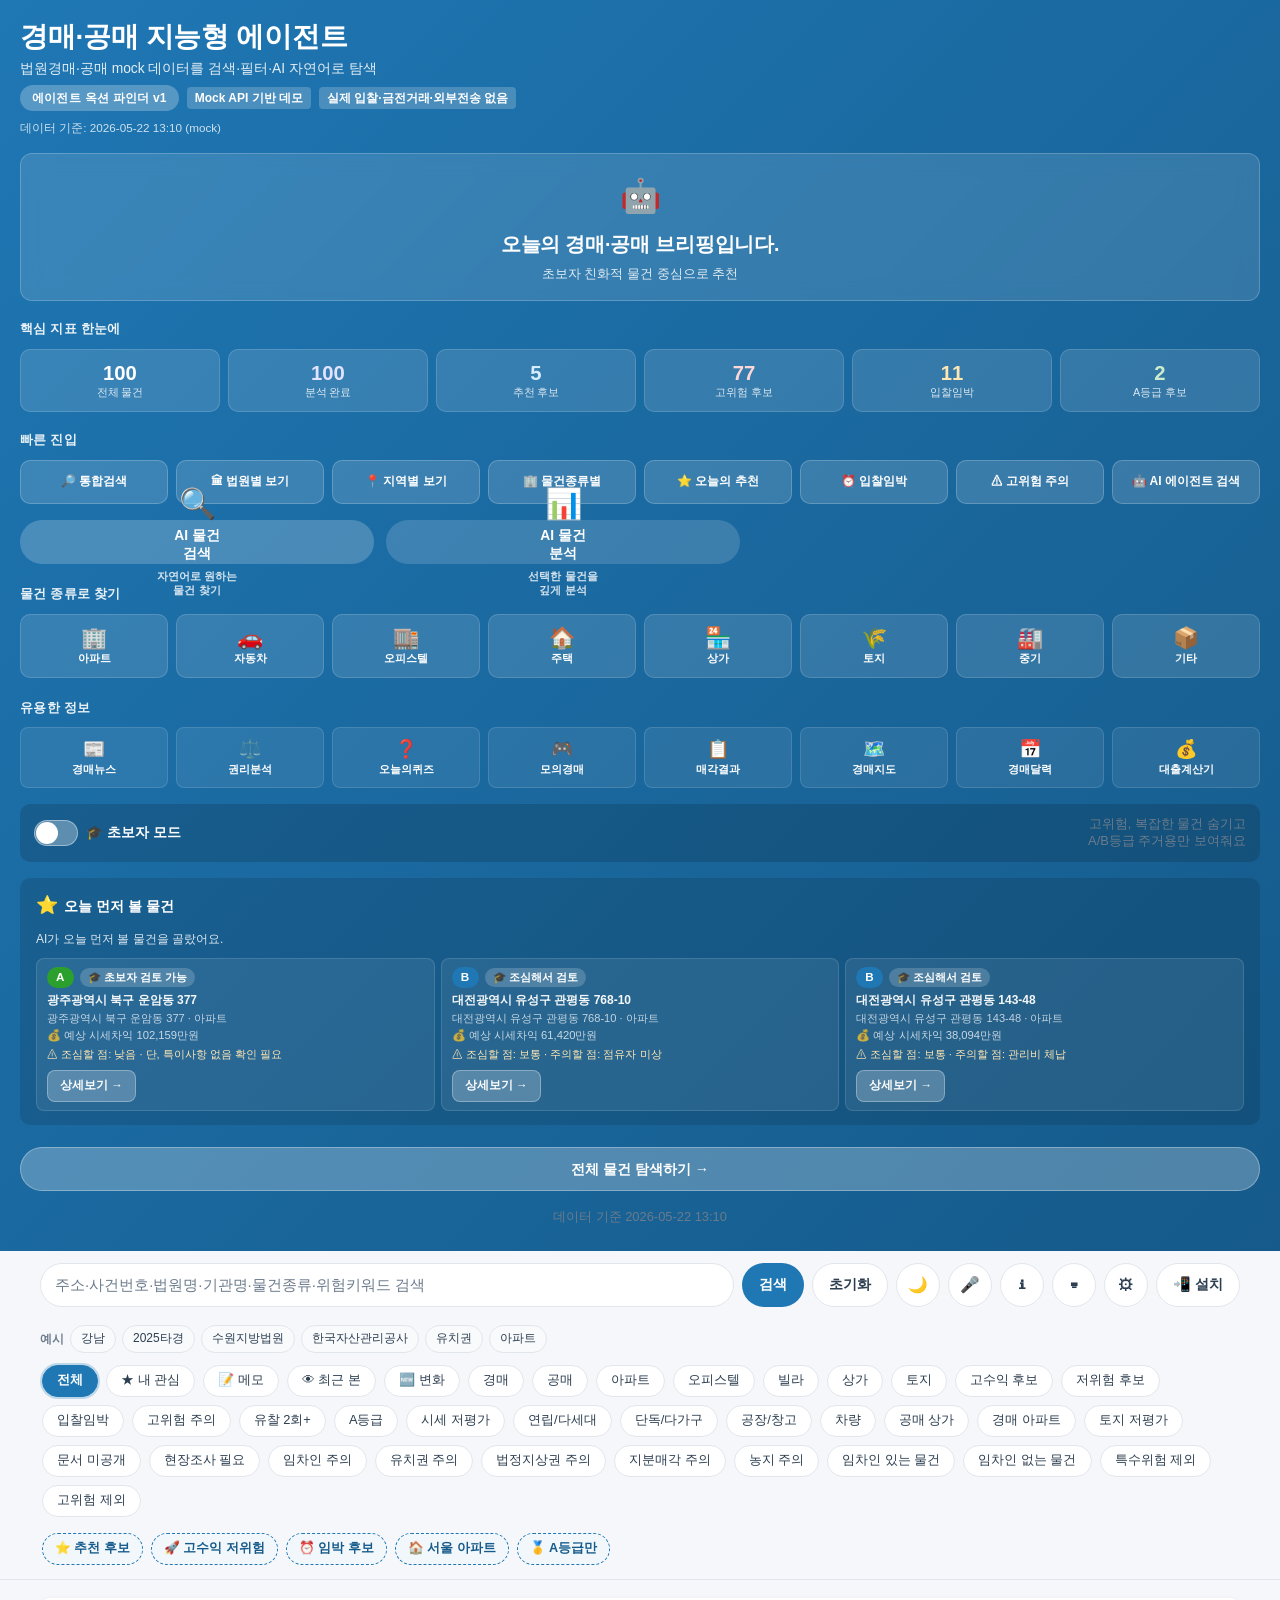
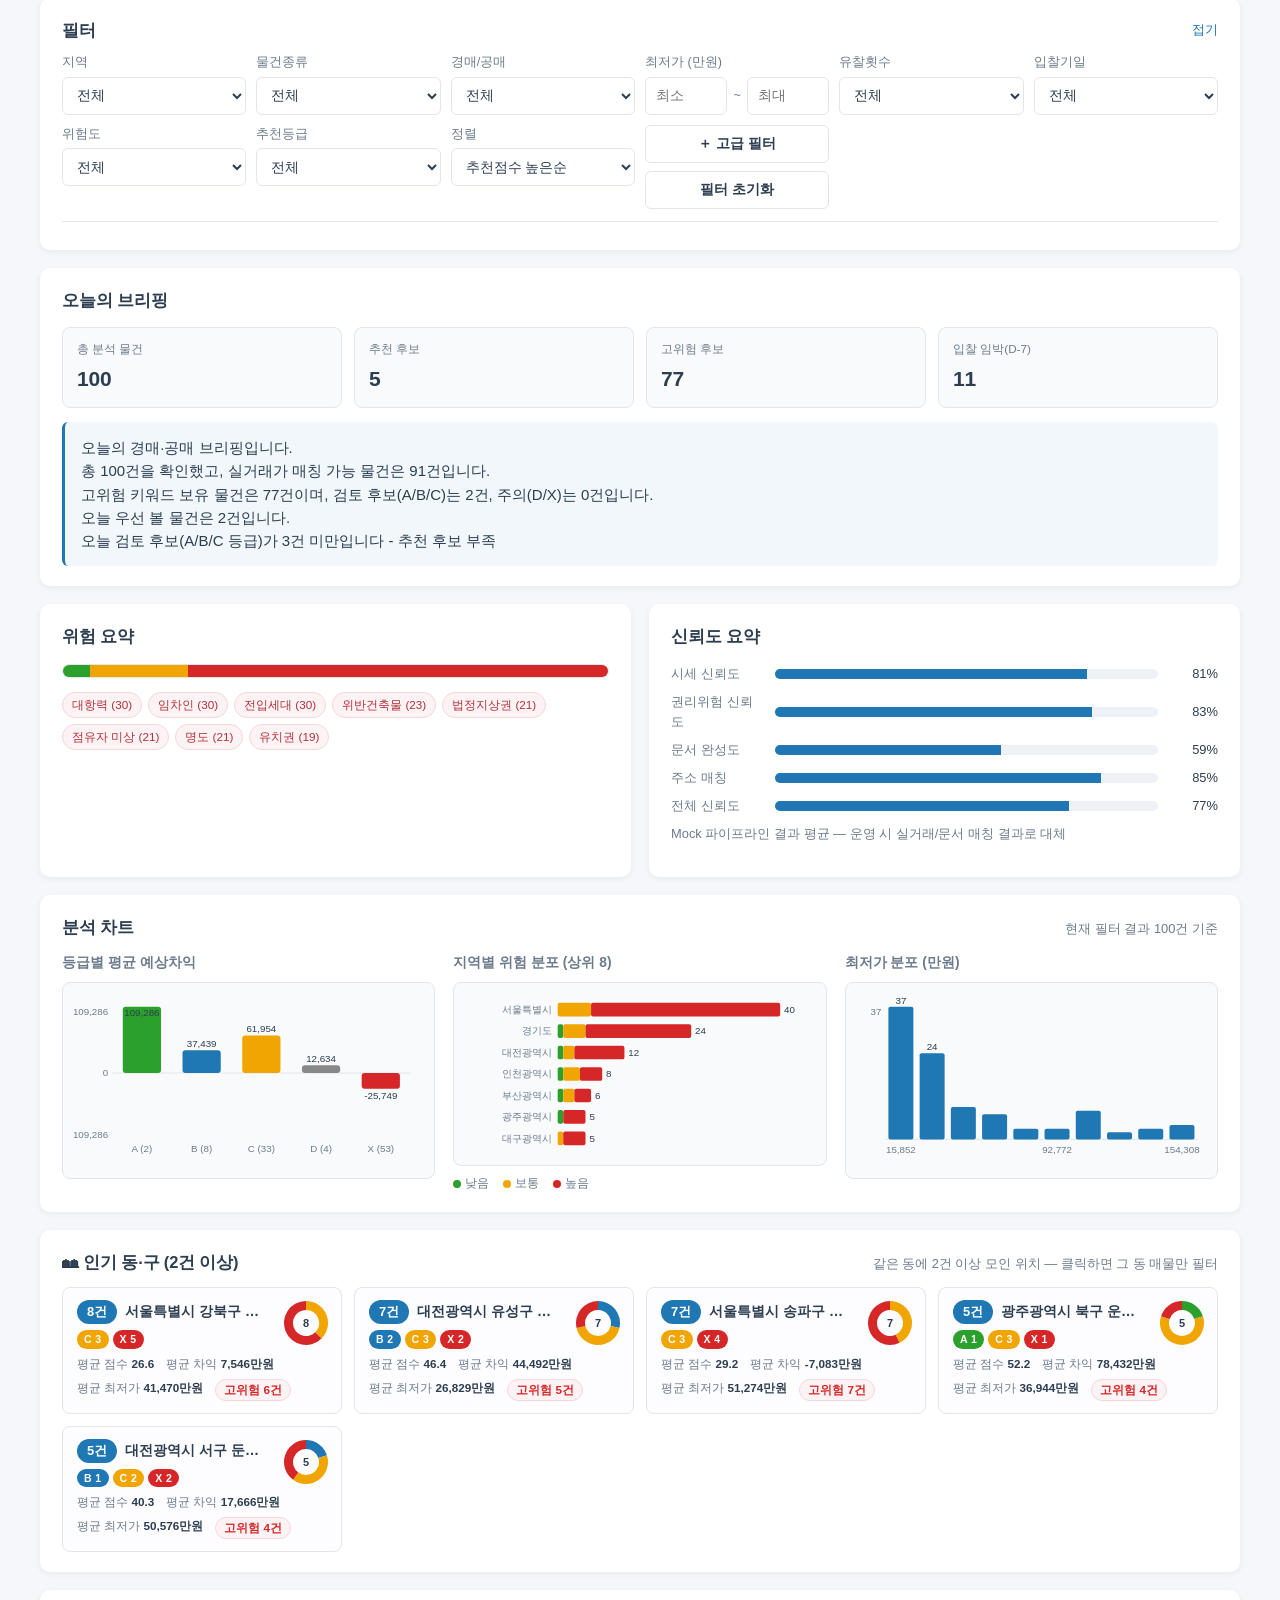
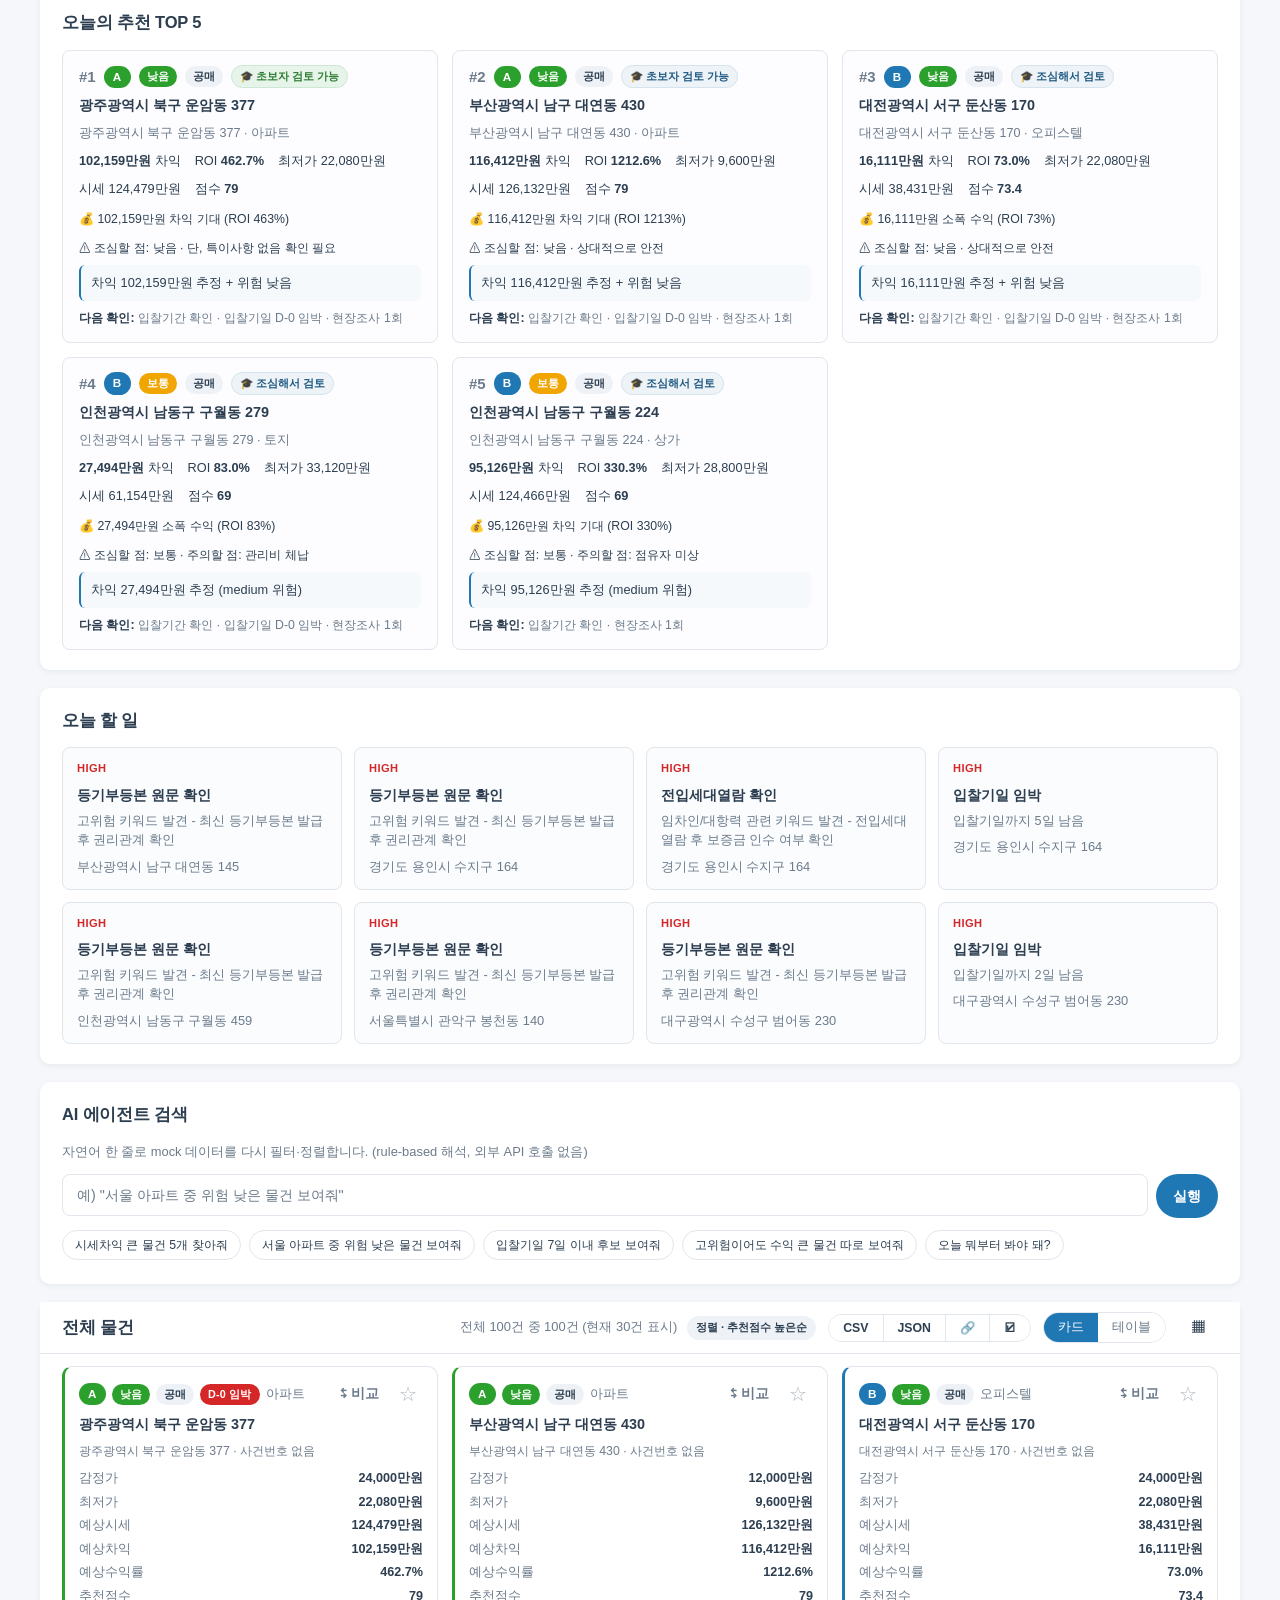
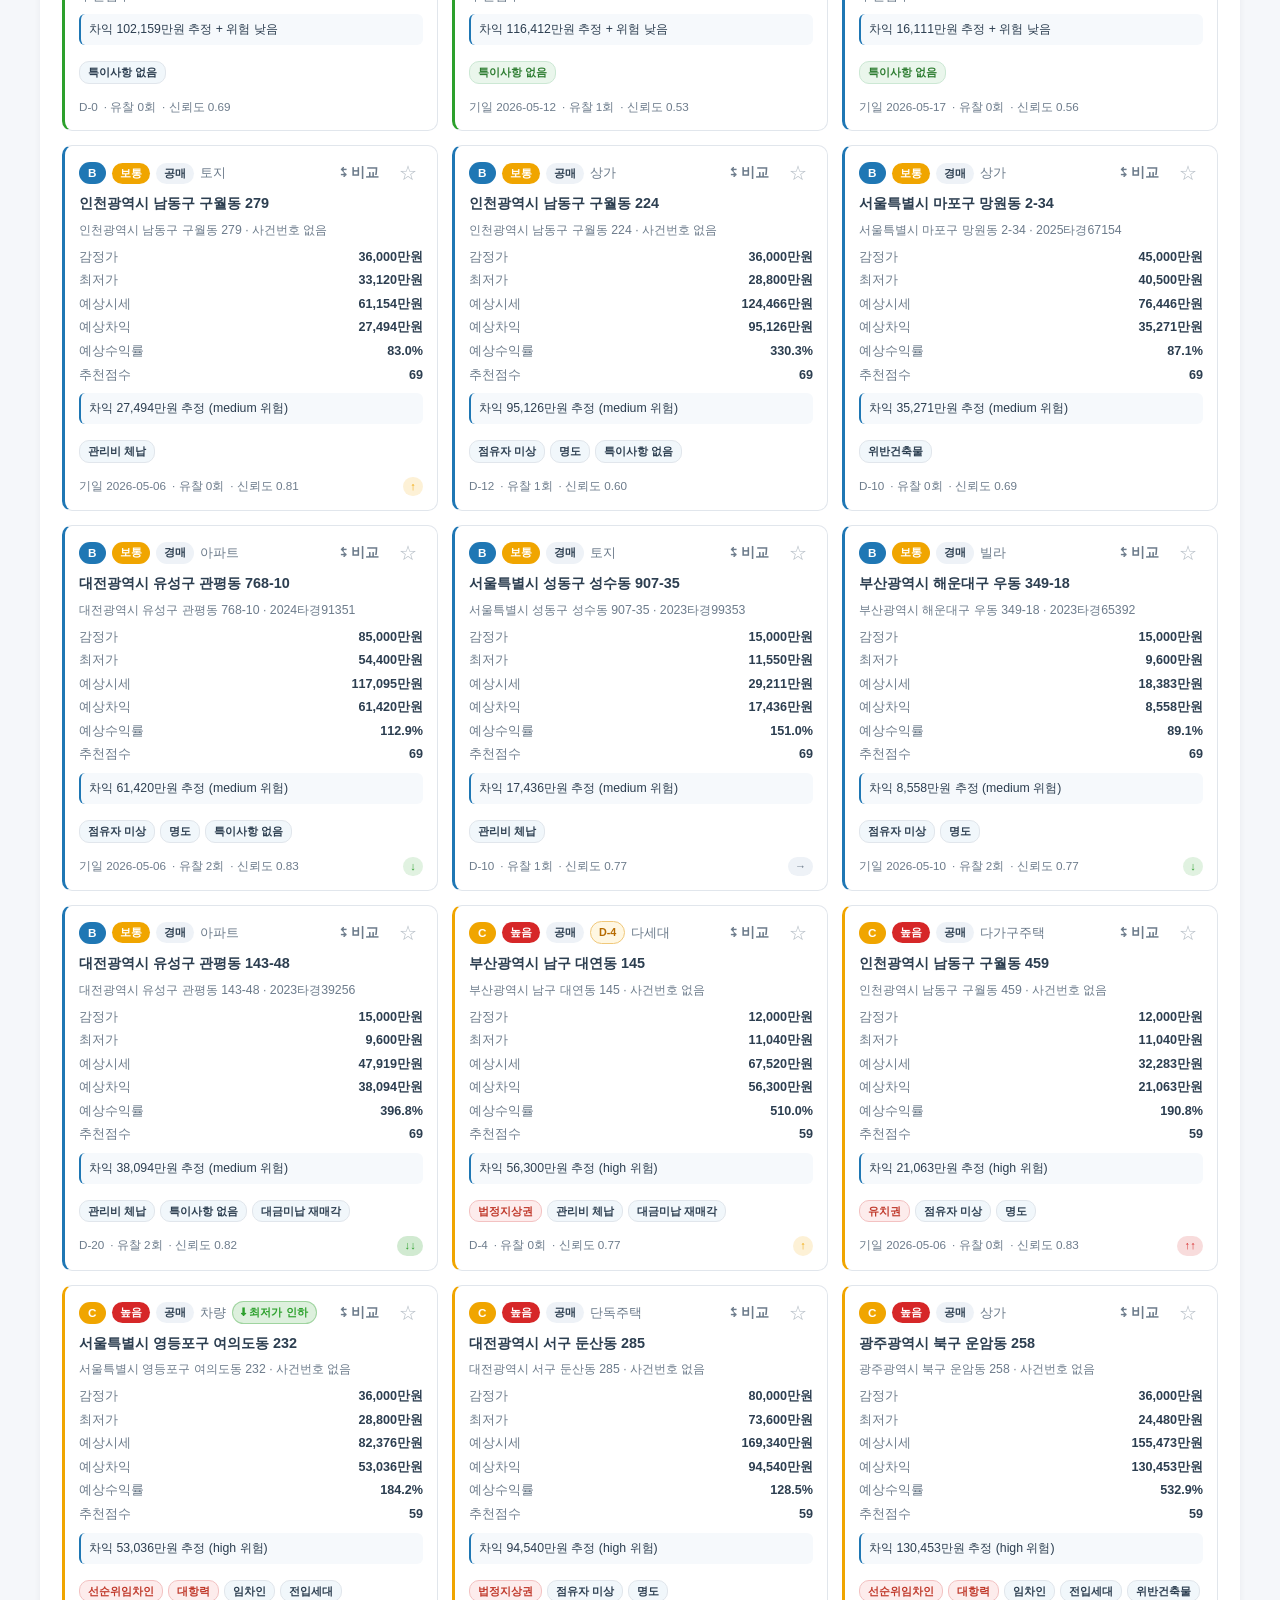
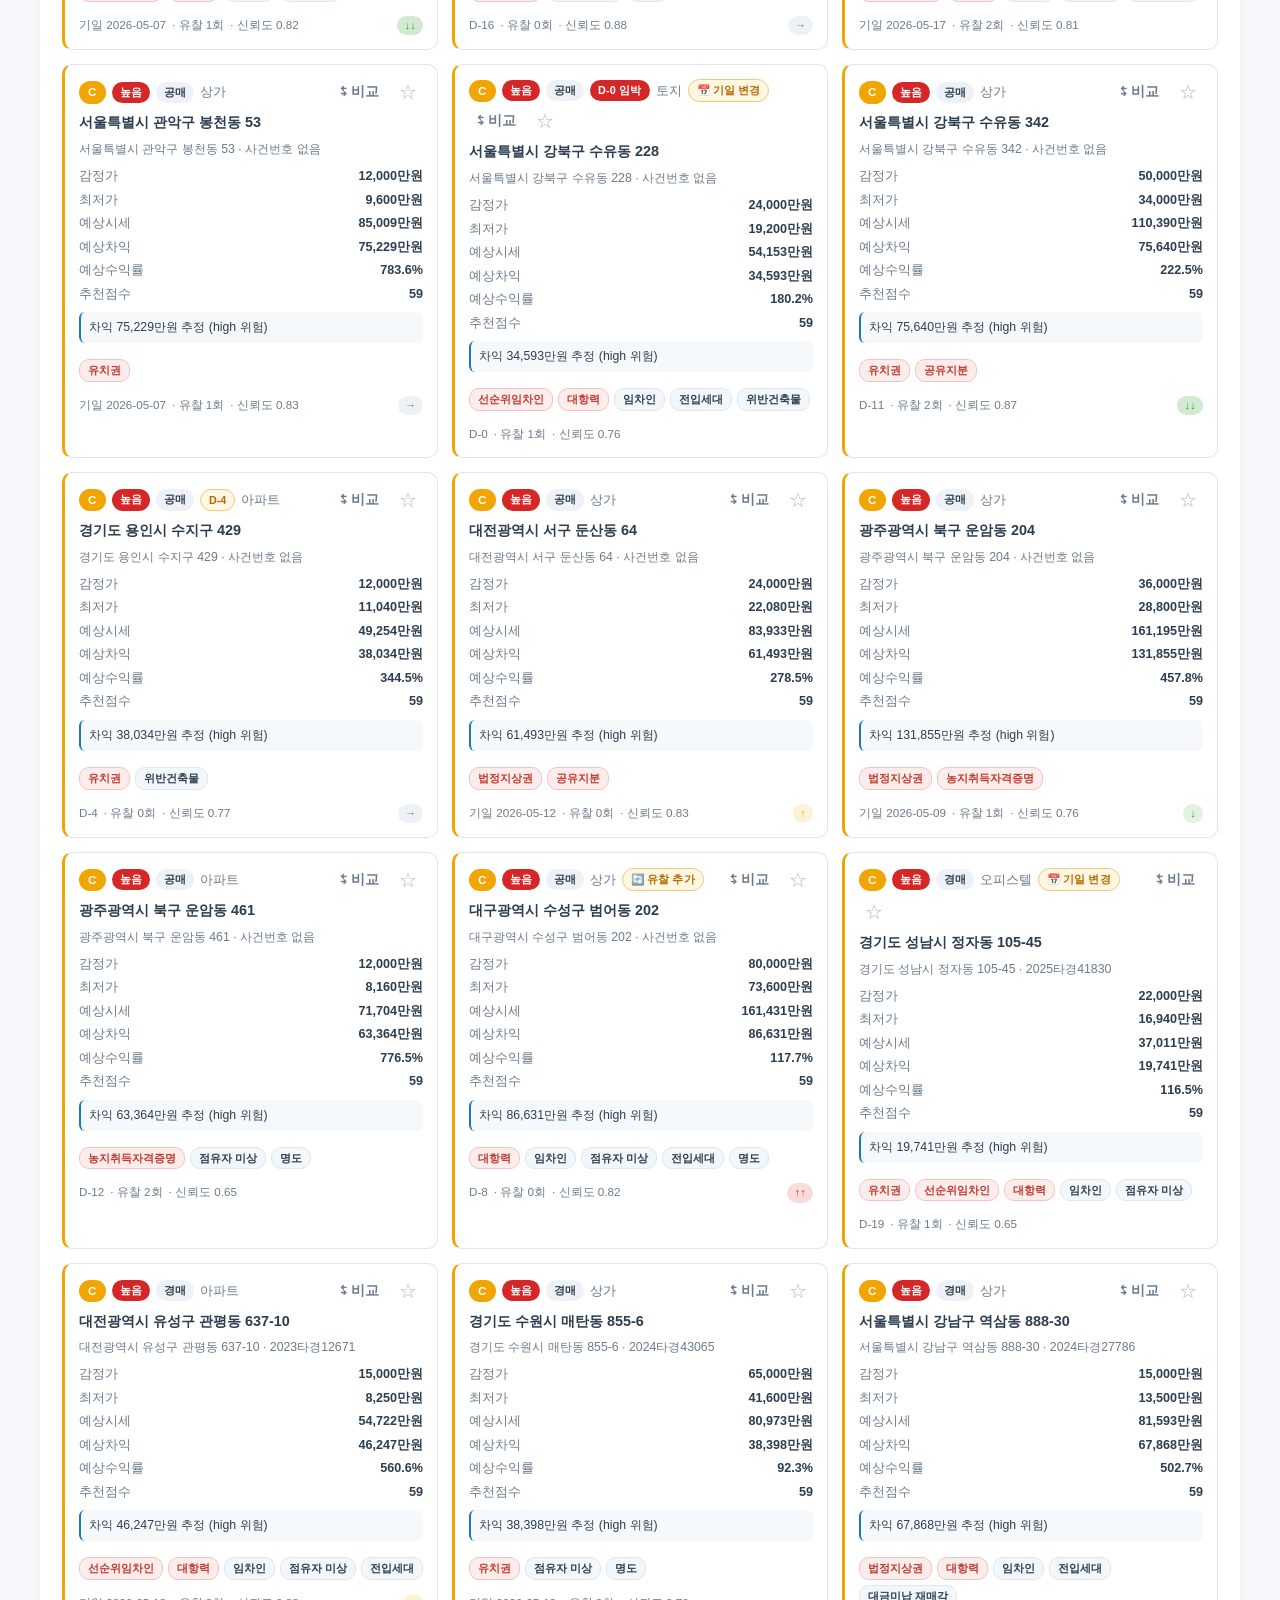
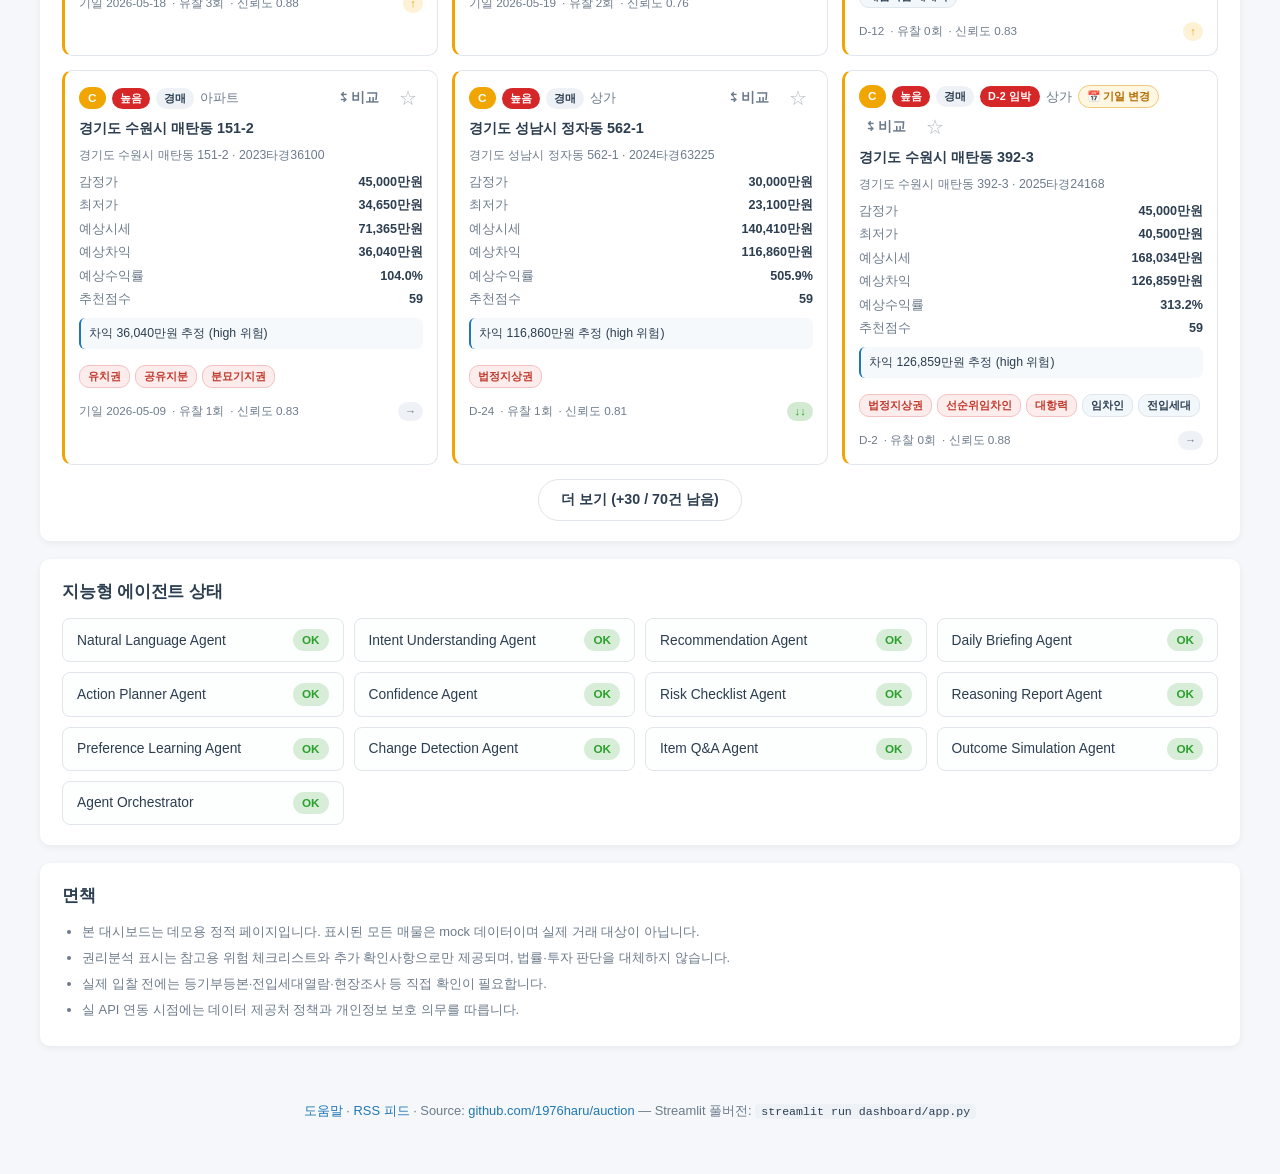
==== docs/index.html @ 90a8f459 "Improve risk keyword include exclude filters 위험 키워드 포함/제외 필터 강화: 포함 10종·제외 5종 체크박스 + 고위험 전체 제외·임차인 있" ====
<!DOCTYPE html>
<html lang="ko">
<head>
  <meta charset="UTF-8" />
  <meta name="viewport" content="width=device-width, initial-scale=1.0, viewport-fit=cover" />
  <meta name="theme-color" content="#1f77b4" />
  <title>경매·공매 지능형 에이전트 — 탐색형 대시보드</title>
  <meta name="description" content="법원경매·공매 mock 데이터를 검색·필터·AI 추천으로 탐색하는 정적 대시보드. 실제 입찰/금전거래는 하지 않습니다." />
  <meta name="robots" content="index,follow" />
  <link rel="canonical" href="https://1976haru.github.io/auction/" />
  <!-- Open Graph / Twitter -->
  <meta property="og:type" content="website" />
  <meta property="og:url" content="https://1976haru.github.io/auction/" />
  <meta property="og:title" content="경매·공매 지능형 에이전트" />
  <meta property="og:description" content="법원경매·공매 mock 데이터를 검색·필터·AI 자연어로 탐색하는 정적 대시보드. PWA 설치 지원, 라이브러리 0." />
  <meta property="og:image" content="https://1976haru.github.io/auction/icons/icon.svg" />
  <meta property="og:locale" content="ko_KR" />
  <meta name="twitter:card" content="summary" />
  <meta name="twitter:title" content="경매·공매 지능형 에이전트" />
  <meta name="twitter:description" content="법원경매·공매 mock 데이터를 검색·필터·AI로 탐색하는 정적 대시보드." />
  <link rel="manifest" href="manifest.webmanifest" />
  <link rel="icon" type="image/svg+xml" href="icons/icon.svg" />
  <link rel="apple-touch-icon" href="icons/icon.svg" />
  <link rel="alternate" type="application/rss+xml" title="경매·공매 추천 매물 (점수순)" href="feed.xml" />
  <meta name="apple-mobile-web-app-capable" content="yes" />
  <meta name="apple-mobile-web-app-status-bar-style" content="default" />
  <meta name="apple-mobile-web-app-title" content="경매에이전트" />
  <link rel="stylesheet" href="styles.css" />
  <script>
    /* FOUC 방지: 저장된 테마 / OS 다크 우선 */
    (function () {
      try {
        var saved = localStorage.getItem("auction:theme:v1");
        if (saved === "dark" || saved === "light") {
          document.documentElement.setAttribute("data-theme", saved);
        }
      } catch (e) {}
    })();
  </script>
</head>
<body>
  <noscript>
    <div style="padding:18px 20px; background:#fdf2f4; color:#b1303a; border-bottom:1px solid #f5d6da; font-family:-apple-system, 'Apple SD Gothic Neo', 'Noto Sans KR', sans-serif">
      이 대시보드는 클라이언트(브라우저)에서 검색·필터·차트를 처리하므로 JavaScript 가 필요합니다.
      브라우저 설정에서 JavaScript 를 켜거나 다른 브라우저로 열어 주세요.
    </div>
  </noscript>
  <!-- ★ 홈 화면: 에이전트 옥션 파인더 v1 -->
  <header class="app-home" id="section-app-home">
    <div class="container app-home-inner">
      <!-- 서비스 히어로 (서비스명 · 부제 · 배지 · 데이터 기준) -->
      <div class="app-hero">
        <h1 class="app-title">경매·공매 지능형 에이전트</h1>
        <p class="app-subtitle">법원경매·공매 mock 데이터를 검색·필터·AI 자연어로 탐색</p>
        <div class="app-badges">
          <span class="badge badge-app">에이전트 옥션 파인더 v1</span>
          <span class="badge badge-mock">Mock API 기반 데모</span>
          <span class="badge badge-no-bid">실제 입찰·금전거래·외부전송 없음</span>
        </div>
        <p class="app-data-ts caption" id="app-data-ts">데이터 기준: —</p>
      </div>

      <!-- AI 브리핑 (큼) -->
      <div class="app-briefing" id="app-briefing-box">
        <div class="briefing-emoji">🤖</div>
        <div class="briefing-text" id="app-briefing-text">오늘은 3개 물건만 먼저 보면 됩니다</div>
        <div class="briefing-sub">초보자 친화적 물건 중심으로 추천</div>
      </div>

      <!-- 핵심 지표 요약 카드 -->
      <div class="app-status" id="app-status">
        <div class="status-head">핵심 지표 한눈에</div>
        <div class="status-grid" id="status-grid"></div>
      </div>

      <!-- 빠른 진입 버튼 -->
      <nav class="app-quicknav" aria-label="빠른 진입">
        <div class="quicknav-head">빠른 진입</div>
        <div class="quicknav-grid">
          <button class="quicknav-btn" data-quick="search" type="button">🔎 통합검색</button>
          <button class="quicknav-btn" data-quick="court" type="button">🏛 법원별 보기</button>
          <button class="quicknav-btn" data-quick="region" type="button">📍 지역별 보기</button>
          <button class="quicknav-btn" data-quick="type" type="button">🏢 물건종류별</button>
          <button class="quicknav-btn" data-quick="rec" type="button">⭐ 오늘의 추천</button>
          <button class="quicknav-btn" data-quick="urgent" type="button">⏰ 입찰임박</button>
          <button class="quicknav-btn" data-quick="risk" type="button">⚠ 고위험 주의</button>
          <button class="quicknav-btn" data-quick="ai" type="button">🤖 AI 에이전트 검색</button>
        </div>
      </nav>

      <!-- 메인 버튼 (2열) -->
      <div class="app-main-buttons">
        <button class="btn btn-large btn-ai-search" id="btn-ai-search" type="button" aria-label="AI 물건 검색">
          <span class="emoji">🔍</span>
          <span class="label">AI 물건<br/>검색</span>
          <span class="sub">자연어로 원하는<br/>물건 찾기</span>
        </button>
        <button class="btn btn-large btn-ai-analyze" id="btn-ai-analyze" type="button" aria-label="AI 물건 분석">
          <span class="emoji">📊</span>
          <span class="label">AI 물건<br/>분석</span>
          <span class="sub">선택한 물건을<br/>깊게 분석</span>
        </button>
      </div>

      <!-- 카테고리 아이콘 메뉴 (4열 모바일) -->
      <div class="app-categories">
        <div class="cat-head">물건 종류로 찾기</div>
        <div class="cat-grid">
          <button class="cat-btn" data-category="아파트" title="아파트">
            <span class="cat-icon">🏢</span>
            <span class="cat-label">아파트</span>
          </button>
          <button class="cat-btn" data-category="자동차" title="자동차">
            <span class="cat-icon">🚗</span>
            <span class="cat-label">자동차</span>
          </button>
          <button class="cat-btn" data-category="오피스텔" title="오피스텔">
            <span class="cat-icon">🏬</span>
            <span class="cat-label">오피스텔</span>
          </button>
          <button class="cat-btn" data-category="주택" title="주택">
            <span class="cat-icon">🏠</span>
            <span class="cat-label">주택</span>
          </button>
          <button class="cat-btn" data-category="상가" title="상가">
            <span class="cat-icon">🏪</span>
            <span class="cat-label">상가</span>
          </button>
          <button class="cat-btn" data-category="토지" title="토지">
            <span class="cat-icon">🌾</span>
            <span class="cat-label">토지</span>
          </button>
          <button class="cat-btn" data-category="중기" title="중기">
            <span class="cat-icon">🏭</span>
            <span class="cat-label">중기</span>
          </button>
          <button class="cat-btn" data-category="기타" title="기타">
            <span class="cat-icon">📦</span>
            <span class="cat-label">기타</span>
          </button>
        </div>
      </div>

      <!-- 추가 메뉴 (2x4) -->
      <div class="app-utilities">
        <div class="util-head">유용한 정보</div>
        <div class="util-grid">
          <button class="util-btn" data-utility="news" title="경매 뉴스">
            <span class="util-icon">📰</span>
            <span class="util-label">경매뉴스</span>
          </button>
          <button class="util-btn" data-utility="rights" title="권리 분석">
            <span class="util-icon">⚖️</span>
            <span class="util-label">권리분석</span>
          </button>
          <button class="util-btn" data-utility="quiz" title="오늘의 퀴즈">
            <span class="util-icon">❓</span>
            <span class="util-label">오늘의퀴즈</span>
          </button>
          <button class="util-btn" data-utility="simulation" title="모의 경매">
            <span class="util-icon">🎮</span>
            <span class="util-label">모의경매</span>
          </button>
          <button class="util-btn" data-utility="results" title="매각 결과">
            <span class="util-icon">📋</span>
            <span class="util-label">매각결과</span>
          </button>
          <button class="util-btn" data-utility="map" title="경매 지도">
            <span class="util-icon">🗺️</span>
            <span class="util-label">경매지도</span>
          </button>
          <button class="util-btn" data-utility="calendar" title="경매 달력">
            <span class="util-icon">📅</span>
            <span class="util-label">경매달력</span>
          </button>
          <button class="util-btn" data-utility="loan" title="대출 계산기">
            <span class="util-icon">💰</span>
            <span class="util-label">대출계산기</span>
          </button>
        </div>
      </div>

      <!-- 초보자 모드 토글 -->
      <div class="app-beginner-mode">
        <label class="beginner-toggle">
          <input type="checkbox" id="beginner-mode-toggle" />
          <span class="toggle-switch"></span>
          <span class="toggle-label">🎓 초보자 모드</span>
        </label>
        <span class="toggle-hint caption">고위험, 복잡한 물건 숨기고<br/>A/B등급 주거용만 보여줘요</span>
      </div>

      <!-- 오늘 먼저 볼 물건 (오늘할일) -->
      <div class="app-today-items" id="app-today-items">
        <div class="today-head">
          <span class="today-icon">⭐</span>
          <span class="today-title">오늘 먼저 볼 물건</span>
        </div>
        <div class="today-items" id="today-items-list"></div>
      </div>

      <!-- 탐색하기 버튼 -->
      <div class="app-cta">
        <button class="btn btn-primary btn-explore" type="button" id="btn-explore">
          전체 물건 탐색하기 →
        </button>
      </div>

      <!-- 생성 시각 -->
      <p class="app-footer caption">
        <span id="generated-at"></span>
      </p>
    </div>
  </header>

  <!-- 검색 바 (스티키) -->
  <section class="search-section" id="search-section">
    <div class="container search-inner">
      <div class="search-bar">
        <input type="search" id="q-input" placeholder="주소·사건번호·법원명·기관명·물건종류·위험키워드 검색" aria-label="통합 검색 (주소·사건번호·관리번호·법원명·기관명·지역·물건종류·위험키워드·추천이유)" autocomplete="off" aria-haspopup="listbox" aria-controls="search-suggest" />
        <button class="btn btn-primary" id="q-submit">검색</button>
        <button class="btn btn-ghost" id="q-reset">초기화</button>
        <button class="btn btn-ghost theme-btn" id="theme-btn" type="button" aria-label="테마 전환" title="라이트/다크 모드 전환">🌙</button>
        <button class="btn btn-ghost voice-btn" id="voice-btn" type="button" aria-label="음성으로 검색" title="음성 검색 (한국어)" hidden>🎤</button>
        <button class="btn btn-ghost about-btn" id="about-btn" type="button" aria-label="이 앱 안내" title="이 앱은 무엇 / 어떻게 쓰나">ℹ</button>
        <button class="btn btn-ghost kbd-help-btn" id="kbd-help-btn" type="button" aria-label="키보드 단축키" title="키보드 단축키 (?)">⌨</button>
        <button class="btn btn-ghost settings-btn" id="settings-btn" type="button" aria-label="설정 / 데이터 백업" title="설정 (데이터 백업·복원)">⚙</button>
        <button class="btn btn-ghost install-btn" id="install-btn" hidden type="button" aria-label="홈 화면에 설치" title="홈 화면에 설치">📲 설치</button>
        <div class="search-suggest" id="search-suggest" role="listbox" hidden></div>
      </div>
      <div class="search-examples" aria-label="검색 예시">
        <span class="search-ex-label">예시</span>
        <button class="search-ex-chip" type="button" data-ex="강남">강남</button>
        <button class="search-ex-chip" type="button" data-ex="2025타경">2025타경</button>
        <button class="search-ex-chip" type="button" data-ex="수원지방법원">수원지방법원</button>
        <button class="search-ex-chip" type="button" data-ex="한국자산관리공사">한국자산관리공사</button>
        <button class="search-ex-chip" type="button" data-ex="유치권">유치권</button>
        <button class="search-ex-chip" type="button" data-ex="아파트">아파트</button>
      </div>
      <div class="quick-chips" id="quick-chips" role="tablist" aria-label="빠른 메뉴"></div>
      <div class="preset-chips" id="preset-chips" aria-label="필터 프리셋"></div>
    </div>
  </section>

  <!-- ★ 매물 임박 배너 (D-3 이내가 있을 때만) -->
  <div class="urgent-banner" id="urgent-banner" hidden role="status" aria-live="polite">
    <div class="container urgent-banner-inner">
      <span class="urgent-banner-icon" aria-hidden="true">⏰</span>
      <span class="urgent-banner-msg" id="urgent-banner-msg"></span>
      <button class="urgent-banner-action" id="urgent-banner-action" type="button">관심 매물만 보기</button>
      <button class="urgent-banner-close" id="urgent-banner-close" type="button" aria-label="닫기">×</button>
    </div>
  </div>

  <main class="container">
    <!-- 필터 영역 -->
    <section class="card filter-card" id="section-filters">
      <div class="filter-head">
        <h2>필터</h2>
        <button class="link-btn" id="filter-toggle" aria-expanded="true">접기</button>
      </div>
      <div class="filter-body" id="filter-body">
        <div class="filter-grid">
          <label class="f-field"><span>지역</span>
            <select id="f-region"><option value="">전체</option></select>
          </label>
          <label class="f-field"><span>물건종류</span>
            <select id="f-type"><option value="">전체</option></select>
          </label>
          <label class="f-field"><span>경매/공매</span>
            <select id="f-source">
              <option value="">전체</option>
              <option value="auction">경매</option>
              <option value="public_sale">공매</option>
            </select>
          </label>
          <label class="f-field"><span>최저가 (만원)</span>
            <span class="range-inputs">
              <input type="number" id="f-price-min" placeholder="최소" min="0" />
              <span>~</span>
              <input type="number" id="f-price-max" placeholder="최대" min="0" />
            </span>
          </label>
          <label class="f-field"><span>유찰횟수</span>
            <select id="f-fail">
              <option value="">전체</option>
              <option value="0">0회</option>
              <option value="1">1회 이상</option>
              <option value="2">2회 이상</option>
              <option value="3">3회 이상</option>
            </select>
          </label>
          <label class="f-field"><span>입찰기일</span>
            <select id="f-due">
              <option value="">전체</option>
              <option value="3">3일 이내</option>
              <option value="7">7일 이내</option>
              <option value="14">14일 이내</option>
              <option value="30">30일 이내</option>
            </select>
          </label>
          <label class="f-field"><span>위험도</span>
            <select id="f-risk">
              <option value="">전체</option>
              <option value="low">낮음</option>
              <option value="medium">보통</option>
              <option value="high">높음</option>
            </select>
          </label>
          <label class="f-field"><span>추천등급</span>
            <select id="f-grade">
              <option value="">전체</option>
              <option value="A">A</option>
              <option value="B">B</option>
              <option value="C">C</option>
              <option value="D">D</option>
              <option value="X">X</option>
            </select>
          </label>
          <label class="f-field"><span>정렬</span>
            <select id="f-sort">
              <option value="score_desc">추천점수 높은순</option>
              <option value="profit_desc">시세차익 큰순</option>
              <option value="roi_desc">수익률 높은순</option>
              <option value="due_asc">입찰기일 임박순</option>
              <option value="price_asc">최저가 낮은순</option>
              <option value="risk_asc">위험 낮은순</option>
            </select>
          </label>
          <div class="f-field f-actions-row">
            <button class="btn btn-ghost" id="adv-toggle" type="button" aria-expanded="false" aria-controls="adv-filter-body">＋ 고급 필터</button>
            <button class="btn btn-ghost" id="f-reset">필터 초기화</button>
          </div>
        </div>

        <!-- 고급 필터 (접기/펼치기) -->
        <div class="adv-filter-body" id="adv-filter-body" hidden>
          <div class="filter-grid adv-grid">
            <label class="f-field"><span>법원/기관</span>
              <select id="f-court"><option value="">전체</option></select>
            </label>
            <label class="f-field"><span>시·도</span>
              <select id="f-sido"><option value="">전체</option></select>
            </label>
            <label class="f-field"><span>시·군·구</span>
              <select id="f-sigungu"><option value="">전체</option></select>
            </label>
            <label class="f-field"><span>읍·면·동</span>
              <select id="f-dong"><option value="">전체</option></select>
            </label>
            <label class="f-field"><span>물건그룹</span>
              <select id="f-group"><option value="">전체</option></select>
            </label>
            <label class="f-field"><span>신뢰도</span>
              <select id="f-confidence">
                <option value="">전체</option>
                <option value="high">높음 (0.8+)</option>
                <option value="medium">보통 (0.6~0.8)</option>
                <option value="low">낮음 (0.4~0.6)</option>
                <option value="very_low">매우 낮음 (&lt;0.4)</option>
              </select>
            </label>
            <label class="f-field"><span>문서상태</span>
              <select id="f-doc">
                <option value="">전체</option>
                <option value="present">문서 있음</option>
                <option value="missing">문서 미공개</option>
              </select>
            </label>
            <label class="f-field"><span>감정가 (만원)</span>
              <span class="range-inputs">
                <input type="number" id="f-appraisal-min" placeholder="최소" min="0" />
                <span>~</span>
                <input type="number" id="f-appraisal-max" placeholder="최대" min="0" />
              </span>
            </label>
            <label class="f-field"><span>예상시세 (만원)</span>
              <span class="range-inputs">
                <input type="number" id="f-market-min" placeholder="최소" min="0" />
                <span>~</span>
                <input type="number" id="f-market-max" placeholder="최대" min="0" />
              </span>
            </label>
            <label class="f-field"><span>예상차익 (만원)</span>
              <span class="range-inputs">
                <input type="number" id="f-profit-min" placeholder="최소" />
                <span>~</span>
                <input type="number" id="f-profit-max" placeholder="최대" />
              </span>
            </label>
            <label class="f-field"><span>수익률 (%)</span>
              <span class="range-inputs">
                <input type="number" id="f-roi-min" placeholder="최소" />
                <span>~</span>
                <input type="number" id="f-roi-max" placeholder="최대" />
              </span>
            </label>
            <label class="f-field"><span>입찰기일 범위</span>
              <span class="range-inputs">
                <input type="date" id="f-date-from" aria-label="입찰기일 시작" />
                <span>~</span>
                <input type="date" id="f-date-to" aria-label="입찰기일 종료" />
              </span>
            </label>
          </div>
          <fieldset class="adv-flags">
            <legend>위험 키워드 — 포함</legend>
            <label class="chk"><input type="checkbox" data-include="임차인" /> 임차인 포함</label>
            <label class="chk"><input type="checkbox" data-include="유치권" /> 유치권 포함</label>
            <label class="chk"><input type="checkbox" data-include="법정지상권" /> 법정지상권 포함</label>
            <label class="chk"><input type="checkbox" data-include="지분" /> 지분매각 포함</label>
            <label class="chk"><input type="checkbox" data-include="농지취득자격증명" /> 농취증 포함</label>
            <label class="chk"><input type="checkbox" data-include="점유자 미상" /> 점유자 미상 포함</label>
            <label class="chk"><input type="checkbox" data-include="관리비 체납" /> 관리비 체납 포함</label>
            <label class="chk"><input type="checkbox" data-include="위반건축물" /> 위반건축물 포함</label>
            <label class="chk"><input type="checkbox" data-include="대금미납 재매각" /> 대금미납 재매각 포함</label>
            <label class="chk"><input type="checkbox" data-include="명도" /> 명도 필요 포함</label>
          </fieldset>
          <fieldset class="adv-flags">
            <legend>위험 키워드 — 제외 / 한정</legend>
            <label class="chk"><input type="checkbox" data-exclude="유치권" /> 유치권 제외</label>
            <label class="chk"><input type="checkbox" data-exclude="법정지상권" /> 법정지상권 제외</label>
            <label class="chk"><input type="checkbox" data-exclude="지분" /> 지분매각 제외</label>
            <label class="chk"><input type="checkbox" data-exclude="농지취득자격증명" /> 농취증 제외</label>
            <label class="chk"><input type="checkbox" data-exclude="분묘기지권" /> 분묘기지권 제외</label>
            <label class="chk"><input type="checkbox" id="f-ex-high" data-toggle="exclude_high_risk_keywords" /> 고위험 키워드 전체 제외</label>
            <label class="chk"><input type="checkbox" id="f-tenant-only" data-toggle="tenant_only" /> 임차인 있는 물건만</label>
            <label class="chk"><input type="checkbox" id="f-no-tenant" data-toggle="no_tenant_only" /> 임차인 없는 물건만</label>
            <label class="chk"><input type="checkbox" id="f-special-free" data-toggle="special_risk_free" /> 특수위험 없는 물건만</label>
          </fieldset>
        </div>

        <!-- 현재 적용 필터 칩 -->
        <div class="applied-filters" id="applied-filters" hidden aria-label="현재 적용 필터"></div>
      </div>
    </section>

    <!-- 오늘의 브리핑 -->
    <section class="card section-briefing" id="section-briefing">
      <h2>오늘의 브리핑</h2>
      <div class="metric-grid" id="briefing-metrics"></div>
      <p class="briefing-summary" id="briefing-summary"></p>
    </section>

    <div class="row-2">
      <!-- 위험 요약 -->
      <section class="card" id="section-risk">
        <h2>위험 요약</h2>
        <div id="risk-summary"></div>
      </section>
      <!-- 신뢰도 요약 -->
      <section class="card" id="section-confidence">
        <h2>신뢰도 요약</h2>
        <div id="confidence-summary"></div>
      </section>
    </div>

    <!-- 분석 차트 -->
    <section class="card" id="section-charts">
      <div class="charts-head">
        <h2>분석 차트</h2>
        <span class="caption" id="charts-caption">현재 필터 결과 기준</span>
      </div>
      <div class="charts-grid">
        <div class="chart-block">
          <h3>등급별 평균 예상차익</h3>
          <div class="chart-host" id="chart-grade-profit"></div>
        </div>
        <div class="chart-block">
          <h3>지역별 위험 분포 (상위 8)</h3>
          <div class="chart-host" id="chart-region-risk"></div>
          <div class="chart-legend">
            <span><i class="dot low"></i>낮음</span>
            <span><i class="dot medium"></i>보통</span>
            <span><i class="dot high"></i>높음</span>
          </div>
        </div>
        <div class="chart-block">
          <h3>최저가 분포 (만원)</h3>
          <div class="chart-host" id="chart-price-hist"></div>
        </div>
      </div>
    </section>

    <!-- 동·구 클러스터 (2건 이상 모인 위치 top 5) -->
    <section class="card" id="section-clusters" hidden>
      <div class="charts-head">
        <h2>🏘 인기 동·구 (2건 이상)</h2>
        <span class="caption" id="clusters-caption"></span>
      </div>
      <div class="clusters-grid" id="clusters-grid"></div>
    </section>

    <!-- 추천 TOP 5 -->
    <section class="card" id="section-recommendations">
      <h2>오늘의 추천 TOP 5</h2>
      <div class="rec-grid" id="rec-grid"></div>
    </section>

    <!-- 맞춤 추천 (사용자 피드백 기반, 시그널 ≥ 3 일 때만 노출) -->
    <section class="card" id="section-personal-recs" hidden>
      <div class="charts-head">
        <h2>✨ 맞춤 추천</h2>
        <span class="caption" id="personal-recs-caption"></span>
      </div>
      <div class="rec-grid" id="personal-rec-grid"></div>
    </section>

    <!-- 오늘 할 일 -->
    <section class="card" id="section-actions">
      <h2>오늘 할 일</h2>
      <div class="action-grid" id="action-grid"></div>
    </section>

    <!-- AI 에이전트 검색 -->
    <section class="card" id="section-agent-search">
      <h2>AI 에이전트 검색</h2>
      <p class="caption">자연어 한 줄로 mock 데이터를 다시 필터·정렬합니다. (rule-based 해석, 외부 API 호출 없음)</p>
      <div class="agent-search">
        <input type="search" id="agent-q" placeholder='예) "서울 아파트 중 위험 낮은 물건 보여줘"' aria-label="AI 에이전트 자연어 검색" />
        <button class="btn btn-primary" id="agent-go">실행</button>
      </div>
      <div class="agent-examples" id="agent-examples"></div>
      <div class="agent-result" id="agent-result"></div>
    </section>

    <!-- 전체 물건 -->
    <section class="card" id="section-items">
      <div class="items-head">
        <h2>전체 물건</h2>
        <div class="items-controls">
          <span class="caption" id="items-count"></span>
          <div class="download-group" aria-label="결과 다운로드">
            <button class="dl-btn" id="dl-csv" type="button" title="현재 필터 결과를 CSV 로 저장 (UTF-8 BOM, Excel 호환)">CSV</button>
            <button class="dl-btn" id="dl-json" type="button" title="현재 필터 결과를 JSON 으로 저장">JSON</button>
            <button class="dl-btn" id="share-results" type="button" title="현재 필터·정렬 URL 을 공유">🔗</button>
            <button class="dl-btn" id="select-mode" type="button" title="다중 선택 모드 — 일괄 ★/CSV/비교" aria-label="다중 선택 모드">☑</button>
          </div>
          <div class="view-toggle" role="tablist" aria-label="보기 전환">
            <button class="view-btn active" data-view="card" aria-pressed="true">카드</button>
            <button class="view-btn" data-view="table" aria-pressed="false">테이블</button>
          </div>
          <button class="dl-btn density-btn" id="density-btn" type="button" aria-label="카드 밀도 전환" title="카드 밀도 (표준/조밀) 전환">▦</button>
        </div>
      </div>
      <div id="items-card-view" class="items-card-grid"></div>
      <div id="items-table-view" class="table-wrap" hidden>
        <table id="items-table">
          <thead>
            <tr>
              <th>#</th><th>구분</th><th>등급</th><th>주소</th><th>유형</th>
              <th class="num">감정가</th><th class="num">최저가</th><th class="num">시세</th>
              <th class="num">차익</th><th class="num">ROI</th>
              <th class="num">유찰</th><th>입찰기일</th><th>위험</th>
            </tr>
          </thead>
          <tbody></tbody>
        </table>
      </div>
      <div class="more-row" id="more-row" hidden>
        <button class="btn btn-ghost more-btn" id="more-btn" type="button">더 보기</button>
      </div>
    </section>

    <!-- 지능형 에이전트 상태 -->
    <section class="card" id="section-agents">
      <h2>지능형 에이전트 상태</h2>
      <div class="agent-grid" id="agent-grid"></div>
    </section>

    <section class="card disclaimer">
      <h2>면책</h2>
      <ul>
        <li>본 대시보드는 데모용 정적 페이지입니다. 표시된 모든 매물은 mock 데이터이며 실제 거래 대상이 아닙니다.</li>
        <li>권리분석 표시는 참고용 위험 체크리스트와 추가 확인사항으로만 제공되며, 법률·투자 판단을 대체하지 않습니다.</li>
        <li>실제 입찰 전에는 등기부등본·전입세대열람·현장조사 등 직접 확인이 필요합니다.</li>
        <li>실 API 연동 시점에는 데이터 제공처 정책과 개인정보 보호 의무를 따릅니다.</li>
      </ul>
    </section>
  </main>

  <!-- About / 이 앱은 무엇 -->
  <div class="modal" id="about-modal" hidden role="dialog" aria-modal="true" aria-labelledby="about-title">
    <div class="modal-backdrop" data-close="1"></div>
    <div class="modal-panel">
      <header class="modal-head">
        <h2 id="about-title">경매·공매 지능형 에이전트</h2>
        <button class="icon-btn" id="about-close" aria-label="닫기">×</button>
      </header>
      <div class="modal-body">
        <div class="about-section">
          <h3>이 앱은 무엇?</h3>
          <p>법원경매·온비드 공매 매물을 <b>검색·필터·차트·자연어</b> 로 빠르게 탐색하는 정적 데모입니다. PWA 로 홈 화면에 설치하면 standalone 앱처럼 동작해요.</p>
        </div>
        <div class="about-section">
          <h3>어떻게 쓰나</h3>
          <ol class="about-list">
            <li><b>검색바</b> 에 주소·사건번호·키워드 입력 (예: <code>강남</code>, <code>2025타경</code>, <code>임차인</code>)</li>
            <li><b>빠른 메뉴 칩</b> 또는 <b>프리셋 칩</b> 으로 한 번에 좁히기 (예: 🚀 고수익 저위험)</li>
            <li><b>매물 카드</b> 탭 → 상세 모달에서 시세 트렌드, 입찰가 시뮬레이터, 점수 분해, 위험·체크리스트 확인</li>
            <li><b>★ 관심</b> · <b>📝 메모</b> 로 매물별 정리, <b>⇆ 비교</b> 트레이로 2~5개 나란히 보기</li>
            <li><b>🔗 공유</b> 로 매물·결과를 카톡 등으로 (받은 사람도 같은 화면)</li>
            <li><b>⚙ 설정</b> 에서 데이터 백업/복원, <b>🌙</b> 다크 모드, <b>🖨</b> 인쇄/PDF</li>
          </ol>
        </div>
        <div class="about-section">
          <h3>데이터 · 보안</h3>
          <ul class="about-list">
            <li>모든 매물은 <b>mock 데이터</b> — 실제 거래 대상이 아닙니다.</li>
            <li>실 법원경매·온비드·국토부 API 호출, 실제 입찰·금전거래·외부 전송은 <b>하지 않습니다</b>.</li>
            <li>관심·메모·비교·검색어·본 이력은 <b>자기 폰 브라우저(localStorage) 에만</b> 저장 — 서버로 전송 없음.</li>
            <li>외부 라이브러리 0, 외부 API 호출 0 (mock JSON 만 fetch).</li>
            <li>📡 <b>RSS 피드</b>: <a href="feed.xml" target="_blank" rel="noopener">feed.xml</a> — 추천 점수순 상위 50건을 외부 피드 리더로 구독 가능.</li>
          </ul>
        </div>
        <div class="about-section">
          <h3>면책</h3>
          <p class="caption">권리분석 결과는 참고용 위험 체크리스트와 추가 확인사항으로만 제공되며, 법률·투자 판단을 단정하지 않습니다. 실제 입찰 전에는 등기부등본·전입세대열람·현장조사·전문가 자문이 필요합니다.</p>
          <p class="caption">소스: <a href="https://github.com/1976haru/auction" target="_blank" rel="noopener">github.com/1976haru/auction</a> · Streamlit 풀버전: <code>streamlit run dashboard/app.py</code></p>
        </div>
        <p style="text-align:center; margin-top: 12px">
          <a href="help.html" target="_blank" rel="noopener" style="font-weight:600">📖 전체 도움말 페이지 보기 →</a>
        </p>
      </div>
    </div>
  </div>

  <!-- 설정 / 데이터 백업 모달 -->
  <div class="modal" id="settings-modal" hidden role="dialog" aria-modal="true" aria-labelledby="settings-title">
    <div class="modal-backdrop" data-close="1"></div>
    <div class="modal-panel">
      <header class="modal-head">
        <h2 id="settings-title">설정 · 데이터 백업</h2>
        <button class="icon-btn" id="settings-close" aria-label="닫기">×</button>
      </header>
      <div class="modal-body">
        <div class="settings-section">
          <h3>저장된 내 데이터</h3>
          <div class="settings-stats" id="settings-stats"></div>
          <p class="caption">이 데이터는 자기 폰 브라우저(localStorage) 에만 저장돼요. 캐시 삭제 / 폰 변경 시 사라지므로 가끔 백업해 두는 게 안전합니다.</p>
        </div>
        <div class="settings-section">
          <h3>백업 (다운로드)</h3>
          <p class="caption">관심 · 메모 · 비교 · 최근 검색어 · 테마를 한 JSON 파일로 저장합니다.</p>
          <button class="btn btn-primary" id="settings-export" type="button">백업 파일 다운로드</button>
        </div>
        <div class="settings-section">
          <h3>복원 (업로드)</h3>
          <p class="caption">백업 JSON 파일을 불러옵니다. 기본은 <b>덮어쓰기</b> 이며, '추가' 모드는 기존 데이터에 합칩니다.</p>
          <div class="settings-row">
            <label class="radio"><input type="radio" name="restore-mode" value="overwrite" checked /> 덮어쓰기</label>
            <label class="radio"><input type="radio" name="restore-mode" value="merge" /> 추가 (병합)</label>
          </div>
          <input type="file" id="settings-import-file" accept="application/json,.json" hidden />
          <button class="btn btn-ghost" id="settings-import" type="button">백업 파일 불러오기</button>
        </div>
        <div class="settings-section">
          <h3>📝 내 메모 모아보기</h3>
          <p class="caption">메모를 적어둔 모든 매물을 한 곳에서 검색·확인합니다. 항목 클릭 시 그 매물의 상세 모달을 엽니다.</p>
          <input type="search" id="memo-search" class="memo-search" placeholder="매물 제목·메모 내용으로 검색" aria-label="메모 검색" />
          <div class="memo-list" id="memo-list"></div>
        </div>
        <div class="settings-section">
          <h3>전체 지우기</h3>
          <p class="caption">관심·메모·비교·최근 검색어를 한 번에 비웁니다. 백업해 두지 않으면 복구 불가.</p>
          <button class="btn btn-ghost danger" id="settings-clear-all" type="button">전체 지우기</button>
        </div>
      </div>
    </div>
  </div>

  <!-- 키보드 단축키 도움말 모달 -->
  <div class="modal" id="kbd-modal" hidden role="dialog" aria-modal="true" aria-labelledby="kbd-title">
    <div class="modal-backdrop" data-close="1"></div>
    <div class="modal-panel">
      <header class="modal-head">
        <h2 id="kbd-title">키보드 단축키</h2>
        <button class="icon-btn" id="kbd-close" aria-label="닫기">×</button>
      </header>
      <div class="modal-body">
        <table class="kbd-table">
          <tbody>
            <tr><th><kbd>/</kbd></th><td>통합 검색창 포커스</td></tr>
            <tr><th><kbd>r</kbd></th><td>검색·필터 초기화</td></tr>
            <tr><th><kbd>t</kbd></th><td>라이트/다크 모드 전환</td></tr>
            <tr><th><kbd>1</kbd></th><td>전체 물건 — 카드 보기</td></tr>
            <tr><th><kbd>2</kbd></th><td>전체 물건 — 테이블 보기</td></tr>
            <tr><th><kbd>c</kbd></th><td>비교 트레이가 비어 있지 않으면 비교 모달 열기</td></tr>
            <tr><th><kbd>g</kbd></th><td>다음 추천등급 필터로 순환 (전체→A→B→C→D→X)</td></tr>
            <tr><th><kbd>?</kbd></th><td>이 도움말 열기</td></tr>
            <tr><th><kbd>j</kbd> <kbd>↓</kbd></th><td>다음 매물 카드로 포커스 이동 (카드 보기에서)</td></tr>
            <tr><th><kbd>k</kbd> <kbd>↑</kbd></th><td>이전 매물 카드로 포커스 이동</td></tr>
            <tr><th><kbd>Enter</kbd></th><td>포커스된 카드의 상세 모달 열기</td></tr>
            <tr><th><kbd>←</kbd> <kbd>→</kbd></th><td>상세 모달 안에서 이전/다음 매물</td></tr>
            <tr><th><kbd>f</kbd></th><td>상세 모달 안에서 ★ 관심 토글</td></tr>
            <tr><th><kbd>b</kbd></th><td>상세 모달 안에서 ⇆ 비교 트레이 토글</td></tr>
            <tr><th><kbd>n</kbd></th><td>상세 모달 안에서 메모 입력으로 포커스 이동</td></tr>
            <tr><th><kbd>p</kbd></th><td>상세 모달 인쇄/PDF 저장</td></tr>
            <tr><th><kbd>s</kbd></th><td>상세 모달 공유 시트 열기</td></tr>
            <tr><th><kbd>Home</kbd></th><td>페이지 맨 위로 스크롤</td></tr>
            <tr><th><kbd>Esc</kbd></th><td>열린 모달 / 도움말 닫기, 검색 포커스 해제</td></tr>
          </tbody>
        </table>
        <p class="caption" style="margin-top:12px">입력창에 포커스가 있을 때는 단축키가 동작하지 않아요. 모바일에선 키보드가 없으니 화면의 검색바·필터·칩·트레이로 같은 동작이 가능합니다.</p>
      </div>
    </div>
  </div>

  <!-- 용어 쉽게 설명 모달 (초보자용 권리분석 용어) -->
  <div class="modal" id="glossary-modal" hidden role="dialog" aria-modal="true" aria-labelledby="glossary-title">
    <div class="modal-backdrop" data-close="1"></div>
    <div class="modal-panel">
      <header class="modal-head">
        <h2 id="glossary-title">⚖️ 권리분석 용어 쉽게 보기</h2>
        <button class="icon-btn" id="glossary-close" aria-label="닫기">×</button>
      </header>
      <div class="modal-body">
        <p class="caption">경매 초보자가 자주 헷갈리는 권리 용어를 쉬운 말로 풀었어요. 실제 입찰 전에는 전문가 확인이 필요합니다.</p>
        <input type="search" id="glossary-search" class="memo-search" placeholder="용어 검색 (예: 유치권, 대항력)" aria-label="용어 검색" />
        <div class="glossary-list" id="glossary-list"></div>
      </div>
    </div>
  </div>

  <!-- 위로 스크롤 버튼 (스크롤 600px+ 시 노출) -->
  <button class="scroll-top" id="scroll-top" type="button" aria-label="페이지 맨 위로" title="맨 위로 (Home)" hidden>↑</button>

  <!-- 다중 선택 액션 바 (하단 고정, 선택 모드에서만 노출) -->
  <div class="select-bar" id="select-bar" hidden>
    <div class="container select-bar-inner">
      <span class="select-count" id="select-count">선택 0개</span>
      <div class="select-actions">
        <button class="btn btn-ghost" id="sel-fav" type="button">★ 일괄 등록</button>
        <button class="btn btn-ghost" id="sel-compare" type="button">⇆ 비교에 추가</button>
        <button class="btn btn-ghost" id="sel-csv" type="button">📥 CSV</button>
        <button class="btn btn-ghost" id="sel-clear" type="button">모두 해제</button>
        <button class="btn btn-primary" id="sel-exit" type="button">종료</button>
      </div>
    </div>
  </div>

  <!-- 비교 트레이 (하단 고정, 1건 이상일 때 노출) -->
  <div class="compare-tray" id="compare-tray" hidden>
    <div class="container compare-tray-inner">
      <div class="tray-chips" id="tray-chips" aria-label="비교 대상"></div>
      <div class="tray-actions">
        <span class="tray-count" id="tray-count"></span>
        <button class="btn btn-primary" id="tray-open" type="button">비교하기</button>
        <button class="btn btn-ghost" id="tray-clear" type="button">비우기</button>
      </div>
    </div>
  </div>

  <!-- 비교 모달 -->
  <div class="modal" id="compare-modal" hidden role="dialog" aria-modal="true" aria-labelledby="compare-title">
    <div class="modal-backdrop" data-close="1"></div>
    <div class="modal-panel modal-panel-wide">
      <header class="modal-head">
        <h2 id="compare-title">물건 비교</h2>
        <div class="modal-head-actions">
          <select class="compare-sort" id="compare-sort" aria-label="컬럼 정렬 기준">
            <option value="">담은 순서</option>
            <option value="grade">등급</option>
            <option value="score">점수</option>
            <option value="profit">차익</option>
            <option value="roi">수익률</option>
            <option value="price_asc">최저가 ↑</option>
            <option value="risk_asc">위험 ↑</option>
          </select>
          <button class="icon-btn" id="compare-print" type="button" aria-label="비교표 인쇄/PDF 저장" title="비교표를 인쇄 또는 PDF 로 저장">🖨</button>
          <button class="icon-btn" id="compare-close" aria-label="닫기">×</button>
        </div>
      </header>
      <div class="modal-body" id="compare-body"></div>
      <footer class="print-footer print-only" aria-hidden="true">
        <p class="pf-line">경매·공매 지능형 에이전트 — 매물 비교</p>
        <p class="pf-line">인쇄: <span id="pf-compare-when"></span></p>
        <p class="pf-line pf-warn">※ mock 데이터 기반 데모. ▲ / ▼ 마킹은 이 비교 안에서의 상대값이며 절대 평가가 아닙니다.</p>
      </footer>
    </div>
  </div>

  <!-- PWA 토스트 (오프라인 / 새 버전) -->
  <div class="pwa-toast" id="pwa-toast" hidden role="status" aria-live="polite">
    <span id="pwa-toast-msg"></span>
    <button class="link-btn" id="pwa-toast-action" hidden></button>
    <button class="link-btn" id="pwa-toast-close" aria-label="닫기">×</button>
  </div>

  <!-- 상세 모달 -->
  <div class="modal" id="detail-modal" hidden role="dialog" aria-modal="true" aria-labelledby="detail-title">
    <div class="modal-backdrop" data-close="1"></div>
    <div class="modal-panel">
      <header class="modal-head">
        <div class="modal-head-nav">
          <button class="icon-btn" id="detail-prev" type="button" aria-label="이전 매물" title="이전 매물 (←)">‹</button>
          <button class="icon-btn" id="detail-next" type="button" aria-label="다음 매물" title="다음 매물 (→)">›</button>
        </div>
        <h2 id="detail-title">물건 상세</h2>
        <div class="modal-head-actions">
          <button class="icon-btn" id="detail-share" type="button" aria-label="공유" title="공유 (링크 복사 또는 시스템 공유)">🔗</button>
          <button class="icon-btn" id="detail-print" type="button" aria-label="인쇄/PDF 저장" title="인쇄 또는 PDF 로 저장">🖨</button>
          <button class="icon-btn" id="detail-close" aria-label="닫기">×</button>
        </div>
      </header>
      <div class="modal-body" id="detail-body"></div>
      <footer class="print-footer print-only" aria-hidden="true">
        <p class="pf-line">경매·공매 지능형 에이전트 — <span id="pf-detail-url"></span></p>
        <p class="pf-line">인쇄: <span id="pf-detail-when"></span></p>
        <p class="pf-line pf-warn">※ mock 데이터 기반 데모. 실제 거래 대상이 아니며 법률·투자 판단을 단정하지 않습니다.</p>
      </footer>
    </div>
  </div>

  <footer>
    <div class="container">
      <p class="caption">
        <a href="help.html">도움말</a> ·
        <a href="feed.xml">RSS 피드</a> ·
        Source: <a href="https://github.com/1976haru/auction" target="_blank" rel="noopener">github.com/1976haru/auction</a>
        — Streamlit 풀버전: <code>streamlit run dashboard/app.py</code>
      </p>
    </div>
  </footer>

  <script src="app.js"></script>
</body>
</html>
---- docs/styles.css ----
/* ============================================================
   경매·공매 탐색형 정적 대시보드 — 반응형 스타일
   - 데스크탑: max-width 1240, 카드 grid 2~4열, 검색·필터 풀폭
   - 모바일: 가로 스크롤 칩, 카드형 매물, 풀폭 모달
============================================================ */
:root {
  --color-bg: #f5f7fa;
  --color-surface: #ffffff;
  --color-surface-2: #f8fafc;
  --color-surface-3: #f1f7fb;
  --color-input: #ffffff;
  --color-card-inset: #fdfdff;
  --color-card-inset-2: #fafcfe;
  --color-card-inset-3: #fdfefe;
  --color-reason-bg: #f6f9fc;
  --color-tap-bg: #eef5fb;
  --color-pill-bg: #eef2f7;
  --color-text: #2c3e50;
  --color-text-muted: #6c7b8b;
  --color-text-strong: #2c3e50;
  --color-primary: #1f77b4;
  --color-primary-dark: #155a8a;
  --color-border: #e1e6ec;
  --color-table-hover: #fafdff;
  --color-warn-bg: #fdf2f4;
  --color-warn-bd: #f5d6da;
  --color-warn-text: #b1303a;
  --color-soft-bg: #fff7e2;
  --color-soft-bd: #f0c87a;
  --color-soft-text: #b56a00;
  --color-fav-idle: #b8c0c8;
  --color-low: #2ca02c;
  --color-medium: #f0a500;
  --color-high: #d62728;
  --color-grade-a: #2ca02c;
  --color-grade-b: #1f77b4;
  --color-grade-c: #f0a500;
  --color-grade-d: #888;
  --color-grade-x: #d62728;
  --color-search-bg: rgba(245, 247, 250, 0.96);
  --color-modal-backdrop: rgba(15, 30, 50, 0.45);
  --color-flag-bar-track: #eef2f7;
  --radius: 10px;
  --shadow: 0 2px 6px rgba(15, 30, 50, 0.06);
  --shadow-hover: 0 4px 14px rgba(15, 30, 50, 0.1);
  --shadow-strong: 0 16px 40px rgba(15, 30, 50, 0.25);
  color-scheme: light;
}

/* 시스템 다크 (사용자 명시 토글이 없을 때) */
@media (prefers-color-scheme: dark) {
  :root:not([data-theme]) {
    --color-bg: #0f141a;
    --color-surface: #161d26;
    --color-surface-2: #1c2530;
    --color-surface-3: #233040;
    --color-input: #1a2230;
    --color-card-inset: #1a2230;
    --color-card-inset-2: #1a2230;
    --color-card-inset-3: #1a2230;
    --color-reason-bg: #1d2a3a;
    --color-tap-bg: #20364c;
    --color-pill-bg: #232c38;
    --color-text: #e8edf3;
    --color-text-muted: #9ba6b3;
    --color-text-strong: #f4f7fb;
    --color-border: #28323e;
    --color-table-hover: #1f2933;
    --color-warn-bg: #38181d;
    --color-warn-bd: #5a2a30;
    --color-warn-text: #f4a8b1;
    --color-soft-bg: #3a2c12;
    --color-soft-bd: #5b4a25;
    --color-soft-text: #f0c87a;
    --color-fav-idle: #5b6776;
    --color-search-bg: rgba(15, 20, 26, 0.94);
    --color-modal-backdrop: rgba(0, 0, 0, 0.65);
    --color-flag-bar-track: #20283a;
    --shadow: 0 2px 6px rgba(0, 0, 0, 0.4);
    --shadow-hover: 0 4px 14px rgba(0, 0, 0, 0.55);
    --shadow-strong: 0 16px 40px rgba(0, 0, 0, 0.65);
    color-scheme: dark;
  }
}

/* 명시 토글: 사용자가 선택한 테마 우선 */
:root[data-theme="dark"] {
  --color-bg: #0f141a;
  --color-surface: #161d26;
  --color-surface-2: #1c2530;
  --color-surface-3: #233040;
  --color-input: #1a2230;
  --color-card-inset: #1a2230;
  --color-card-inset-2: #1a2230;
  --color-card-inset-3: #1a2230;
  --color-reason-bg: #1d2a3a;
  --color-tap-bg: #20364c;
  --color-pill-bg: #232c38;
  --color-text: #e8edf3;
  --color-text-muted: #9ba6b3;
  --color-text-strong: #f4f7fb;
  --color-border: #28323e;
  --color-table-hover: #1f2933;
  --color-warn-bg: #38181d;
  --color-warn-bd: #5a2a30;
  --color-warn-text: #f4a8b1;
  --color-soft-bg: #3a2c12;
  --color-soft-bd: #5b4a25;
  --color-soft-text: #f0c87a;
  --color-fav-idle: #5b6776;
  --color-search-bg: rgba(15, 20, 26, 0.94);
  --color-modal-backdrop: rgba(0, 0, 0, 0.65);
  --color-flag-bar-track: #20283a;
  --shadow: 0 2px 6px rgba(0, 0, 0, 0.4);
  --shadow-hover: 0 4px 14px rgba(0, 0, 0, 0.55);
  --shadow-strong: 0 16px 40px rgba(0, 0, 0, 0.65);
  color-scheme: dark;
}

* { box-sizing: border-box; }

html, body {
  margin: 0;
  padding: 0;
  background: var(--color-bg);
  color: var(--color-text);
  font-family: -apple-system, BlinkMacSystemFont, "Segoe UI", "Apple SD Gothic Neo",
               "Noto Sans KR", "Malgun Gothic", "Helvetica Neue", Arial, sans-serif;
  font-size: 15px;
  line-height: 1.55;
  -webkit-font-smoothing: antialiased;
}

a { color: var(--color-primary); text-decoration: none; }
a:hover { text-decoration: underline; }

/* 키보드 사용자에게 명확한 포커스 표시 (마우스 사용자엔 기본 outline 그대로 두지 않음) */
:focus { outline: none; }
:focus-visible {
  outline: 2px solid var(--color-primary);
  outline-offset: 2px;
  border-radius: 4px;
}
button:focus-visible,
.chip:focus-visible,
.preset-chip:focus-visible,
.dl-btn:focus-visible,
.view-btn:focus-visible,
.cmp-btn:focus-visible,
.fav-btn:focus-visible {
  outline: 2px solid var(--color-primary);
  outline-offset: 2px;
}

/* 모션 줄이기 사용자 환경에서 트랜지션·애니메이션 최소화 */
@media (prefers-reduced-motion: reduce) {
  *, *::before, *::after {
    animation-duration: 0.001ms !important;
    animation-iteration-count: 1 !important;
    transition-duration: 0.001ms !important;
    scroll-behavior: auto !important;
  }
}
code {
  background: var(--color-pill-bg);
  color: var(--color-text);
  padding: 1px 6px;
  border-radius: 4px;
  font-size: 0.9em;
}

/* ── Layout ────────────────────────────────── */
.container {
  width: 100%;
  max-width: 1240px;
  margin: 0 auto;
  padding: 0 20px;
}

.app-home {
  background: linear-gradient(135deg, #1f77b4 0%, #155a8a 100%);
  color: white;
  padding: 20px 0 24px;
  box-shadow: var(--shadow);
}
.app-home-inner {
  display: flex;
  flex-direction: column;
  gap: 16px;
}

/* 앱 배지들 */
.app-badges {
  display: flex;
  align-items: center;
  gap: 8px;
  flex-wrap: wrap;
  font-size: 0.8rem;
  font-weight: 600;
}
.badge-app {
  background: rgba(255, 255, 255, 0.25);
  padding: 4px 12px;
  border-radius: 999px;
  letter-spacing: 0.02em;
}
.badge-version, .badge-mock, .badge-no-bid {
  background: rgba(255, 255, 255, 0.2);
  padding: 2px 8px;
  border-radius: 4px;
}

/* AI 브리핑 박스 */
.app-briefing {
  background: rgba(255, 255, 255, 0.12);
  border: 1px solid rgba(255, 255, 255, 0.2);
  border-radius: 12px;
  padding: 16px 20px;
  text-align: center;
  backdrop-filter: blur(10px);
}
.briefing-emoji {
  font-size: 2.2rem;
  margin-bottom: 8px;
}
.briefing-text {
  font-size: 1.3rem;
  font-weight: 700;
  letter-spacing: -0.01em;
  margin-bottom: 4px;
}
.briefing-sub {
  font-size: 0.88rem;
  color: rgba(255, 255, 255, 0.85);
}

/* 메인 버튼 (2열) */
.app-main-buttons {
  display: grid;
  grid-template-columns: 1fr 1fr;
  gap: 12px;
}
.btn-large {
  display: flex !important;
  flex-direction: column;
  align-items: center;
  justify-content: center;
  gap: 6px;
  padding: 16px 12px !important;
  border-radius: 12px;
  font-size: 0.9rem !important;
  border: 0;
  cursor: pointer;
  transition: transform 0.15s, box-shadow 0.15s;
}
.btn-large:active {
  transform: scale(0.98);
}
@media (hover: hover) {
  .btn-large:hover {
    transform: scale(1.02);
    box-shadow: var(--shadow-hover);
  }
}
.btn-ai-search {
  background: rgba(255, 255, 255, 0.2);
  color: white;
  border: 1px solid rgba(255, 255, 255, 0.3);
}
.btn-ai-analyze {
  background: rgba(255, 255, 255, 0.15);
  color: white;
  border: 1px solid rgba(255, 255, 255, 0.25);
}
.btn-large .emoji {
  font-size: 2rem;
}
.btn-large .label {
  font-weight: 700;
  line-height: 1.3;
  font-size: 0.92rem;
}
.btn-large .sub {
  font-size: 0.75rem;
  color: rgba(255, 255, 255, 0.8);
  line-height: 1.3;
}

/* 카테고리 아이콘 메뉴 */
.app-categories {
  margin-top: 4px;
}
.cat-head {
  font-size: 0.85rem;
  font-weight: 600;
  color: rgba(255, 255, 255, 0.9);
  margin-bottom: 10px;
  letter-spacing: 0.02em;
}
.cat-grid {
  display: grid;
  grid-template-columns: repeat(4, 1fr);
  gap: 8px;
}
.cat-btn {
  display: flex;
  flex-direction: column;
  align-items: center;
  justify-content: center;
  gap: 4px;
  padding: 12px 8px;
  background: rgba(255, 255, 255, 0.12);
  border: 1px solid rgba(255, 255, 255, 0.15);
  border-radius: 10px;
  color: white;
  font-size: 0.8rem;
  font-weight: 600;
  cursor: pointer;
  transition: background 0.12s, border-color 0.12s;
  touch-action: manipulation;
}
.cat-btn:active {
  background: rgba(255, 255, 255, 0.22);
  border-color: rgba(255, 255, 255, 0.3);
}
@media (hover: hover) {
  .cat-btn:hover {
    background: rgba(255, 255, 255, 0.18);
    border-color: rgba(255, 255, 255, 0.25);
  }
}
.cat-icon {
  font-size: 1.4rem;
  line-height: 1;
}
.cat-label {
  font-size: 0.72rem;
  line-height: 1.2;
}

/* 추가 메뉴 (유틸리티) */
.app-utilities {
  margin-top: 4px;
}
.util-head {
  font-size: 0.85rem;
  font-weight: 600;
  color: rgba(255, 255, 255, 0.9);
  margin-bottom: 10px;
  letter-spacing: 0.02em;
}
.util-grid {
  display: grid;
  grid-template-columns: repeat(4, 1fr);
  gap: 8px;
}
.util-btn {
  display: flex;
  flex-direction: column;
  align-items: center;
  justify-content: center;
  gap: 3px;
  padding: 10px 6px;
  background: rgba(255, 255, 255, 0.08);
  border: 1px solid rgba(255, 255, 255, 0.12);
  border-radius: 8px;
  color: white;
  font-size: 0.72rem;
  font-weight: 600;
  cursor: pointer;
  transition: background 0.12s;
  touch-action: manipulation;
}
.util-btn:active {
  background: rgba(255, 255, 255, 0.16);
}
.util-icon {
  font-size: 1.2rem;
}

/* 초보자 모드 토글 */
.app-beginner-mode {
  background: rgba(0, 0, 0, 0.15);
  border-radius: 10px;
  padding: 12px 14px;
  display: flex;
  align-items: center;
  justify-content: space-between;
  gap: 10px;
}
.beginner-toggle {
  display: flex;
  align-items: center;
  gap: 8px;
  cursor: pointer;
  flex: 1;
  user-select: none;
}
.beginner-toggle input {
  display: none;
}
.toggle-switch {
  position: relative;
  display: inline-block;
  width: 44px;
  height: 26px;
  background: rgba(255, 255, 255, 0.3);
  border-radius: 13px;
  transition: background 0.2s;
  border: 1px solid rgba(255, 255, 255, 0.4);
}
.toggle-switch::after {
  content: '';
  position: absolute;
  width: 22px;
  height: 22px;
  background: white;
  border-radius: 50%;
  top: 1px;
  left: 1px;
  transition: left 0.2s;
}
.beginner-toggle input:checked + .toggle-switch {
  background: rgba(76, 175, 80, 0.7);
  border-color: rgba(76, 175, 80, 0.9);
}
.beginner-toggle input:checked + .toggle-switch::after {
  left: 21px;
}
.toggle-label {
  font-weight: 600;
  font-size: 0.9rem;
}
.toggle-hint {
  font-size: 0.75rem;
  color: rgba(255, 255, 255, 0.8);
  text-align: right;
  line-height: 1.3;
}

/* 오늘 먼저 볼 물건 */
.app-today-items {
  background: rgba(0, 0, 0, 0.12);
  border-radius: 10px;
  padding: 14px 16px;
}
.today-head {
  display: flex;
  align-items: center;
  gap: 6px;
  margin-bottom: 10px;
  font-weight: 600;
  font-size: 0.95rem;
}
.today-icon {
  font-size: 1.2rem;
}
.today-items {
  display: flex;
  flex-direction: column;
  gap: 6px;
}
.today-item {
  background: rgba(255, 255, 255, 0.08);
  border: 1px solid rgba(255, 255, 255, 0.12);
  border-radius: 8px;
  padding: 8px 10px;
  font-size: 0.8rem;
  line-height: 1.4;
  cursor: pointer;
  transition: background 0.12s;
}
.today-item:active {
  background: rgba(255, 255, 255, 0.15);
}
.today-item-title {
  font-weight: 600;
  color: rgba(255, 255, 255, 0.95);
}
.today-item-desc {
  font-size: 0.75rem;
  color: rgba(255, 255, 255, 0.75);
  margin-top: 2px;
}

/* CTA 버튼 */
.app-cta {
  padding-top: 6px;
}
.btn-explore {
  width: 100%;
  padding: 12px 16px !important;
  border-radius: 10px;
  font-weight: 700;
  font-size: 0.95rem;
  background: rgba(255, 255, 255, 0.25) !important;
  color: white !important;
  border: 1px solid rgba(255, 255, 255, 0.3) !important;
  cursor: pointer;
  transition: background 0.15s;
}
.btn-explore:active {
  background: rgba(255, 255, 255, 0.35) !important;
}
@media (hover: hover) {
  .btn-explore:hover {
    background: rgba(255, 255, 255, 0.3) !important;
  }
}

/* 앱 홈 푸터 */
.app-footer {
  text-align: center;
  font-size: 0.8rem;
  color: rgba(255, 255, 255, 0.7);
  margin: 0;
}

/* 모바일 반응형 */
@media (max-width: 640px) {
  .app-home-inner {
    gap: 12px;
  }
  .app-main-buttons {
    grid-template-columns: 1fr 1fr;
    gap: 10px;
  }
  .btn-large {
    padding: 14px 10px !important;
  }
  .cat-grid, .util-grid {
    grid-template-columns: repeat(4, 1fr);
  }
  .app-beginner-mode {
    flex-direction: column;
    align-items: flex-start;
    gap: 8px;
  }
  .toggle-hint {
    text-align: left;
  }
}

.caption {
  color: var(--color-text-muted);
  font-size: 0.86rem;
}

/* ── Search bar (sticky) ─────────────────────── */
.search-section {
  position: sticky;
  top: 0;
  z-index: 50;
  background: var(--color-search-bg);
  backdrop-filter: saturate(180%) blur(6px);
  border-bottom: 1px solid var(--color-border);
  padding: 12px 0 10px;
  margin-bottom: 18px;
}
.search-inner { display: flex; flex-direction: column; gap: 10px; }
.search-bar {
  display: flex;
  gap: 8px;
  align-items: center;
  position: relative; /* search-suggest 앵커 */
}

/* 최근 검색어 드롭다운 */
.search-suggest {
  position: absolute;
  top: calc(100% + 6px);
  left: 0; right: 0;
  background: var(--color-surface);
  color: var(--color-text);
  border: 1px solid var(--color-border);
  border-radius: 12px;
  box-shadow: var(--shadow-hover);
  z-index: 60;
  max-height: 320px;
  overflow-y: auto;
}
.search-suggest[hidden] { display: none; }
.search-suggest-head {
  font-size: 0.78rem;
  color: var(--color-text-muted);
  padding: 8px 12px 4px;
  border-bottom: 1px solid var(--color-border);
}
.search-suggest-row {
  display: flex;
  align-items: center;
  gap: 8px;
  padding: 8px 8px 8px 12px;
  cursor: pointer;
  font-size: 0.92rem;
  border-bottom: 1px solid var(--color-border);
  touch-action: manipulation;
  -webkit-tap-highlight-color: rgba(31, 119, 180, 0.12);
}
.search-suggest-row:last-of-type { border-bottom: 0; }
.search-suggest-row:active { background: var(--color-tap-bg); }
@media (hover: hover) {
  .search-suggest-row:hover { background: var(--color-tap-bg); }
}
.search-suggest-row .ico { color: var(--color-text-muted); }
.search-suggest-row .q { flex: 1; min-width: 0; overflow: hidden; text-overflow: ellipsis; white-space: nowrap; }
.search-suggest-row .q mark {
  background: rgba(31, 119, 180, 0.18);
  color: var(--color-primary-dark);
  padding: 0 2px;
  border-radius: 3px;
}
.search-suggest-row.search-suggest-item .grade-pill { flex-shrink: 0; }
.search-suggest-row .search-suggest-meta {
  font-size: 0.74rem;
  color: var(--color-text-muted);
  flex-shrink: 0;
}
.search-suggest-row .x {
  border: 0;
  background: transparent;
  color: var(--color-text-muted);
  font-size: 1.05rem;
  cursor: pointer;
  padding: 4px 8px;
  border-radius: 50%;
  line-height: 1;
}
.search-suggest-row .x:active { background: var(--color-pill-bg); color: var(--color-text); }
.search-suggest-empty {
  padding: 14px 12px;
  font-size: 0.84rem;
  color: var(--color-text-muted);
  text-align: center;
}
.search-suggest-foot {
  border-top: 1px solid var(--color-border);
  padding: 8px 12px;
  display: flex;
  justify-content: flex-end;
}
.search-suggest-foot button {
  background: transparent;
  border: 0;
  color: var(--color-primary);
  font-size: 0.84rem;
  font-weight: 600;
  cursor: pointer;
  padding: 4px 8px;
  border-radius: 6px;
}
.search-suggest-foot button:active { background: var(--color-tap-bg); }
.search-bar input[type="search"] {
  flex: 1;
  height: 44px;
  padding: 0 14px;
  border: 1px solid var(--color-border);
  border-radius: 22px;
  font-size: 1rem;
  background: var(--color-input);
  color: var(--color-text);
  outline: none;
  transition: border-color 0.15s, box-shadow 0.15s;
}
.search-bar input[type="search"]::placeholder { color: var(--color-text-muted); }
.search-bar input[type="search"]:focus {
  border-color: var(--color-primary);
  box-shadow: 0 0 0 3px rgba(31, 119, 180, 0.18);
}

.btn {
  height: 44px;
  padding: 0 16px;
  border-radius: 22px;
  font-size: 0.95rem;
  font-weight: 600;
  border: 1px solid transparent;
  cursor: pointer;
  white-space: nowrap;
  transition: background 0.15s, transform 0.05s;
}
.btn:active { transform: translateY(1px); }
.btn-primary {
  background: var(--color-primary);
  color: white;
}
.btn-primary:hover { background: var(--color-primary-dark); }
.btn-ghost {
  background: var(--color-input);
  color: var(--color-text);
  border-color: var(--color-border);
}
.btn-ghost:hover { background: var(--color-surface-2); }
.link-btn {
  background: none;
  border: 0;
  color: var(--color-primary);
  cursor: pointer;
  font-size: 0.85rem;
  padding: 0;
}
.link-btn:hover { text-decoration: underline; }

.install-btn { display: inline-flex; align-items: center; gap: 4px; }
.theme-btn,
.kbd-help-btn,
.settings-btn,
.about-btn,
.voice-btn {
  width: 44px;
  padding: 0;
  display: inline-flex;
  align-items: center;
  justify-content: center;
  font-size: 1.05rem;
}
/* 음성 듣는 중 — 펄스 애니메이션 */
.voice-btn.listening {
  background: var(--color-high) !important;
  color: white !important;
  border-color: var(--color-high) !important;
  animation: voice-pulse 1.2s ease-in-out infinite;
}
@keyframes voice-pulse {
  0%, 100% { box-shadow: 0 0 0 0 rgba(214, 39, 40, 0.55); }
  50%      { box-shadow: 0 0 0 8px rgba(214, 39, 40, 0); }
}
@media (prefers-reduced-motion: reduce) {
  .voice-btn.listening { animation: none; }
}

/* 위로 스크롤 버튼 */
.scroll-top {
  position: fixed;
  right: 18px;
  bottom: 22px;
  width: 44px;
  height: 44px;
  border-radius: 50%;
  border: 1px solid var(--color-border);
  background: var(--color-surface);
  color: var(--color-primary);
  font-size: 1.25rem;
  font-weight: 700;
  box-shadow: var(--shadow-hover);
  cursor: pointer;
  z-index: 70;
  touch-action: manipulation;
  transition: opacity 0.2s, transform 0.15s;
}
.scroll-top[hidden] { display: none; }
.scroll-top:active { transform: scale(0.95); }
@media (hover: hover) {
  .scroll-top:hover { background: var(--color-tap-bg); }
}
/* 비교 트레이/선택 바가 보일 때 위로 살짝 띄움 */
body:has(.compare-tray:not([hidden])) .scroll-top { bottom: 88px; }
body:has(.select-bar:not([hidden])) .scroll-top { bottom: 96px; }

/* 다중 선택 모드 */
.dl-btn.on {
  background: var(--color-primary);
  color: white;
}
body.selecting .item-card {
  cursor: pointer;
  position: relative;
}
body.selecting .item-card::before {
  content: "☐";
  position: absolute;
  top: 8px;
  right: 8px;
  width: 26px;
  height: 26px;
  border-radius: 50%;
  background: var(--color-surface);
  border: 2px solid var(--color-border);
  display: flex;
  align-items: center;
  justify-content: center;
  font-size: 0.95rem;
  color: var(--color-text-muted);
  z-index: 1;
}
body.selecting .item-card.selected::before {
  content: "✓";
  background: var(--color-primary);
  border-color: var(--color-primary);
  color: white;
  font-weight: 700;
}
body.selecting .item-card.selected {
  outline: 2px solid var(--color-primary);
  outline-offset: 2px;
}
/* 선택 모드에선 비교 트레이 숨김 (스크린 충돌 방지) */
body.selecting .compare-tray { display: none !important; }

.select-bar {
  position: fixed;
  left: 0; right: 0; bottom: 0;
  z-index: 95;
  background: var(--color-surface);
  border-top: 1px solid var(--color-border);
  box-shadow: 0 -4px 18px rgba(15, 30, 50, 0.18);
  padding: 10px 0 calc(10px + env(safe-area-inset-bottom, 0));
}
.select-bar[hidden] { display: none; }
.select-bar-inner {
  display: flex;
  align-items: center;
  gap: 10px;
  flex-wrap: wrap;
}
.select-count {
  font-size: 0.92rem;
  font-weight: 700;
  flex-shrink: 0;
}
.select-actions {
  display: flex;
  gap: 6px;
  flex-wrap: wrap;
}
.select-actions .btn {
  height: 36px;
  padding: 0 12px;
  border-radius: 18px;
  font-size: 0.86rem;
}
body:has(.select-bar:not([hidden])) { padding-bottom: 96px; }

/* 비교 트레이 (하단 고정) */
.compare-tray {
  position: fixed;
  left: 0; right: 0; bottom: 0;
  z-index: 90;
  background: var(--color-surface);
  border-top: 1px solid var(--color-border);
  box-shadow: 0 -4px 18px rgba(15, 30, 50, 0.12);
  padding: 10px 0 calc(10px + env(safe-area-inset-bottom, 0));
}
.compare-tray[hidden] { display: none; }
/* 트레이가 보일 때 하단 컨텐츠가 가려지지 않도록 본문에 패딩 확보 */
body:has(.compare-tray:not([hidden])) { padding-bottom: 88px; }
.compare-tray-inner {
  display: flex;
  align-items: center;
  gap: 12px;
  flex-wrap: wrap;
}
.tray-chips {
  flex: 1;
  display: flex;
  gap: 6px;
  overflow-x: auto;
  -webkit-overflow-scrolling: touch;
  min-width: 0;
}
.tray-chip {
  flex-shrink: 0;
  display: inline-flex;
  align-items: center;
  gap: 6px;
  padding: 4px 4px 4px 10px;
  border-radius: 999px;
  background: var(--color-pill-bg);
  color: var(--color-text);
  font-size: 0.82rem;
  max-width: 220px;
  white-space: nowrap;
  overflow: hidden;
  text-overflow: ellipsis;
}
.tray-chip .grade-pill { font-size: 0.7rem; padding: 1px 6px; }
.tray-chip-x {
  border: 0;
  background: transparent;
  color: var(--color-text-muted);
  font-size: 1.05rem;
  line-height: 1;
  padding: 4px 8px;
  cursor: pointer;
  border-radius: 50%;
  touch-action: manipulation;
}
.tray-chip-x:active, .tray-chip-x:hover { background: var(--color-tap-bg); color: var(--color-text); }
.tray-actions {
  display: inline-flex;
  align-items: center;
  gap: 8px;
  flex-shrink: 0;
}
.tray-count {
  font-size: 0.84rem;
  color: var(--color-text-muted);
}
.tray-actions .btn { height: 38px; border-radius: 19px; padding: 0 14px; font-size: 0.9rem; }

/* 비교 모달: 가로 스크롤 가능한 와이드 패널 */
.modal-panel-wide {
  width: min(1080px, 96vw) !important;
  max-height: 92vh;
}
.compare-table-wrap {
  overflow-x: auto;
  -webkit-overflow-scrolling: touch;
}
.compare-table {
  width: 100%;
  border-collapse: separate;
  border-spacing: 0;
  font-size: 0.86rem;
  min-width: 520px;
}
.compare-table th, .compare-table td {
  padding: 8px 10px;
  border-bottom: 1px solid var(--color-border);
  text-align: left;
  vertical-align: top;
}
.compare-table thead th {
  position: sticky;
  top: 0;
  background: var(--color-surface);
  z-index: 1;
}
.compare-table tbody th {
  background: var(--color-surface-2);
  color: var(--color-text-muted);
  font-weight: 600;
  font-size: 0.78rem;
  width: 110px;
  position: sticky;
  left: 0;
  z-index: 1;
  white-space: nowrap;
}
.compare-table td.best { background: rgba(44, 160, 44, 0.10); }
.compare-table td.worst { background: rgba(214, 39, 40, 0.08); }
.compare-table td .mark-best { color: var(--color-low); font-weight: 700; margin-right: 4px; }
.compare-table td .mark-worst { color: var(--color-high); font-weight: 700; margin-right: 4px; }
.compare-section-row th, .compare-section-row td {
  background: var(--color-surface-3);
  color: var(--color-text);
  font-weight: 700;
  font-size: 0.84rem;
  border-bottom: 0;
}
.compare-col-head {
  display: flex;
  flex-direction: column;
  gap: 4px;
  min-width: 130px;
}
.compare-col-head .ttl { font-weight: 600; font-size: 0.9rem; }
.compare-col-head .meta { font-size: 0.76rem; color: var(--color-text-muted); }
.compare-col-head .pills { display: flex; flex-wrap: wrap; gap: 4px; }

/* 카드 헤더의 비교 토글 버튼 */
.cmp-btn {
  border: 0;
  background: transparent;
  color: var(--color-text-muted);
  font-size: 0.92rem;
  font-weight: 600;
  padding: 4px 8px;
  border-radius: 6px;
  cursor: pointer;
  touch-action: manipulation;
  -webkit-tap-highlight-color: rgba(31, 119, 180, 0.12);
}
.cmp-btn:active { background: var(--color-tap-bg); }
@media (hover: hover) {
  .cmp-btn:hover { background: var(--color-tap-bg); color: var(--color-primary); }
}
.cmp-btn.on { color: var(--color-primary); background: rgba(31, 119, 180, 0.12); }

@media (max-width: 640px) {
  .tray-actions .btn { font-size: 0.85rem; }
  .compare-table tbody th { width: 86px; }
}

/* PWA 토스트 (하단 띠) */
.pwa-toast {
  position: fixed;
  left: 50%;
  bottom: 16px;
  transform: translateX(-50%);
  background: #2c3e50;
  color: #fff;
  border-radius: 10px;
  padding: 10px 14px;
  display: flex;
  align-items: center;
  gap: 10px;
  font-size: 0.88rem;
  box-shadow: 0 8px 24px rgba(15, 30, 50, 0.25);
  z-index: 200;
  max-width: calc(100vw - 24px);
}
.pwa-toast .link-btn { color: #ffd66e; background: transparent; border: 0; font-size: 0.88rem; font-weight: 600; cursor: pointer; }
.pwa-toast .link-btn:hover { text-decoration: underline; }
.pwa-toast[hidden] { display: none; }

.quick-chips {
  display: flex;
  gap: 8px;
  overflow-x: auto;
  padding: 2px 2px 6px;
  -webkit-overflow-scrolling: touch;
}
.quick-chips::-webkit-scrollbar { height: 4px; }
.quick-chips::-webkit-scrollbar-thumb { background: var(--color-border); border-radius: 4px; }
.chip {
  flex-shrink: 0;
  height: 32px;
  padding: 0 14px;
  border-radius: 16px;
  font-size: 0.86rem;
  background: var(--color-input);
  color: var(--color-text);
  border: 1px solid var(--color-border);
  cursor: pointer;
  transition: background 0.12s, color 0.12s, border-color 0.12s;
}
.chip:hover { background: var(--color-surface-3); }
.chip.active {
  background: var(--color-primary);
  color: white;
  border-color: var(--color-primary);
  font-weight: 600;
  box-shadow: 0 0 0 2px rgba(31, 119, 180, 0.25);
}
.chip:focus-visible {
  outline: 2px solid var(--color-primary);
  outline-offset: 2px;
}
/* PC: 빠른 메뉴를 줄바꿈으로 보기 좋게 (모바일은 가로 스크롤 유지) */
@media (min-width: 900px) {
  .quick-chips { flex-wrap: wrap; overflow-x: visible; }
}

/* 프리셋 칩: 빠른 메뉴와 시각적으로 구분되는 별도 줄 */
.preset-chips {
  display: flex;
  gap: 8px;
  overflow-x: auto;
  padding: 0 2px 4px;
  -webkit-overflow-scrolling: touch;
}
.preset-chips::-webkit-scrollbar { height: 4px; }
.preset-chips::-webkit-scrollbar-thumb { background: var(--color-border); border-radius: 4px; }
.preset-chip {
  flex-shrink: 0;
  height: 32px;
  padding: 0 12px;
  border-radius: 16px;
  font-size: 0.84rem;
  font-weight: 600;
  background: var(--color-surface-3);
  color: var(--color-primary-dark);
  border: 1px dashed var(--color-primary);
  cursor: pointer;
  display: inline-flex;
  align-items: center;
  gap: 4px;
  touch-action: manipulation;
  transition: background 0.12s, color 0.12s;
}
.preset-chip:active { background: var(--color-tap-bg); }
@media (hover: hover) {
  .preset-chip:hover { background: var(--color-tap-bg); }
}
:root[data-theme="dark"] .preset-chip { color: #7fb6e0; }
@media (prefers-color-scheme: dark) {
  :root:not([data-theme]) .preset-chip { color: #7fb6e0; }
}

/* 검색 예시 칩 */
.search-examples {
  display: flex;
  align-items: center;
  flex-wrap: wrap;
  gap: 6px;
  margin-top: 8px;
}
.search-ex-label {
  font-size: 0.78rem;
  font-weight: 600;
  color: var(--color-text-muted);
}
.search-ex-chip {
  height: 28px;
  padding: 0 10px;
  border-radius: 14px;
  font-size: 0.8rem;
  background: var(--color-surface-2, #f1f3f5);
  color: var(--color-text, #333);
  border: 1px solid var(--color-border, #e0e0e0);
  cursor: pointer;
  touch-action: manipulation;
  transition: background 0.12s, border-color 0.12s;
}
.search-ex-chip:active { background: var(--color-tap-bg); }
@media (hover: hover) {
  .search-ex-chip:hover { background: var(--color-tap-bg); border-color: var(--color-primary); }
}
.meta-chip-q { background: var(--color-surface-3, #eef3f8); }
.search-target-hint { display: inline-block; margin-left: 2px; }

/* ★ 매물 임박 배너 */
.urgent-banner {
  background: var(--color-warn-bg);
  border-bottom: 1px solid var(--color-warn-bd);
  color: var(--color-warn-text);
  padding: 8px 0;
}
.urgent-banner[hidden] { display: none; }
.urgent-banner-inner {
  display: flex;
  align-items: center;
  gap: 10px;
  flex-wrap: wrap;
}
.urgent-banner-icon { font-size: 1.05rem; }
.urgent-banner-msg { flex: 1; min-width: 0; font-size: 0.92rem; font-weight: 600; }
.urgent-banner-action {
  border: 1px solid var(--color-warn-text);
  background: transparent;
  color: var(--color-warn-text);
  font-size: 0.84rem;
  font-weight: 700;
  padding: 4px 12px;
  border-radius: 16px;
  cursor: pointer;
  touch-action: manipulation;
}
.urgent-banner-action:active { background: var(--color-warn-bd); }
@media (hover: hover) {
  .urgent-banner-action:hover { background: var(--color-warn-bd); }
}
.urgent-banner-close {
  border: 0;
  background: transparent;
  color: var(--color-warn-text);
  font-size: 1.15rem;
  line-height: 1;
  cursor: pointer;
  padding: 4px 8px;
  border-radius: 50%;
}

/* ── Card ────────────────────────────────── */
.card {
  background: var(--color-surface);
  border-radius: var(--radius);
  box-shadow: var(--shadow);
  padding: 20px 22px;
  margin-bottom: 18px;
}
.card h2 {
  margin: 0 0 14px;
  font-size: 1.1rem;
  letter-spacing: -0.01em;
}
.row-2 {
  display: grid;
  gap: 18px;
  grid-template-columns: 1fr 1fr;
}

/* ── Filter ────────────────────────────────── */
.filter-card { padding-bottom: 18px; }
.filter-head {
  display: flex;
  align-items: center;
  justify-content: space-between;
  margin-bottom: 10px;
}
.filter-head h2 { margin: 0; }
.filter-grid {
  display: grid;
  gap: 10px;
  grid-template-columns: repeat(auto-fit, minmax(170px, 1fr));
}
.f-field {
  display: flex;
  flex-direction: column;
  gap: 4px;
  font-size: 0.84rem;
  color: var(--color-text-muted);
}
.f-field select,
.f-field input[type="number"] {
  height: 38px;
  padding: 0 10px;
  border: 1px solid var(--color-border);
  border-radius: 6px;
  font-size: 0.9rem;
  background: var(--color-input);
  color: var(--color-text);
}
.f-field select:focus,
.f-field input:focus {
  border-color: var(--color-primary);
  outline: none;
}
.range-inputs {
  display: flex;
  align-items: center;
  gap: 6px;
}
.range-inputs input { flex: 1; min-width: 0; }
.f-actions-row { justify-content: flex-end; align-self: end; gap: 8px; display: flex; }
.f-actions-row .btn { height: 38px; padding: 0 14px; border-radius: 6px; }
.f-field input[type="date"] {
  height: 38px;
  padding: 0 10px;
  border: 1px solid var(--color-border);
  border-radius: 6px;
  font-size: 0.85rem;
  background: var(--color-input);
  color: var(--color-text);
}

/* ── 고급 필터 ────────────────────────── */
.adv-filter-body {
  margin-top: 12px;
  padding-top: 12px;
  border-top: 1px dashed var(--color-border);
}
.adv-flags {
  margin-top: 12px;
  border: 1px solid var(--color-border);
  border-radius: 8px;
  padding: 10px 12px;
  display: flex;
  flex-wrap: wrap;
  gap: 12px;
}
.adv-flags legend {
  font-size: 0.8rem;
  font-weight: 600;
  color: var(--color-text-muted);
  padding: 0 4px;
}
.adv-flags .chk {
  display: inline-flex;
  align-items: center;
  gap: 6px;
  font-size: 0.85rem;
  color: var(--color-text);
  cursor: pointer;
  min-height: 32px;
}
.adv-flags .chk input { width: 18px; height: 18px; }

/* ── 위험 키워드 칩 (카드·상세) ────────────────────── */
.item-risk-kw, .detail-risk-kw {
  display: flex;
  flex-wrap: wrap;
  gap: 5px;
  margin: 8px 0 2px;
}
.rk-chip {
  display: inline-block;
  font-size: 0.72rem;
  font-weight: 600;
  padding: 2px 8px;
  border-radius: 10px;
  background: var(--color-surface-3, #eef1f4);
  color: var(--color-text, #333);
  border: 1px solid var(--color-border, #e0e0e0);
  white-space: nowrap;
}
.rk-chip.rk-high {
  background: #fdecec;
  color: #c0392b;
  border-color: #f3c2c2;
  font-weight: 700;
}
.rk-chip.rk-matched {
  outline: 2px solid var(--color-primary, #1f77b4);
  outline-offset: 1px;
}
.rk-chip.rk-none {
  background: #eaf6ec;
  color: #2e7d32;
  border-color: #cce8d4;
}
:root[data-theme="dark"] .rk-chip.rk-high { background: #3a1f1f; color: #ff9a9a; border-color: #5a2a2a; }
:root[data-theme="dark"] .rk-chip.rk-none { background: #1e2f22; color: #9fd9a8; border-color: #2c4a33; }

/* ── 현재 적용 필터 칩 ────────────────────────── */
.applied-filters {
  display: flex;
  align-items: center;
  flex-wrap: wrap;
  gap: 6px;
  margin-top: 12px;
  padding-top: 10px;
  border-top: 1px solid var(--color-border);
}
.applied-label {
  font-size: 0.8rem;
  font-weight: 700;
  color: var(--color-text-muted);
}
.applied-chip {
  display: inline-flex;
  align-items: center;
  gap: 4px;
  height: 28px;
  padding: 0 10px;
  border-radius: 14px;
  font-size: 0.8rem;
  background: var(--color-primary);
  color: #fff;
  border: 0;
  cursor: pointer;
}
.applied-chip .x { font-weight: 700; opacity: 0.85; }
.applied-clear {
  height: 28px;
  padding: 0 10px;
  border-radius: 14px;
  font-size: 0.8rem;
  background: transparent;
  color: var(--color-text-muted);
  border: 1px dashed var(--color-border);
  cursor: pointer;
}
@media (max-width: 640px) {
  .applied-filters { flex-wrap: nowrap; overflow-x: auto; -webkit-overflow-scrolling: touch; }
  .applied-chip, .applied-clear, .applied-label { flex-shrink: 0; }
}

/* ── Metric grid ────────────────────────── */
.metric-grid {
  display: grid;
  gap: 12px;
  grid-template-columns: repeat(4, minmax(0, 1fr));
  margin-bottom: 14px;
}
.metric {
  background: var(--color-surface-2);
  border: 1px solid var(--color-border);
  border-radius: 8px;
  padding: 12px 14px;
}
.metric .label {
  font-size: 0.78rem;
  color: var(--color-text-muted);
  margin-bottom: 4px;
}
.metric .value {
  font-size: 1.4rem;
  font-weight: 700;
  letter-spacing: -0.01em;
}
.briefing-summary {
  margin: 0;
  padding: 14px 16px;
  background: var(--color-surface-3);
  border-left: 3px solid var(--color-primary);
  border-radius: 6px;
  white-space: pre-line;
  color: var(--color-text-strong);
}

/* ── Mini charts ─────────────────────────── */
.charts-head {
  display: flex;
  align-items: baseline;
  justify-content: space-between;
  gap: 8px;
  margin-bottom: 12px;
}
.charts-head h2 { margin: 0; }
.charts-grid {
  display: grid;
  gap: 18px;
  grid-template-columns: repeat(3, minmax(0, 1fr));
}
.chart-block { min-width: 0; }
.chart-block h3 {
  margin: 0 0 8px;
  font-size: 0.92rem;
  color: var(--color-text-muted);
  font-weight: 600;
}
.chart-host {
  width: 100%;
  background: var(--color-surface-2);
  border: 1px solid var(--color-border);
  border-radius: 8px;
  padding: 10px;
}
.chart-host svg { display: block; width: 100%; height: auto; }
.chart-host .axis-label {
  font-size: 10px;
  fill: var(--color-text-muted);
  font-family: inherit;
}
.chart-host .bar-label {
  font-size: 10px;
  fill: var(--color-text);
  font-family: inherit;
}
.chart-host .axis-line { stroke: var(--color-border); stroke-width: 1; }
.chart-legend {
  margin-top: 8px;
  display: flex;
  gap: 14px;
  font-size: 0.78rem;
  color: var(--color-text-muted);
}
.chart-legend i {
  display: inline-block;
  width: 8px; height: 8px;
  border-radius: 50%;
  margin-right: 4px;
  vertical-align: middle;
}
.chart-legend .dot.low { background: var(--color-low); }
.chart-legend .dot.medium { background: var(--color-medium); }
.chart-legend .dot.high { background: var(--color-high); }
.chart-empty {
  font-size: 0.84rem;
  color: var(--color-text-muted);
  padding: 24px 8px;
  text-align: center;
}

/* ── Recommendation grid ─────────────────── */
.rec-grid {
  display: grid;
  gap: 14px;
  grid-template-columns: repeat(auto-fill, minmax(280px, 1fr));
}
.rec-card {
  border: 1px solid var(--color-border);
  border-radius: 8px;
  padding: 14px 16px;
  background: var(--color-card-inset);
  display: flex;
  flex-direction: column;
  gap: 8px;
  cursor: pointer;
  touch-action: manipulation;
  -webkit-tap-highlight-color: rgba(31, 119, 180, 0.12);
  transition: box-shadow 0.15s ease, transform 0.15s ease, background 0.15s ease;
}
@media (hover: hover) {
  .rec-card:hover {
    box-shadow: var(--shadow-hover);
    transform: translateY(-1px);
  }
}
.rec-card:active { background: var(--color-tap-bg); }
.rec-head {
  display: flex;
  align-items: center;
  gap: 8px;
  flex-wrap: wrap;
}
.rec-rank {
  font-weight: 700;
  color: var(--color-text-muted);
}
.grade-pill {
  display: inline-block;
  font-size: 0.78rem;
  font-weight: 700;
  padding: 2px 9px;
  border-radius: 999px;
  color: white;
  letter-spacing: 0.04em;
}
.grade-A { background: var(--color-grade-a); }
.grade-B { background: var(--color-grade-b); }
.grade-C { background: var(--color-grade-c); }
.grade-D { background: var(--color-grade-d); }
.grade-X { background: var(--color-grade-x); }

.source-pill {
  display: inline-block;
  font-size: 0.74rem;
  font-weight: 600;
  padding: 2px 8px;
  border-radius: 999px;
  background: var(--color-pill-bg);
  color: var(--color-text-strong);
}

.rec-title {
  font-weight: 600;
  font-size: 0.96rem;
  line-height: 1.35;
}
.rec-meta {
  font-size: 0.84rem;
  color: var(--color-text-muted);
}
.rec-stats {
  display: flex;
  flex-wrap: wrap;
  gap: 8px 14px;
  font-size: 0.85rem;
}
.rec-stat strong { color: var(--color-text-strong); }
.rec-reason {
  font-size: 0.85rem;
  color: var(--color-text);
  background: var(--color-reason-bg);
  padding: 8px 10px;
  border-radius: 6px;
  border-left: 2px solid var(--color-primary);
}
.rec-next {
  font-size: 0.82rem;
  color: var(--color-text-muted);
}
.rec-next b { color: var(--color-text-strong); }

/* ── Risk pill ───────────────────────────── */
.risk-pill {
  display: inline-block;
  font-size: 0.74rem;
  font-weight: 600;
  padding: 2px 8px;
  border-radius: 999px;
  color: white;
}
.risk-pill.low { background: var(--color-low); }
.risk-pill.medium { background: var(--color-medium); }
.risk-pill.high { background: var(--color-high); }

/* ── Risk summary ────────────────────────── */
.risk-bar {
  display: flex;
  height: 14px;
  border-radius: 7px;
  overflow: hidden;
  border: 1px solid var(--color-border);
  margin: 6px 0 14px;
}
.risk-bar > span { display: block; }
.risk-bar .low { background: var(--color-low); }
.risk-bar .medium { background: var(--color-medium); }
.risk-bar .high { background: var(--color-high); }
.risk-counts {
  display: flex;
  gap: 14px;
  flex-wrap: wrap;
  font-size: 0.88rem;
}
.risk-counts span {
  display: inline-flex;
  align-items: center;
  gap: 6px;
}
.risk-counts .dot {
  width: 8px;
  height: 8px;
  border-radius: 50%;
  display: inline-block;
}
.dot.low { background: var(--color-low); }
.dot.medium { background: var(--color-medium); }
.dot.high { background: var(--color-high); }

.flag-list {
  margin: 14px 0 0;
  padding: 0;
  list-style: none;
  display: flex;
  flex-wrap: wrap;
  gap: 6px;
}
.flag-list li {
  font-size: 0.78rem;
  background: var(--color-warn-bg);
  color: var(--color-warn-text);
  padding: 3px 9px;
  border-radius: 999px;
  border: 1px solid var(--color-warn-bd);
}
.flag-list li.flag-item {
  cursor: pointer;
  user-select: none;
  -webkit-tap-highlight-color: rgba(214, 39, 40, 0.18);
  touch-action: manipulation;
  transition: background 0.12s, transform 0.05s;
}
.flag-list li.flag-item:active { transform: scale(0.97); background: var(--color-warn-bd); }
@media (hover: hover) {
  .flag-list li.flag-item:hover { background: var(--color-warn-bd); }
}

/* 결과 헤더의 메타 칩 (정렬·키워드) */
.meta-chip {
  display: inline-block;
  font-size: 0.74rem;
  font-weight: 600;
  padding: 3px 9px;
  border-radius: 999px;
  background: var(--color-pill-bg);
  color: var(--color-text-strong);
  margin-left: 6px;
  vertical-align: middle;
}
.meta-chip-warn {
  background: var(--color-warn-bg);
  color: var(--color-warn-text);
  border: 1px solid var(--color-warn-bd);
}
.meta-chip-warn b { font-weight: 700; margin-left: 2px; }

/* 임박 배지 */
.badge-urgent {
  display: inline-block;
  font-size: 0.72rem;
  font-weight: 700;
  padding: 2px 8px;
  border-radius: 999px;
  background: var(--color-high);
  color: white;
  letter-spacing: 0.02em;
}
.badge-soon {
  display: inline-block;
  font-size: 0.72rem;
  font-weight: 600;
  padding: 2px 8px;
  border-radius: 999px;
  background: var(--color-soft-bg);
  color: var(--color-soft-text);
  border: 1px solid var(--color-soft-bd);
}

/* 변화 감지 배지 */
.badge-change {
  display: inline-block;
  font-size: 0.72rem;
  font-weight: 600;
  padding: 2px 8px;
  border-radius: 999px;
  letter-spacing: 0.01em;
  white-space: nowrap;
}
.badge-change-new        { background: rgba(44, 160, 44, 0.16); color: var(--color-low); border: 1px solid rgba(44,160,44,0.35); }
.badge-change-price_drop { background: rgba(44, 160, 44, 0.16); color: var(--color-low); border: 1px solid rgba(44,160,44,0.35); }
.badge-change-price_up   { background: var(--color-warn-bg); color: var(--color-warn-text); border: 1px solid var(--color-warn-bd); }
.badge-change-bid_date   { background: var(--color-soft-bg); color: var(--color-soft-text); border: 1px solid var(--color-soft-bd); }
.badge-change-fail_inc   { background: var(--color-soft-bg); color: var(--color-soft-text); border: 1px solid var(--color-soft-bd); }
.badge-change-status     { background: var(--color-warn-bg); color: var(--color-warn-text); border: 1px solid var(--color-warn-bd); }

/* 모달 안의 변화 태그 묶음 */
.detail-tags {
  display: flex;
  flex-wrap: wrap;
  gap: 6px;
  margin-top: 8px;
}

/* 매물 메모 */
.note-badge {
  display: inline-block;
  font-size: 0.92rem;
  line-height: 1;
  margin-left: 2px;
  filter: saturate(1.1);
  cursor: default;
}
.note-section h3 .note-status { font-weight: 400; margin-left: 6px; }
.note-input {
  width: 100%;
  min-height: 64px;
  padding: 10px 12px;
  border: 1px solid var(--color-border);
  border-radius: 8px;
  background: var(--color-input);
  color: var(--color-text);
  font: inherit;
  font-size: 0.9rem;
  resize: vertical;
  outline: none;
  transition: border-color 0.12s, box-shadow 0.12s;
}
.note-input:focus {
  border-color: var(--color-primary);
  box-shadow: 0 0 0 3px rgba(31, 119, 180, 0.18);
}
.note-input::placeholder { color: var(--color-text-muted); }
.note-actions {
  display: flex;
  justify-content: flex-end;
  margin-top: 6px;
}
.note-actions .btn { height: 36px; padding: 0 14px; border-radius: 18px; font-size: 0.86rem; }
.note-print { display: none; }

/* 입찰가 시뮬레이터 */
.sim-section { /* 일반 detail-section 스타일 외 추가 여백만 */ }
.sim-curve-host {
  margin: 4px 0 12px;
  background: var(--color-surface-2);
  border: 1px solid var(--color-border);
  border-radius: 8px;
  padding: 6px 10px;
}
.sim-curve-host svg { display: block; width: 100%; height: auto; }
.sim-row { display: flex; flex-direction: column; gap: 8px; margin: 8px 0 12px; }
.sim-label {
  display: inline-flex;
  align-items: center;
  gap: 6px;
  font-size: 0.86rem;
  color: var(--color-text-muted);
}
.sim-num {
  width: 130px;
  height: 38px;
  padding: 0 10px;
  border: 1px solid var(--color-border);
  border-radius: 6px;
  font-size: 0.95rem;
  font-weight: 600;
  background: var(--color-input);
  color: var(--color-text);
  text-align: right;
  font-variant-numeric: tabular-nums;
}
.sim-num:focus { outline: none; border-color: var(--color-primary); }
.sim-unit { color: var(--color-text-muted); }
.sim-range {
  width: 100%;
  accent-color: var(--color-primary);
  height: 28px;
}
.sim-bounds {
  display: flex;
  justify-content: space-between;
  font-size: 0.78rem;
  color: var(--color-text-muted);
}
.sim-grid {
  display: grid;
  grid-template-columns: repeat(2, minmax(0, 1fr));
  gap: 8px;
}
.sim-card {
  background: var(--color-surface-2);
  border: 1px solid var(--color-border);
  border-radius: 8px;
  padding: 10px 12px;
}
.sim-card .sim-k { font-size: 0.78rem; color: var(--color-text-muted); }
.sim-card .sim-v { font-size: 1.1rem; font-weight: 700; margin-top: 2px; }
.sim-card .sim-sub { font-size: 0.74rem; color: var(--color-text-muted); margin-top: 2px; }
.sim-profit-pos .sim-v { color: var(--color-low); }
.sim-profit-neg .sim-v { color: var(--color-high); }
.sim-bid .sim-v { color: var(--color-primary); }
@media (max-width: 480px) {
  .sim-grid { grid-template-columns: 1fr; }
}

/* 동·구 클러스터 카드 */
.clusters-grid {
  display: grid;
  grid-template-columns: repeat(auto-fill, minmax(240px, 1fr));
  gap: 12px;
}
.cluster-card {
  background: var(--color-card-inset);
  border: 1px solid var(--color-border);
  border-radius: 8px;
  padding: 12px 14px 12px 14px;
  display: flex;
  flex-direction: column;
  gap: 6px;
  cursor: pointer;
  position: relative;
  touch-action: manipulation;
  -webkit-tap-highlight-color: rgba(31, 119, 180, 0.12);
  transition: background 0.12s, transform 0.05s, box-shadow 0.15s ease;
}
.cluster-card:active { transform: scale(0.99); background: var(--color-tap-bg); }
@media (hover: hover) {
  .cluster-card:hover { background: var(--color-tap-bg); box-shadow: var(--shadow-hover); }
}
.cluster-head { display: flex; align-items: center; gap: 8px; }
.cluster-count {
  display: inline-block;
  font-size: 0.86rem;
  font-weight: 700;
  padding: 2px 10px;
  border-radius: 999px;
  background: var(--color-primary);
  color: white;
}
.cluster-loc {
  font-size: 0.94rem;
  font-weight: 600;
  flex: 1;
  min-width: 0;
  overflow: hidden;
  text-overflow: ellipsis;
  white-space: nowrap;
}
.cluster-grades { display: flex; gap: 4px; flex-wrap: wrap; }
.cluster-grades .grade-pill { font-size: 0.7rem; padding: 1px 7px; }
.cluster-stats {
  display: flex;
  flex-wrap: wrap;
  gap: 6px 12px;
  font-size: 0.78rem;
  color: var(--color-text-muted);
}
.cluster-stats strong { color: var(--color-text); }
.cluster-warn {
  color: var(--color-high);
  background: var(--color-warn-bg);
  border: 1px solid var(--color-warn-bd);
  padding: 1px 8px;
  border-radius: 999px;
  font-weight: 600;
}
.cluster-donut {
  position: absolute;
  top: 10px;
  right: 10px;
  width: 50px;
  height: 50px;
  color: var(--color-text);
  pointer-events: none;
}
.cluster-card .cluster-loc {
  /* 도넛 영역 침범 방지 */
  padding-right: 56px;
}

/* 비슷한 매물 미니 카드 */
.similar-grid {
  display: grid;
  grid-template-columns: repeat(auto-fill, minmax(220px, 1fr));
  gap: 10px;
  margin-top: 6px;
}
.similar-card {
  background: var(--color-surface-2);
  border: 1px solid var(--color-border);
  border-radius: 8px;
  padding: 10px 12px;
  display: flex;
  flex-direction: column;
  gap: 4px;
  cursor: pointer;
  touch-action: manipulation;
  -webkit-tap-highlight-color: rgba(31, 119, 180, 0.12);
  transition: background 0.12s, transform 0.05s;
}
.similar-card:active { transform: scale(0.99); background: var(--color-tap-bg); }
@media (hover: hover) {
  .similar-card:hover { background: var(--color-tap-bg); }
}
.similar-head { display: flex; align-items: center; gap: 6px; flex-wrap: wrap; }
.similar-score {
  margin-left: auto;
  font-size: 0.74rem;
  font-weight: 700;
  padding: 1px 8px;
  border-radius: 999px;
  background: rgba(31, 119, 180, 0.12);
  color: var(--color-primary);
}
.similar-title { font-weight: 600; font-size: 0.92rem; }
.similar-meta { font-size: 0.78rem; color: var(--color-text-muted); }
.similar-stats {
  display: flex;
  flex-wrap: wrap;
  gap: 8px;
  font-size: 0.78rem;
  color: var(--color-text-muted);
}
.similar-stats strong { color: var(--color-text); }
.similar-reason {
  font-size: 0.76rem;
  color: var(--color-text-muted);
  background: var(--color-reason-bg);
  padding: 4px 8px;
  border-radius: 6px;
  border-left: 2px solid var(--color-primary);
}
@media (max-width: 480px) {
  .similar-grid { grid-template-columns: 1fr; }
}

/* 맞춤 추천 점수 칩 */
.personal-score {
  display: inline-block;
  font-size: 0.74rem;
  font-weight: 700;
  padding: 2px 9px;
  border-radius: 999px;
  background: rgba(31, 119, 180, 0.12);
  color: var(--color-primary);
  border: 1px solid rgba(31, 119, 180, 0.35);
  margin-left: auto;
}

/* 추천 점수 분해 */
.score-breakdown {
  margin-top: 10px;
  padding: 12px 14px;
  background: var(--color-surface-2);
  border: 1px solid var(--color-border);
  border-radius: 8px;
}
.bk-head {
  display: flex;
  align-items: baseline;
  justify-content: space-between;
  margin-bottom: 8px;
}
.bk-total {
  font-size: 0.86rem;
  color: var(--color-text);
}
.bk-total b { font-size: 1rem; }
.bk-max { color: var(--color-text-muted); font-weight: 400; }
.bk-row {
  display: grid;
  grid-template-columns: 80px 1fr 56px;
  align-items: center;
  gap: 8px;
  padding: 5px 0;
  font-size: 0.86rem;
}
.bk-label { color: var(--color-text-muted); font-size: 0.82rem; }
.bk-bar {
  position: relative;
  display: block;
  height: 8px;
  background: var(--color-flag-bar-track);
  border-radius: 4px;
  overflow: hidden;
}
.bk-fill {
  display: block;
  height: 100%;
  border-radius: 4px;
  transition: width 0.18s ease;
}
.bk-val { text-align: right; font-variant-numeric: tabular-nums; }
.bk-val b { font-size: 0.92rem; }
.bk-note {
  grid-column: 1 / -1;
  margin: 0 0 0 80px;
  font-size: 0.78rem;
}
@media (max-width: 640px) {
  .bk-row { grid-template-columns: 70px 1fr 50px; }
  .bk-note { margin-left: 70px; }
}

/* 시세 트렌드 sparkline */
.trend-host {
  margin-top: 10px;
  background: var(--color-surface-2);
  border: 1px solid var(--color-border);
  border-radius: 8px;
  padding: 10px;
}
.trend-host svg { display: block; width: 100%; height: auto; }
.trend-legend {
  display: flex;
  gap: 12px;
  margin-top: 8px;
  font-size: 0.78rem;
  color: var(--color-text-muted);
  flex-wrap: wrap;
}
.trend-legend i {
  display: inline-block;
  width: 8px; height: 8px;
  border-radius: 50%;
  margin-right: 5px;
  vertical-align: middle;
}

/* About / 이 앱은 모달 */
.about-section {
  margin-bottom: 18px;
  padding-bottom: 14px;
  border-bottom: 1px solid var(--color-border);
}
.about-section:last-child { border-bottom: 0; padding-bottom: 0; margin-bottom: 0; }
.about-section h3 {
  margin: 0 0 8px;
  font-size: 0.96rem;
}
.about-section p { margin: 0 0 8px; font-size: 0.9rem; line-height: 1.55; }
.about-list {
  margin: 0;
  padding-left: 22px;
  font-size: 0.9rem;
  line-height: 1.6;
}
.about-list li { margin-bottom: 4px; }
.about-list li b { color: var(--color-primary); }

/* 설정 모달 */
.settings-section {
  margin-bottom: 18px;
  padding-bottom: 14px;
  border-bottom: 1px solid var(--color-border);
}
.settings-section:last-child { border-bottom: 0; padding-bottom: 0; margin-bottom: 0; }
.settings-section h3 {
  margin: 0 0 6px;
  font-size: 0.96rem;
}
.settings-stats {
  display: grid;
  grid-template-columns: repeat(2, minmax(0, 1fr));
  gap: 8px;
  margin: 8px 0 4px;
}
.settings-stats .stat {
  display: flex;
  align-items: baseline;
  justify-content: space-between;
  background: var(--color-surface-2);
  border: 1px solid var(--color-border);
  border-radius: 8px;
  padding: 8px 12px;
}
.settings-stats .stat .k { font-size: 0.84rem; color: var(--color-text-muted); }
.settings-stats .stat .v { font-size: 1.05rem; font-weight: 700; }
.settings-row { display: flex; gap: 14px; flex-wrap: wrap; margin-bottom: 10px; }
.memo-search {
  width: 100%;
  height: 38px;
  padding: 0 12px;
  border: 1px solid var(--color-border);
  border-radius: 6px;
  background: var(--color-input);
  color: var(--color-text);
  font-size: 0.92rem;
  margin: 6px 0 10px;
  outline: none;
}
.memo-search:focus { border-color: var(--color-primary); }
.memo-search::placeholder { color: var(--color-text-muted); }
.memo-list {
  max-height: 320px;
  overflow-y: auto;
  border: 1px solid var(--color-border);
  border-radius: 8px;
  background: var(--color-surface-2);
}
.memo-row {
  display: block;
  padding: 10px 12px;
  border-bottom: 1px solid var(--color-border);
  cursor: pointer;
  font-size: 0.88rem;
  touch-action: manipulation;
  -webkit-tap-highlight-color: rgba(31, 119, 180, 0.12);
}
.memo-row:last-child { border-bottom: 0; }
.memo-row:active { background: var(--color-tap-bg); }
@media (hover: hover) {
  .memo-row:hover { background: var(--color-tap-bg); }
}
.memo-row .memo-title {
  font-weight: 600;
  color: var(--color-text);
  display: block;
  overflow: hidden;
  text-overflow: ellipsis;
  white-space: nowrap;
}
.memo-row .memo-snippet {
  display: block;
  color: var(--color-text-muted);
  font-size: 0.84rem;
  margin-top: 3px;
  line-height: 1.4;
  display: -webkit-box;
  -webkit-line-clamp: 2;
  -webkit-box-orient: vertical;
  overflow: hidden;
}
.memo-row .memo-when {
  font-size: 0.74rem;
  color: var(--color-text-muted);
  margin-top: 4px;
}
.memo-empty {
  padding: 18px 14px;
  text-align: center;
  color: var(--color-text-muted);
  font-size: 0.86rem;
}
.settings-row .radio {
  display: inline-flex;
  align-items: center;
  gap: 6px;
  font-size: 0.9rem;
  cursor: pointer;
}
.settings-row .radio input { accent-color: var(--color-primary); }
.settings-section .btn { height: 40px; padding: 0 18px; border-radius: 20px; }
.btn.danger {
  color: var(--color-high);
  border-color: var(--color-warn-bd);
}
.btn.danger:active { background: var(--color-warn-bg); }
@media (hover: hover) {
  .btn.danger:hover { background: var(--color-warn-bg); }
}

/* 키보드 단축키 표 */
.kbd-table { width: 100%; border-collapse: collapse; font-size: 0.92rem; }
.kbd-table th, .kbd-table td {
  padding: 8px 10px;
  border-bottom: 1px solid var(--color-border);
  text-align: left;
}
.kbd-table th { width: 80px; }
kbd {
  display: inline-block;
  font-family: -apple-system, "Apple SD Gothic Neo", "Noto Sans KR", monospace;
  font-size: 0.82rem;
  font-weight: 600;
  padding: 2px 8px;
  border: 1px solid var(--color-border);
  border-bottom-width: 2px;
  border-radius: 5px;
  background: var(--color-surface-2);
  color: var(--color-text);
  min-width: 22px;
  text-align: center;
}

/* ☆ 관심 버튼 */
.head-spacer { flex: 1; }
.fav-btn {
  border: 0;
  background: transparent;
  color: var(--color-fav-idle);
  font-size: 1.2rem;
  line-height: 1;
  padding: 4px 6px;
  cursor: pointer;
  border-radius: 6px;
  touch-action: manipulation;
  -webkit-tap-highlight-color: rgba(240, 165, 0, 0.2);
  transition: background 0.12s, color 0.12s;
}
.fav-btn:active { background: var(--color-soft-bg); }
.fav-btn.on { color: #f0a500; }
@media (hover: hover) {
  .fav-btn:hover { background: var(--color-soft-bg); color: #f0a500; }
}
.modal-head .fav-btn { font-size: 1.3rem; margin-left: 8px; vertical-align: middle; }

/* ── Confidence summary ──────────────────── */
.conf-row {
  display: flex;
  align-items: center;
  gap: 12px;
  margin-bottom: 8px;
}
.conf-row .conf-label {
  width: 92px;
  flex-shrink: 0;
  font-size: 0.86rem;
  color: var(--color-text-muted);
}
.conf-row .conf-bar {
  flex: 1;
  background: var(--color-pill-bg);
  height: 10px;
  border-radius: 5px;
  overflow: hidden;
}
.conf-row .conf-fill {
  height: 100%;
  background: var(--color-primary);
}
.conf-row .conf-pct {
  width: 48px;
  text-align: right;
  font-variant-numeric: tabular-nums;
  font-size: 0.86rem;
  color: var(--color-text);
}

/* ── Action grid ─────────────────────────── */
.action-grid {
  display: grid;
  gap: 12px;
  grid-template-columns: repeat(auto-fill, minmax(280px, 1fr));
}
.action-card {
  border: 1px solid var(--color-border);
  border-radius: 8px;
  padding: 12px 14px;
  background: var(--color-card-inset-2);
  display: flex;
  flex-direction: column;
  gap: 6px;
}
.action-card .priority {
  font-size: 0.74rem;
  font-weight: 700;
  text-transform: uppercase;
  letter-spacing: 0.04em;
}
.priority.high { color: var(--color-high); }
.priority.medium { color: var(--color-medium); }
.priority.low { color: var(--color-text-muted); }
.action-card .title {
  font-weight: 600;
  font-size: 0.95rem;
}
.action-card .detail {
  font-size: 0.84rem;
  color: var(--color-text-muted);
}

/* ── AI agent search ────────────────────── */
.agent-search {
  display: flex;
  gap: 8px;
  margin-top: 8px;
}
.agent-search input[type="search"] {
  flex: 1;
  height: 42px;
  padding: 0 14px;
  border: 1px solid var(--color-border);
  border-radius: 8px;
  font-size: 0.95rem;
  background: var(--color-input);
  color: var(--color-text);
  outline: none;
}
.agent-search input[type="search"]::placeholder { color: var(--color-text-muted); }
.agent-search input[type="search"]:focus { border-color: var(--color-primary); }
.agent-examples {
  display: flex;
  flex-wrap: wrap;
  gap: 8px;
  margin: 12px 0 4px;
}
.agent-examples .chip { height: 30px; padding: 0 12px; font-size: 0.82rem; }
.agent-result {
  margin-top: 14px;
  display: none;
}
.agent-result.show { display: block; }
.agent-result h3 {
  margin: 0 0 8px;
  font-size: 1rem;
}
.agent-result-grid {
  display: grid;
  gap: 12px;
  grid-template-columns: repeat(auto-fill, minmax(260px, 1fr));
}

/* ── Items section ───────────────────────── */
.items-head {
  display: flex;
  align-items: center;
  justify-content: space-between;
  gap: 10px;
  flex-wrap: wrap;
  /* 검색 sticky 바 아래에 자동으로 고정 — JS 가 --items-head-top 을 갱신 */
  position: sticky;
  top: var(--items-head-top, 0);
  z-index: 40;
  background: var(--color-surface);
  border-bottom: 1px solid var(--color-border);
  /* 카드 내부 padding 을 상쇄해 좌우 풀폭으로 띠처럼 보이게 */
  margin: -20px -22px 12px;
  padding: 10px 22px;
}
.items-head h2 { margin: 0; }
@media (max-width: 640px) {
  .items-head {
    margin: -14px -14px 10px;
    padding: 8px 14px;
  }
}
.items-controls {
  display: flex;
  align-items: center;
  gap: 12px;
  flex-wrap: wrap;
}
.view-toggle {
  display: inline-flex;
  border: 1px solid var(--color-border);
  border-radius: 999px;
  background: var(--color-input);
  overflow: hidden;
}
.view-btn {
  border: 0;
  background: var(--color-input);
  padding: 6px 14px;
  font-size: 0.86rem;
  cursor: pointer;
  color: var(--color-text-muted);
}
.view-btn.active {
  background: var(--color-primary);
  color: white;
}

/* 다운로드 버튼 그룹 */
.download-group {
  display: inline-flex;
  border: 1px solid var(--color-border);
  border-radius: 999px;
  background: var(--color-input);
  overflow: hidden;
}
.dl-btn {
  border: 0;
  background: var(--color-input);
  padding: 6px 14px;
  font-size: 0.82rem;
  font-weight: 600;
  cursor: pointer;
  color: var(--color-text);
  touch-action: manipulation;
  -webkit-tap-highlight-color: rgba(31, 119, 180, 0.12);
}
.dl-btn + .dl-btn { border-left: 1px solid var(--color-border); }
.dl-btn:active { background: var(--color-tap-bg); }
@media (hover: hover) {
  .dl-btn:hover { background: var(--color-surface-3); color: var(--color-primary); }
}
.dl-btn[disabled] { opacity: 0.5; cursor: not-allowed; }

/* 결과 0건 zero state */
.zero-state {
  padding: 28px 16px 24px;
  text-align: center;
  background: var(--color-surface-2);
  border: 1px dashed var(--color-border);
  border-radius: 10px;
}
.zero-state .zero-icon { font-size: 2.2rem; margin-bottom: 6px; }
.zero-state .zero-title { margin: 0 0 8px; font-size: 1.05rem; }
.zero-state .zero-msg { margin: 0 0 12px; color: var(--color-text-muted); font-size: 0.9rem; }
.zero-state .zero-chips {
  display: flex;
  flex-wrap: wrap;
  gap: 6px;
  justify-content: center;
  margin: 0 0 16px;
}
.zero-state .zero-chip {
  background: var(--color-surface);
  border: 1px solid var(--color-border);
  color: var(--color-text);
  padding: 4px 10px;
  border-radius: 999px;
  font-size: 0.84rem;
  cursor: pointer;
  display: inline-flex;
  align-items: center;
  gap: 4px;
  touch-action: manipulation;
}
.zero-state .zero-chip:active { background: var(--color-tap-bg); }
@media (hover: hover) {
  .zero-state .zero-chip:hover { background: var(--color-tap-bg); border-color: var(--color-primary); }
}
.zero-state .zero-chip .x {
  color: var(--color-text-muted);
  font-weight: 600;
  margin-left: 2px;
}
.zero-state .zero-actions {
  display: flex;
  gap: 8px;
  justify-content: center;
  flex-wrap: wrap;
}
.zero-state .zero-actions .btn {
  height: 38px;
  padding: 0 16px;
  border-radius: 19px;
  font-size: 0.9rem;
}

.more-row {
  display: flex;
  justify-content: center;
  margin-top: 14px;
}
.more-row[hidden] { display: none; }
.more-btn {
  height: 42px;
  padding: 0 22px;
  border-radius: 21px;
  font-size: 0.95rem;
}

.items-card-grid {
  display: grid;
  gap: 14px;
  grid-template-columns: repeat(auto-fill, minmax(290px, 1fr));
}

/* 조밀 모드: 더 작은 카드, 더 많이 한 화면에 */
body.density-dense .items-card-grid {
  grid-template-columns: repeat(auto-fill, minmax(220px, 1fr));
  gap: 10px;
}
body.density-dense .item-card {
  padding: 10px 12px;
  gap: 5px;
}
body.density-dense .item-card .item-title { font-size: 0.88rem; }
body.density-dense .item-card .item-sub { font-size: 0.76rem; }
body.density-dense .item-card .item-stats { font-size: 0.78rem; gap: 2px 8px; }
body.density-dense .item-card .item-foot { font-size: 0.72rem; gap: 4px; }
body.density-dense .item-card .item-reason {
  font-size: 0.76rem;
  padding: 4px 6px;
}
body.density-dense .item-card .grade-pill,
body.density-dense .item-card .risk-pill,
body.density-dense .item-card .source-pill,
body.density-dense .item-card .badge-change {
  font-size: 0.68rem;
  padding: 1px 6px;
}
body.density-dense .item-card .cmp-btn,
body.density-dense .item-card .fav-btn {
  font-size: 0.78rem;
  padding: 2px 6px;
}
.density-btn.on {
  background: var(--color-primary);
  color: white;
}
.item-card {
  border: 1px solid var(--color-border);
  border-left: 3px solid var(--color-border);
  border-radius: 10px;
  padding: 14px;
  background: var(--color-input);
  display: flex;
  flex-direction: column;
  gap: 8px;
  cursor: pointer;
  touch-action: manipulation;
  -webkit-tap-highlight-color: rgba(31, 119, 180, 0.12);
  transition: box-shadow 0.15s ease, transform 0.15s ease, background 0.15s ease, border-left-color 0.15s ease;
}
.item-card[data-grade="A"] { border-left-color: var(--color-grade-a); }
.item-card[data-grade="B"] { border-left-color: var(--color-grade-b); }
.item-card[data-grade="C"] { border-left-color: var(--color-grade-c); }
.item-card[data-grade="D"] { border-left-color: var(--color-grade-d); }
.item-card[data-grade="X"] { border-left-color: var(--color-grade-x); }

/* 가격 추세 인디케이터 */
.trend-badge {
  display: inline-block;
  font-size: 0.74rem;
  font-weight: 700;
  padding: 1px 7px;
  margin-left: auto;
  border-radius: 999px;
  letter-spacing: 0.02em;
}
.trend-badge.trend-up-strong   { background: rgba(214, 39, 40, 0.16); color: var(--color-high); }
.trend-badge.trend-up          { background: rgba(240, 165, 0, 0.16); color: var(--color-medium); }
.trend-badge.trend-flat        { background: var(--color-pill-bg); color: var(--color-text-muted); }
.trend-badge.trend-down        { background: rgba(44, 160, 44, 0.14); color: var(--color-low); }
.trend-badge.trend-down-strong { background: rgba(44, 160, 44, 0.22); color: var(--color-low); font-weight: 800; }
/* 조밀 모드에서도 띠 유지 */
body.density-dense .item-card { border-left-width: 3px; }
@media (hover: hover) {
  .item-card:hover {
    box-shadow: var(--shadow-hover);
    transform: translateY(-1px);
  }
}
.item-card:active { background: var(--color-tap-bg); }
.item-card.kbd-focused {
  outline: 2px solid var(--color-primary);
  outline-offset: 2px;
  box-shadow: var(--shadow-hover);
}
.item-head { display: flex; flex-wrap: wrap; gap: 6px; align-items: center; row-gap: 6px; }
.item-title { font-weight: 600; font-size: 0.96rem; line-height: 1.3; }
.item-sub { font-size: 0.82rem; color: var(--color-text-muted); }
.item-stats {
  display: grid;
  gap: 4px 10px;
  grid-template-columns: 1fr 1fr;
  font-size: 0.84rem;
}
.item-stats .k { color: var(--color-text-muted); }
.item-stats .v { font-weight: 600; text-align: right; }
.item-foot {
  display: flex;
  flex-wrap: wrap;
  gap: 6px;
  font-size: 0.78rem;
  color: var(--color-text-muted);
  margin-top: 4px;
}
.item-reason {
  font-size: 0.82rem;
  color: var(--color-text);
  background: var(--color-reason-bg);
  padding: 6px 8px;
  border-radius: 6px;
  border-left: 2px solid var(--color-primary);
}

/* ── Items table ─────────────────────────── */
.table-wrap {
  overflow-x: auto;
  -webkit-overflow-scrolling: touch;
  border-radius: 6px;
  border: 1px solid var(--color-border);
}
table {
  width: 100%;
  border-collapse: collapse;
  font-size: 0.86rem;
  min-width: 880px;
}
th, td {
  padding: 9px 12px;
  text-align: left;
  border-bottom: 1px solid var(--color-border);
  white-space: nowrap;
}
th {
  background: var(--color-surface-2);
  font-weight: 600;
  color: var(--color-text-muted);
  position: sticky;
  top: 0;
  z-index: 1;
}
tbody tr {
  cursor: pointer;
  touch-action: manipulation;
  -webkit-tap-highlight-color: rgba(31, 119, 180, 0.12);
}
@media (hover: hover) {
  tbody tr:hover { background: var(--color-table-hover); }
}
tbody tr:active { background: var(--color-tap-bg); }
td.num, th.num { text-align: right; font-variant-numeric: tabular-nums; }

/* ── Agent grid ──────────────────────────── */
.agent-grid {
  display: grid;
  gap: 10px;
  grid-template-columns: repeat(auto-fill, minmax(240px, 1fr));
}
.agent-row {
  display: flex;
  align-items: center;
  justify-content: space-between;
  gap: 10px;
  padding: 10px 14px;
  border: 1px solid var(--color-border);
  border-radius: 8px;
  background: var(--color-card-inset-3);
}
.agent-name { font-size: 0.92rem; font-weight: 500; }
.agent-status {
  font-size: 0.78rem;
  font-weight: 600;
  padding: 2px 9px;
  border-radius: 999px;
}
.agent-status.ok { background: rgba(44, 160, 44, 0.18); color: var(--color-low); }
.agent-status.partial { background: var(--color-soft-bg); color: var(--color-medium); }
.agent-status.todo { background: var(--color-pill-bg); color: var(--color-text-muted); }

/* ── Disclaimer ──────────────────────────── */
.disclaimer ul { padding-left: 20px; margin: 0; }
.disclaimer li {
  font-size: 0.86rem;
  color: var(--color-text-muted);
  margin-bottom: 6px;
}

footer {
  padding: 24px 0 40px;
  text-align: center;
}

/* ── Modal ──────────────────────────────── */
.modal { position: fixed; inset: 0; z-index: 100; }
.modal[hidden] { display: none; }
.modal-backdrop {
  position: absolute;
  inset: 0;
  background: var(--color-modal-backdrop);
}
.modal-panel {
  position: absolute;
  top: 50%;
  left: 50%;
  transform: translate(-50%, -50%);
  width: min(720px, 92vw);
  max-height: 88vh;
  background: var(--color-surface);
  color: var(--color-text);
  border-radius: var(--radius);
  display: flex;
  flex-direction: column;
  box-shadow: var(--shadow-strong);
}
.modal-head {
  display: flex;
  align-items: center;
  justify-content: space-between;
  padding: 14px 18px;
  border-bottom: 1px solid var(--color-border);
}
.modal-head h2 { margin: 0; font-size: 1.05rem; flex: 1; min-width: 0; }
.modal-head-actions { display: inline-flex; align-items: center; gap: 4px; }
.compare-sort {
  height: 32px;
  padding: 0 8px;
  border: 1px solid var(--color-border);
  border-radius: 6px;
  background: var(--color-input);
  color: var(--color-text);
  font-size: 0.82rem;
  margin-right: 4px;
}
.compare-sort:focus { outline: none; border-color: var(--color-primary); }
@media (max-width: 480px) {
  .compare-sort { font-size: 0.78rem; padding: 0 4px; }
}
.modal-head-nav { display: inline-flex; align-items: center; gap: 2px; margin-right: 4px; }
.modal-head-nav .icon-btn {
  font-size: 1.4rem;
  font-weight: 700;
  width: 32px;
  height: 32px;
  border-radius: 50%;
  display: inline-flex;
  align-items: center;
  justify-content: center;
}
.modal-head-nav .icon-btn:disabled {
  opacity: 0.3;
  cursor: not-allowed;
}
.modal-head-nav .icon-btn:not(:disabled):active { background: var(--color-tap-bg); }
@media (hover: hover) {
  .modal-head-nav .icon-btn:not(:disabled):hover { background: var(--color-tap-bg); color: var(--color-primary); }
}
.icon-btn {
  background: none;
  border: 0;
  font-size: 1.6rem;
  line-height: 1;
  cursor: pointer;
  color: var(--color-text-muted);
}
.modal-body {
  padding: 18px;
  overflow-y: auto;
}
.detail-grid {
  display: grid;
  gap: 8px 14px;
  grid-template-columns: max-content 1fr;
  margin-bottom: 16px;
}
.detail-grid .k { color: var(--color-text-muted); font-size: 0.86rem; }
.detail-grid .v { font-size: 0.92rem; }
.detail-section { margin-top: 16px; }
.detail-section h3 { margin: 0 0 6px; font-size: 0.95rem; }
.detail-section ul { margin: 4px 0 0; padding-left: 20px; }
.detail-section li { font-size: 0.88rem; margin-bottom: 4px; }

/* 인쇄 전용 요소 — 평소엔 숨김 */
.print-only { display: none !important; }
.print-footer { padding: 14px 20px 0; border-top: 1px solid #ccc; }
.print-footer .pf-line { margin: 2px 0; font-size: 0.78rem; color: #555; }
.print-footer .pf-warn { color: #b1303a; font-style: italic; }

/* ── Print: 매물 상세 / 비교 모달만 풀페이지로 인쇄 ───────────────── */
@media print {
  body.printing-detail > *,
  body.printing-compare > * { display: none !important; }
  body.printing-detail .modal#detail-modal,
  body.printing-compare .modal#compare-modal {
    display: block !important; position: static !important;
  }
  body.printing-detail #detail-modal[hidden],
  body.printing-compare #compare-modal[hidden] { display: none !important; }
  body.printing-detail #detail-modal .modal-backdrop,
  body.printing-compare #compare-modal .modal-backdrop { display: none !important; }
  body.printing-detail #detail-modal .modal-panel,
  body.printing-compare #compare-modal .modal-panel {
    position: static !important;
    transform: none !important;
    width: 100% !important;
    max-height: none !important;
    box-shadow: none !important;
    border: 0 !important;
  }
  body.printing-detail .modal-head-actions,
  body.printing-compare .modal-head-actions { display: none !important; }
  body.printing-detail .fav-btn,
  body.printing-compare .fav-btn { display: none !important; }
  body.printing-detail .compare-tray,
  body.printing-compare .compare-tray { display: none !important; }
  body.printing-detail .pwa-toast,
  body.printing-compare .pwa-toast { display: none !important; }
  /* 인쇄용 톤 */
  body.printing-detail,
  body.printing-compare {
    background: #fff !important;
    color: #000 !important;
    padding: 0 !important;
  }
  body.printing-detail .detail-grid .v,
  body.printing-detail .detail-section,
  body.printing-detail .detail-section h3,
  body.printing-detail .modal-head h2,
  body.printing-compare .modal-head h2,
  body.printing-compare .compare-table,
  body.printing-compare .compare-col-head .ttl,
  body.printing-compare .compare-col-head .meta { color: #000 !important; }
  body.printing-detail .trend-host { background: #fff !important; border-color: #ccc !important; }
  body.printing-detail kbd { background: #fff !important; }
  /* 비교 표는 인쇄 시 모든 컬럼 보이도록 가로 스크롤 비활성 */
  body.printing-compare .compare-table-wrap { overflow: visible !important; }
  body.printing-compare .compare-table { min-width: 0 !important; font-size: 0.78rem !important; }
  body.printing-compare .compare-table thead th { background: #fff !important; }
  body.printing-compare .compare-table tbody th { background: #f4f4f4 !important; color: #444 !important; position: static !important; }
  body.printing-compare .compare-section-row th,
  body.printing-compare .compare-section-row td { background: #ececec !important; color: #000 !important; }
  body.printing-compare .compare-table td.best { background: #e6f7e6 !important; }
  body.printing-compare .compare-table td.worst { background: #fde6e6 !important; }
  /* 페이지 설정 */
  @page { margin: 14mm; }
  body.printing-compare { -webkit-print-color-adjust: exact; print-color-adjust: exact; }
  /* 인쇄 footer 노출 */
  body.printing-detail .print-only,
  body.printing-compare .print-only { display: block !important; }
  /* 메모: textarea 대신 깨끗한 텍스트 div 인쇄 */
  body.printing-detail .note-section .note-input,
  body.printing-detail .note-section .note-actions { display: none !important; }
  body.printing-detail .note-section .note-print:not([hidden]) {
    display: block !important;
    padding: 10px 12px;
    border: 1px solid #ccc;
    border-radius: 6px;
    background: #fff;
    color: #000;
    font-size: 0.92rem;
    line-height: 1.5;
    white-space: pre-wrap;
    word-break: break-word;
  }
  body.printing-detail .note-section #note-status { display: none !important; }
}

/* ── Tablet ──────────────────────────────── */
@media (max-width: 1024px) {
  .metric-grid { grid-template-columns: repeat(2, minmax(0, 1fr)); }
  .row-2 { grid-template-columns: 1fr; }
  .charts-grid { grid-template-columns: 1fr; }
  .container { padding: 0 16px; }
}

/* ── Mobile ──────────────────────────────── */
@media (max-width: 640px) {
  body { font-size: 14px; }
  .hero { padding: 22px 0 16px; }
  .hero h1 { font-size: 1.3rem; }
  .container { padding: 0 12px; }
  .card { padding: 14px 14px; margin-bottom: 14px; }
  .card h2 { font-size: 1.02rem; margin-bottom: 10px; }

  .search-section { padding: 10px 0 8px; }
  .search-bar { gap: 6px; flex-wrap: wrap; }
  .search-bar input[type="search"] { width: 100%; flex: 1 1 100%; min-width: 0; }
  .btn { font-size: 0.88rem; padding: 0 14px; }

  .filter-grid { grid-template-columns: 1fr 1fr; gap: 8px; }
  .f-actions-row { grid-column: 1 / -1; justify-content: stretch; }
  .f-actions-row .btn { width: 100%; }

  .metric-grid { grid-template-columns: repeat(2, minmax(0, 1fr)); gap: 8px; }
  .metric { padding: 10px 12px; }
  .metric .value { font-size: 1.15rem; }

  .rec-grid,
  .action-grid,
  .items-card-grid,
  .agent-grid { grid-template-columns: 1fr; }
  .agent-result-grid { grid-template-columns: 1fr; }

  .rec-card .rec-stats { font-size: 0.8rem; }
  .rec-card .rec-title { font-size: 0.92rem; }
  .conf-row .conf-label { width: 80px; }

  table { font-size: 0.78rem; min-width: 700px; }
  th, td { padding: 7px 9px; }

  .modal-panel { width: 96vw; max-height: 92vh; border-radius: 8px; }
  .modal-body { padding: 14px; }
  .detail-grid { grid-template-columns: 1fr; gap: 4px; }

  footer { padding: 20px 0 28px; }
}

/* ── 서비스 히어로 (서비스명·부제·배지·데이터 기준) ── */
.app-hero { display: flex; flex-direction: column; gap: 6px; }
.app-title {
  margin: 0;
  font-size: 1.55rem;
  font-weight: 800;
  letter-spacing: -0.01em;
  line-height: 1.2;
  color: #fff;
}
.app-subtitle {
  margin: 0;
  font-size: 0.92rem;
  color: rgba(255, 255, 255, 0.88);
  line-height: 1.4;
}
.app-data-ts {
  margin: 2px 0 0;
  font-size: 0.78rem;
  color: rgba(255, 255, 255, 0.78);
}

/* ── 핵심 지표 요약 카드 ───────────────────────── */
.app-status { margin-top: 2px; }
.status-head {
  font-size: 0.85rem;
  font-weight: 600;
  color: rgba(255, 255, 255, 0.9);
  margin-bottom: 10px;
  letter-spacing: 0.02em;
}
.status-grid {
  display: grid;
  grid-template-columns: repeat(3, 1fr);
  gap: 8px;
}
.status-card {
  display: flex;
  flex-direction: column;
  align-items: center;
  justify-content: center;
  gap: 2px;
  padding: 12px 6px;
  background: rgba(255, 255, 255, 0.12);
  border: 1px solid rgba(255, 255, 255, 0.15);
  border-radius: 10px;
  text-align: center;
}
.status-value {
  font-size: 1.35rem;
  font-weight: 800;
  line-height: 1.1;
  color: #fff;
}
.status-label {
  font-size: 0.72rem;
  color: rgba(255, 255, 255, 0.82);
  line-height: 1.2;
}
.status-card.stat-risk .status-value { color: #ffd7d7; }
.status-card.stat-urgent .status-value { color: #ffe6b3; }
.status-card.stat-beginner .status-value { color: #cdeccd; }
.status-card.stat-rec .status-value { color: #d6ecff; }
.status-card.stat-analyzed .status-value { color: #e3e3ff; }
.status-card.stat-gradea .status-value { color: #cdeccd; }

/* ── 빠른 진입 버튼 ───────────────────────── */
.app-quicknav { margin-top: 2px; }
.quicknav-head {
  font-size: 0.85rem;
  font-weight: 600;
  color: rgba(255, 255, 255, 0.9);
  margin-bottom: 10px;
  letter-spacing: 0.02em;
}
.quicknav-grid {
  display: grid;
  grid-template-columns: repeat(2, 1fr);
  gap: 8px;
}
@media (min-width: 560px) {
  .quicknav-grid { grid-template-columns: repeat(4, 1fr); }
}
.quicknav-btn {
  display: flex;
  align-items: center;
  justify-content: center;
  min-height: 44px;
  padding: 10px 8px;
  background: rgba(255, 255, 255, 0.14);
  border: 1px solid rgba(255, 255, 255, 0.2);
  border-radius: 10px;
  color: #fff;
  font-size: 0.8rem;
  font-weight: 600;
  cursor: pointer;
  text-align: center;
  line-height: 1.25;
  transition: background 0.12s, border-color 0.12s;
  touch-action: manipulation;
}
.quicknav-btn:active {
  background: rgba(255, 255, 255, 0.24);
  border-color: rgba(255, 255, 255, 0.32);
}
@media (hover: hover) {
  .quicknav-btn:hover {
    background: rgba(255, 255, 255, 0.2);
    border-color: rgba(255, 255, 255, 0.3);
  }
}

/* 초보자 라벨 pill */
.beginner-pill {
  display: inline-block;
  font-size: 0.72rem;
  font-weight: 700;
  padding: 2px 8px;
  border-radius: 999px;
  background: rgba(255, 255, 255, 0.18);
  color: #fff;
  white-space: nowrap;
}
.rec-card .beginner-pill {
  background: #eef3f8;
  color: #1f5a82;
  border: 1px solid #d4e3ee;
}
.rec-card .beginner-pill.ok {
  background: #e6f4ea;
  color: #2e7d32;
  border-color: #cce8d4;
}

/* 추천 카드 쉬운 요약 줄 */
.rec-easy {
  font-size: 0.82rem;
  color: var(--color-text, #333);
  margin-top: 4px;
  line-height: 1.4;
}

/* 오늘 먼저 볼 물건 — 풍부한 카드 */
.today-lead {
  font-size: 0.8rem;
  color: rgba(255, 255, 255, 0.85);
  margin: 0 0 4px;
}
.today-item-tags {
  display: flex;
  gap: 6px;
  align-items: center;
  flex-wrap: wrap;
  margin-bottom: 4px;
}
.today-item-addr {
  font-size: 0.74rem;
  color: rgba(255, 255, 255, 0.72);
  margin-top: 2px;
}
.today-item-caution {
  font-size: 0.74rem;
  color: #ffe6b3;
  margin-top: 3px;
  line-height: 1.35;
}
.today-item-detail {
  margin-top: 8px;
  padding: 6px 12px;
  min-height: 32px;
  font-size: 0.78rem;
  font-weight: 700;
  background: rgba(255, 255, 255, 0.22);
  border: 1px solid rgba(255, 255, 255, 0.3);
  border-radius: 8px;
  color: #fff;
  cursor: pointer;
}
.today-item-detail:active { background: rgba(255, 255, 255, 0.35); }

/* ── 용어 쉽게 설명 모달 ───────────────────────── */
.glossary-list {
  display: flex;
  flex-direction: column;
  gap: 10px;
  margin-top: 12px;
}
.glossary-item {
  border: 1px solid var(--color-border, #e3e3e3);
  border-radius: 10px;
  padding: 12px 14px;
  background: var(--color-surface, #fafafa);
}
.glossary-term {
  font-weight: 800;
  font-size: 0.95rem;
  margin-bottom: 4px;
  color: var(--color-accent, #1f77b4);
}
.glossary-exp {
  font-size: 0.86rem;
  line-height: 1.5;
  color: var(--color-text, #333);
}

/* ── PC: 홈을 넓은 웹 대시보드처럼 ───────────────── */
@media (min-width: 900px) {
  .app-home-inner { max-width: 1200px; margin: 0 auto; }
  .app-title { font-size: 1.85rem; }
  .status-grid { grid-template-columns: repeat(6, 1fr); }
  .quicknav-grid { grid-template-columns: repeat(8, 1fr); }
  .cat-grid { grid-template-columns: repeat(8, 1fr); }
  .util-grid { grid-template-columns: repeat(8, 1fr); }
  .app-main-buttons { grid-template-columns: 1fr 1fr; max-width: 720px; }
  .today-items { display: grid; grid-template-columns: repeat(3, 1fr); align-items: start; }
  .today-lead { grid-column: 1 / -1; }
}
@media (min-width: 1280px) {
  .app-home-inner { max-width: 1280px; }
}
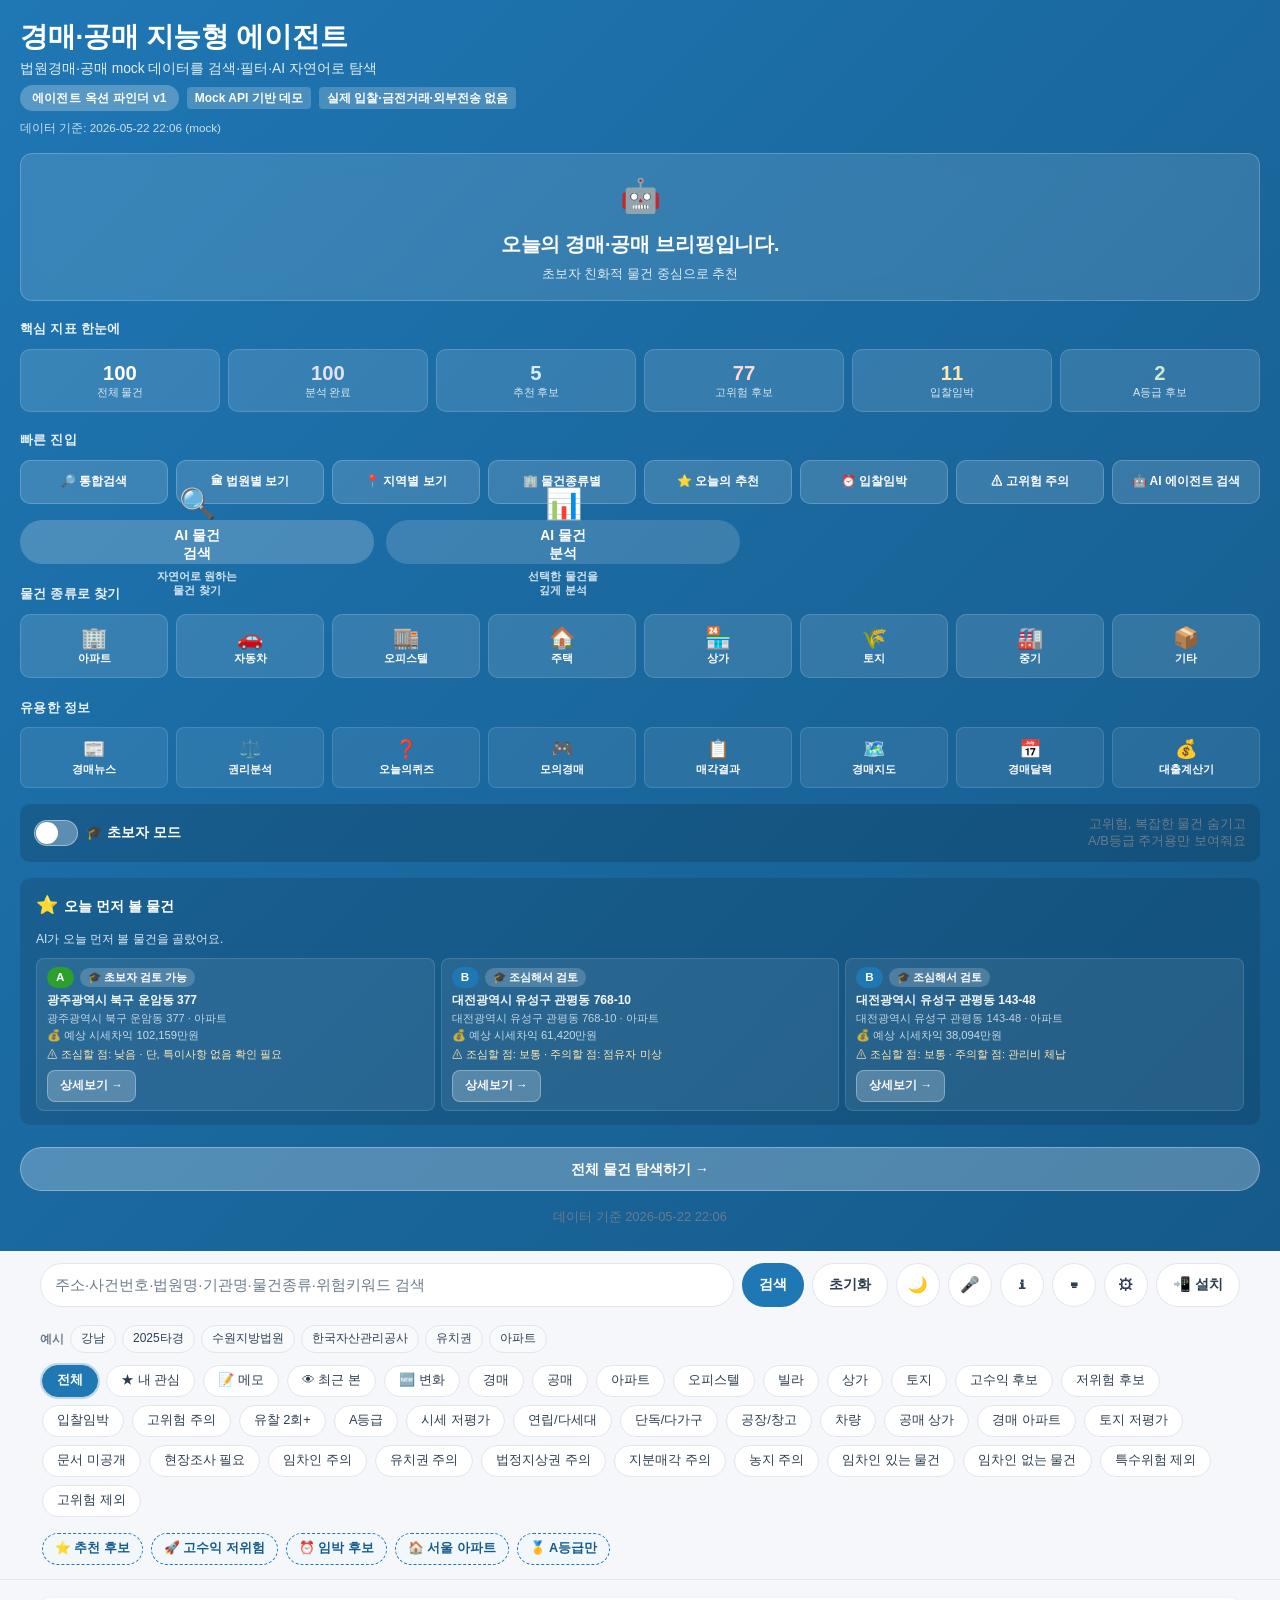
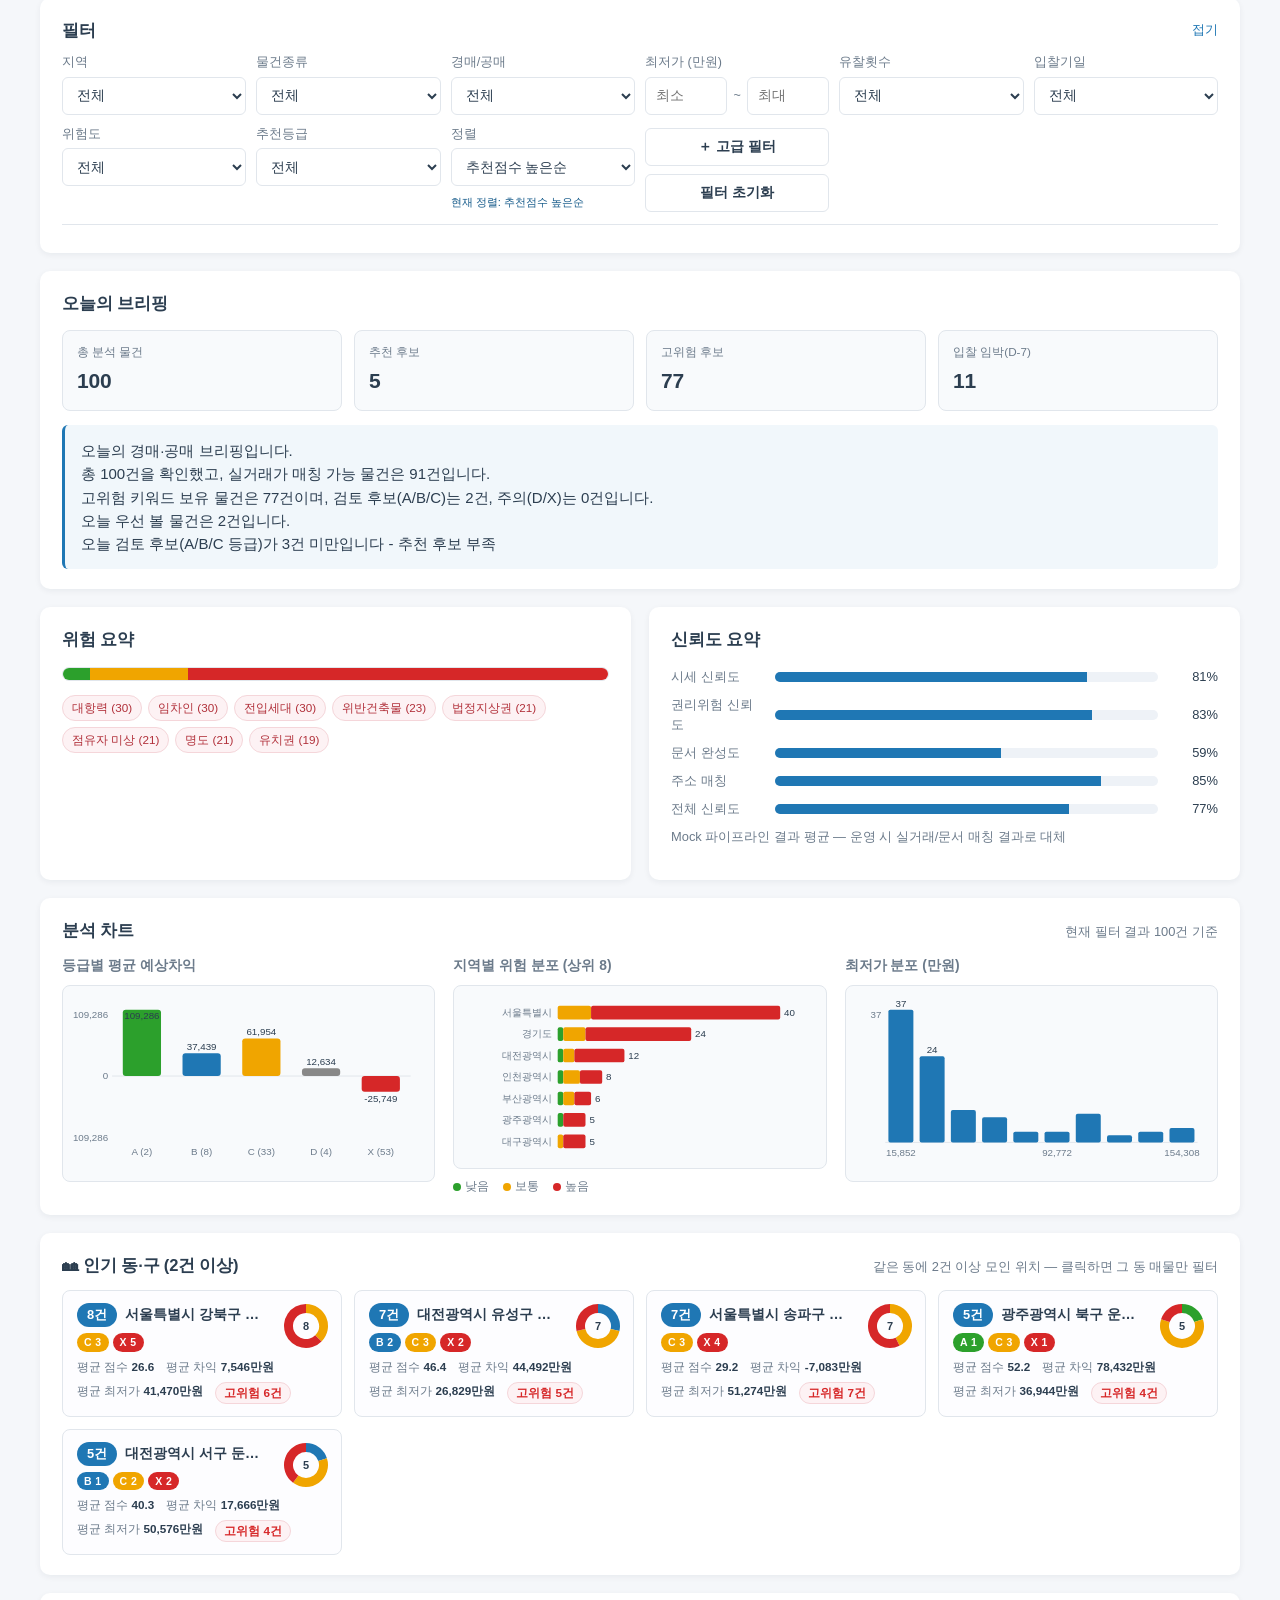
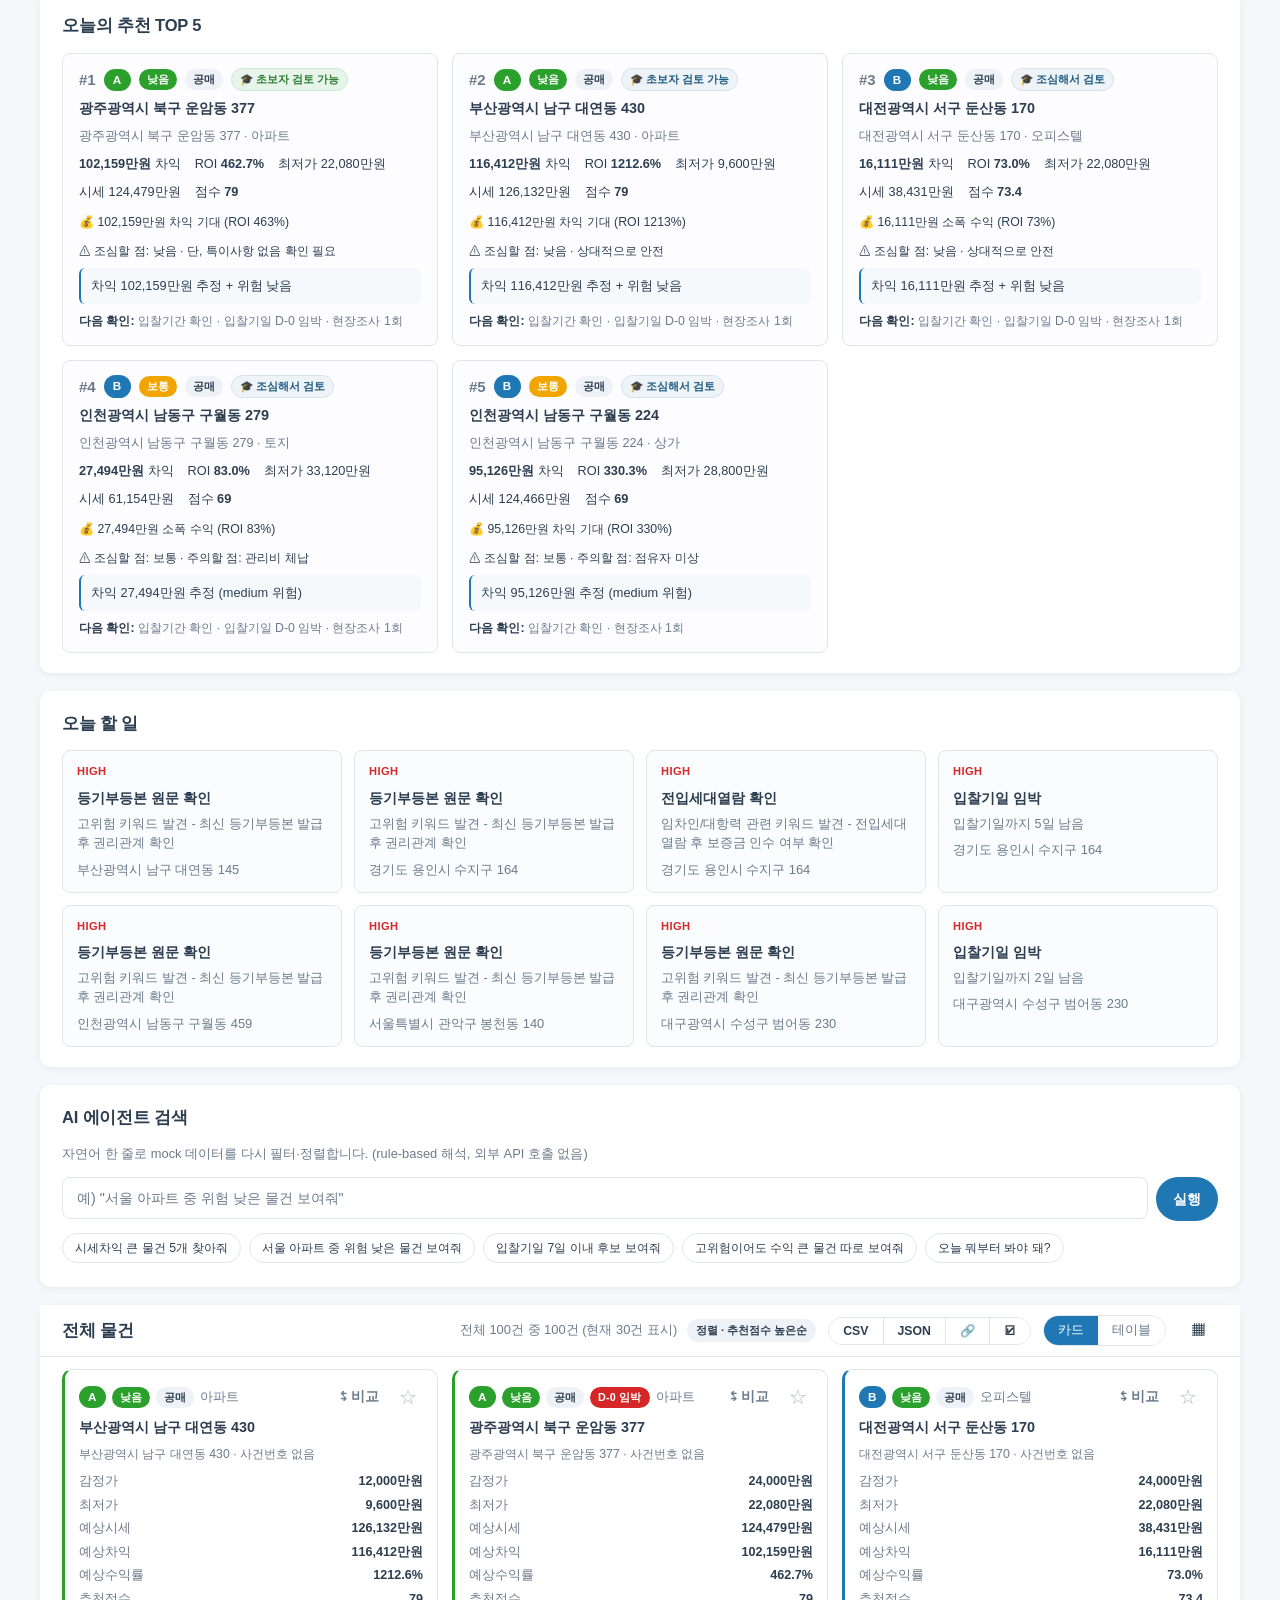
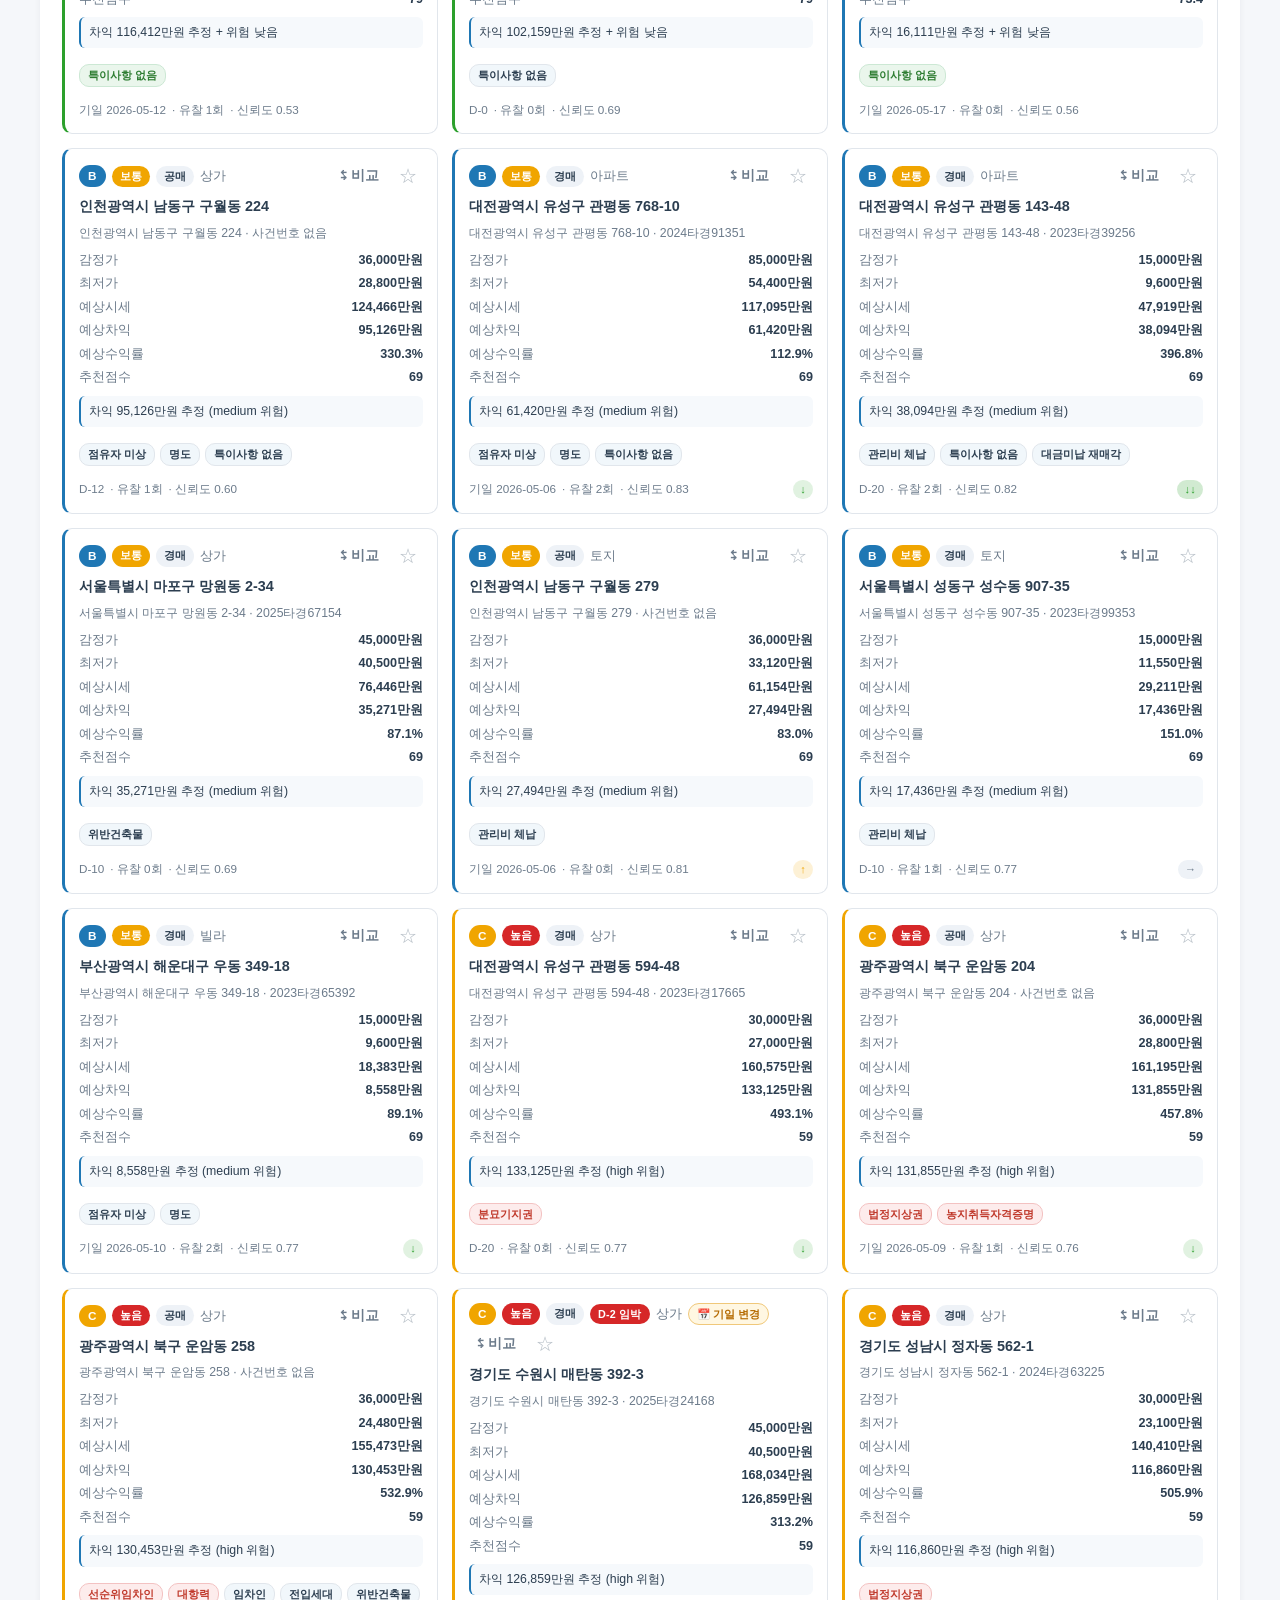
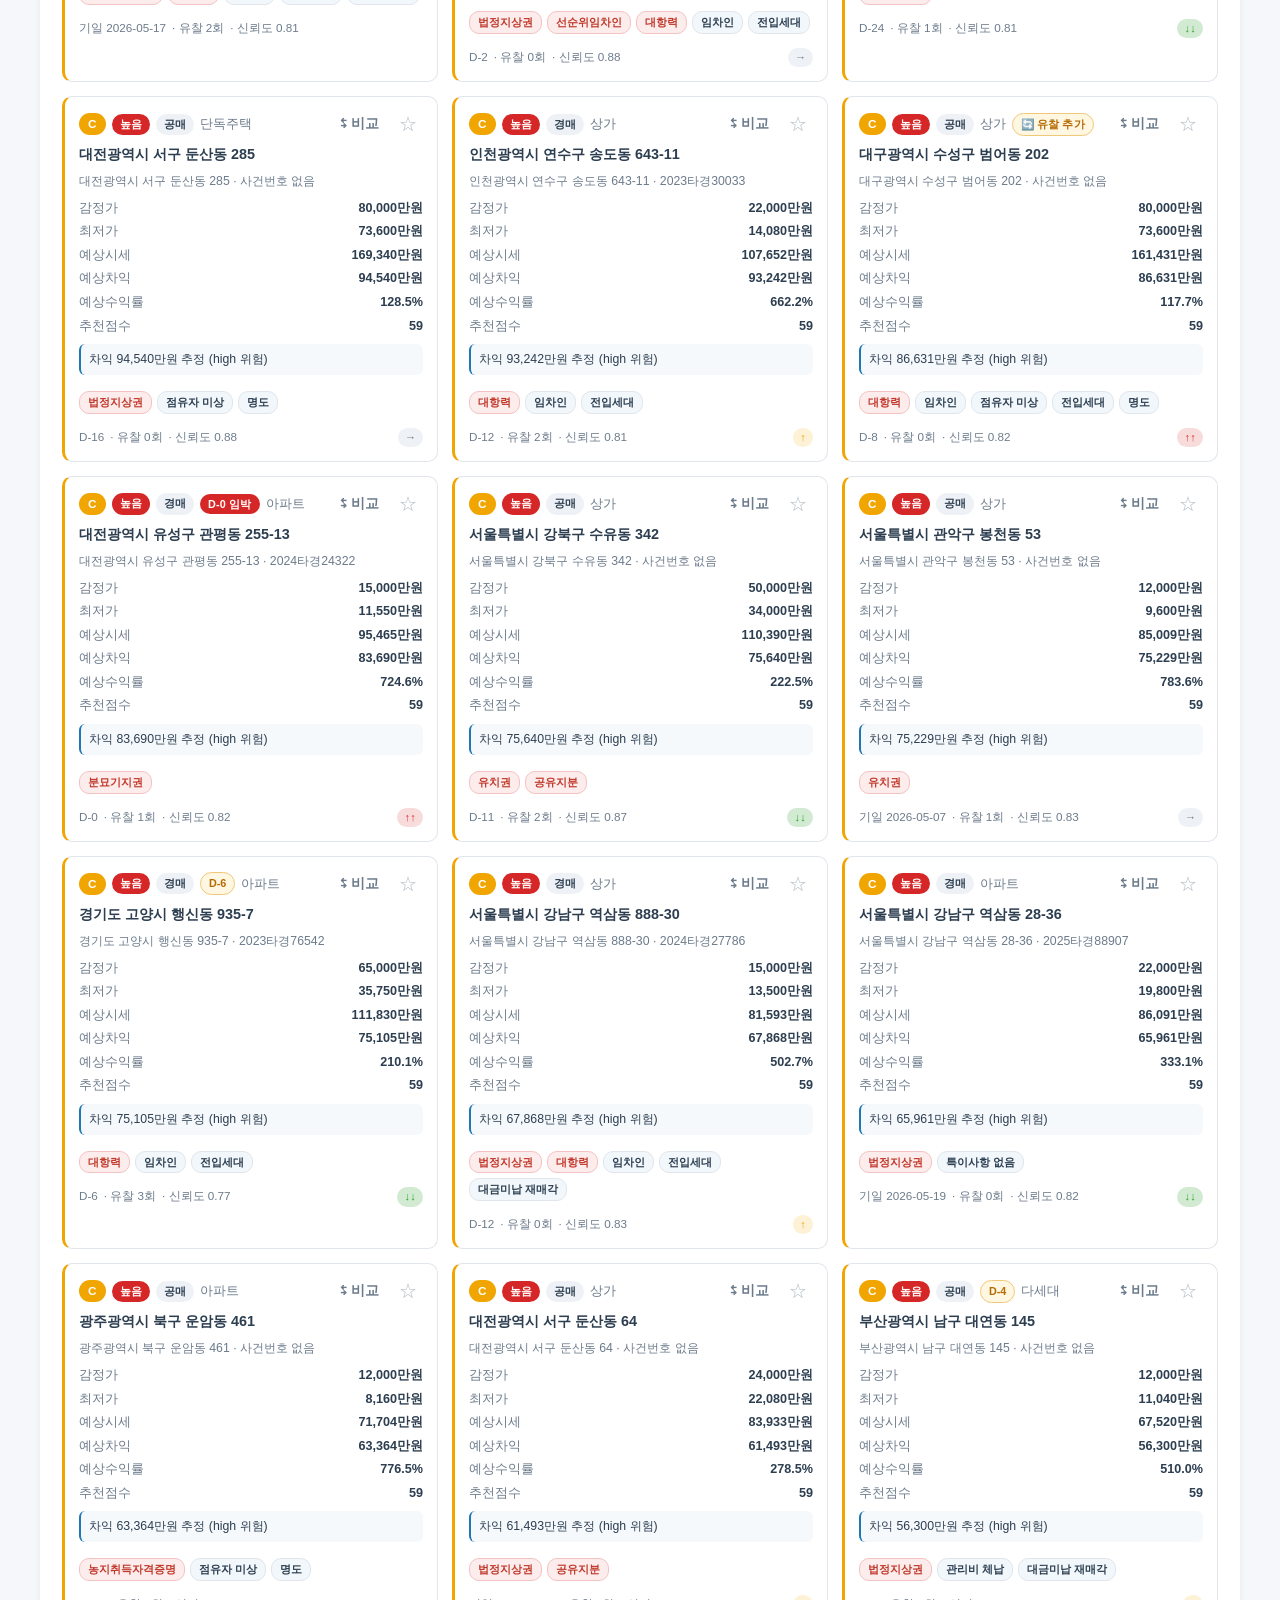
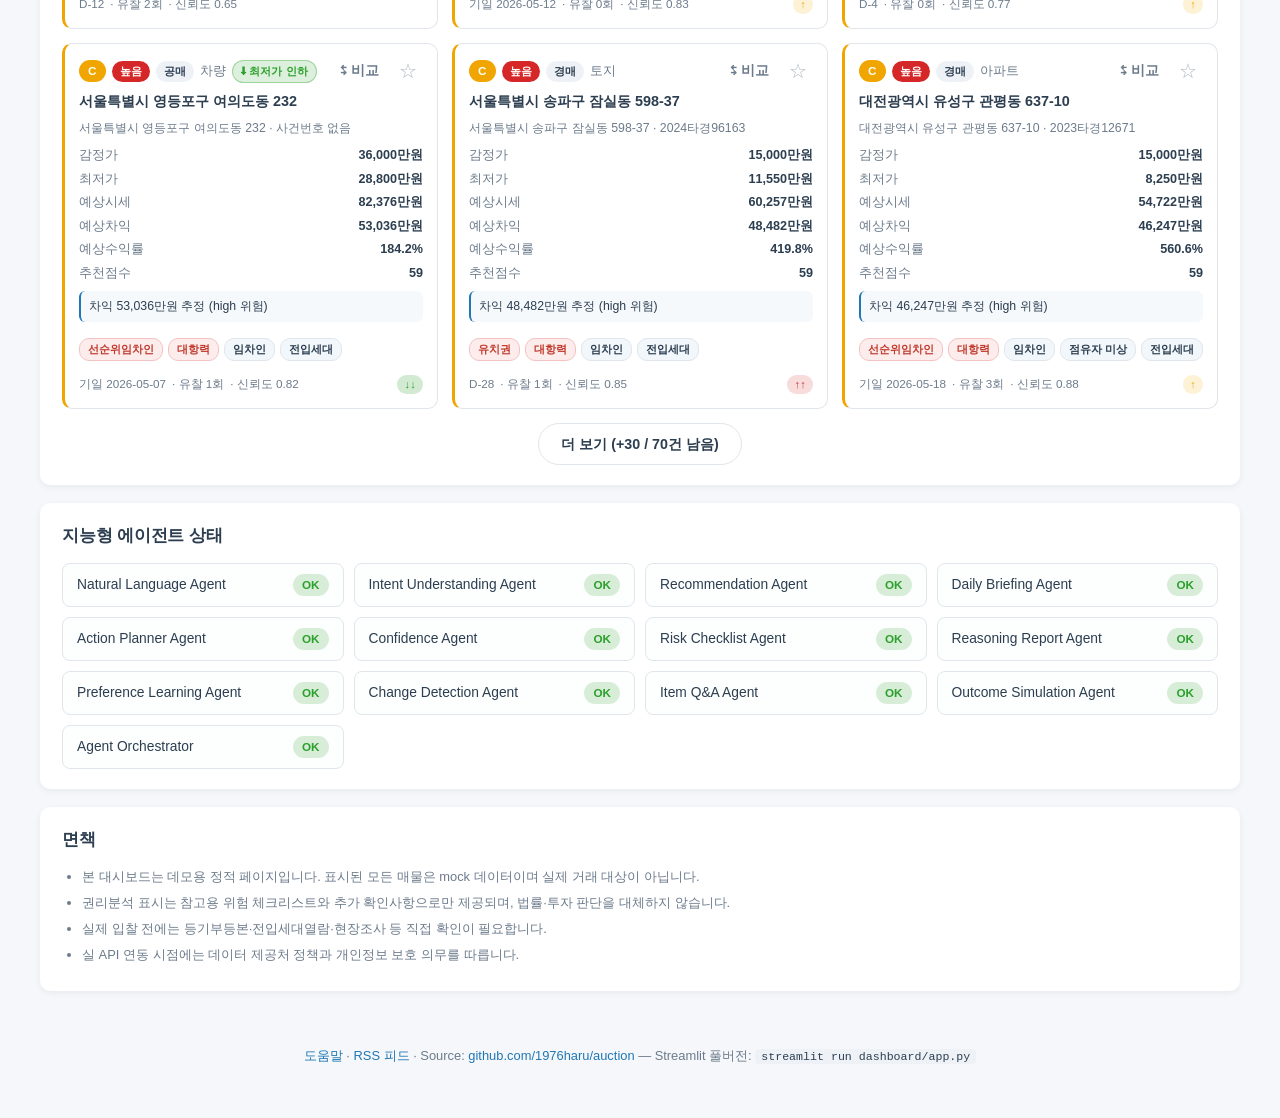
==== commit a532f77e: "Improve auction dashboard sorting options 정렬 옵션 21종으로 확장(추천점수·예상차익·수익률·최저가·감정가·입찰기일· 유찰·위험도·시세신뢰도 오름" ====
--- a/docs/index.html
+++ b/docs/index.html
@@ -319,13 +319,41 @@
           </label>
           <label class="f-field"><span>정렬</span>
             <select id="f-sort">
-              <option value="score_desc">추천점수 높은순</option>
-              <option value="profit_desc">시세차익 큰순</option>
-              <option value="roi_desc">수익률 높은순</option>
-              <option value="due_asc">입찰기일 임박순</option>
-              <option value="price_asc">최저가 낮은순</option>
-              <option value="risk_asc">위험 낮은순</option>
+              <optgroup label="추천점수">
+                <option value="score_desc">추천점수 높은순</option>
+                <option value="score_asc">추천점수 낮은순</option>
+              </optgroup>
+              <optgroup label="예상차익 / 수익률">
+                <option value="profit_desc">예상차익 높은순</option>
+                <option value="profit_asc">예상차익 낮은순</option>
+                <option value="roi_desc">수익률 높은순</option>
+                <option value="roi_asc">수익률 낮은순</option>
+              </optgroup>
+              <optgroup label="가격">
+                <option value="min_price_asc">최저가 낮은순</option>
+                <option value="min_price_desc">최저가 높은순</option>
+                <option value="appraisal_asc">감정가 낮은순</option>
+                <option value="appraisal_desc">감정가 높은순</option>
+              </optgroup>
+              <optgroup label="기일 / 유찰">
+                <option value="due_asc">입찰기일 가까운순</option>
+                <option value="due_desc">입찰기일 먼순</option>
+                <option value="fail_desc">유찰횟수 많은순</option>
+                <option value="fail_asc">유찰횟수 적은순</option>
+              </optgroup>
+              <optgroup label="위험 / 신뢰도 / 등급">
+                <option value="risk_asc">위험도 낮은순</option>
+                <option value="risk_desc">위험도 높은순</option>
+                <option value="confidence_desc">시세신뢰도 높은순</option>
+                <option value="confidence_asc">시세신뢰도 낮은순</option>
+                <option value="grade_asc">A등급 우선</option>
+              </optgroup>
+              <optgroup label="복합">
+                <option value="high_risk_first">고위험 우선</option>
+                <option value="urgent_profit_desc">입찰임박 + 고수익 우선</option>
+              </optgroup>
             </select>
+            <span class="sort-current caption" id="sort-current"></span>
           </label>
           <div class="f-field f-actions-row">
             <button class="btn btn-ghost" id="adv-toggle" type="button" aria-expanded="false" aria-controls="adv-filter-body">＋ 고급 필터</button>
@@ -548,10 +576,17 @@
         <table id="items-table">
           <thead>
             <tr>
-              <th>#</th><th>구분</th><th>등급</th><th>주소</th><th>유형</th>
-              <th class="num">감정가</th><th class="num">최저가</th><th class="num">시세</th>
-              <th class="num">차익</th><th class="num">ROI</th>
-              <th class="num">유찰</th><th>입찰기일</th><th>위험</th>
+              <th>#</th><th>구분</th>
+              <th class="th-sort" data-sort-asc="grade_asc" data-sort-desc="grade_asc" title="등급순 정렬">등급</th>
+              <th>주소</th><th>유형</th>
+              <th class="num th-sort" data-sort-asc="appraisal_asc" data-sort-desc="appraisal_desc" title="감정가 정렬">감정가</th>
+              <th class="num th-sort" data-sort-asc="min_price_asc" data-sort-desc="min_price_desc" title="최저가 정렬">최저가</th>
+              <th class="num">시세</th>
+              <th class="num th-sort" data-sort-asc="profit_asc" data-sort-desc="profit_desc" title="차익 정렬">차익</th>
+              <th class="num th-sort" data-sort-asc="roi_asc" data-sort-desc="roi_desc" title="수익률 정렬">ROI</th>
+              <th class="num th-sort" data-sort-asc="fail_asc" data-sort-desc="fail_desc" title="유찰 정렬">유찰</th>
+              <th class="th-sort" data-sort-asc="due_asc" data-sort-desc="due_desc" title="입찰기일 정렬">입찰기일</th>
+              <th class="th-sort" data-sort-asc="risk_asc" data-sort-desc="risk_desc" title="위험도 정렬">위험</th>
             </tr>
           </thead>
           <tbody></tbody>
--- a/docs/styles.css
+++ b/docs/styles.css
@@ -2561,6 +2561,13 @@
   top: 0;
   z-index: 1;
 }
+th.th-sort { user-select: none; white-space: nowrap; }
+th.th-sort::after { content: " ⇅"; opacity: 0.5; font-size: 0.85em; }
+@media (hover: hover) {
+  th.th-sort:hover { color: var(--color-primary); background: var(--color-surface-3); }
+}
+th.th-sort:focus-visible { outline: 2px solid var(--color-primary); outline-offset: -2px; }
+.sort-current { margin-top: 4px; font-size: 0.75rem; color: var(--color-primary-dark, #155a8a); }
 tbody tr {
   cursor: pointer;
   touch-action: manipulation;
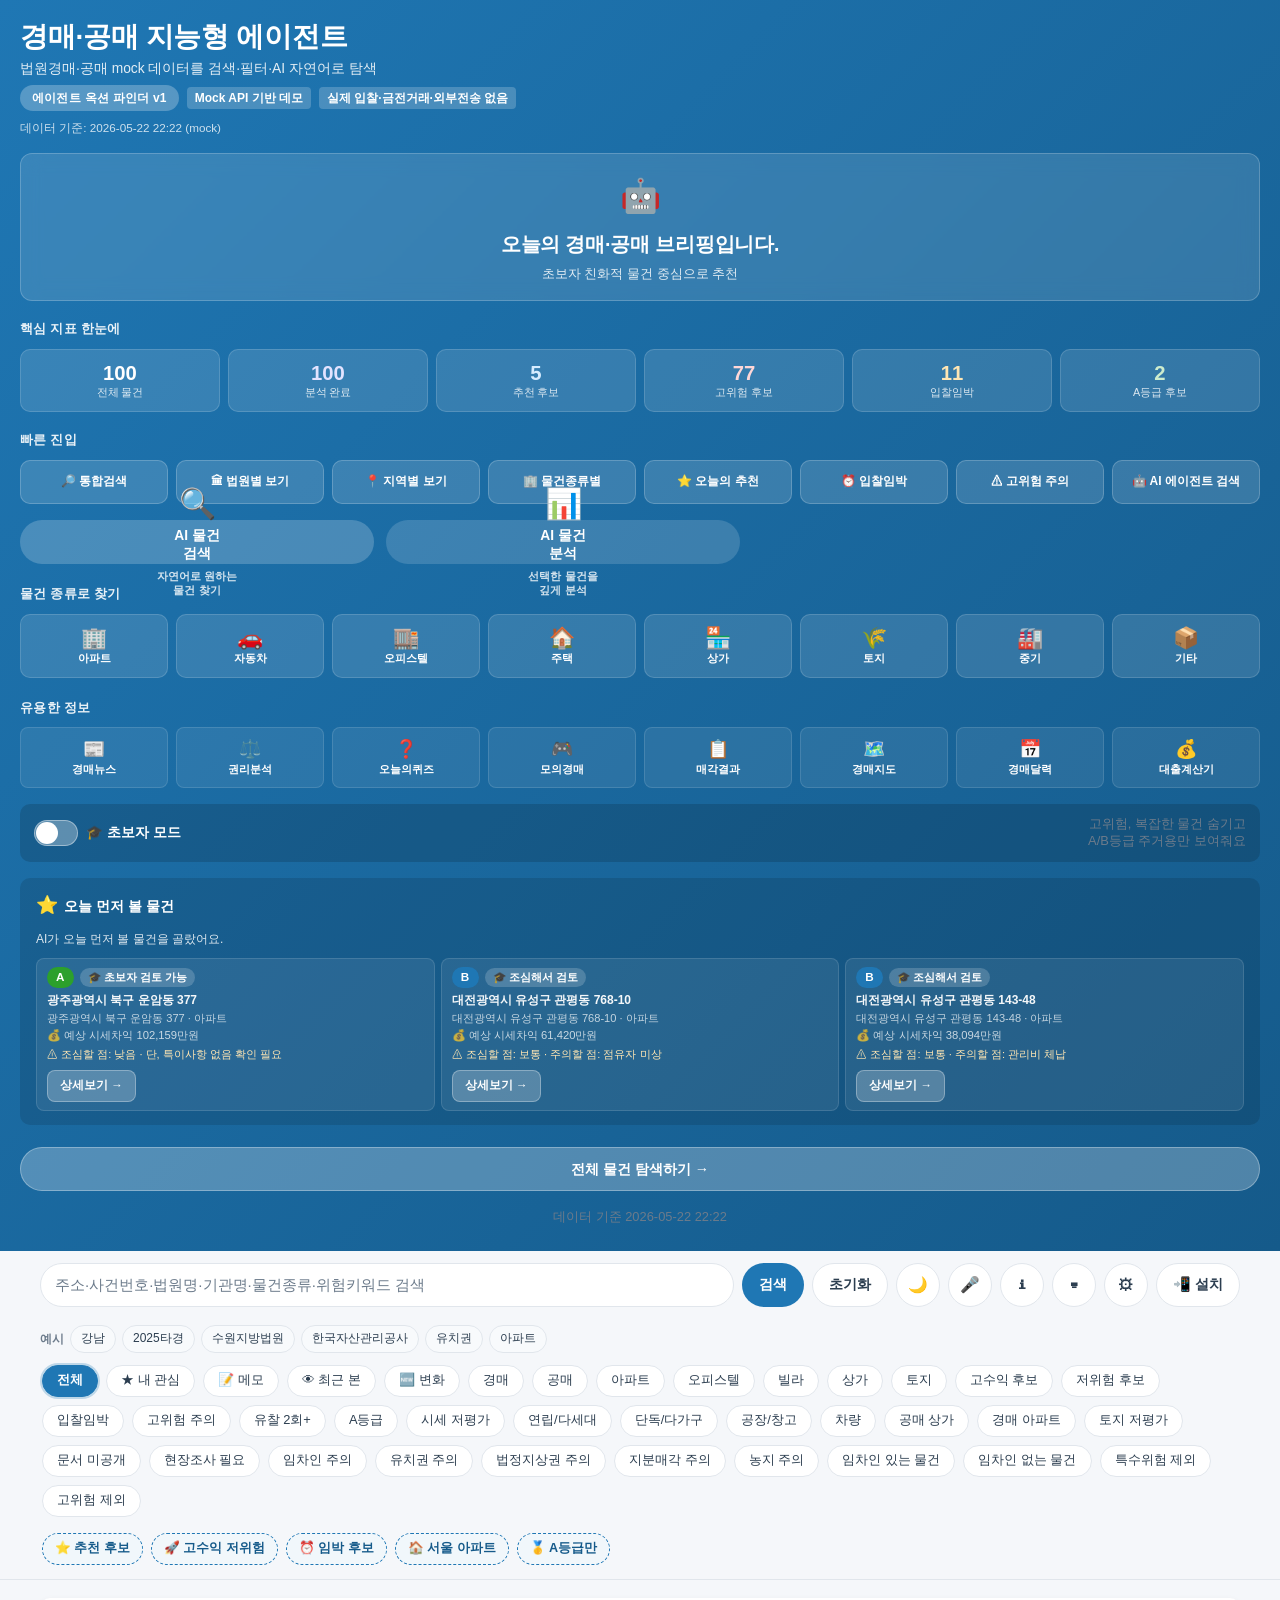
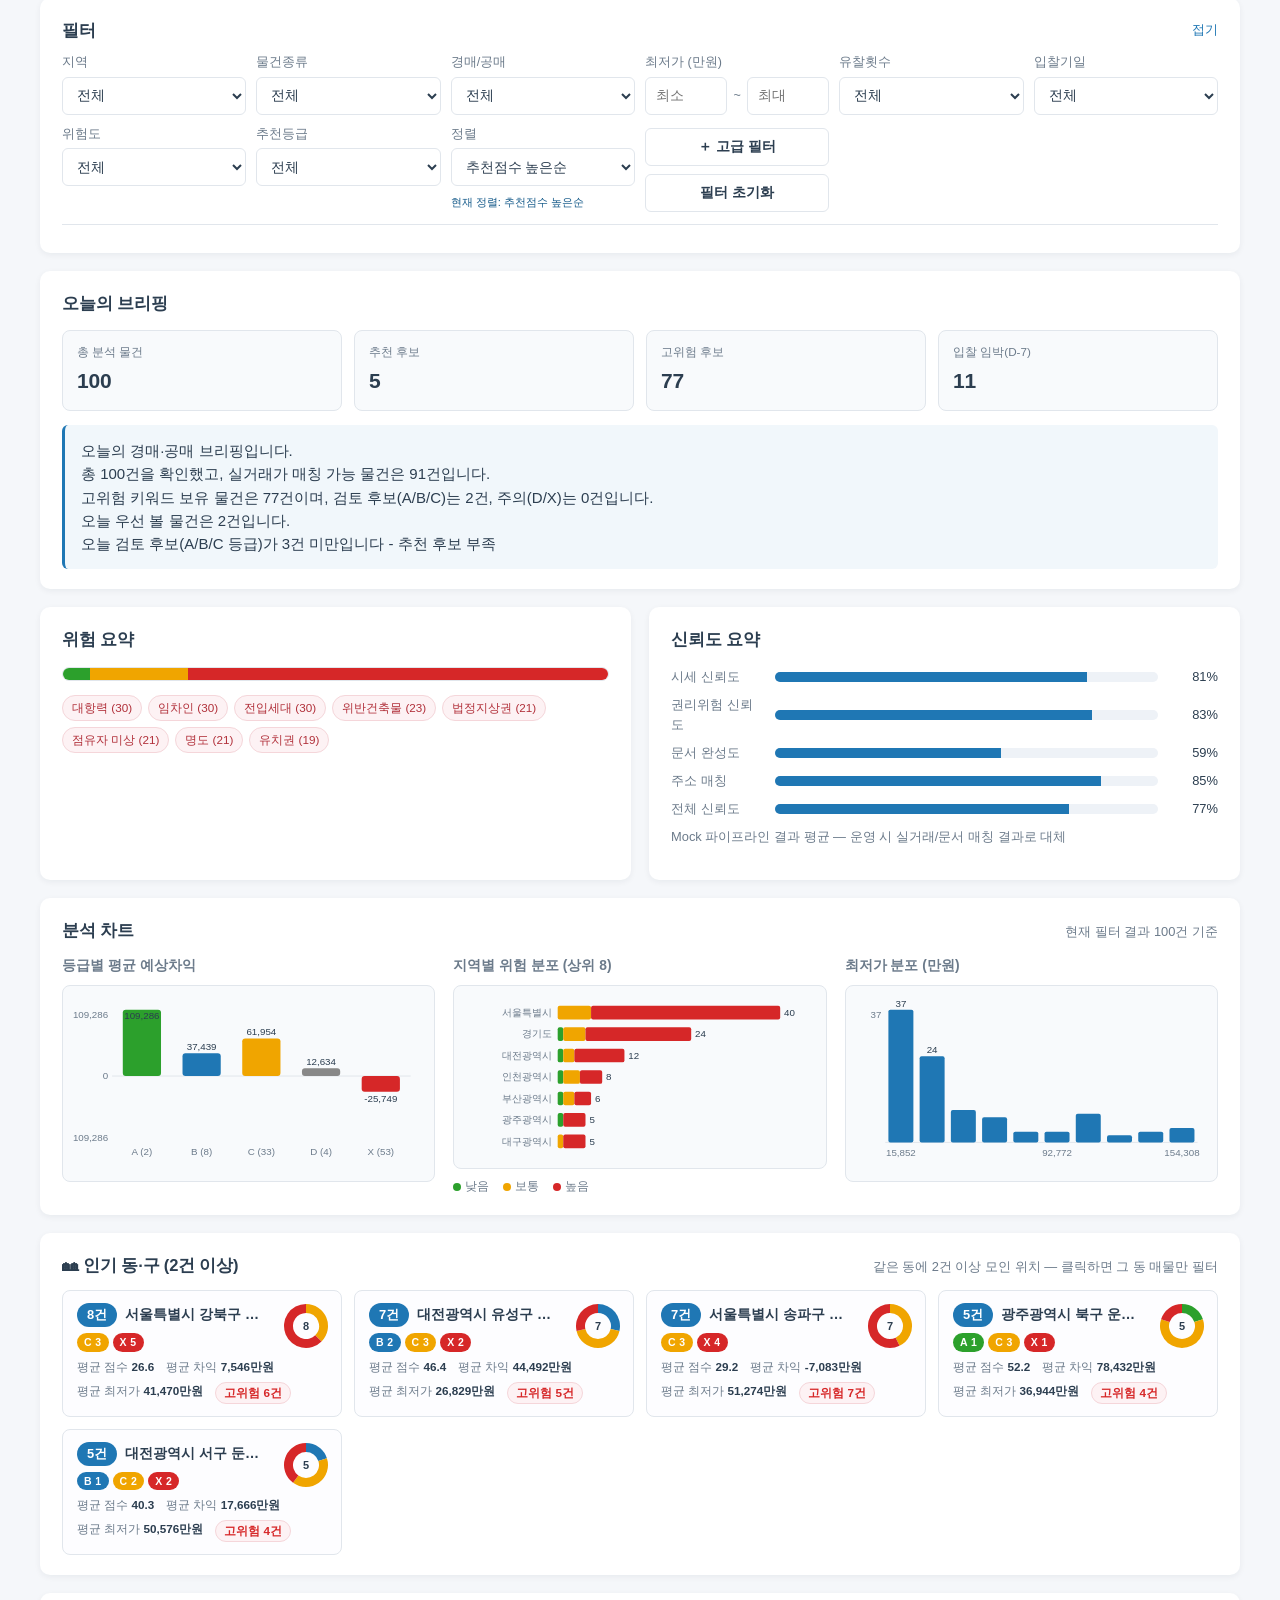
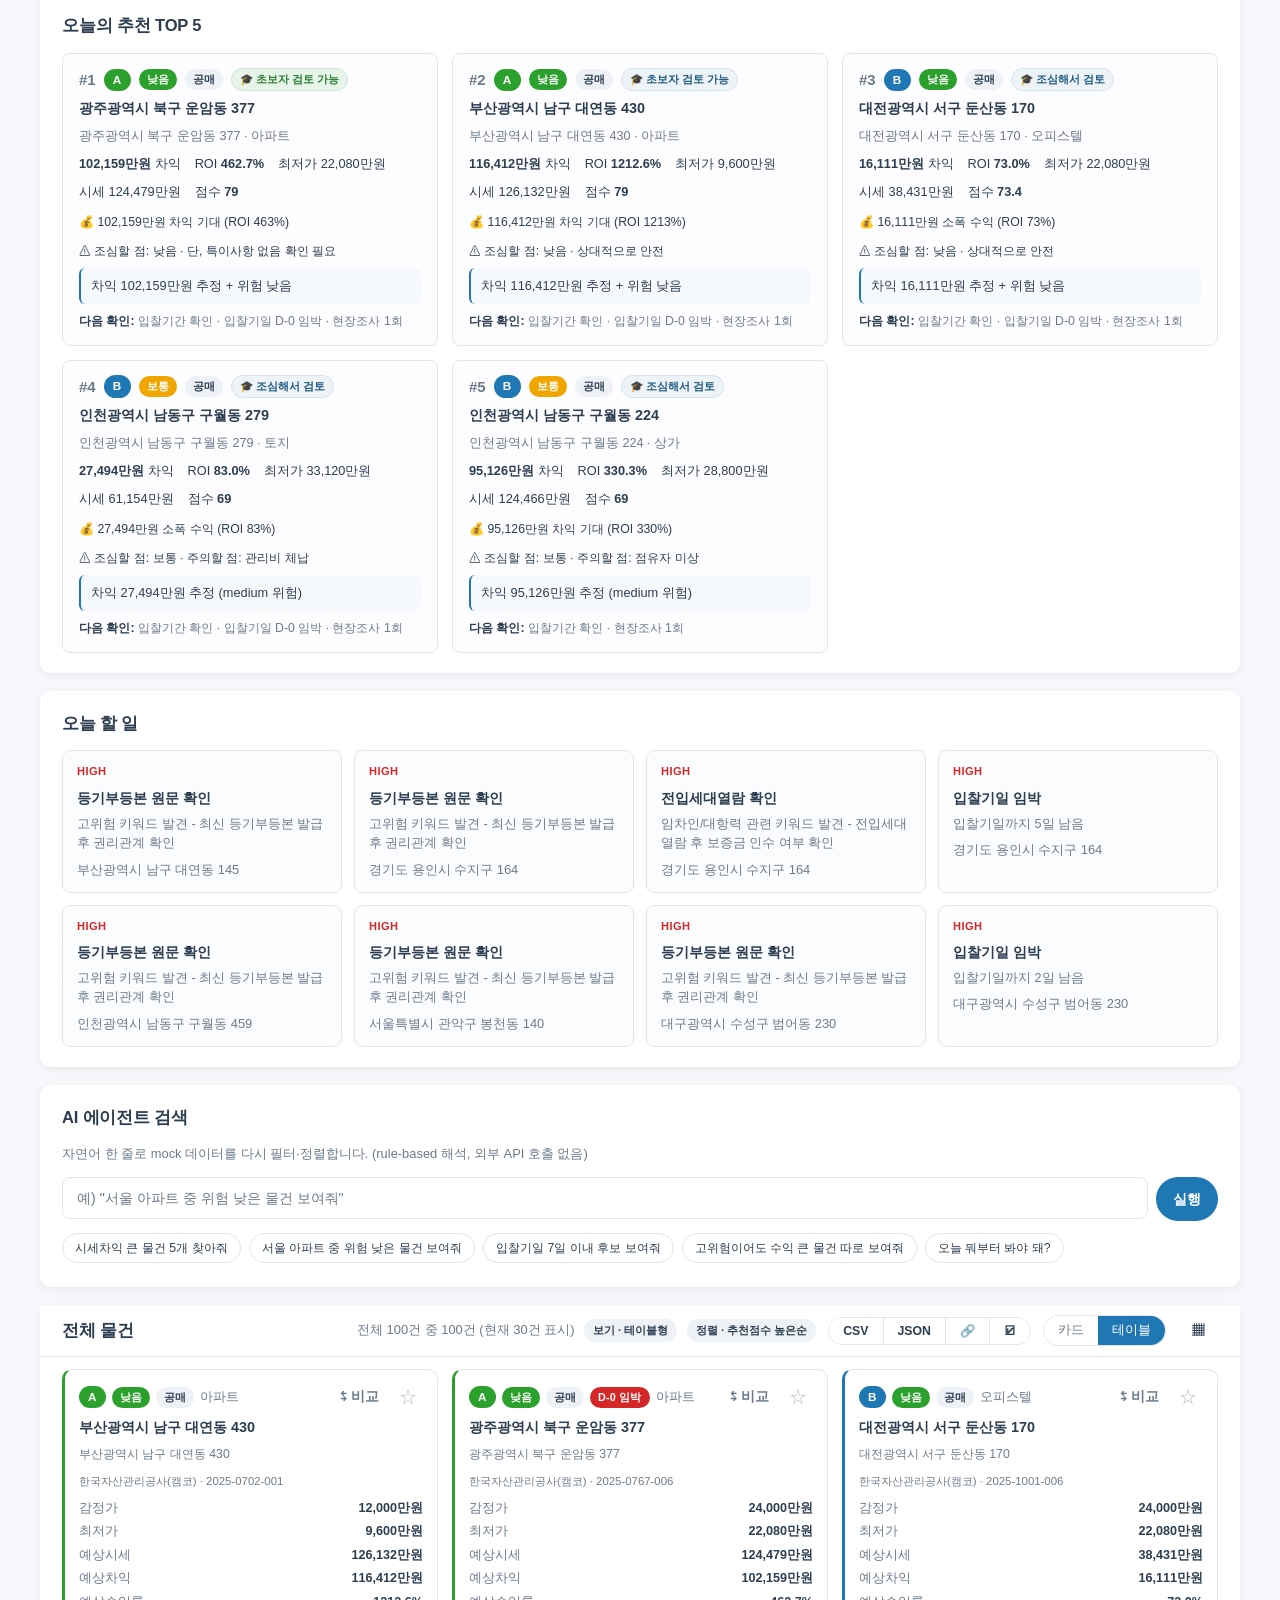
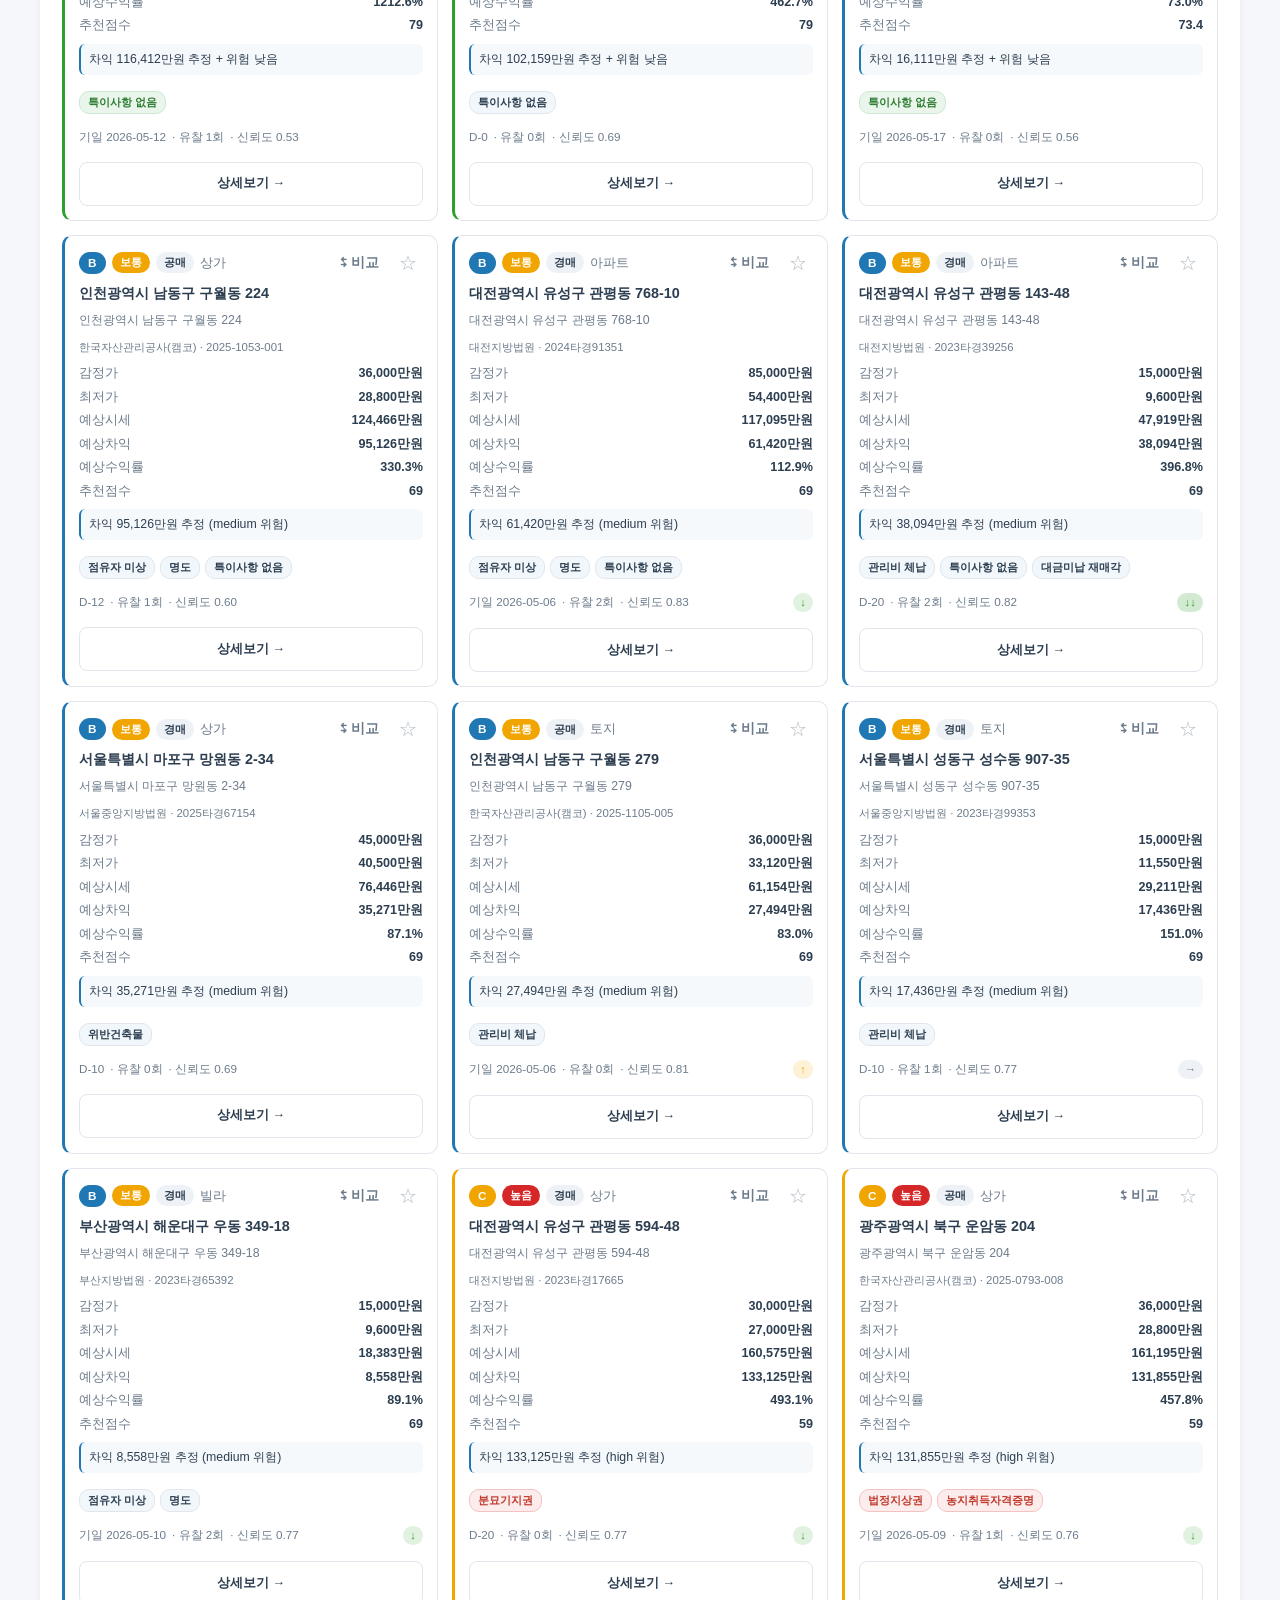
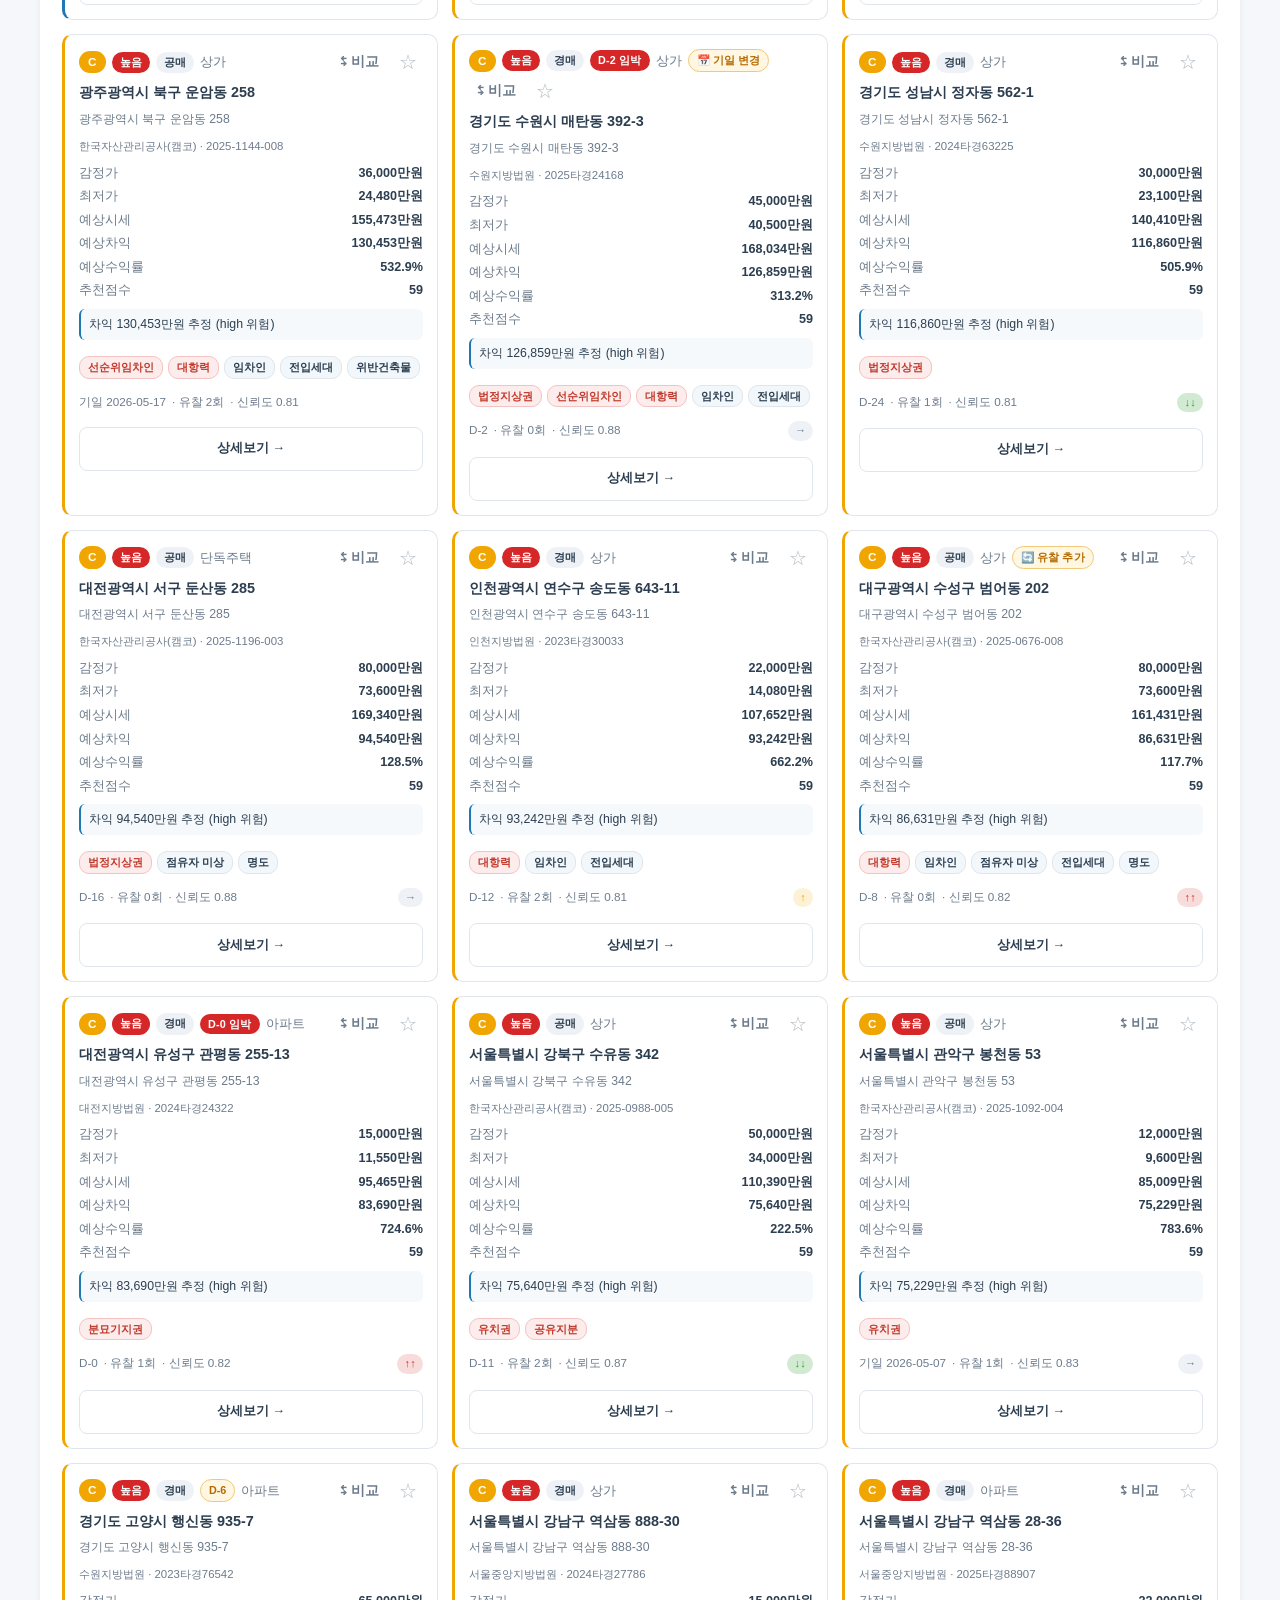
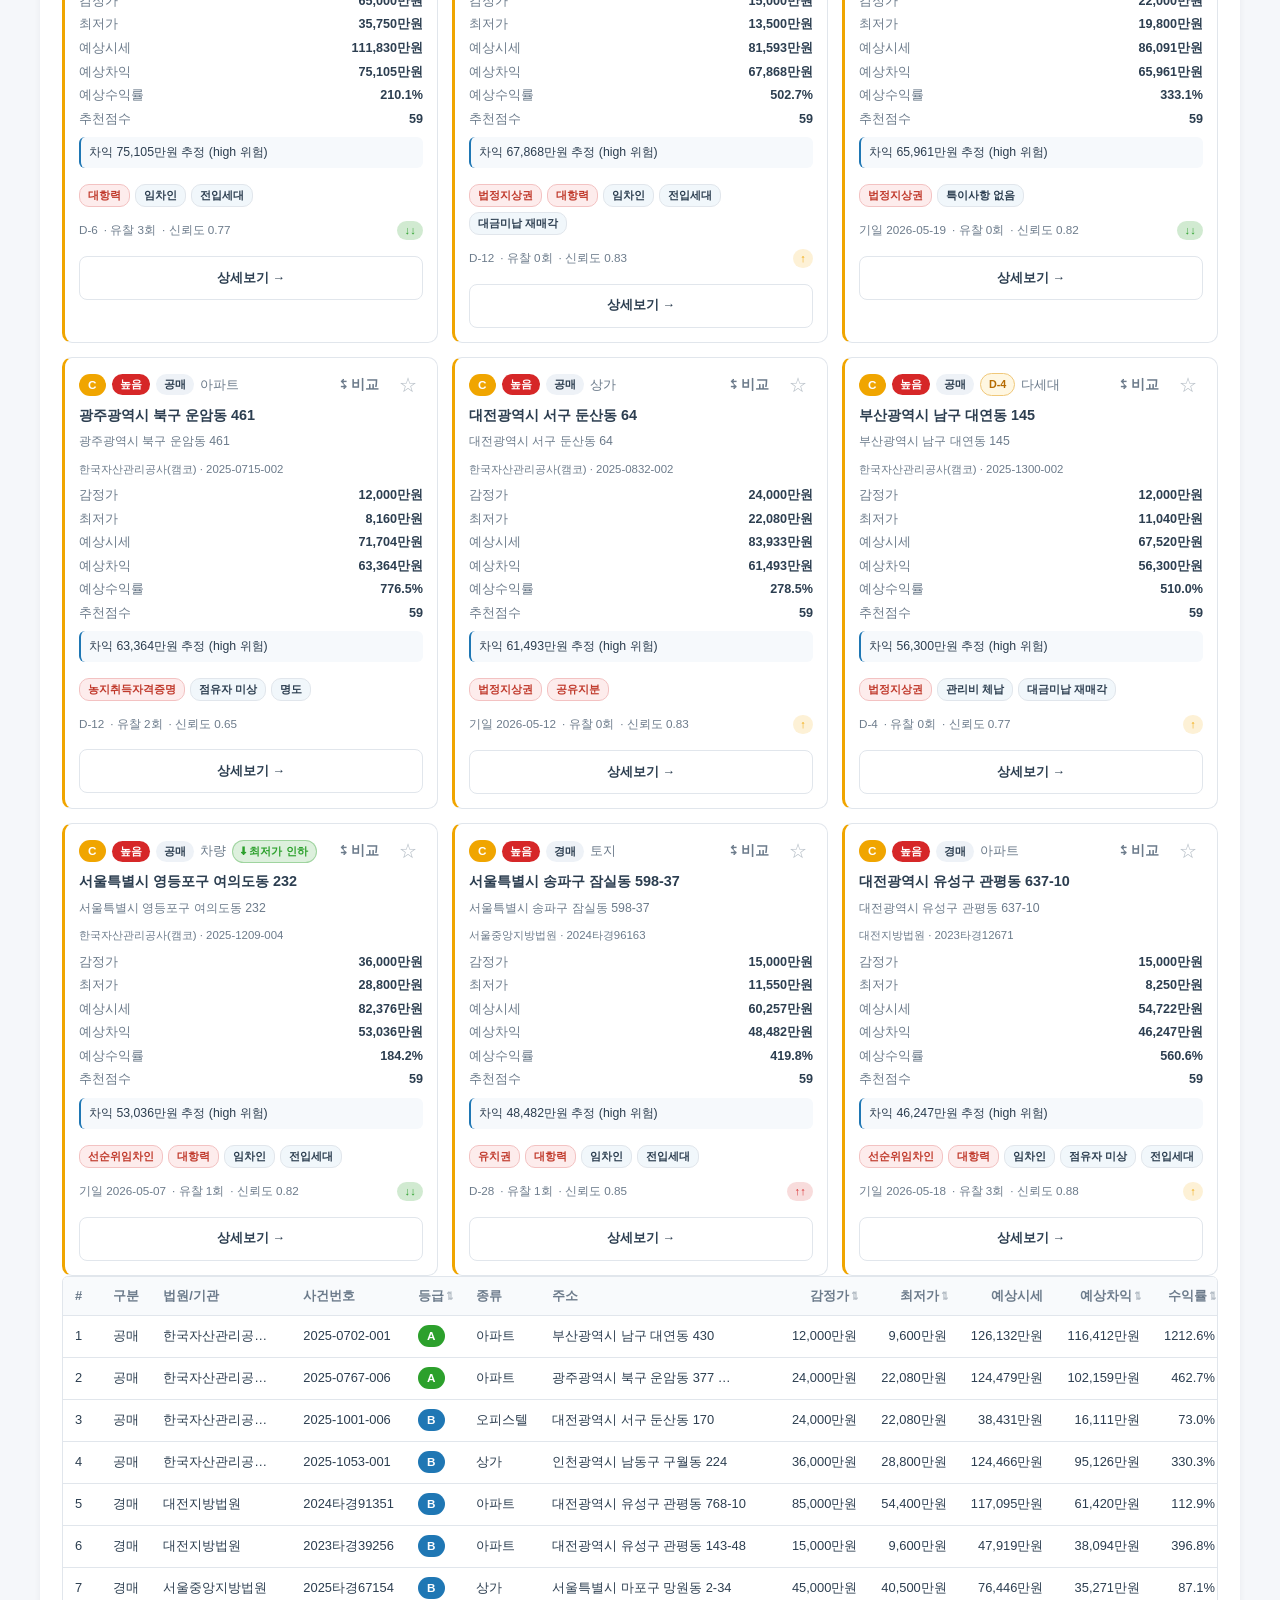
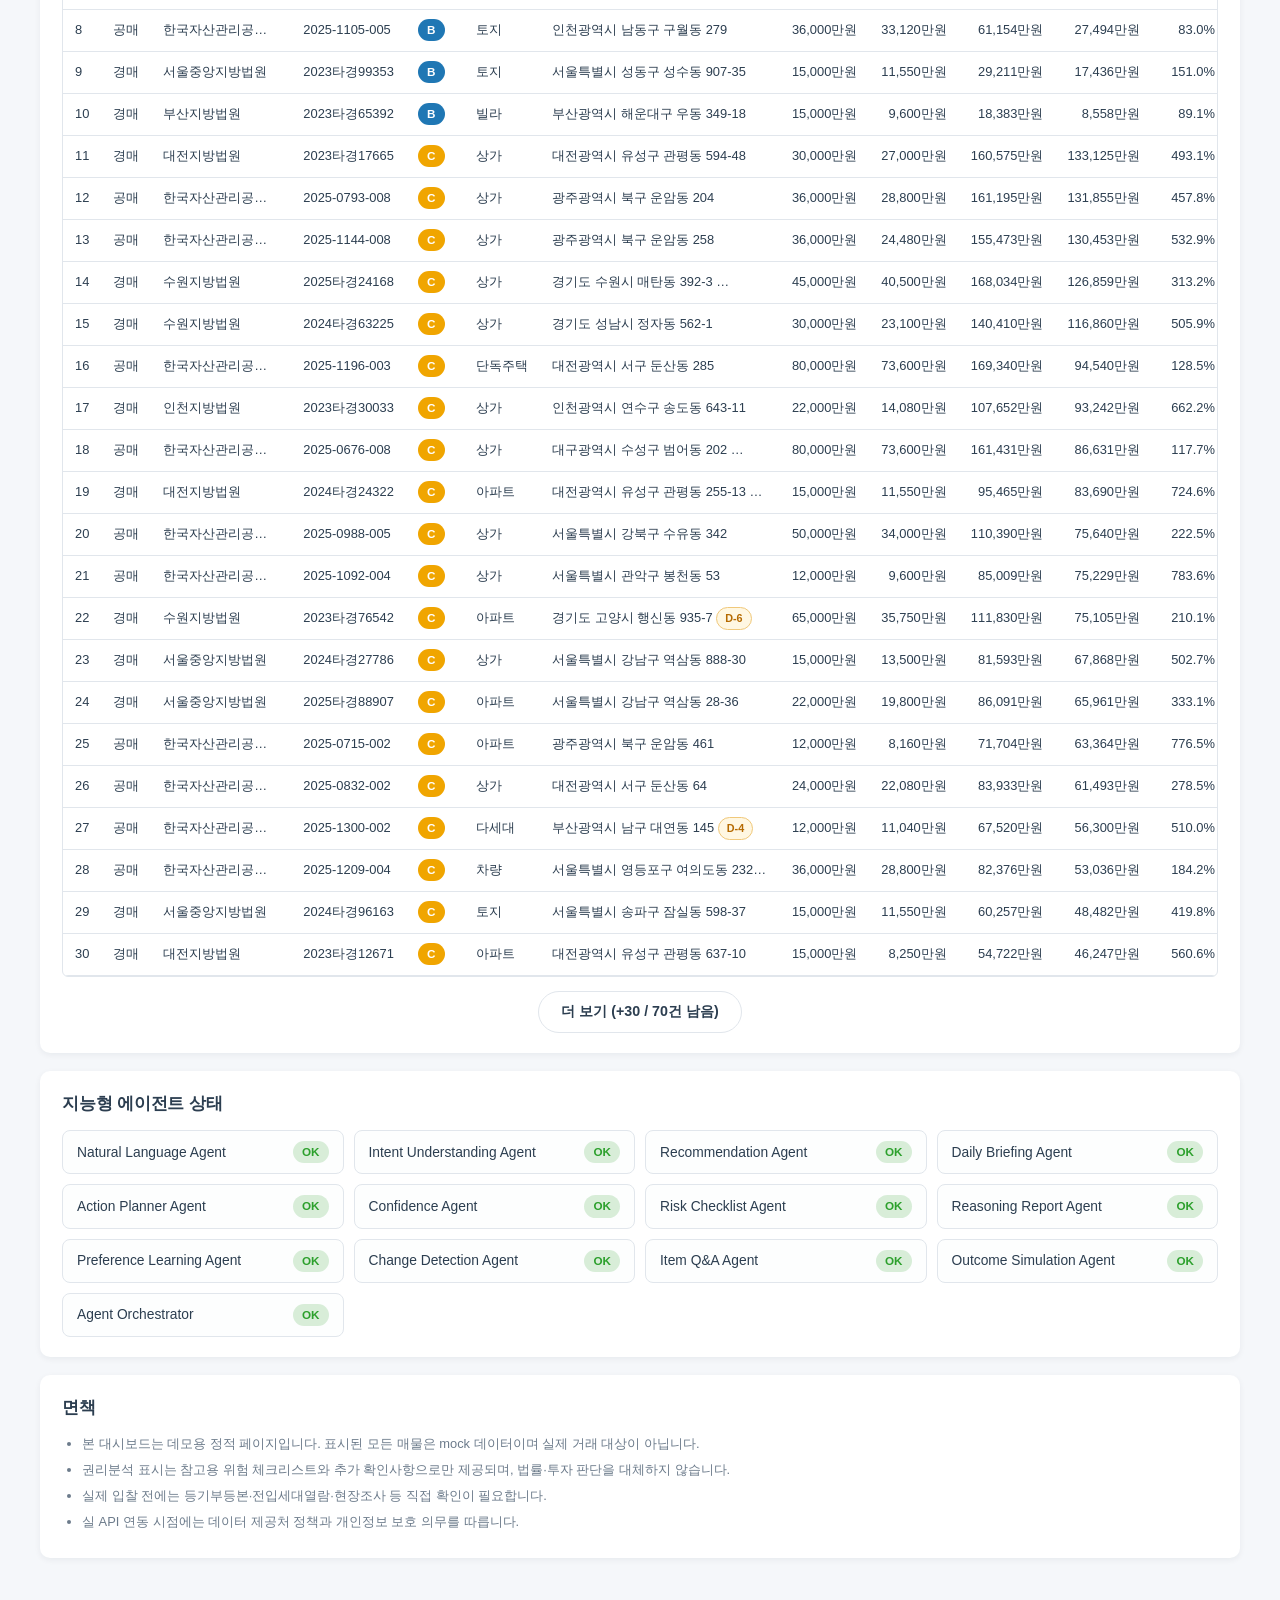
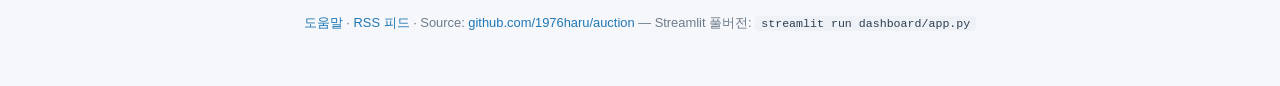
==== commit d0a2c981: "Improve card and table view switching 보기 모드 우선순위(URL > localStorage > 화면폭 기본값 > card)와 영속화 추가, PC 넓은" ====
--- a/docs/index.html
+++ b/docs/index.html
@@ -577,16 +577,22 @@
           <thead>
             <tr>
               <th>#</th><th>구분</th>
+              <th>법원/기관</th>
+              <th>사건번호</th>
               <th class="th-sort" data-sort-asc="grade_asc" data-sort-desc="grade_asc" title="등급순 정렬">등급</th>
-              <th>주소</th><th>유형</th>
+              <th>종류</th>
+              <th class="col-addr">주소</th>
               <th class="num th-sort" data-sort-asc="appraisal_asc" data-sort-desc="appraisal_desc" title="감정가 정렬">감정가</th>
               <th class="num th-sort" data-sort-asc="min_price_asc" data-sort-desc="min_price_desc" title="최저가 정렬">최저가</th>
-              <th class="num">시세</th>
-              <th class="num th-sort" data-sort-asc="profit_asc" data-sort-desc="profit_desc" title="차익 정렬">차익</th>
-              <th class="num th-sort" data-sort-asc="roi_asc" data-sort-desc="roi_desc" title="수익률 정렬">ROI</th>
+              <th class="num">예상시세</th>
+              <th class="num th-sort" data-sort-asc="profit_asc" data-sort-desc="profit_desc" title="차익 정렬">예상차익</th>
+              <th class="num th-sort" data-sort-asc="roi_asc" data-sort-desc="roi_desc" title="수익률 정렬">수익률</th>
               <th class="num th-sort" data-sort-asc="fail_asc" data-sort-desc="fail_desc" title="유찰 정렬">유찰</th>
               <th class="th-sort" data-sort-asc="due_asc" data-sort-desc="due_desc" title="입찰기일 정렬">입찰기일</th>
               <th class="th-sort" data-sort-asc="risk_asc" data-sort-desc="risk_desc" title="위험도 정렬">위험</th>
+              <th class="num th-sort" data-sort-asc="score_asc" data-sort-desc="score_desc" title="점수 정렬">점수</th>
+              <th class="num th-sort" data-sort-asc="confidence_asc" data-sort-desc="confidence_desc" title="신뢰도 정렬">신뢰도</th>
+              <th>상세</th>
             </tr>
           </thead>
           <tbody></tbody>
--- a/docs/styles.css
+++ b/docs/styles.css
@@ -2545,13 +2545,36 @@
   width: 100%;
   border-collapse: collapse;
   font-size: 0.86rem;
-  min-width: 880px;
+  min-width: 1360px;
 }
 th, td {
   padding: 9px 12px;
   text-align: left;
   border-bottom: 1px solid var(--color-border);
   white-space: nowrap;
+}
+/* 주소는 길면 말줄임 */
+#items-table td.col-addr {
+  max-width: 240px;
+  overflow: hidden;
+  text-overflow: ellipsis;
+  white-space: nowrap;
+}
+#items-table td.col-court, #items-table td.col-case {
+  max-width: 140px;
+  overflow: hidden;
+  text-overflow: ellipsis;
+}
+.row-detail-btn { padding: 3px 10px; font-size: 0.8rem; }
+/* 카드: 법원/사건 보조줄 + 상세보기 버튼 */
+.item-sub2 { font-size: 0.76rem; margin-top: 1px; }
+.item-actions { margin-top: 8px; }
+.item-detail-btn {
+  width: 100%;
+  min-height: 38px;
+  border-radius: 8px;
+  font-weight: 600;
+  font-size: 0.85rem;
 }
 th {
   background: var(--color-surface-2);
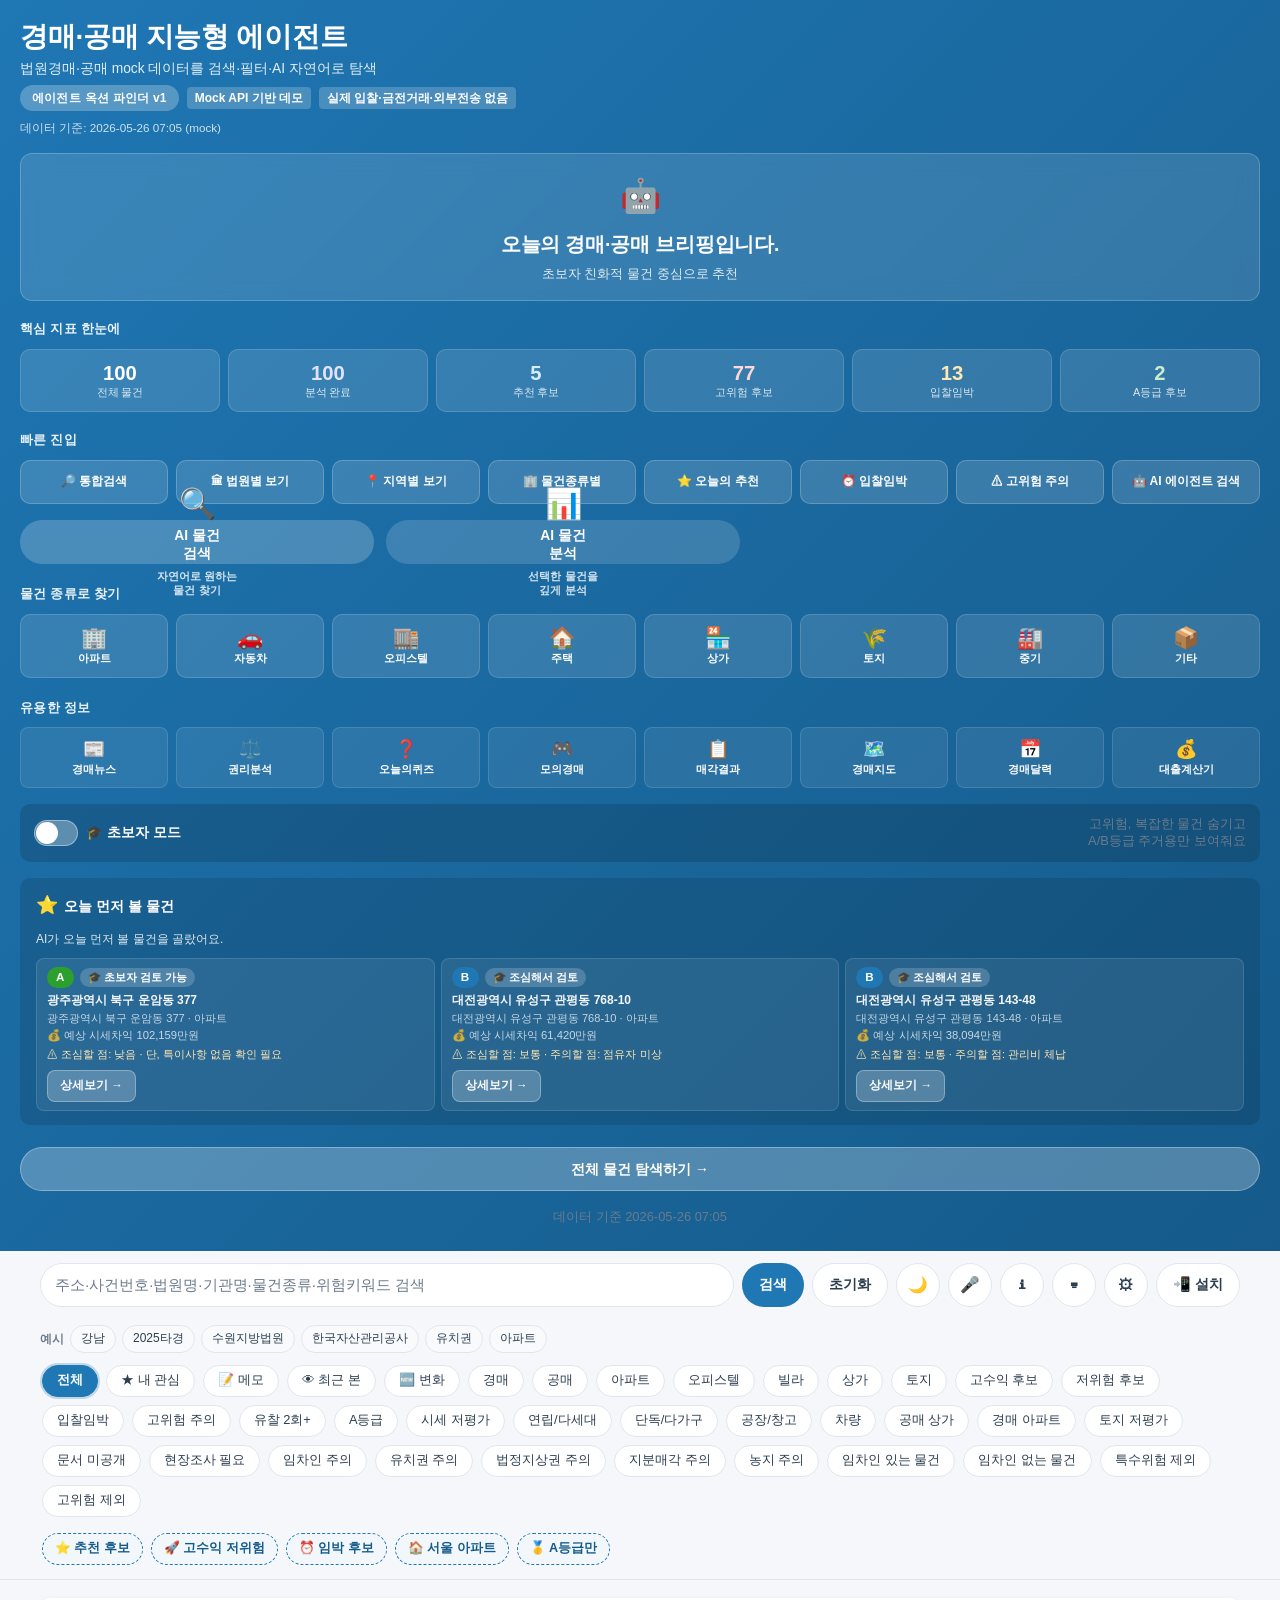
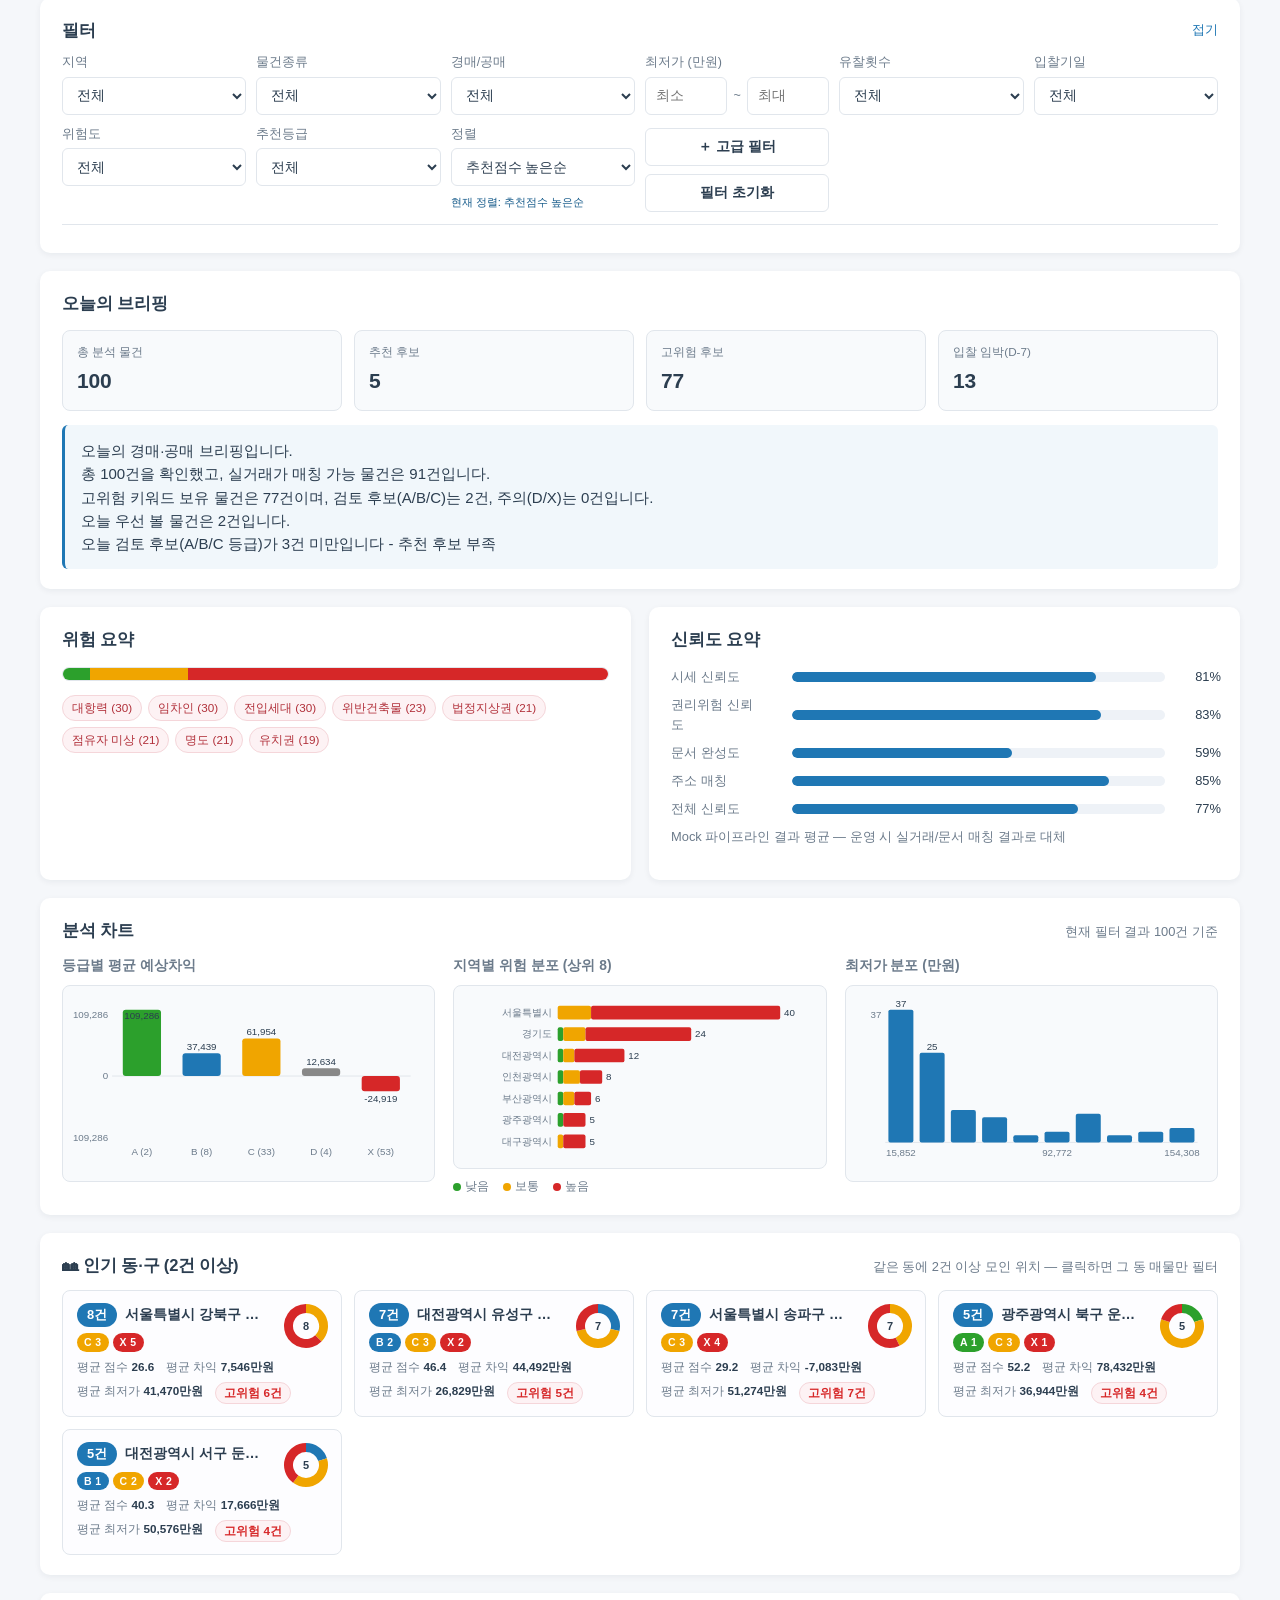
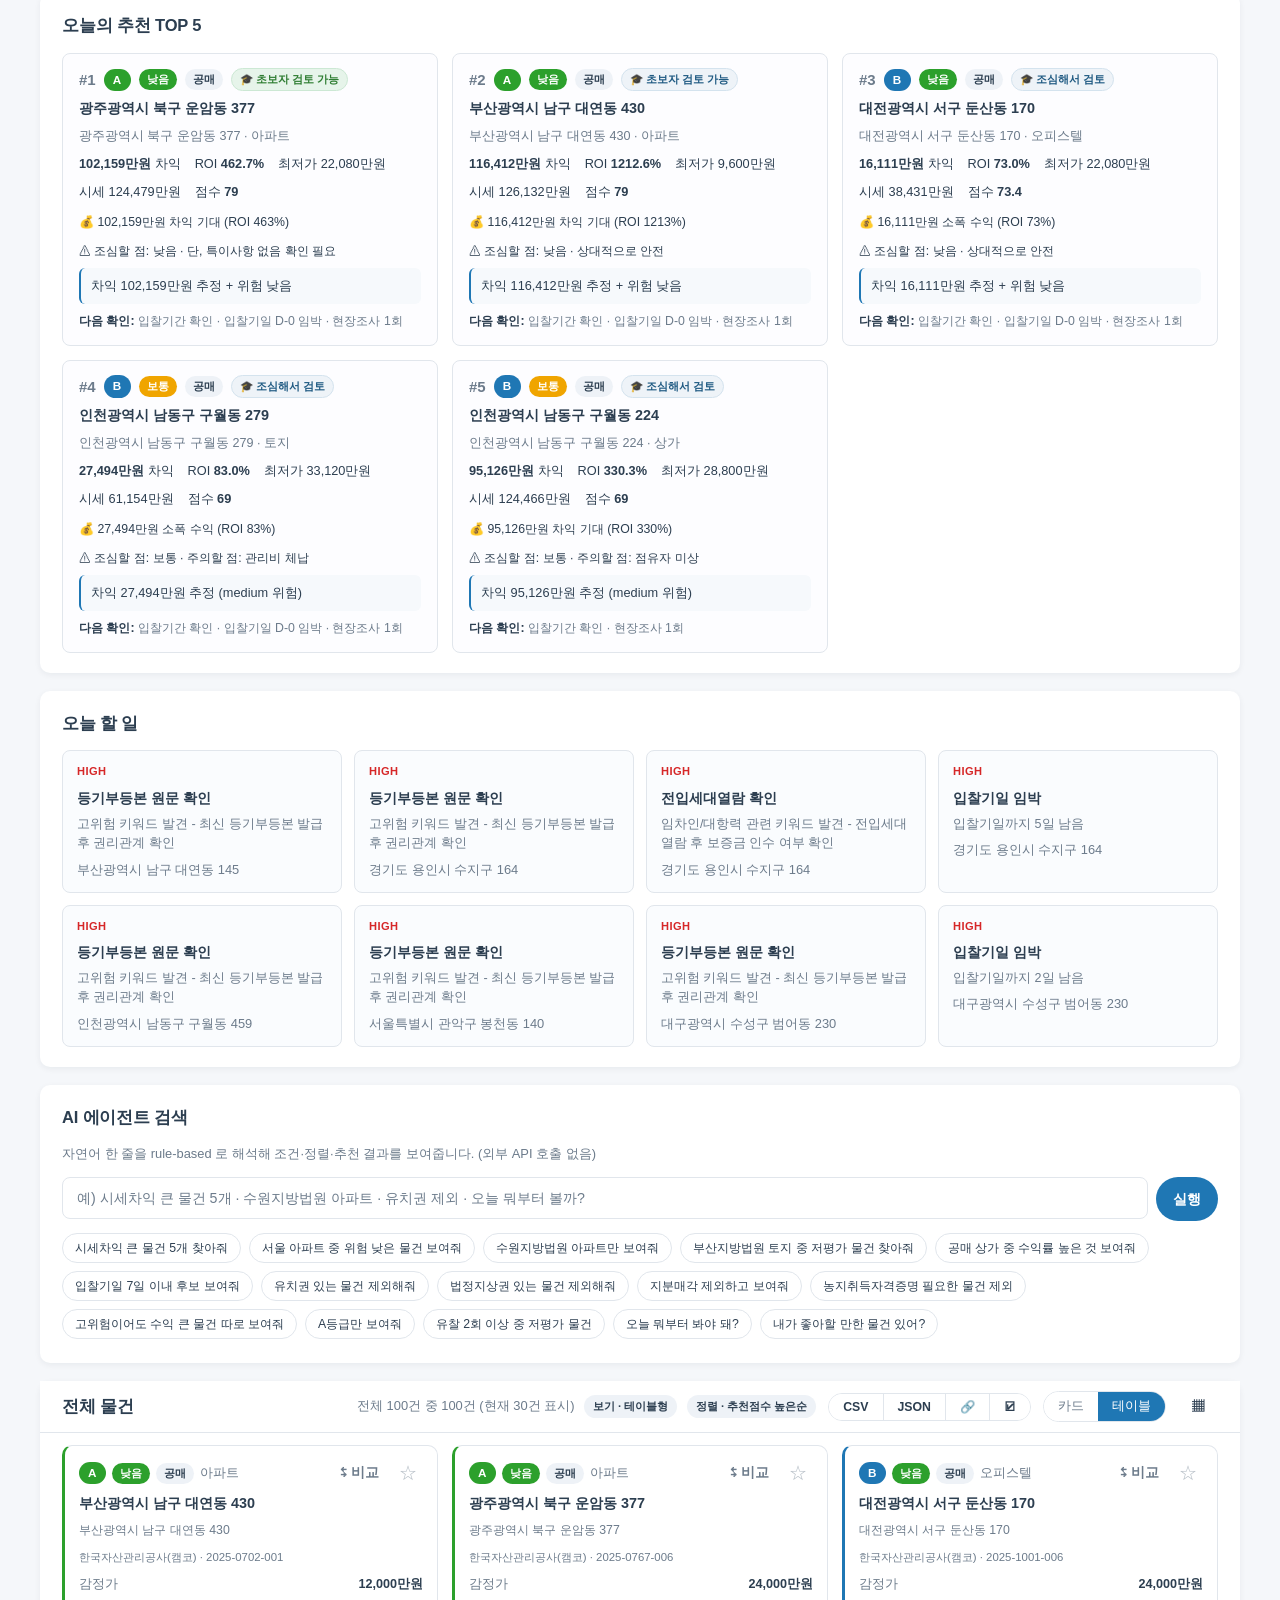
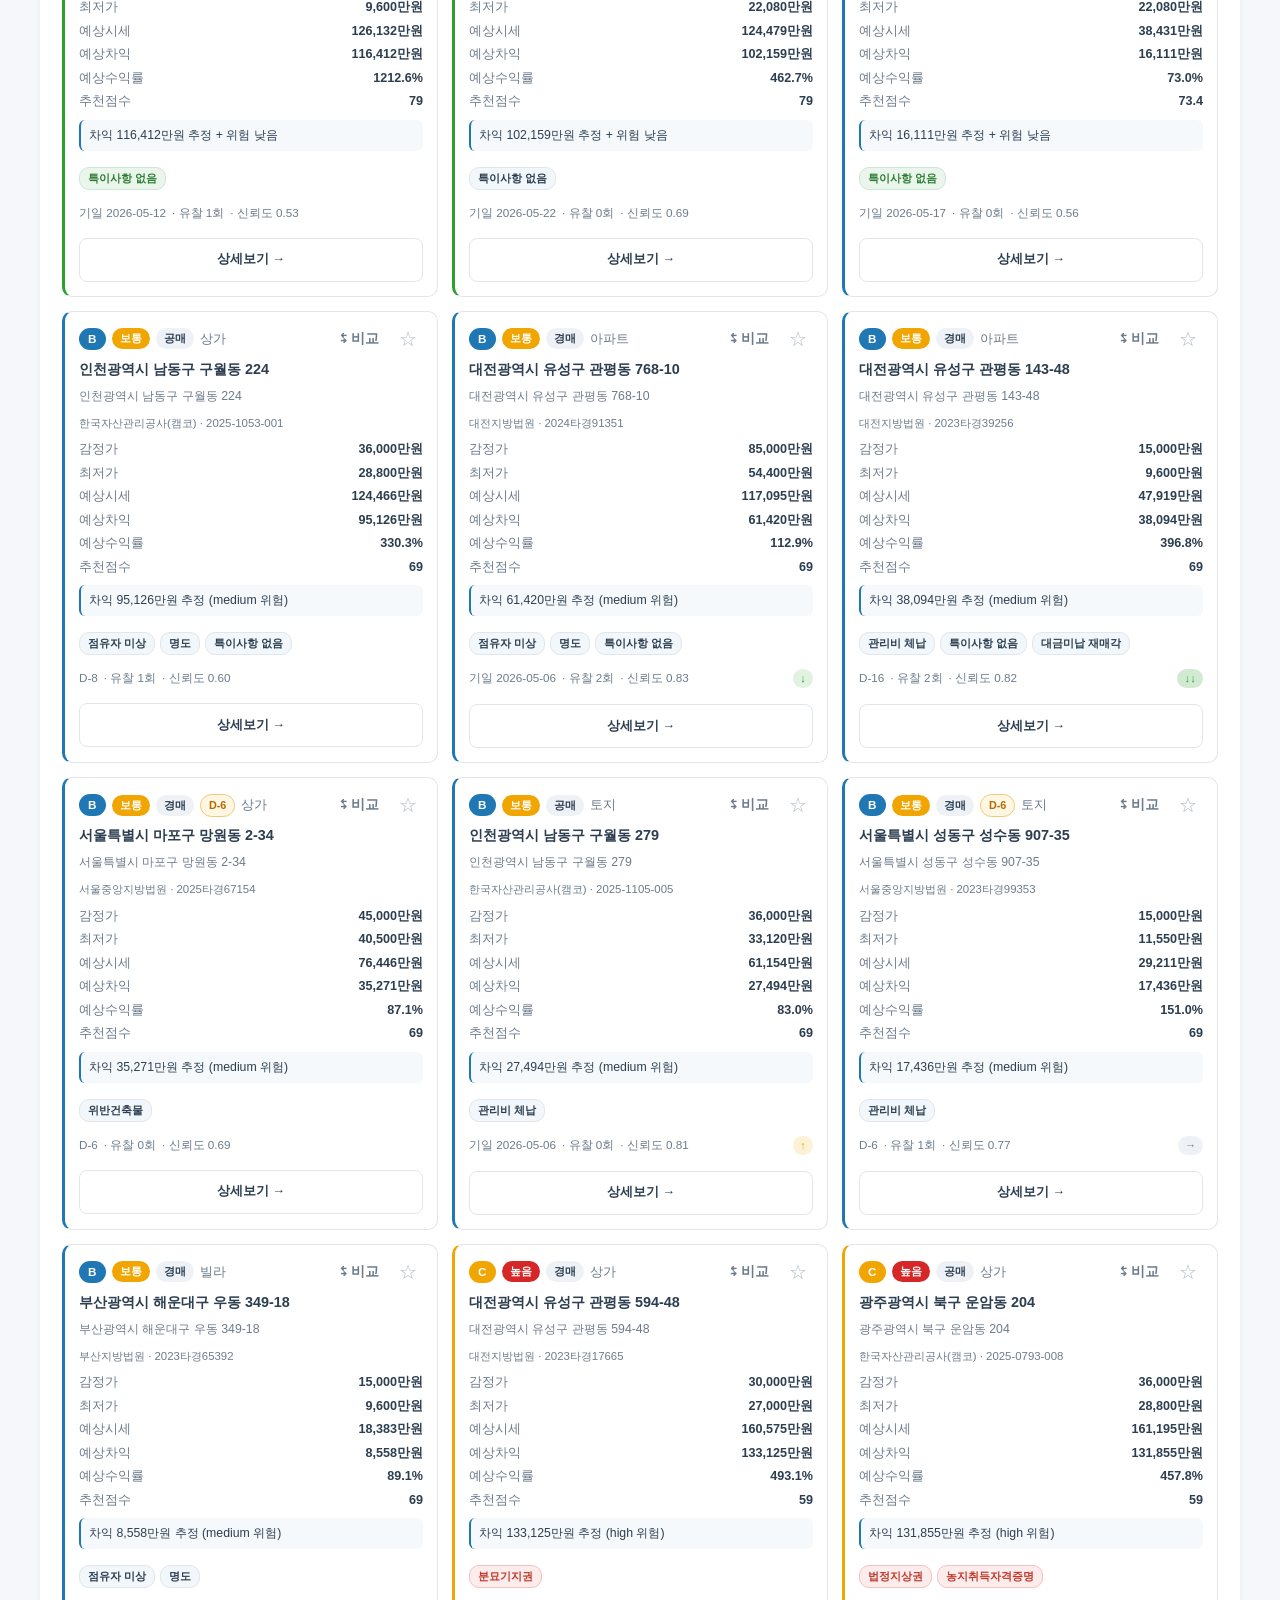
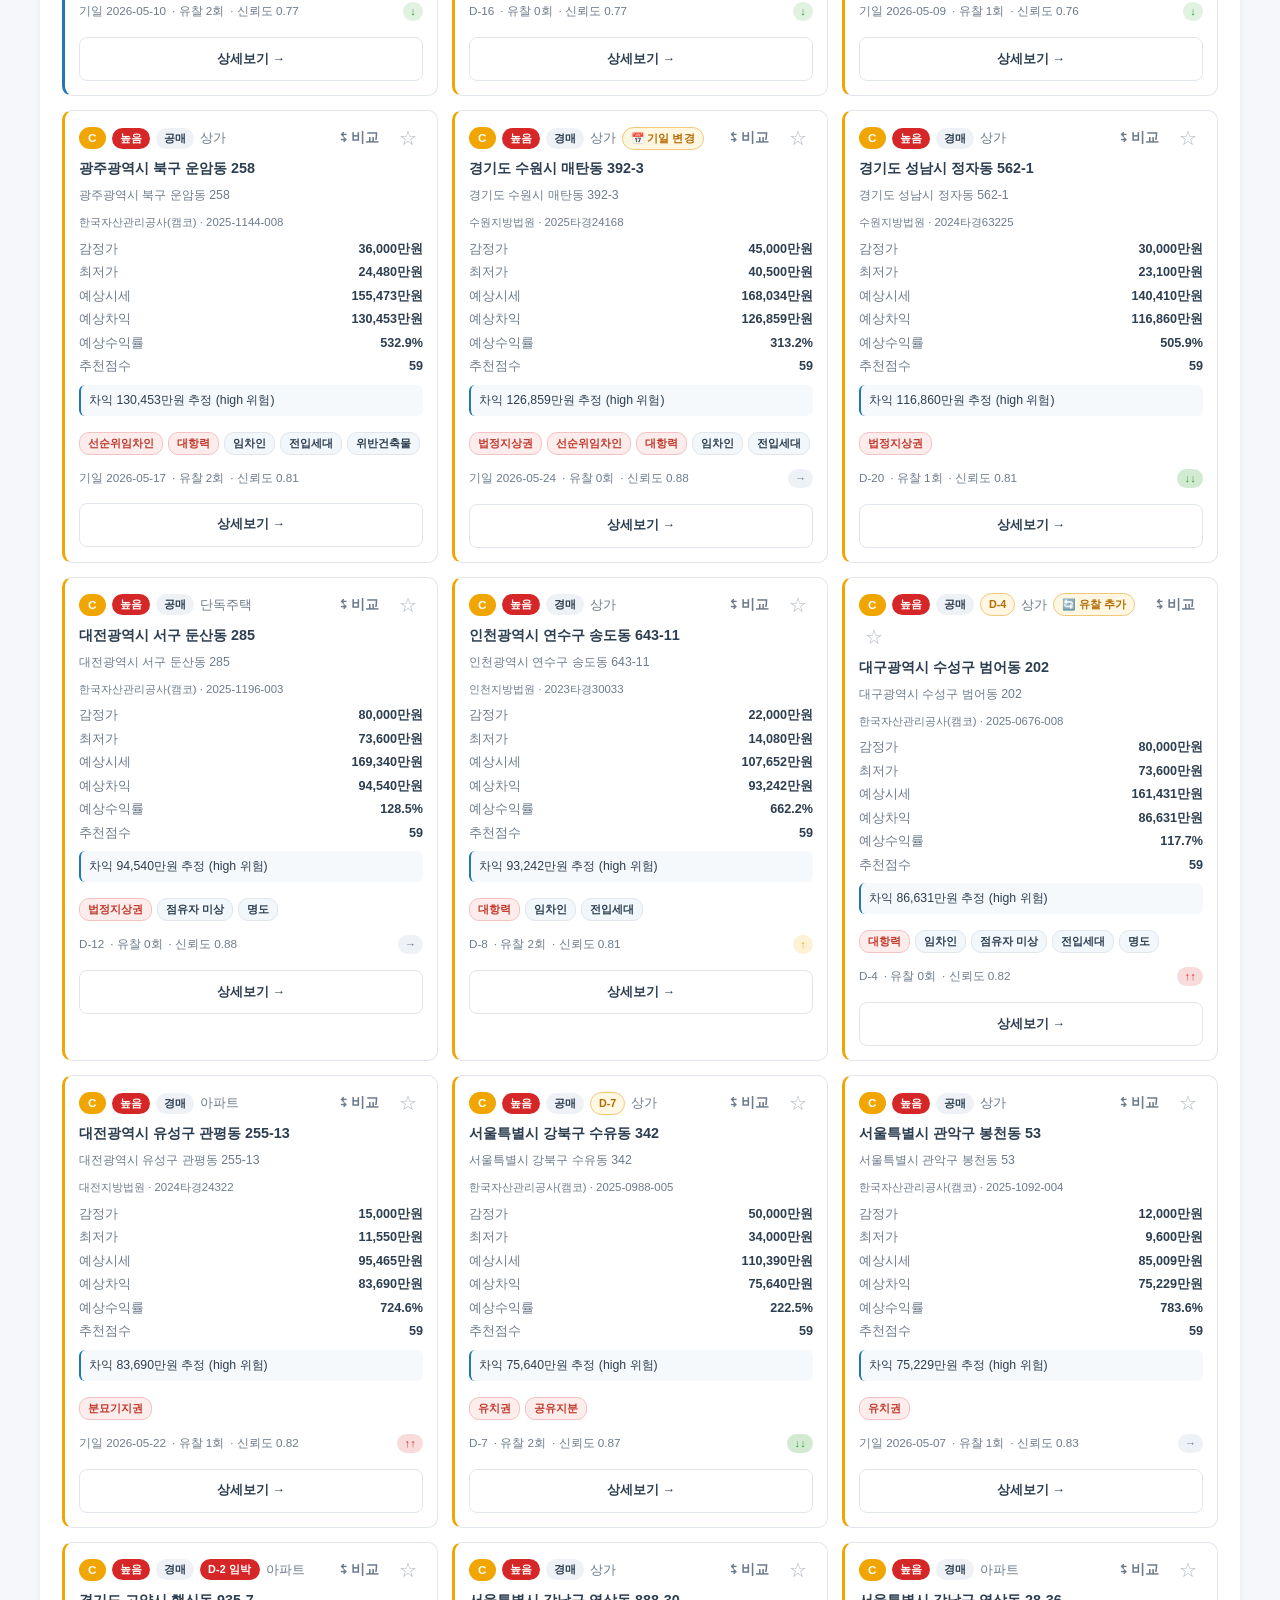
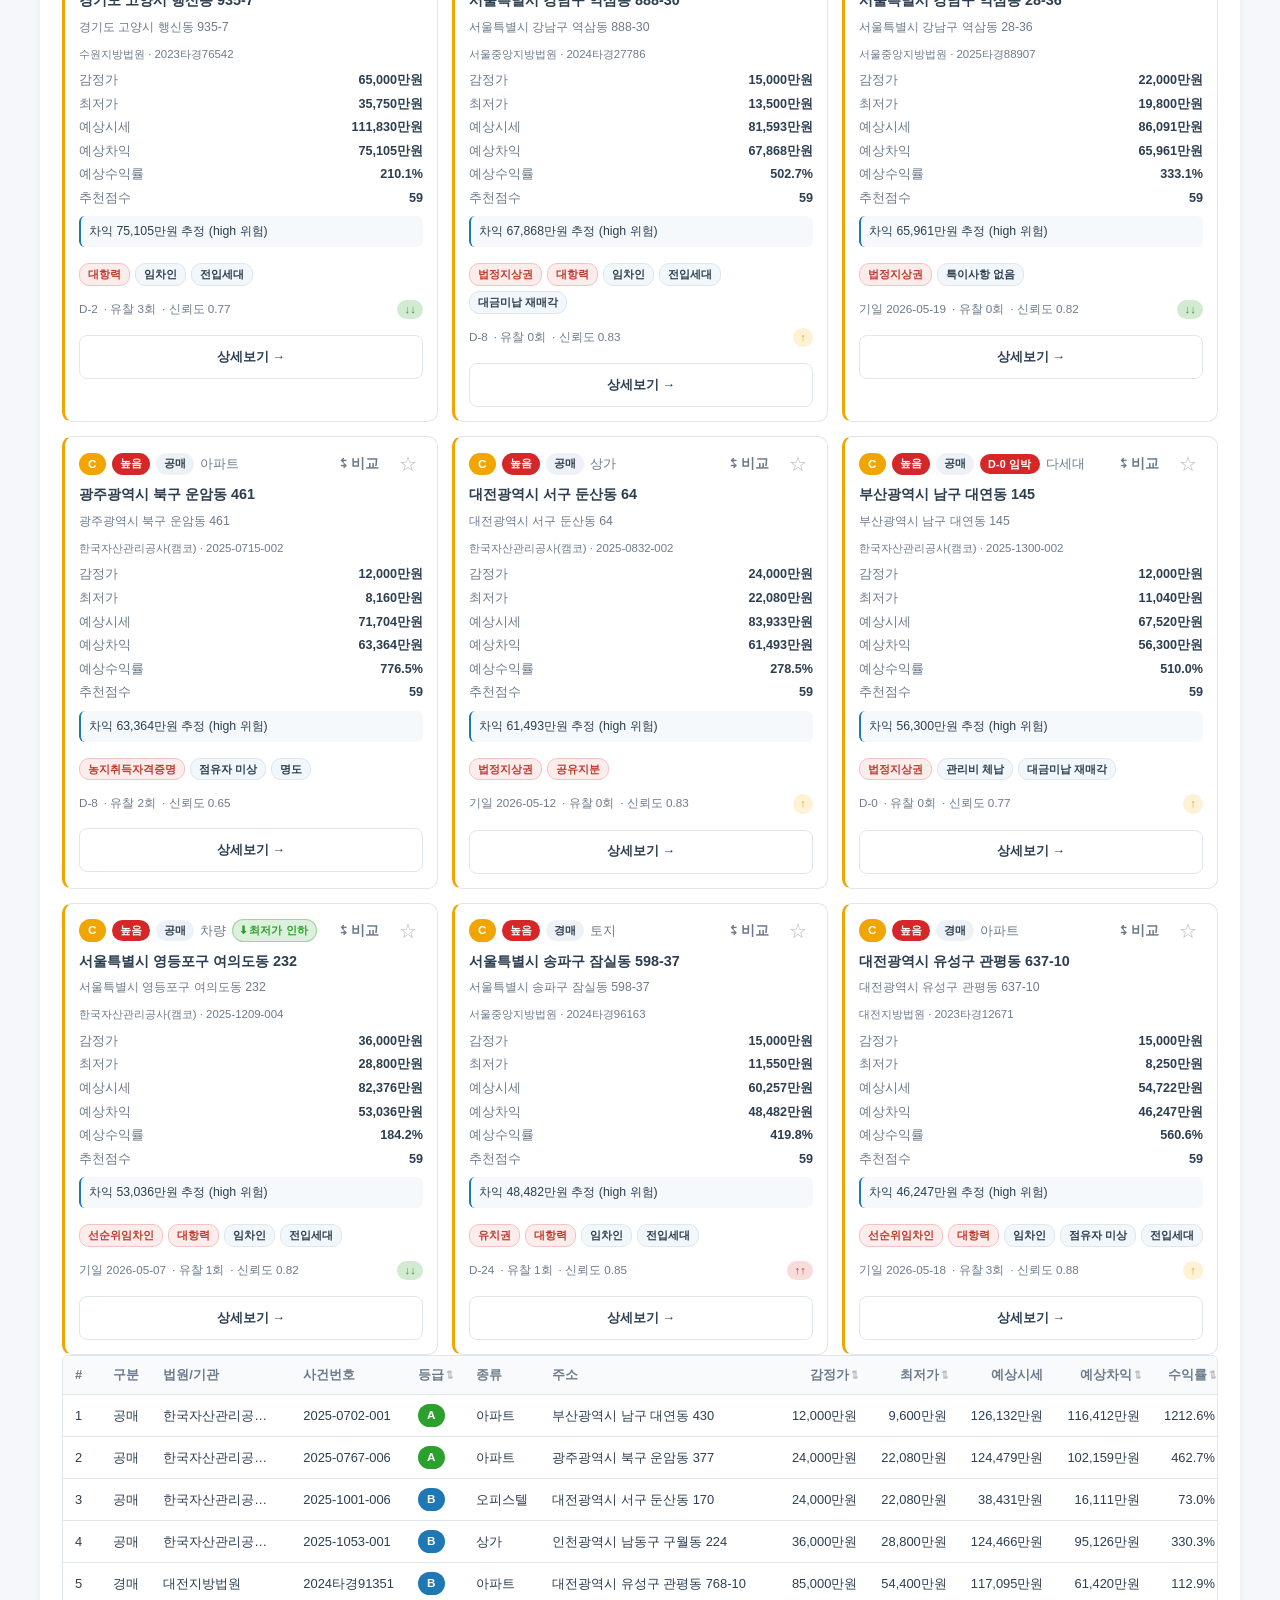
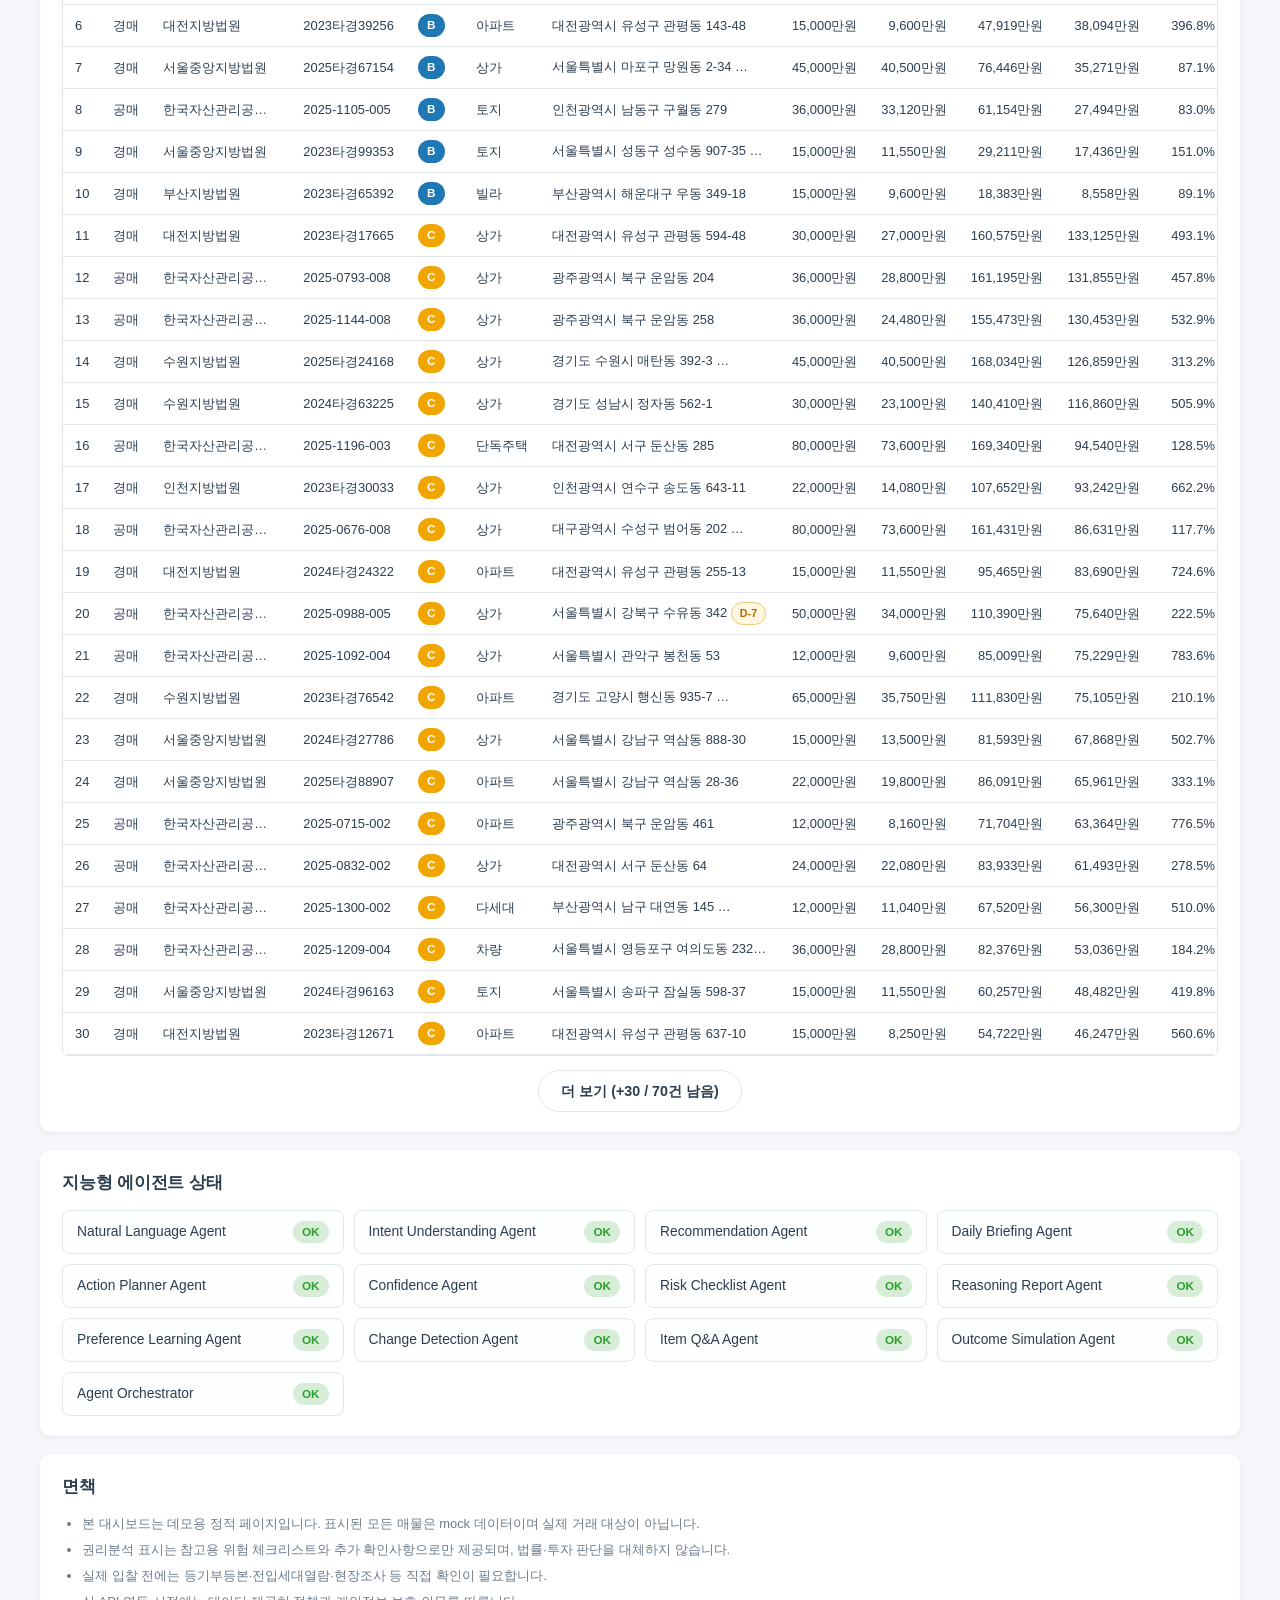
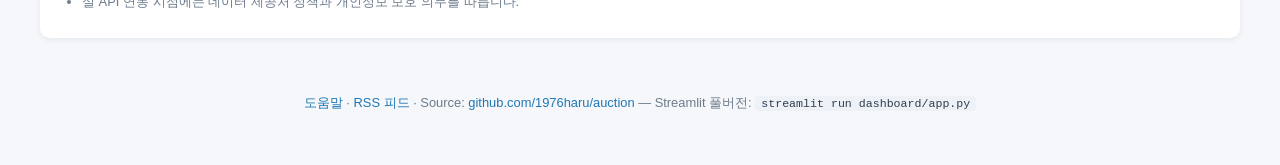
==== commit df6d7f18: "Improve rule based agent search 연번 12 AI 에이전트 검색 보완 — 자연어를 rule-based 로 해석해 조건·정렬·추천을 정적 대시보드에서 보여준다" ====
--- a/docs/index.html
+++ b/docs/index.html
@@ -543,13 +543,14 @@
     <!-- AI 에이전트 검색 -->
     <section class="card" id="section-agent-search">
       <h2>AI 에이전트 검색</h2>
-      <p class="caption">자연어 한 줄로 mock 데이터를 다시 필터·정렬합니다. (rule-based 해석, 외부 API 호출 없음)</p>
+      <p class="caption">자연어 한 줄을 rule-based 로 해석해 조건·정렬·추천 결과를 보여줍니다. (외부 API 호출 없음)</p>
       <div class="agent-search">
-        <input type="search" id="agent-q" placeholder='예) "서울 아파트 중 위험 낮은 물건 보여줘"' aria-label="AI 에이전트 자연어 검색" />
+        <input type="search" id="agent-q" placeholder='예) 시세차익 큰 물건 5개 · 수원지방법원 아파트 · 유치권 제외 · 오늘 뭐부터 볼까?' aria-label="AI 에이전트 자연어 검색" />
         <button class="btn btn-primary" id="agent-go">실행</button>
       </div>
       <div class="agent-examples" id="agent-examples"></div>
-      <div class="agent-result" id="agent-result"></div>
+      <!-- 해석 결과·적용 조건·결과 요약·주의/가정·상위 카드가 모두 이 영역에 렌더됩니다 -->
+      <div class="agent-result" id="agent-result" aria-live="polite"></div>
     </section>
 
     <!-- 전체 물건 -->
--- a/docs/styles.css
+++ b/docs/styles.css
@@ -2276,6 +2276,60 @@
   grid-template-columns: repeat(auto-fill, minmax(260px, 1fr));
 }
 
+/* ── AI 에이전트 결과 패널 (연번 12) ───────────────── */
+.agent-result-head {
+  display: flex;
+  align-items: center;
+  justify-content: space-between;
+  gap: 10px;
+  flex-wrap: wrap;
+}
+.agent-active-badge {
+  display: inline-block;
+  font-size: 0.74rem;
+  font-weight: 600;
+  color: #fff;
+  background: var(--color-primary);
+  border-radius: 999px;
+  padding: 2px 10px;
+  margin-left: 6px;
+  vertical-align: middle;
+}
+.agent-reset { white-space: nowrap; }
+.agent-interpret {
+  border: 1px solid var(--color-border);
+  border-radius: 10px;
+  padding: 10px 12px;
+  margin: 6px 0 12px;
+  background: var(--color-tap-bg);
+  display: grid;
+  gap: 6px;
+}
+.agent-line { display: flex; gap: 8px; align-items: flex-start; flex-wrap: wrap; font-size: 0.86rem; }
+.agent-line-label {
+  flex: 0 0 5.5em;
+  color: var(--color-text-muted);
+  font-size: 0.8rem;
+  padding-top: 2px;
+}
+.agent-input-echo { font-weight: 600; }
+.agent-chips { display: flex; flex-wrap: wrap; gap: 6px; }
+.agent-cond-chip {
+  background: var(--color-surface);
+  border: 1px solid var(--color-border);
+  border-radius: 999px;
+  padding: 2px 10px;
+  font-size: 0.8rem;
+}
+.agent-sublist { margin: 0; padding-left: 18px; }
+.agent-sublist li { font-size: 0.82rem; margin-bottom: 2px; }
+.agent-plan-group { margin-bottom: 16px; }
+.agent-plan-group h4 { margin: 4px 0 8px; font-size: 0.92rem; }
+@media (max-width: 600px) {
+  .agent-line-label { flex-basis: 100%; padding-top: 0; }
+  .agent-result-head { flex-direction: column; align-items: flex-start; }
+}
+
 /* ── Items section ───────────────────────── */
 .items-head {
   display: flex;
@@ -2657,6 +2711,7 @@
   transform: translate(-50%, -50%);
   width: min(720px, 92vw);
   max-height: 88vh;
+  /* 아래 #detail-modal 규칙에서 상세 패널만 넓게 키운다 */
   background: var(--color-surface);
   color: var(--color-text);
   border-radius: var(--radius);
@@ -2726,10 +2781,170 @@
 }
 .detail-grid .k { color: var(--color-text-muted); font-size: 0.86rem; }
 .detail-grid .v { font-size: 0.92rem; }
+.detail-grid.compact { gap: 4px 12px; margin-bottom: 8px; }
+.detail-grid .v.strong { font-weight: 700; }
+.detail-grid .v.neg { color: var(--color-danger, #c0392b); font-weight: 700; }
 .detail-section { margin-top: 16px; }
-.detail-section h3 { margin: 0 0 6px; font-size: 0.95rem; }
+.detail-section h3 { margin: 0 0 6px; font-size: 0.95rem; display: flex; align-items: center; gap: 8px; flex-wrap: wrap; }
 .detail-section ul { margin: 4px 0 0; padding-left: 20px; }
 .detail-section li { font-size: 0.88rem; margin-bottom: 4px; }
+
+/* ── 연번 11: 상세 패널 (의사결정 근거) ───────────────────────── */
+/* PC: 상세 모달을 넓게 + 일부 섹션 2열 배치 */
+#detail-modal .modal-panel { width: min(1040px, 94vw); max-height: 90vh; }
+.detail-2col {
+  display: grid;
+  grid-template-columns: 1fr 1fr;
+  gap: 0 20px;
+  align-items: start;
+}
+@media (max-width: 760px) {
+  #detail-modal .modal-panel { width: 96vw; }
+  .detail-2col { grid-template-columns: 1fr; gap: 0; }
+}
+
+/* 상세 패널 카드형 섹션 외곽선 (가독성) */
+.detail-section.ds-info,
+.detail-section.ds-price, .detail-section.ds-profit,
+.detail-section.ds-bid, .detail-section.ds-risk,
+.detail-section.ds-ai, .detail-section.ds-checklist,
+.detail-section.ds-field, .detail-section.ds-docs,
+.detail-section.ds-confidence {
+  border: 1px solid var(--color-border);
+  border-radius: 10px;
+  padding: 12px 14px;
+  background: var(--color-surface);
+}
+
+/* 액션바 */
+.detail-actionbar {
+  display: flex;
+  flex-wrap: wrap;
+  gap: 6px;
+  align-items: center;
+  position: sticky;
+  top: -18px;
+  z-index: 2;
+  padding: 8px 0;
+  margin: -4px 0 6px;
+  background: var(--color-surface);
+}
+.detail-actionbar .da-spacer { flex: 1 1 auto; }
+.da-btn, .da-toggle {
+  border: 1px solid var(--color-border);
+  background: var(--color-input);
+  color: var(--color-text);
+  border-radius: 999px;
+  padding: 7px 12px;
+  font-size: 0.82rem;
+  cursor: pointer;
+  min-height: 36px;
+}
+.da-btn:active, .da-toggle:active { background: var(--color-tap-bg); }
+.da-toggle.on, .da-btn[aria-pressed="true"] {
+  background: var(--color-primary);
+  color: #fff;
+  border-color: var(--color-primary);
+}
+@media (hover: hover) {
+  .da-btn:hover, .da-toggle:hover { border-color: var(--color-primary); }
+}
+
+/* D-day pill */
+.dday-pill {
+  display: inline-block;
+  background: var(--color-tap-bg);
+  border-radius: 6px;
+  padding: 1px 7px;
+  font-size: 0.78rem;
+  margin-left: 4px;
+}
+
+/* 예상 입찰가 카드 */
+.bid-cards {
+  display: grid;
+  grid-template-columns: repeat(4, 1fr);
+  gap: 8px;
+}
+.bid-card {
+  border: 1px solid var(--color-border);
+  border-radius: 8px;
+  padding: 8px 6px;
+  text-align: center;
+  background: var(--color-input);
+}
+.bid-card.hl { border-color: var(--color-primary); }
+.bid-card.muted { opacity: 0.75; }
+.bid-card .bid-cap { display: block; font-size: 0.74rem; color: var(--color-text-muted); margin-bottom: 3px; }
+.bid-card b { font-size: 0.92rem; }
+.bid-card .bid-restricted { font-size: 0.76rem; color: var(--color-danger, #c0392b); font-weight: 600; }
+.bid-warns { margin-top: 8px; }
+.bid-warns li { font-size: 0.8rem; color: var(--color-text-muted); }
+@media (max-width: 480px) {
+  .bid-cards { grid-template-columns: repeat(2, 1fr); }
+}
+
+/* 위험 분석 */
+.risk-sub p { margin: 6px 0; font-size: 0.86rem; }
+.risk-add-label { margin: 8px 0 2px; }
+
+/* AI 추천 */
+.ai-verdict {
+  background: var(--color-tap-bg);
+  border-radius: 8px;
+  padding: 8px 10px;
+  font-size: 0.9rem;
+  margin: 0 0 8px;
+}
+.ai-action-label { margin: 8px 0 2px; }
+
+/* 현장조사 체크리스트 */
+.field-kw-label { margin: 8px 0 4px; }
+.field-kw-block { margin: 4px 0; }
+.field-kw-title {
+  display: inline-block;
+  font-size: 0.82rem;
+  font-weight: 700;
+  background: var(--color-tap-bg);
+  border-radius: 6px;
+  padding: 1px 8px;
+}
+
+/* 문서 상태 */
+.doc-list { list-style: none; padding-left: 0; margin: 4px 0 0; }
+.doc-row { display: flex; align-items: center; gap: 8px; font-size: 0.88rem; margin-bottom: 5px; }
+.doc-row .doc-mark { font-weight: 700; width: 1.2em; text-align: center; }
+.doc-row.ok .doc-mark { color: #2ca02c; }
+.doc-row.no .doc-mark { color: var(--color-danger, #c0392b); }
+.doc-warn { color: var(--color-danger, #c0392b); font-size: 0.84rem; margin-top: 6px; }
+
+/* 신뢰도 진행 막대 */
+.conf-bars { display: grid; gap: 6px; }
+.conf-row { display: grid; grid-template-columns: 7.5em 1fr 3em; align-items: center; gap: 8px; }
+.conf-label { font-size: 0.82rem; color: var(--color-text-muted); }
+.conf-bar { height: 9px; border-radius: 999px; background: var(--color-tap-bg); overflow: hidden; }
+.conf-fill { display: block; height: 100%; border-radius: 999px; background: #1f77b4; }
+.conf-fill.high { background: #2ca02c; }
+.conf-fill.mid { background: #e6a700; }
+.conf-fill.low { background: #c0392b; }
+.conf-val { font-size: 0.82rem; text-align: right; }
+.conf-reasons { margin-top: 6px; padding-left: 18px; }
+
+/* 면책 */
+.detail-disclaimer { margin-top: 14px; }
+
+/* 토글: 다음 확인사항만 / 위험요소만 보기 */
+.modal-body.only-actions .detail-section:not([data-action]):not(.detail-actionbar),
+.modal-body.only-actions .detail-2col:not(:has([data-action])) {
+  display: none;
+}
+.modal-body.only-risk .detail-section:not([data-risk]):not(.detail-actionbar),
+.modal-body.only-risk .detail-2col:not(:has([data-risk])) {
+  display: none;
+}
+/* 액션바는 토글 중에도 항상 표시 */
+.modal-body.only-actions .detail-actionbar,
+.modal-body.only-risk .detail-actionbar { display: flex; }
 
 /* 인쇄 전용 요소 — 평소엔 숨김 */
 .print-only { display: none !important; }
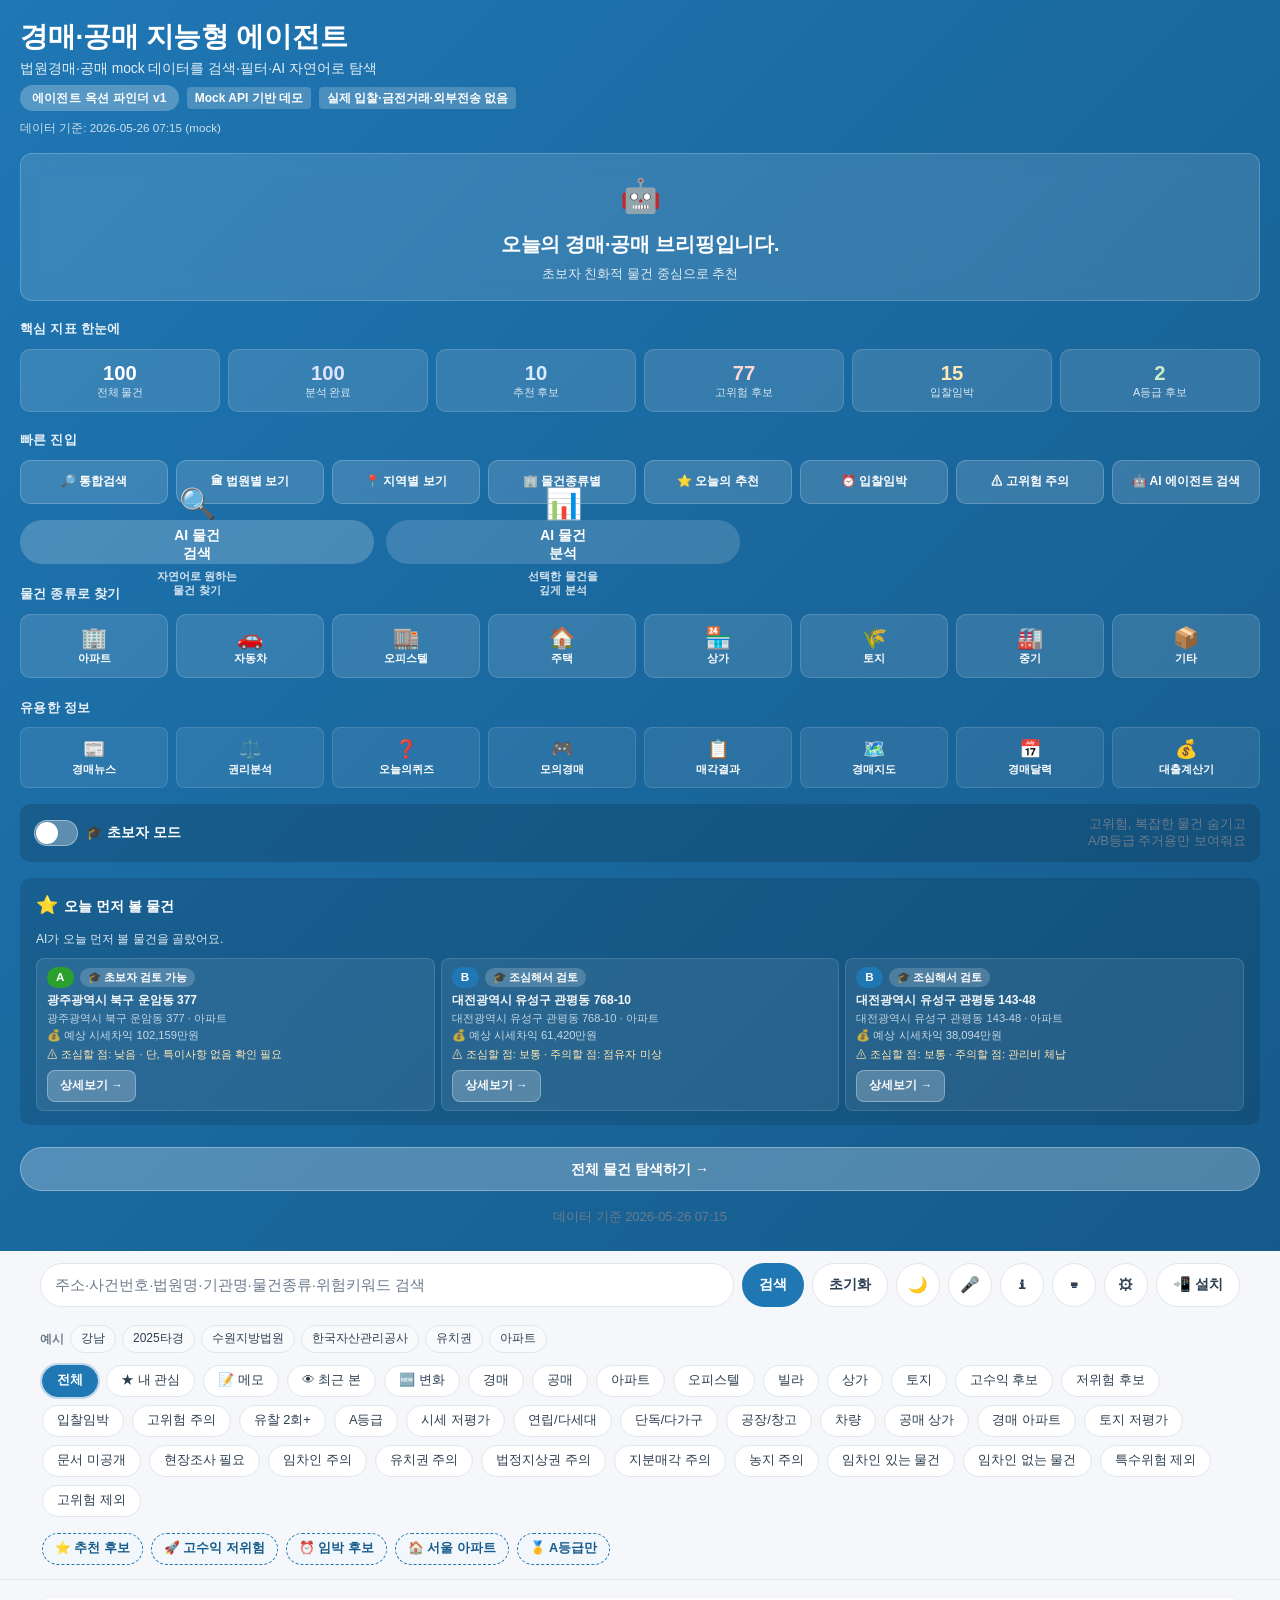
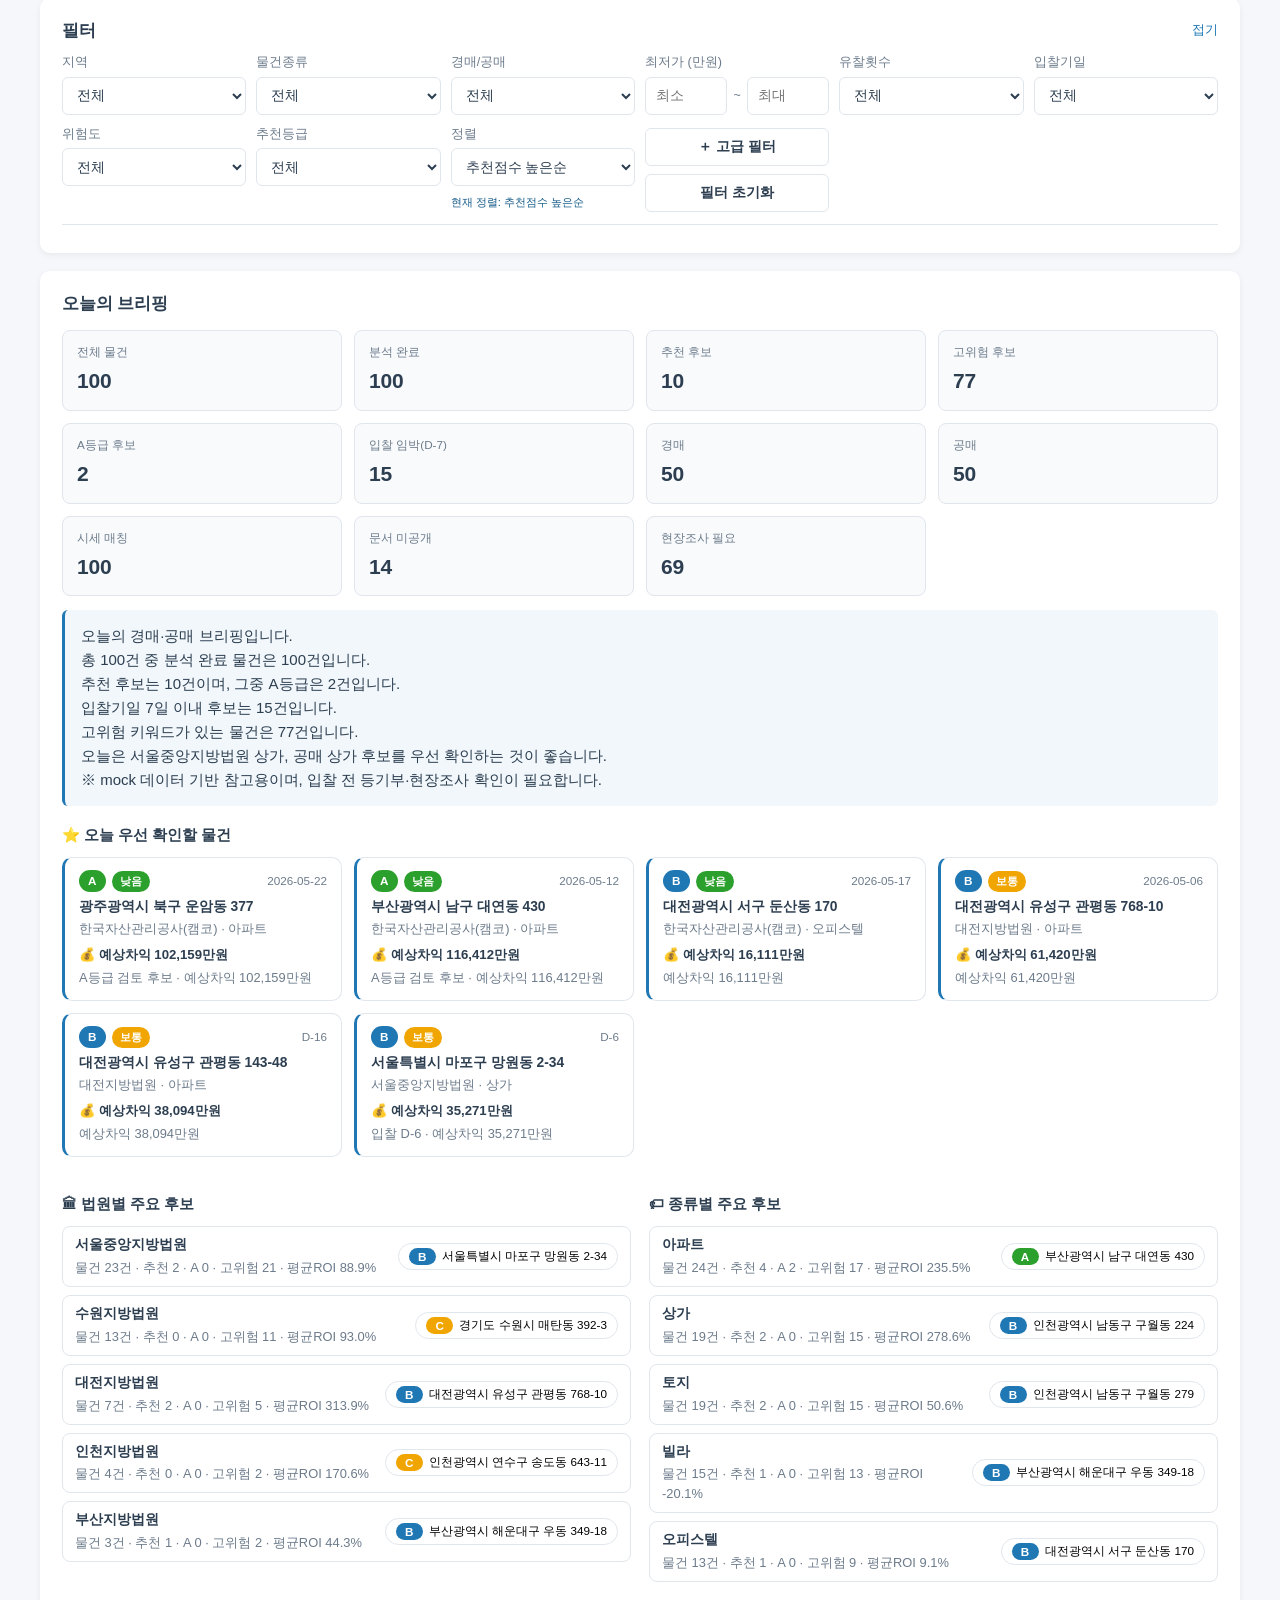
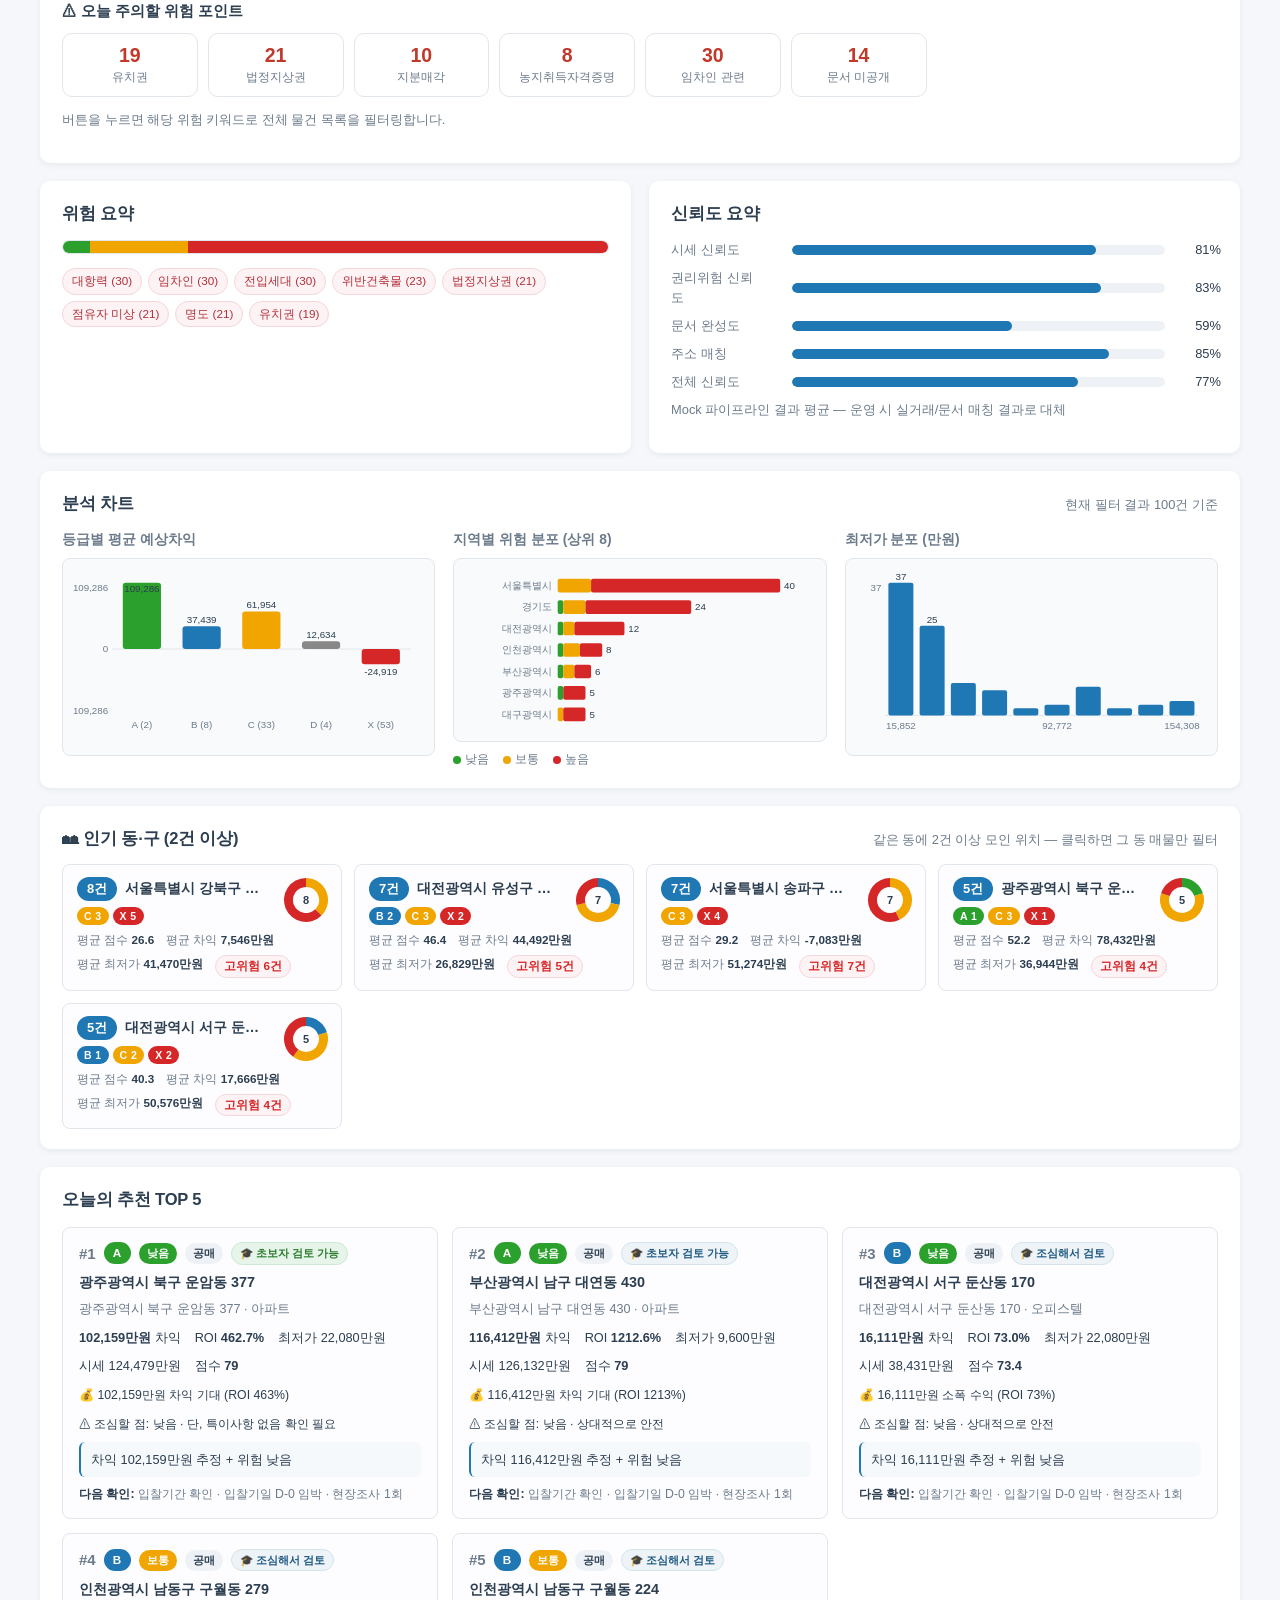
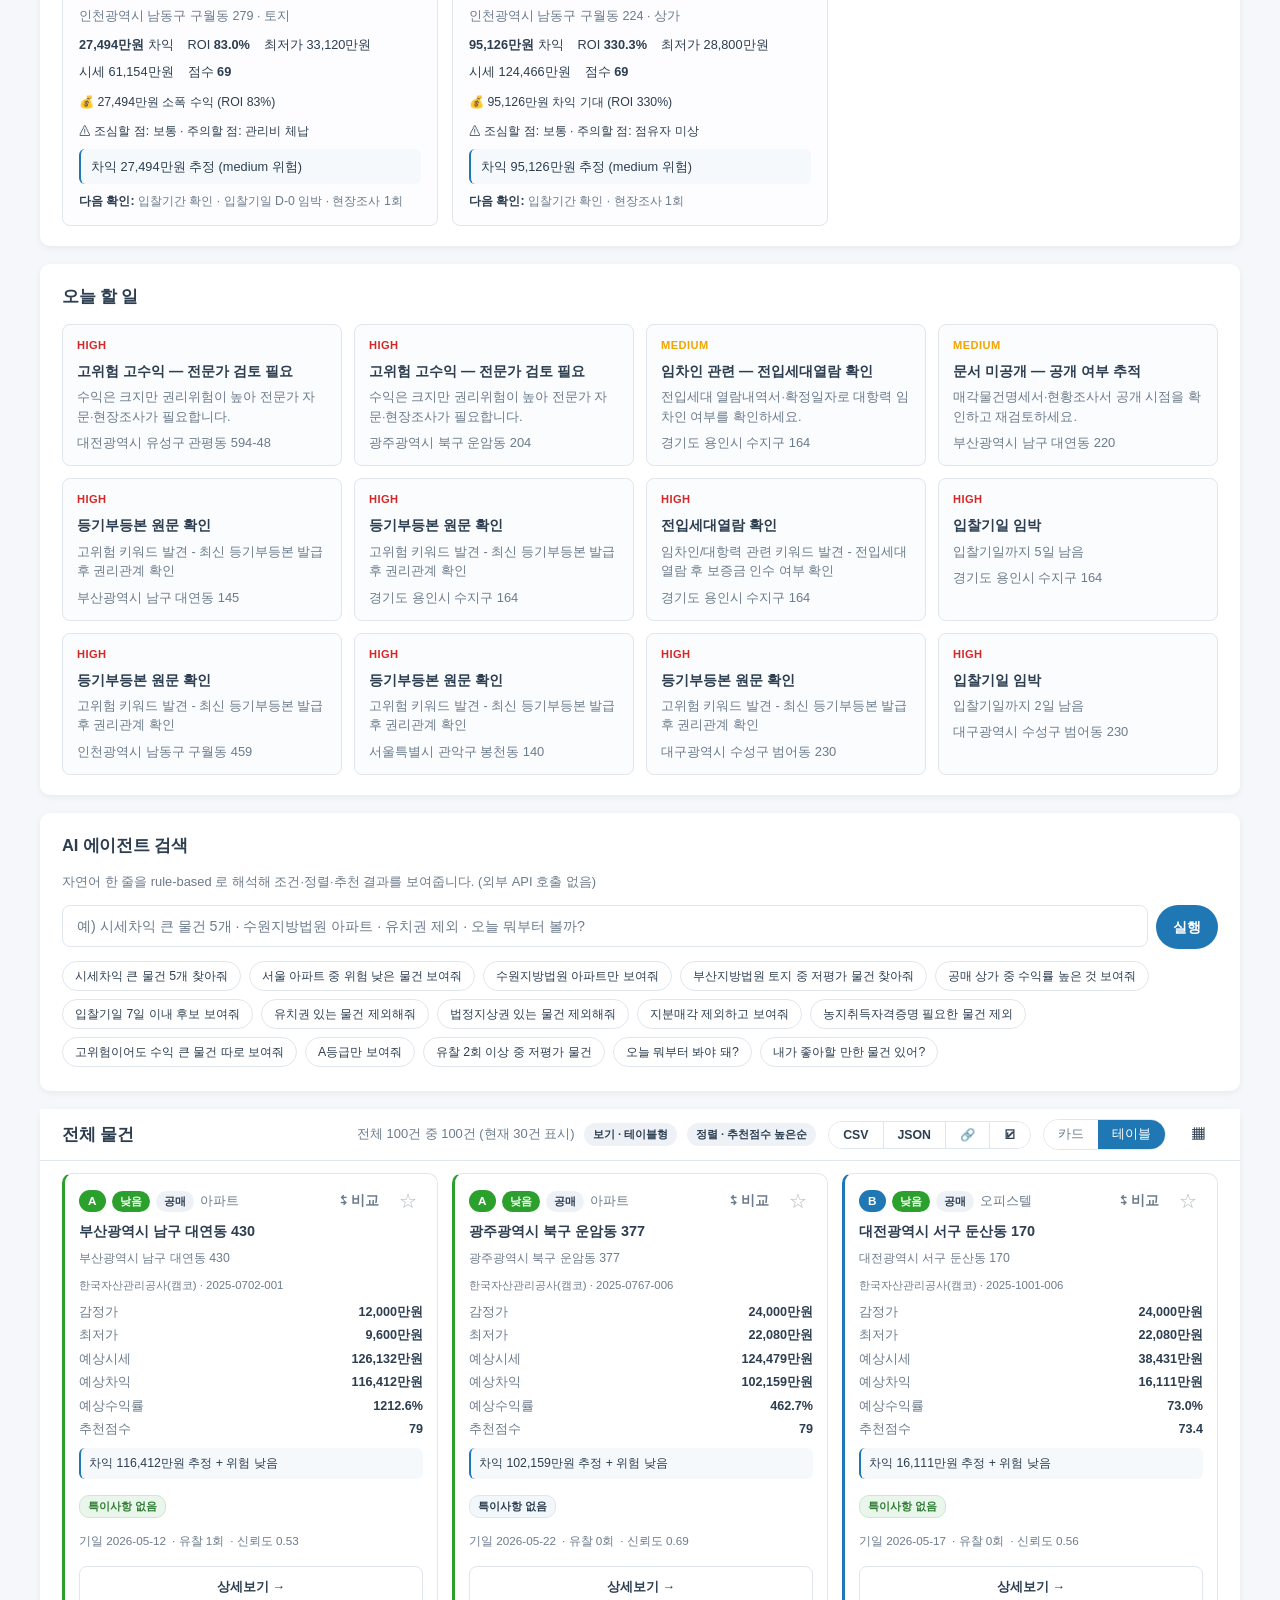
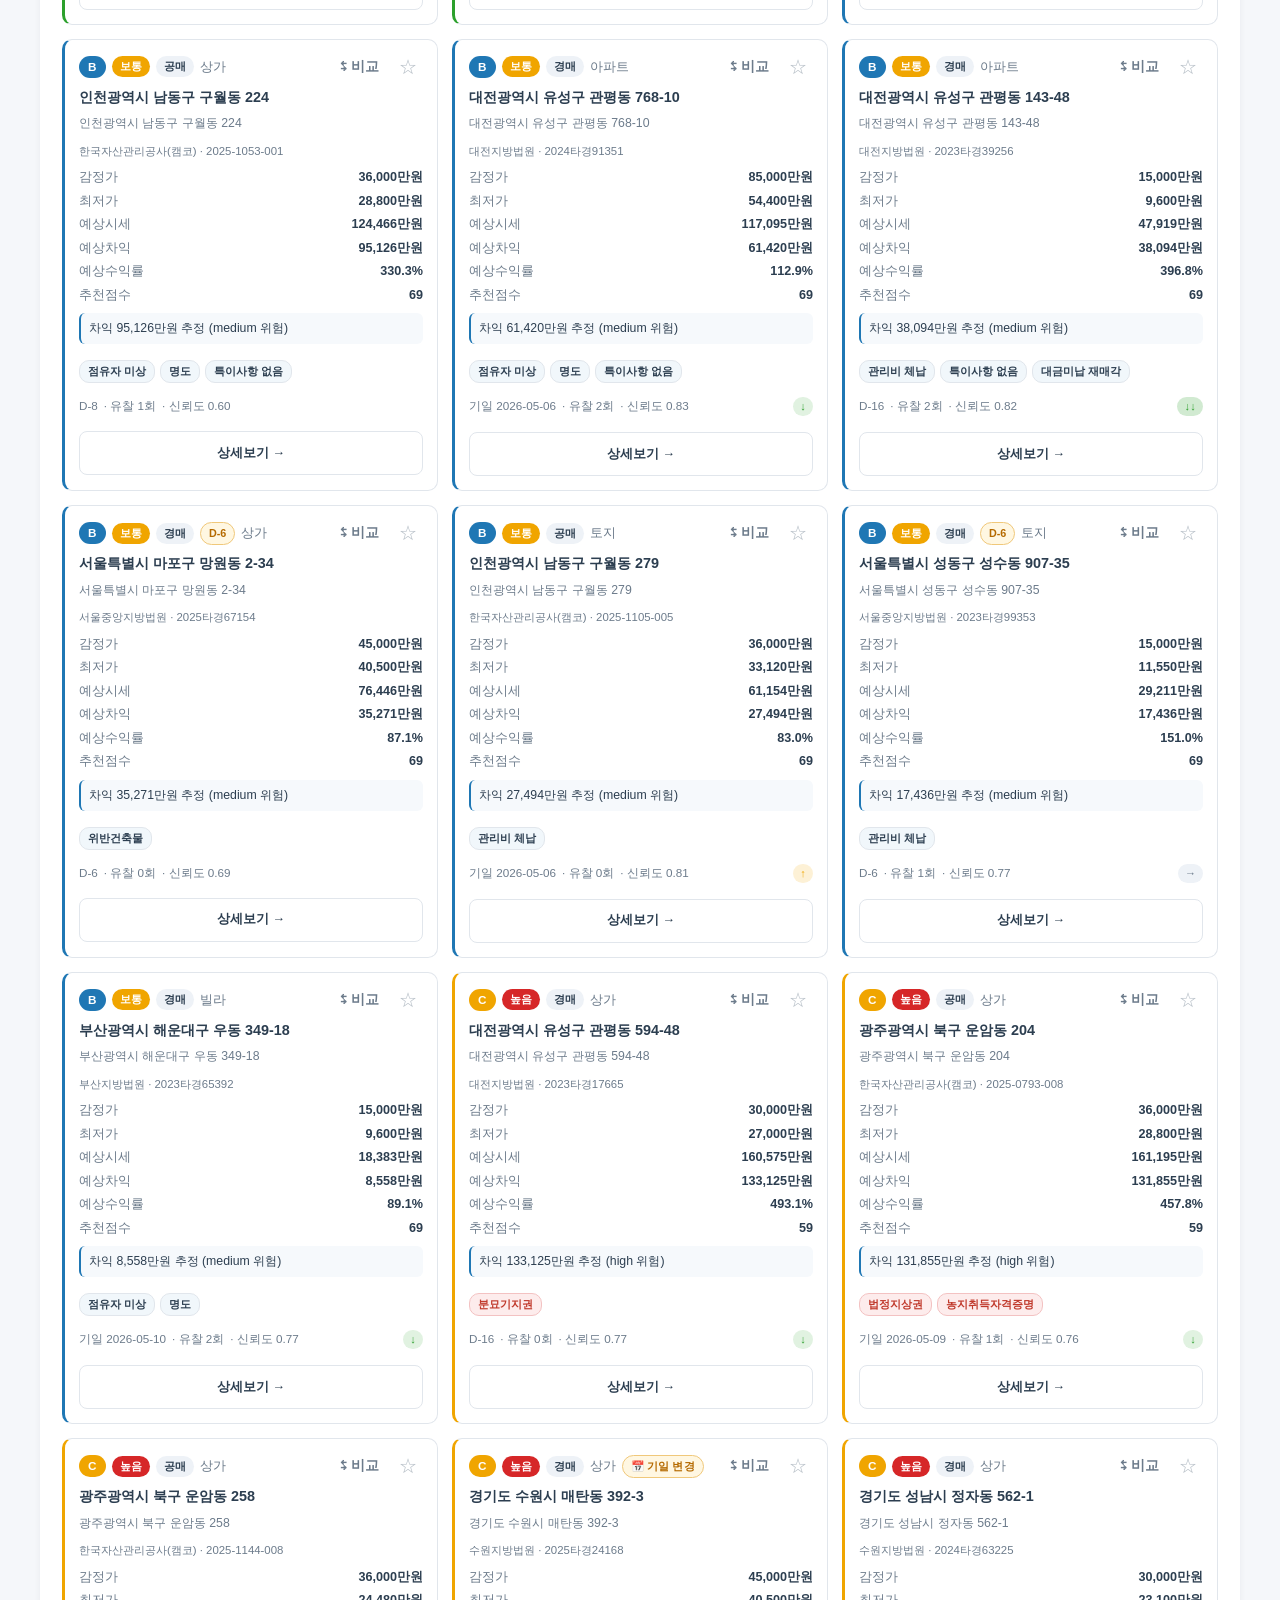
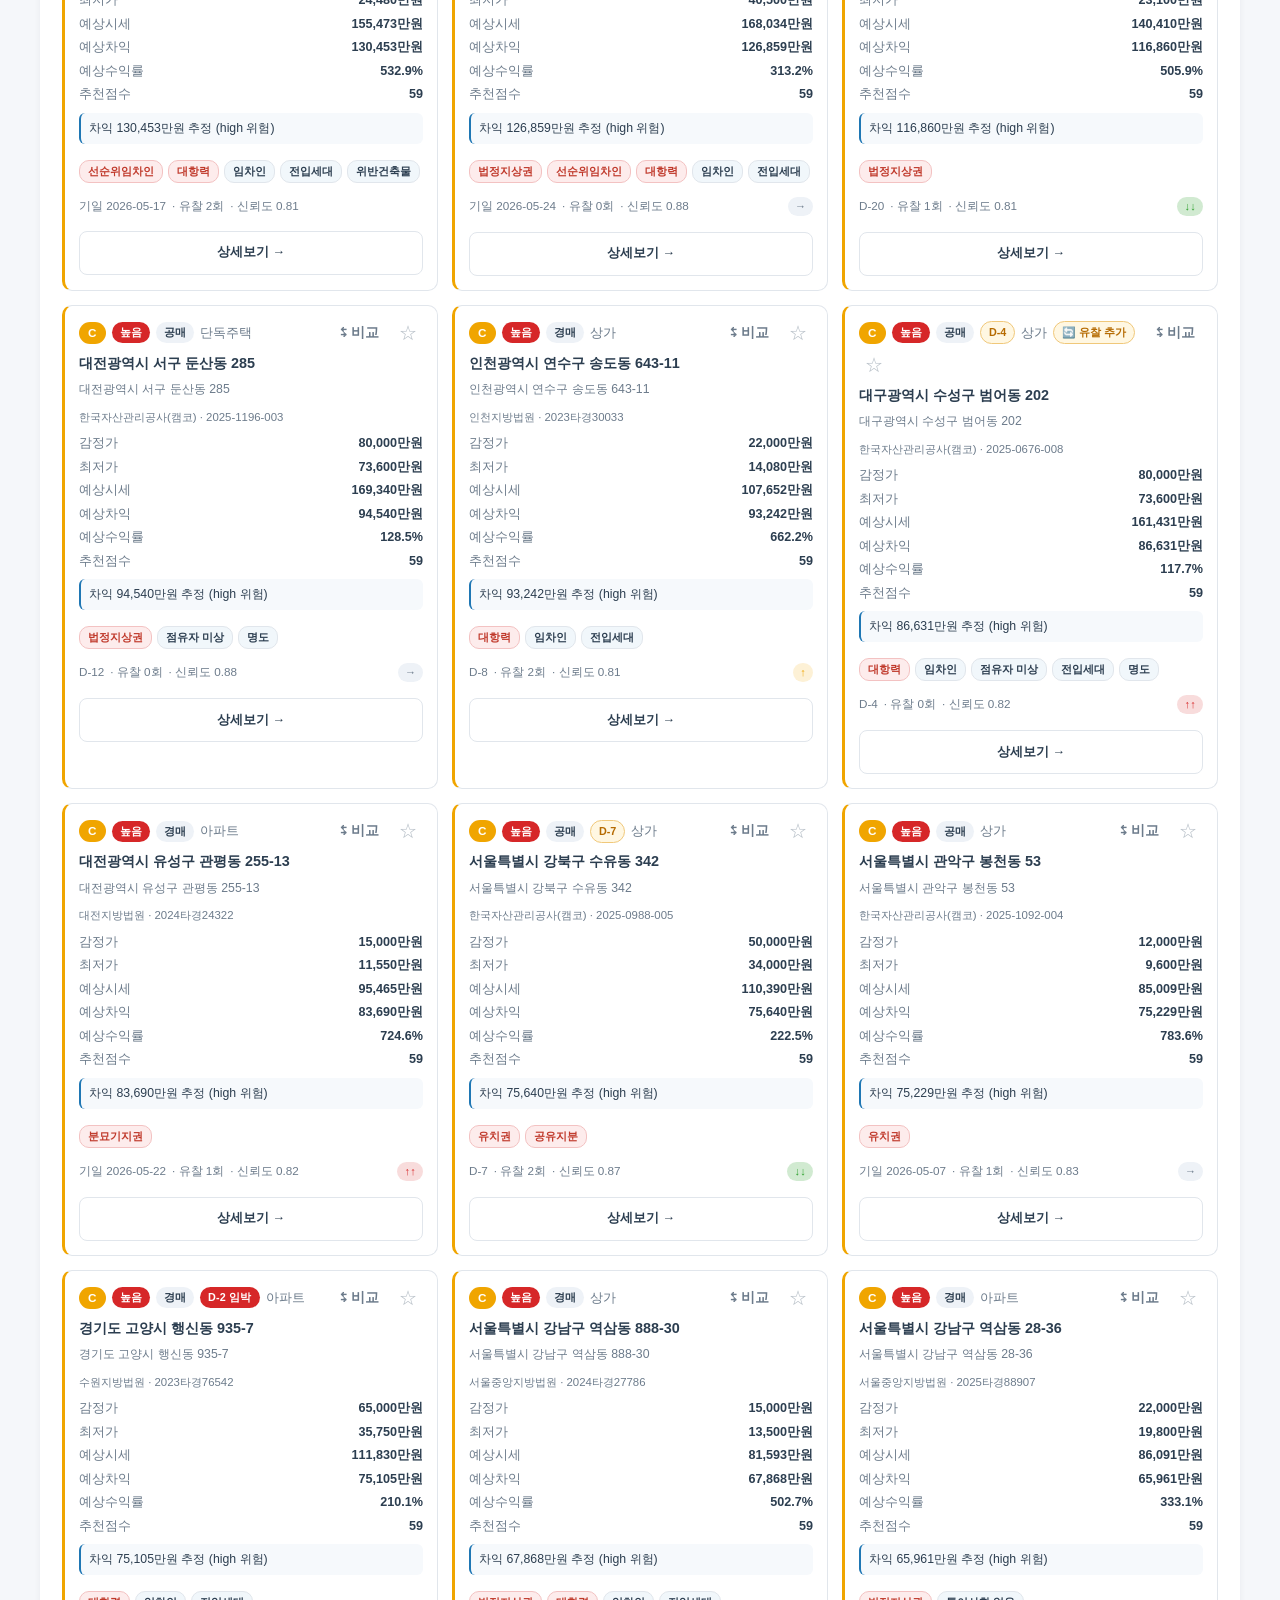
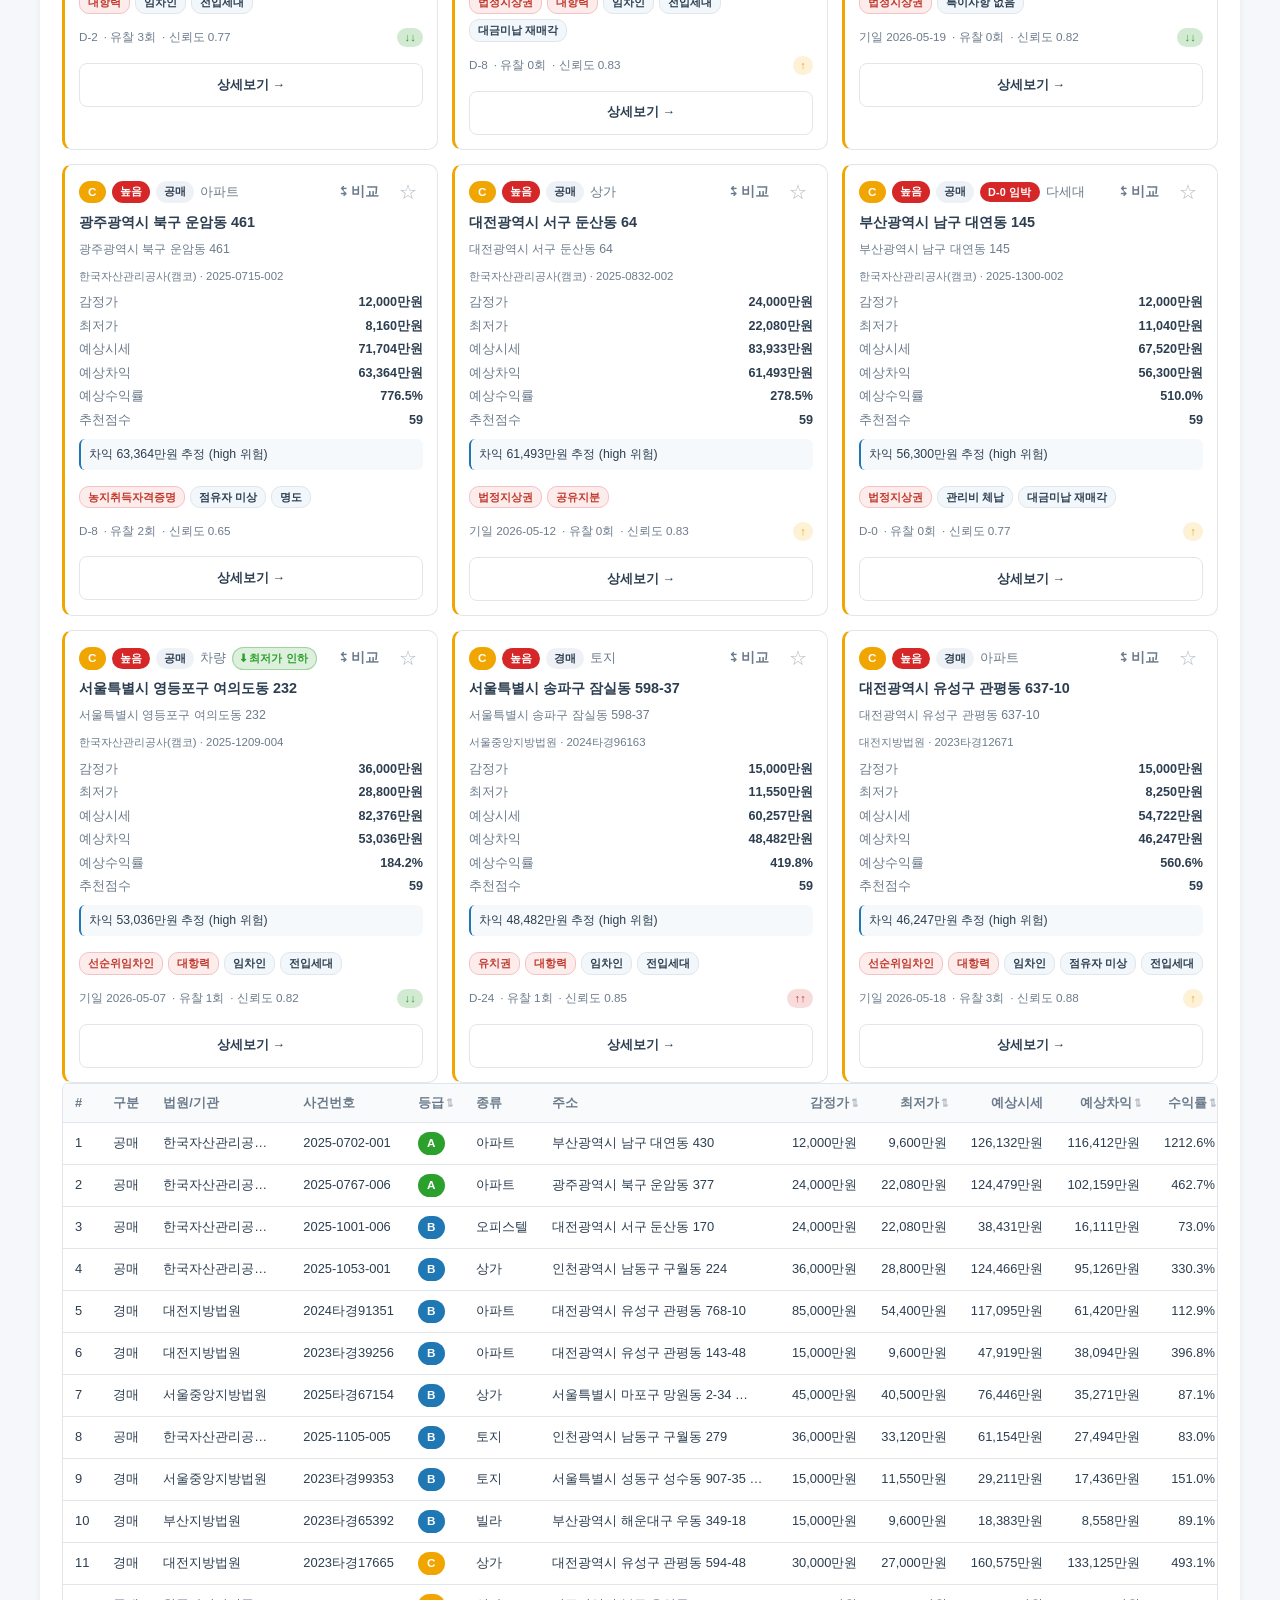
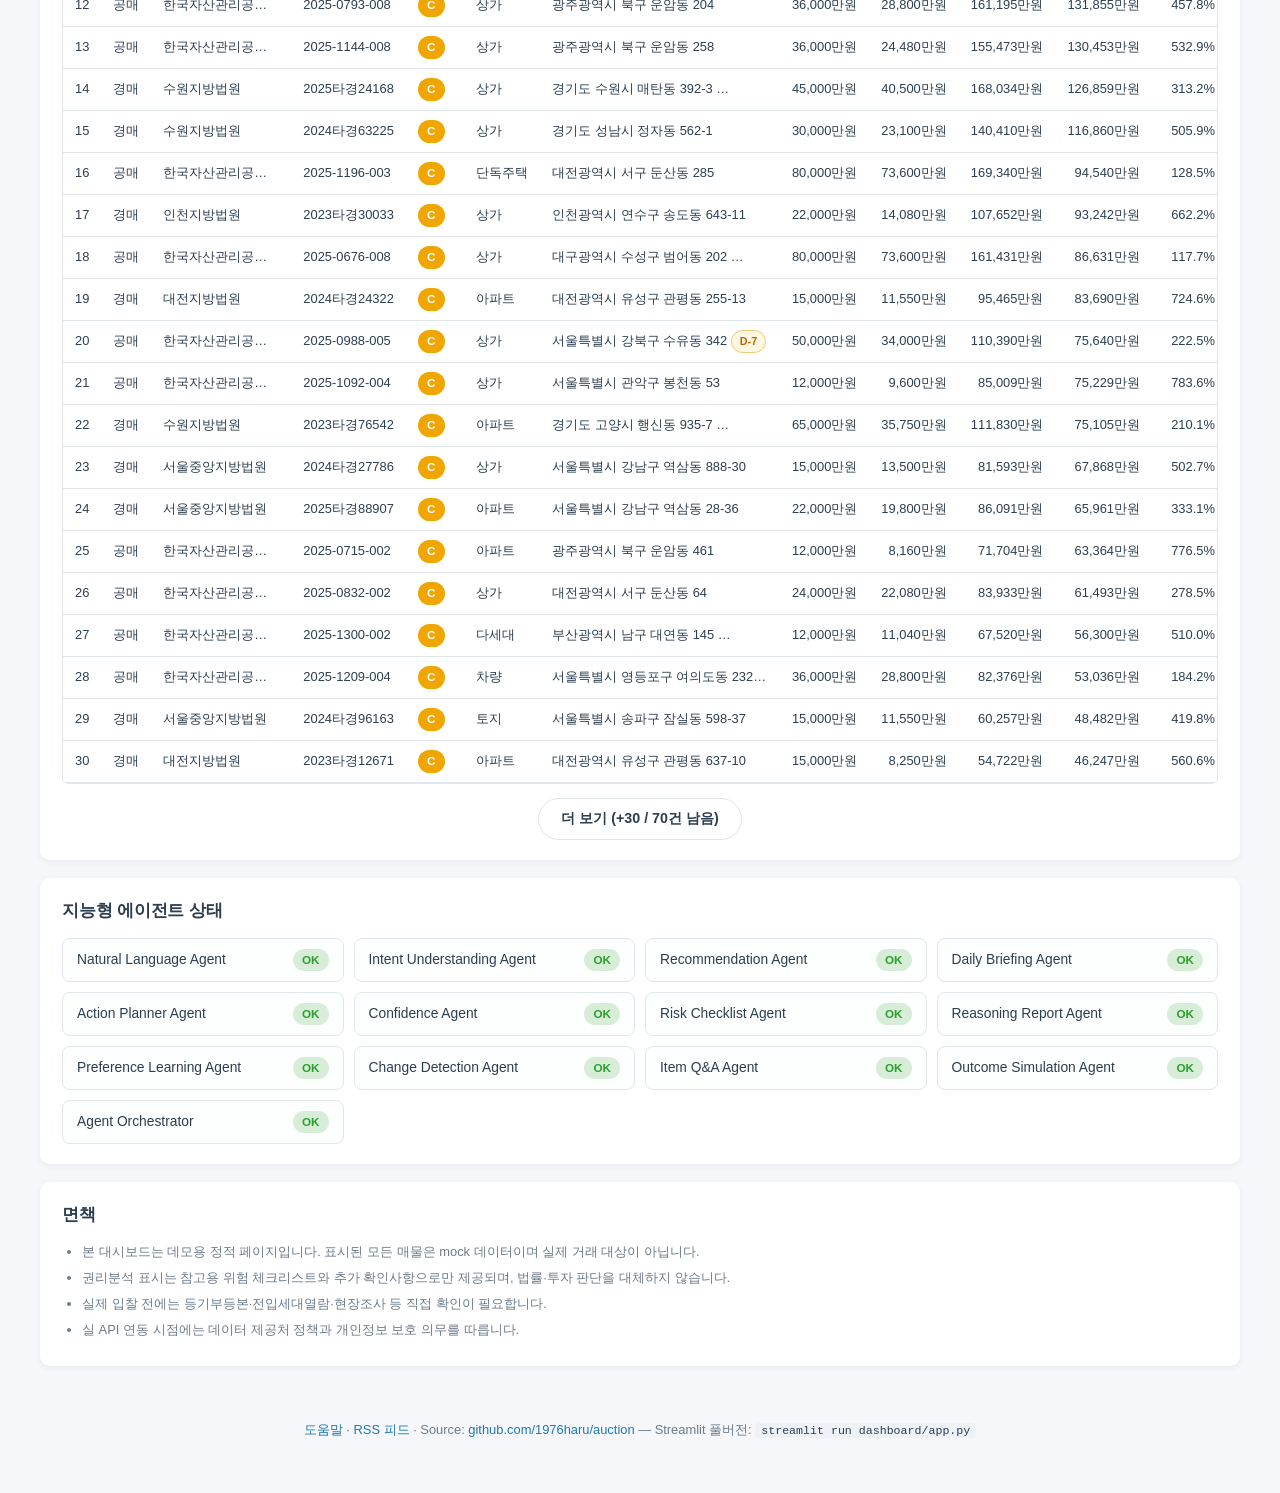
==== commit 5e4ea355: "Improve daily briefing summary 연번 13 브리핑 강화 — 브리핑만 봐도 오늘 무엇을 먼저 볼지 파악.  - scripts/export_static_dash" ====
--- a/docs/index.html
+++ b/docs/index.html
@@ -468,6 +468,15 @@
       <h2>오늘의 브리핑</h2>
       <div class="metric-grid" id="briefing-metrics"></div>
       <p class="briefing-summary" id="briefing-summary"></p>
+      <!-- 오늘 우선 확인할 물건 -->
+      <div class="briefing-block" id="briefing-priority"></div>
+      <!-- 법원별 / 종류별 주요 후보 (2열) -->
+      <div class="briefing-2col">
+        <div class="briefing-block" id="briefing-courts"></div>
+        <div class="briefing-block" id="briefing-types"></div>
+      </div>
+      <!-- 오늘 주의할 위험 포인트 -->
+      <div class="briefing-block" id="briefing-risk-points"></div>
     </section>
 
     <div class="row-2">
--- a/docs/styles.css
+++ b/docs/styles.css
@@ -1367,7 +1367,105 @@
   border-left: 3px solid var(--color-primary);
   border-radius: 6px;
   white-space: pre-line;
+  line-height: 1.6;
   color: var(--color-text-strong);
+}
+
+/* ── 연번 13: 브리핑 강화 ─────────────────────────── */
+.briefing-block { margin-top: 18px; }
+.briefing-h3 { margin: 0 0 10px; font-size: 0.98rem; }
+.briefing-2col {
+  display: grid;
+  grid-template-columns: 1fr 1fr;
+  gap: 18px;
+  margin-top: 18px;
+}
+@media (max-width: 760px) {
+  .briefing-2col { grid-template-columns: 1fr; gap: 0; }
+}
+
+/* 오늘 우선 확인할 물건 */
+.briefing-priority-grid {
+  display: grid;
+  grid-template-columns: repeat(auto-fill, minmax(240px, 1fr));
+  gap: 12px;
+}
+.bp-card {
+  border: 1px solid var(--color-border);
+  border-left: 3px solid var(--color-primary);
+  border-radius: 10px;
+  padding: 12px 14px;
+  background: var(--color-surface);
+  cursor: pointer;
+}
+.bp-card:focus-visible { outline: 2px solid var(--color-primary); outline-offset: 2px; }
+@media (hover: hover) { .bp-card:hover { border-color: var(--color-primary); } }
+.bp-head { display: flex; align-items: center; gap: 6px; flex-wrap: wrap; margin-bottom: 6px; }
+.bp-due { margin-left: auto; font-size: 0.78rem; color: var(--color-text-muted); }
+.bp-title { font-weight: 700; font-size: 0.92rem; line-height: 1.35; }
+.bp-meta { margin: 2px 0 6px; }
+.bp-profit { font-size: 0.88rem; font-weight: 600; }
+.bp-reason { margin-top: 4px; line-height: 1.45; }
+
+/* 법원별 / 종류별 주요 후보 */
+.briefing-group-list { display: grid; gap: 8px; }
+.bg-row {
+  display: flex;
+  align-items: center;
+  justify-content: space-between;
+  gap: 10px;
+  border: 1px solid var(--color-border);
+  border-radius: 8px;
+  padding: 8px 12px;
+  background: var(--color-surface);
+}
+.bg-main { min-width: 0; }
+.bg-name { font-weight: 700; font-size: 0.9rem; display: block; }
+.bg-stats { display: block; margin-top: 2px; }
+.bg-top {
+  flex: 0 0 auto;
+  max-width: 46%;
+  display: inline-flex;
+  align-items: center;
+  gap: 6px;
+  border: 1px solid var(--color-border);
+  background: var(--color-input);
+  border-radius: 999px;
+  padding: 4px 10px;
+  font-size: 0.78rem;
+  cursor: pointer;
+  white-space: nowrap;
+  overflow: hidden;
+  text-overflow: ellipsis;
+}
+@media (hover: hover) { .bg-top:hover { border-color: var(--color-primary); } }
+
+/* 위험 포인트 */
+.risk-point-grid {
+  display: grid;
+  grid-template-columns: repeat(auto-fill, minmax(120px, 1fr));
+  gap: 10px;
+}
+.risk-point {
+  border: 1px solid var(--color-border);
+  border-radius: 10px;
+  padding: 10px 8px;
+  background: var(--color-surface);
+  cursor: pointer;
+  display: flex;
+  flex-direction: column;
+  align-items: center;
+  gap: 2px;
+  min-height: 60px;
+  justify-content: center;
+}
+.risk-point .rp-count { font-size: 1.3rem; font-weight: 800; color: var(--color-danger, #c0392b); }
+.risk-point .rp-label { font-size: 0.8rem; color: var(--color-text-muted); }
+.risk-point:active { background: var(--color-tap-bg); }
+@media (hover: hover) { .risk-point:hover { border-color: var(--color-primary); } }
+@media (max-width: 600px) {
+  .risk-point-grid { grid-template-columns: repeat(3, 1fr); }
+  .briefing-priority-grid { grid-template-columns: 1fr; }
 }
 
 /* ── Mini charts ─────────────────────────── */
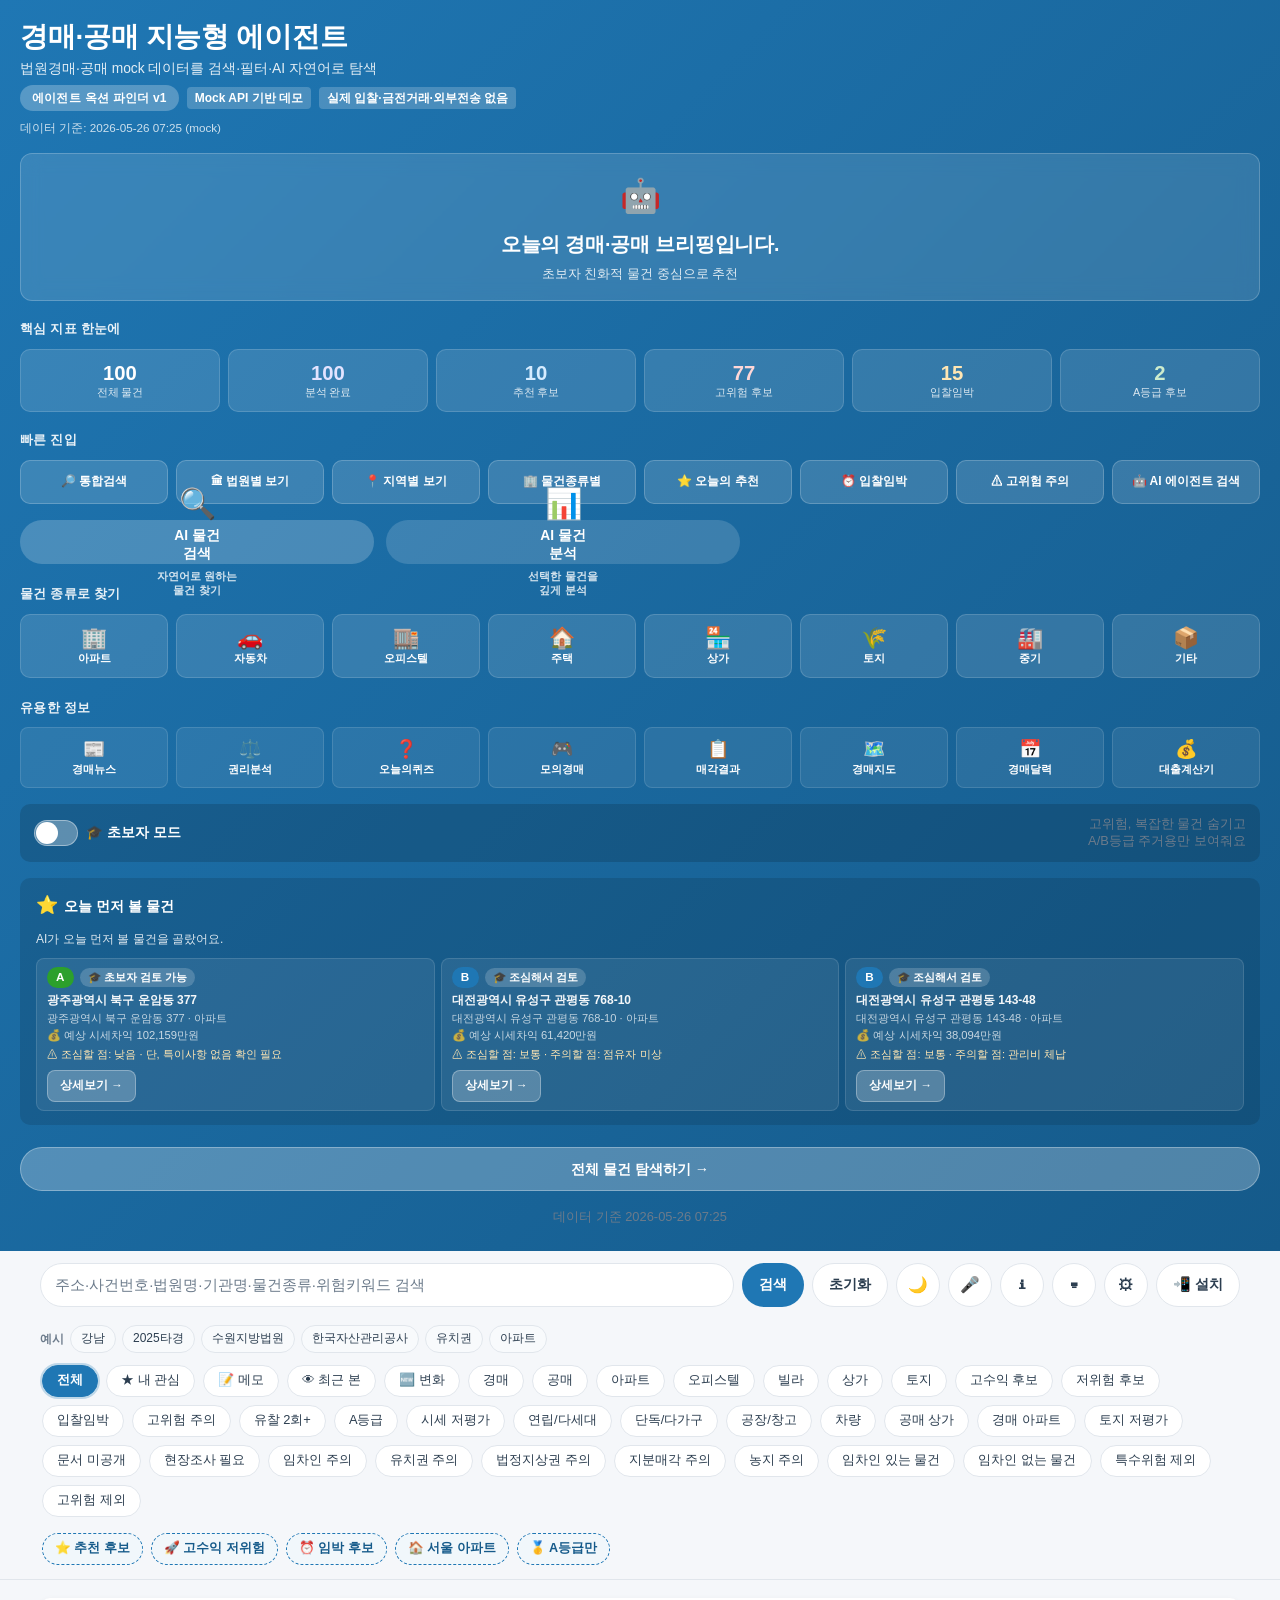
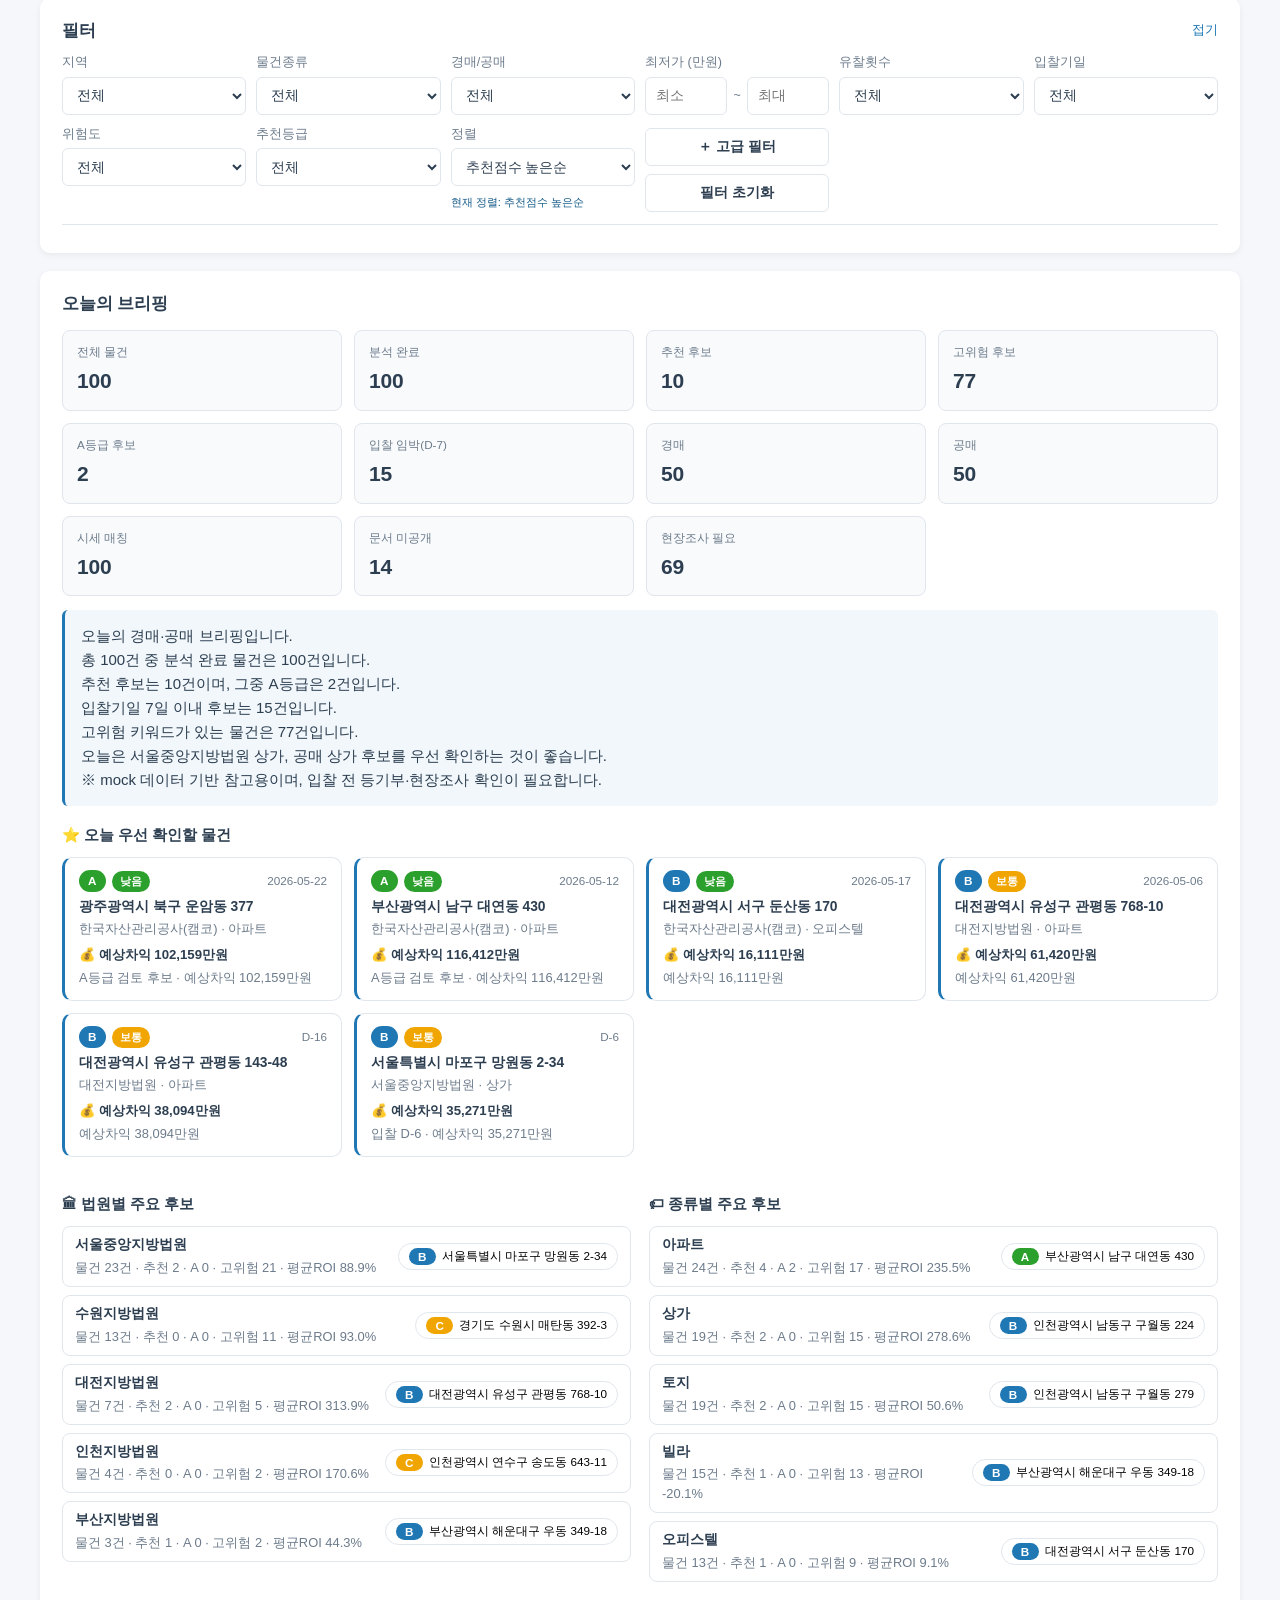
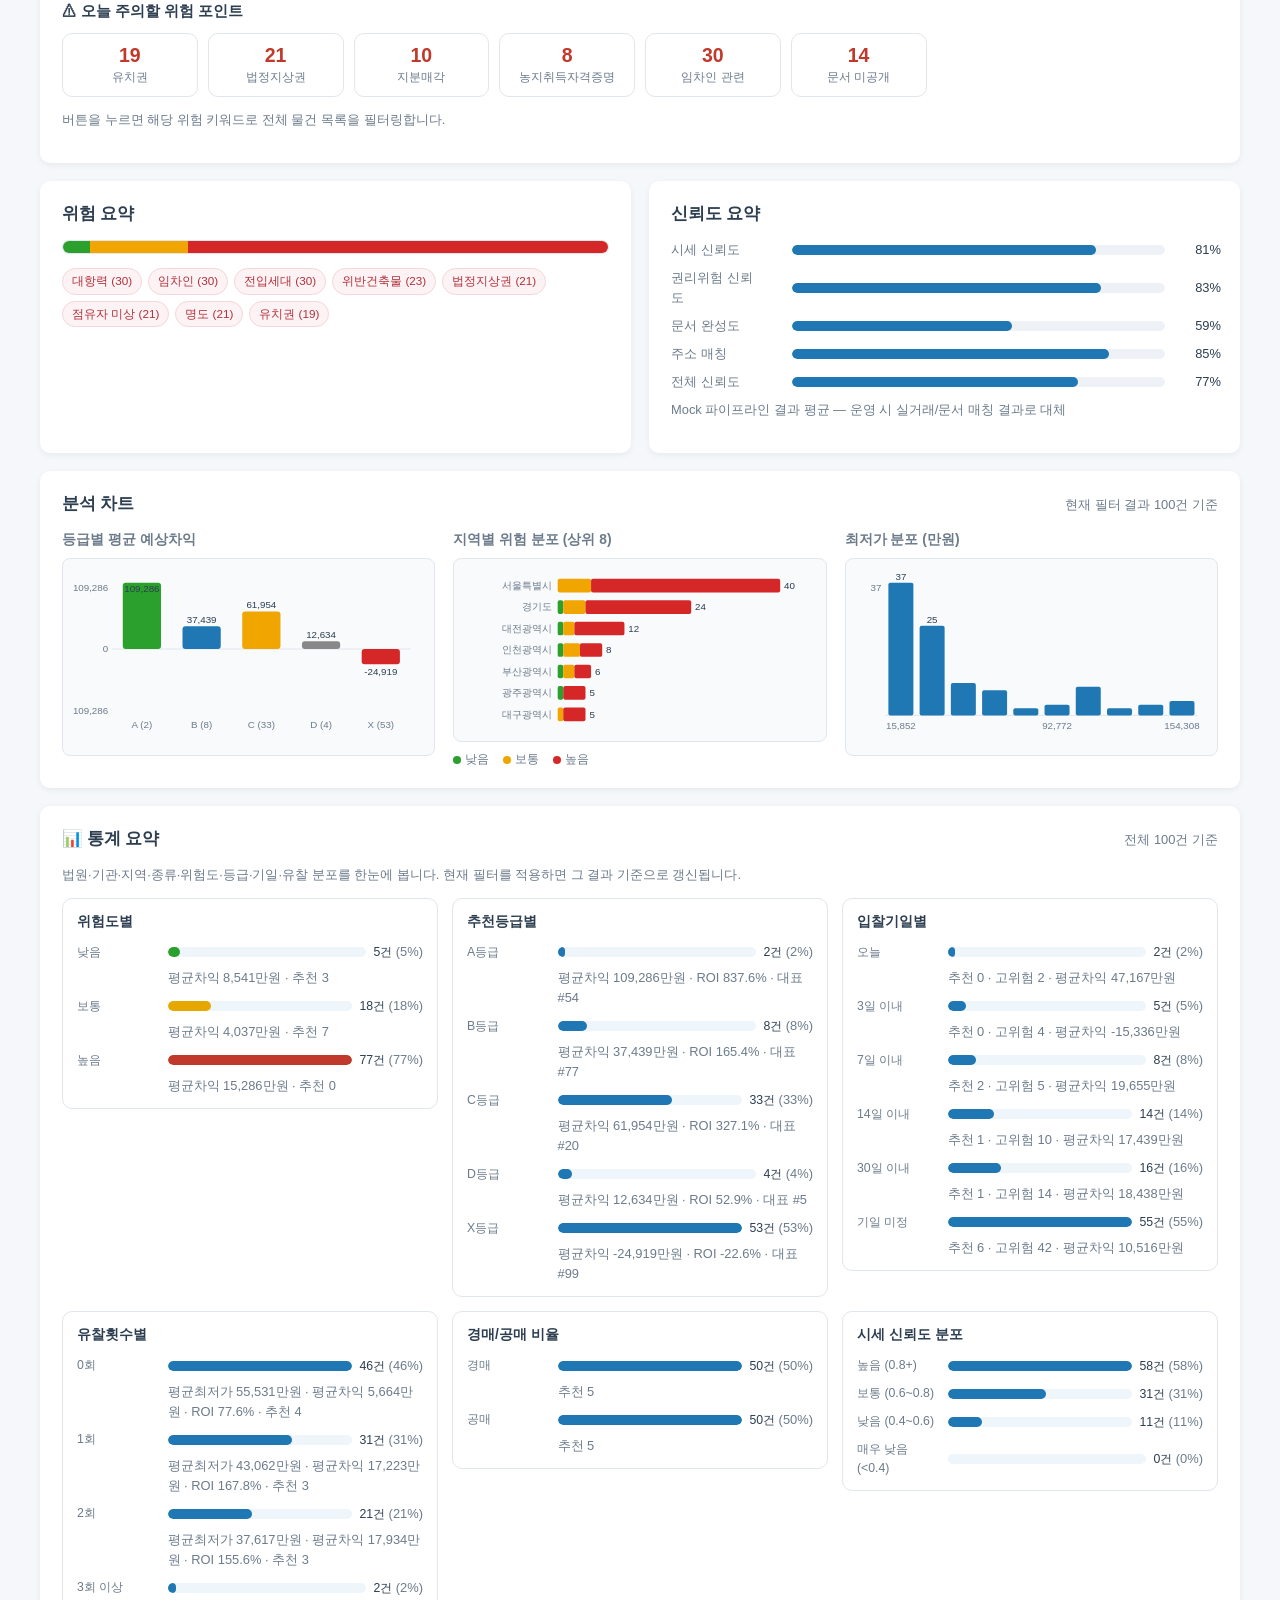
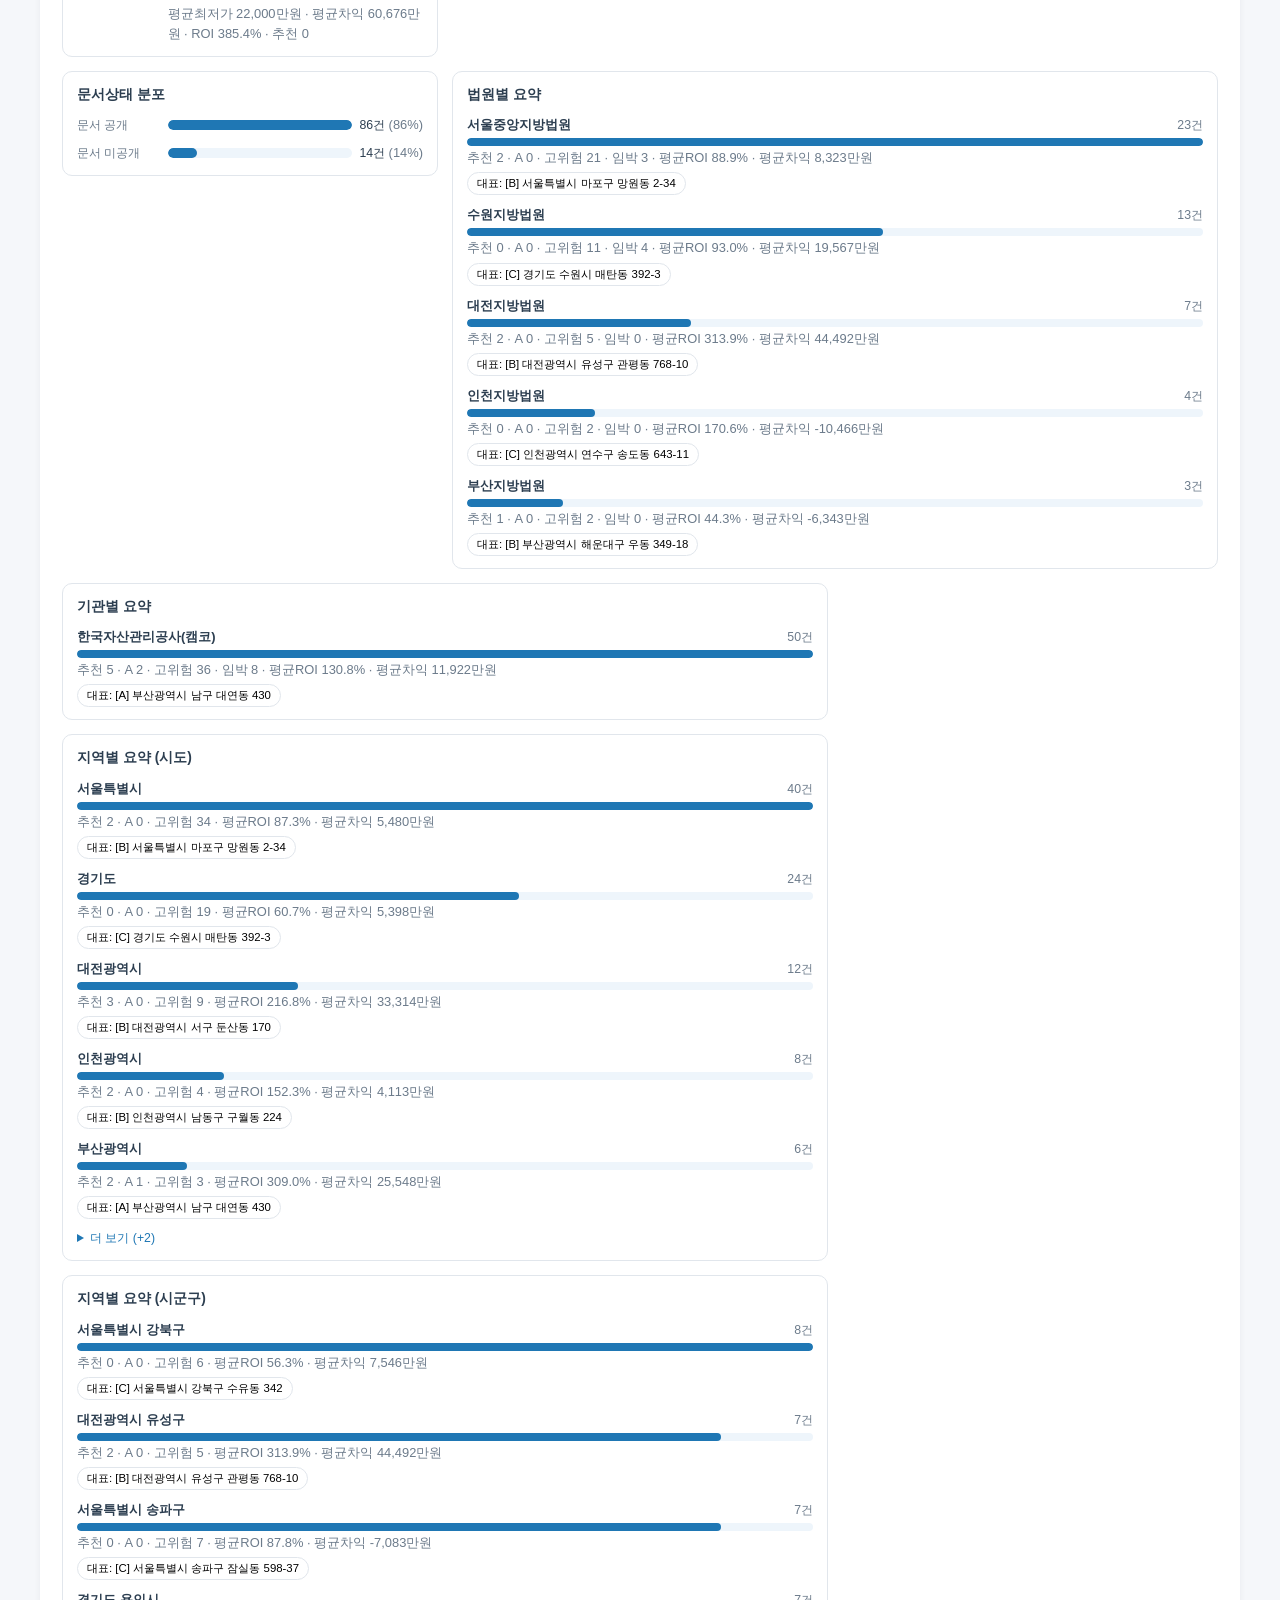
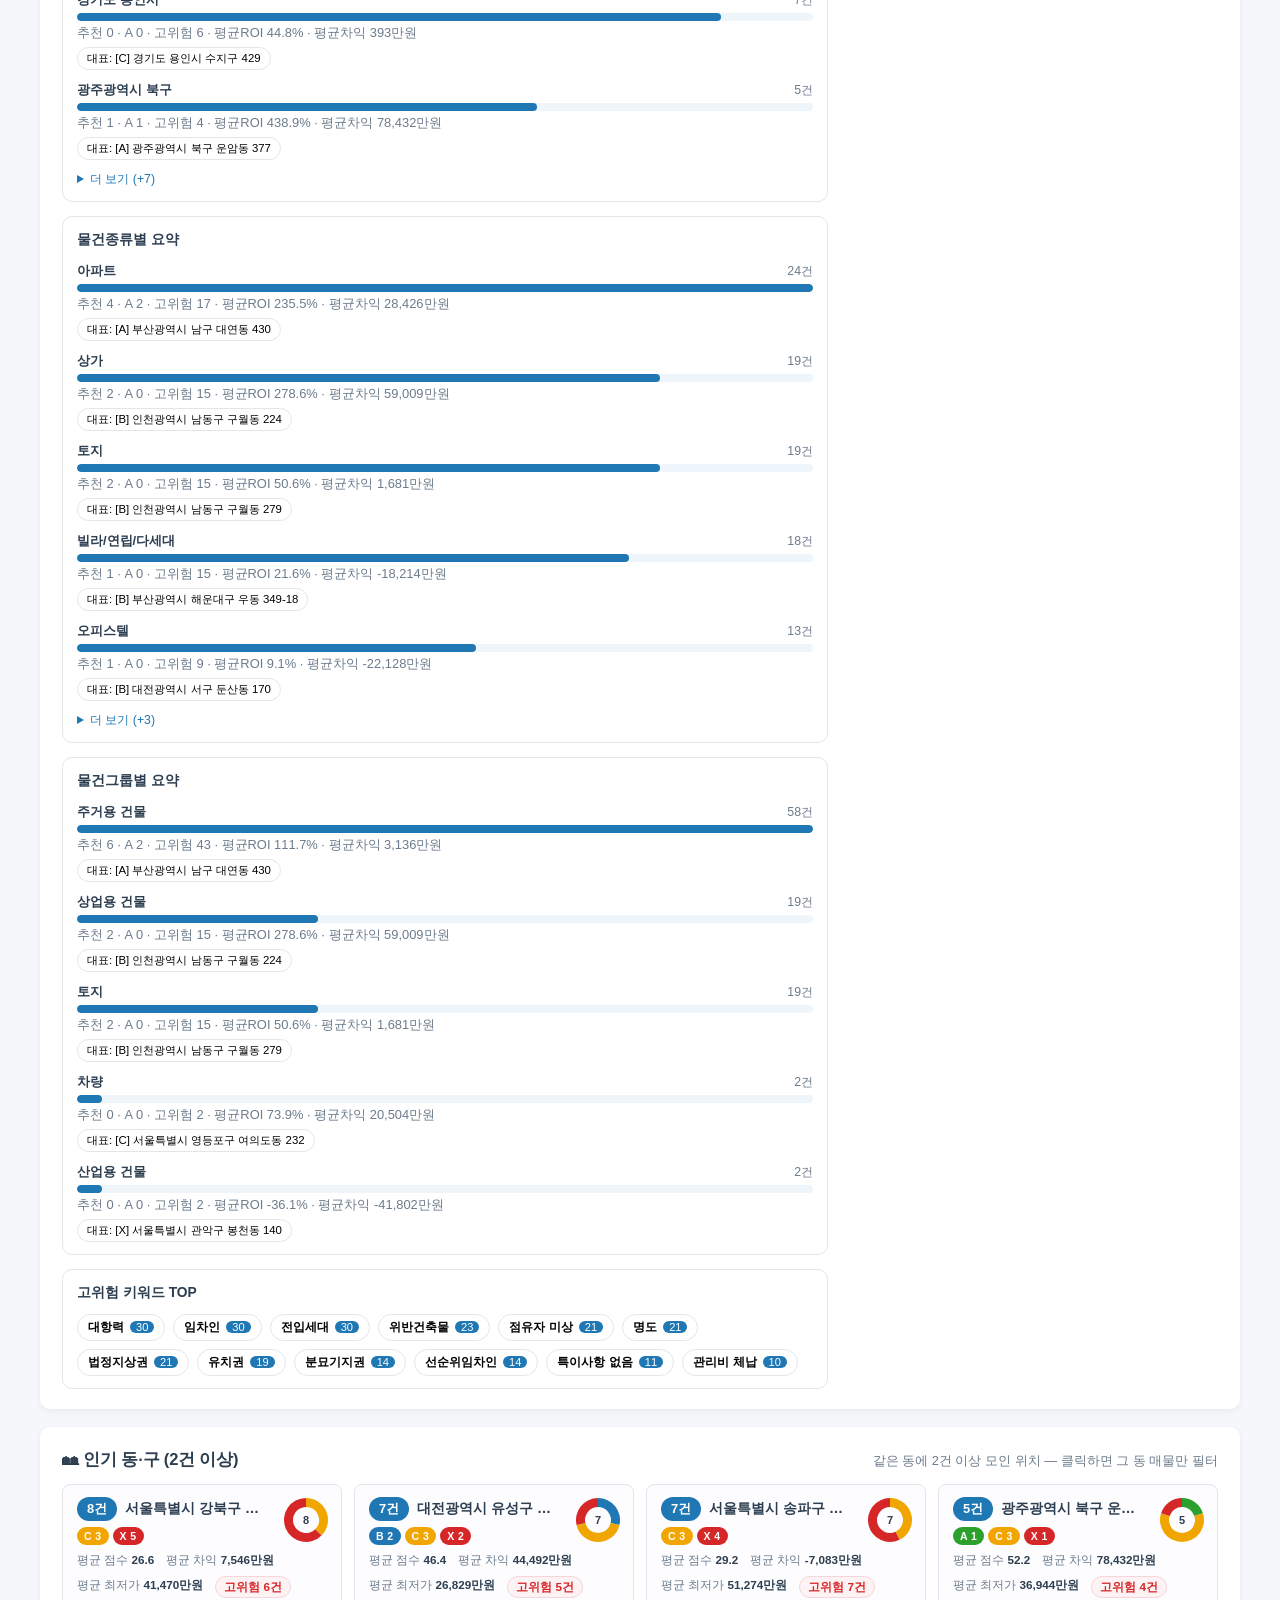
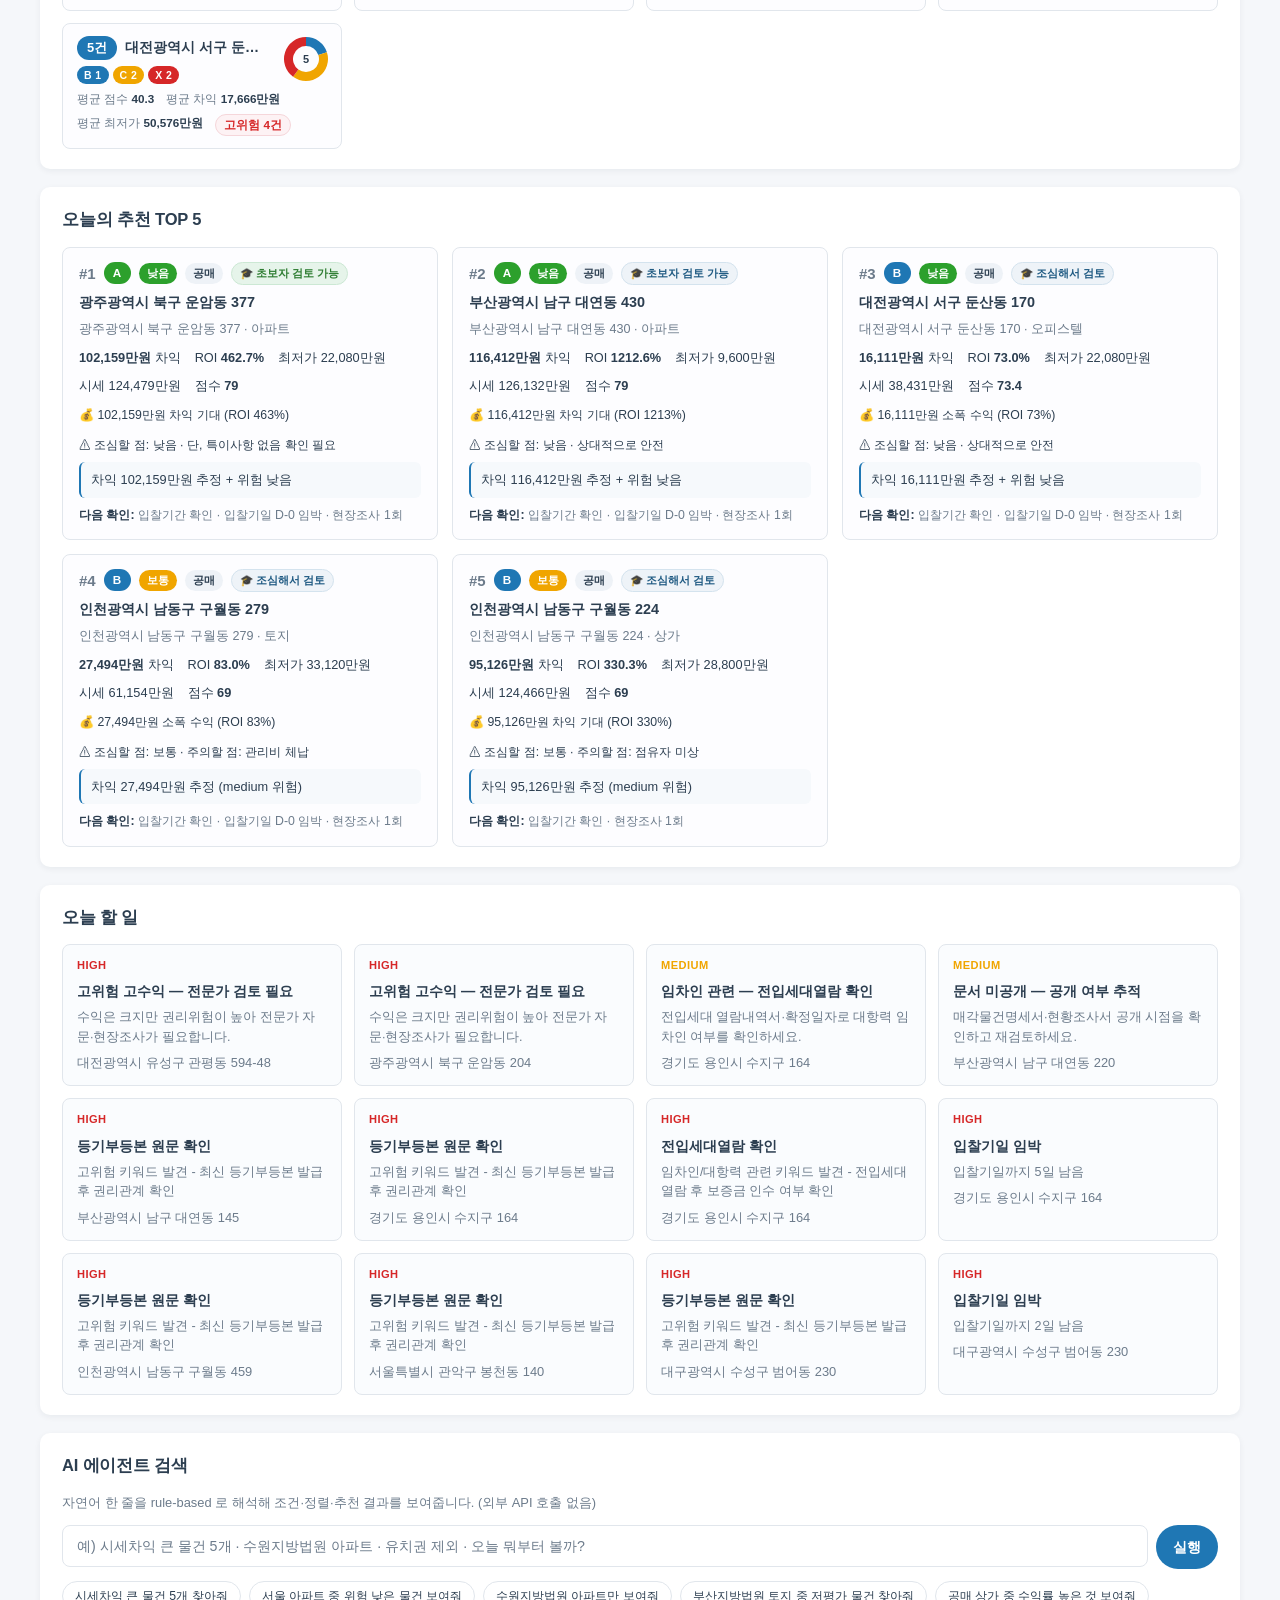
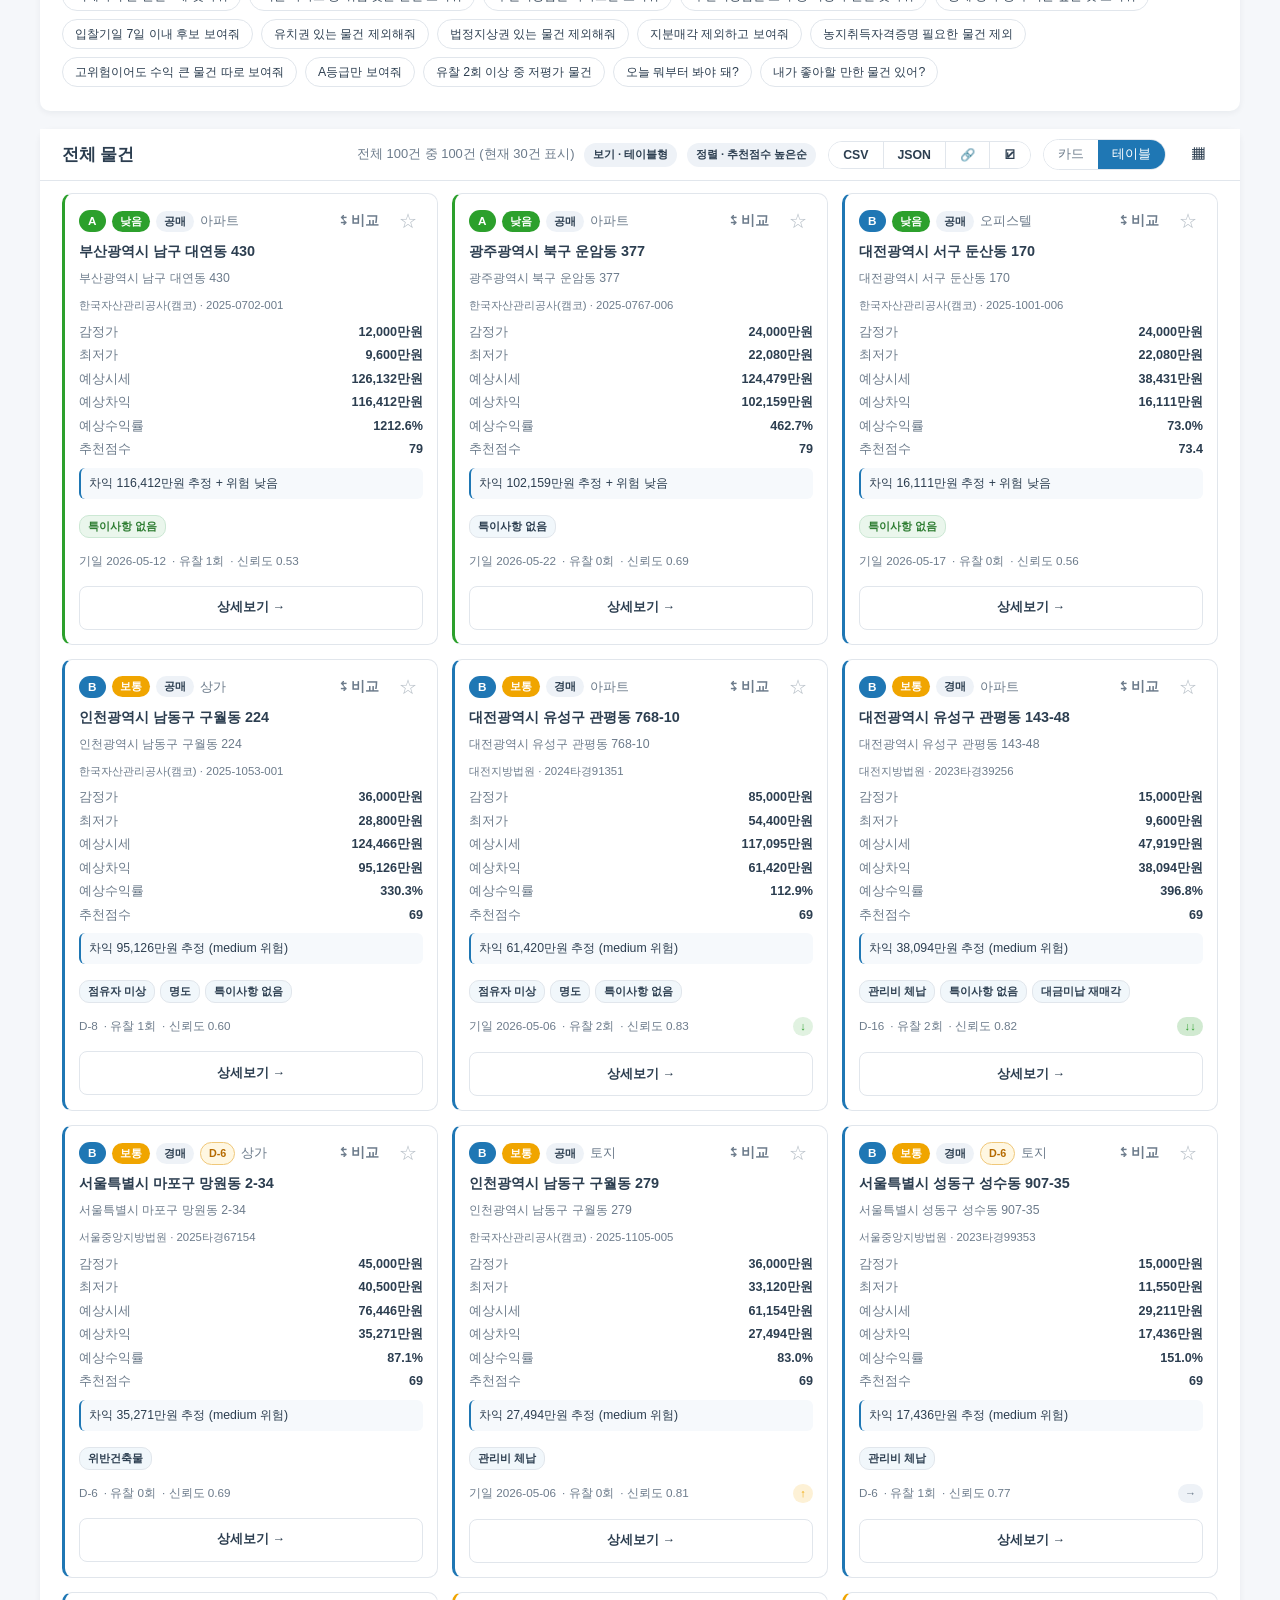
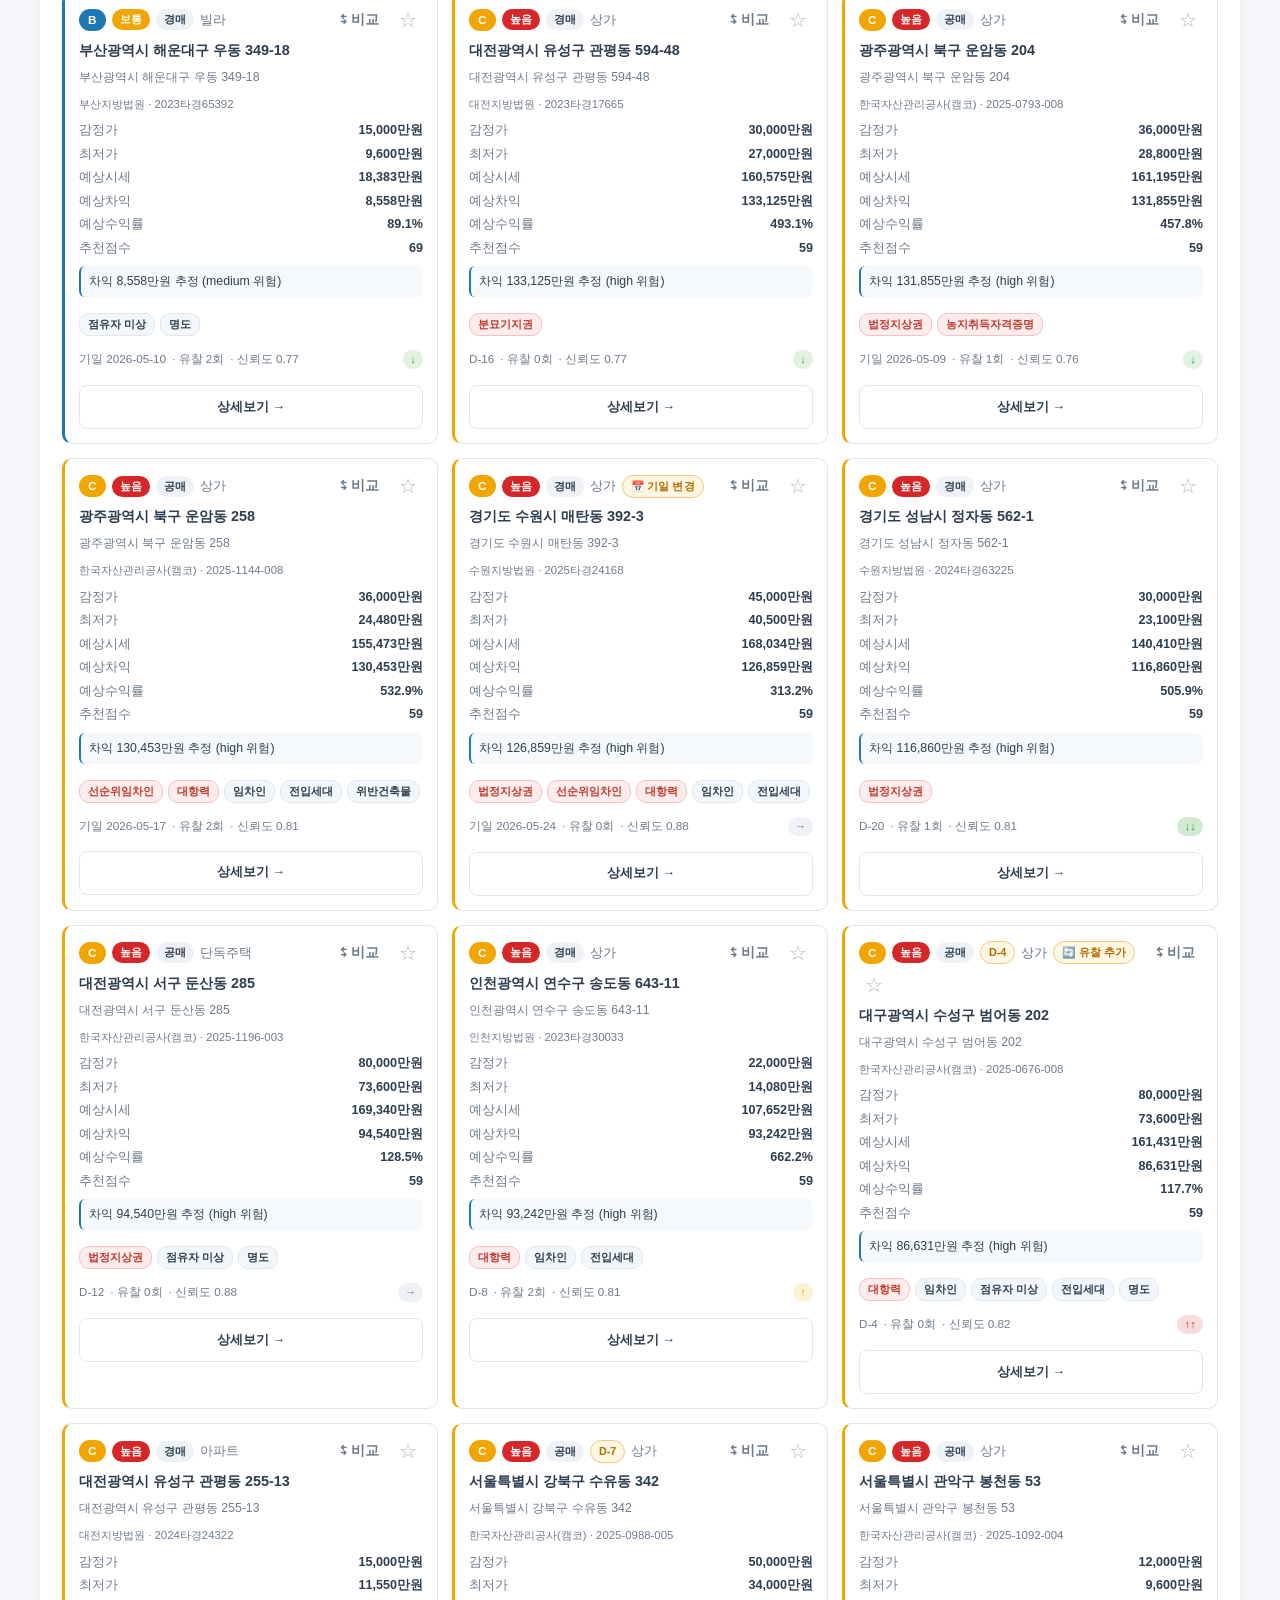
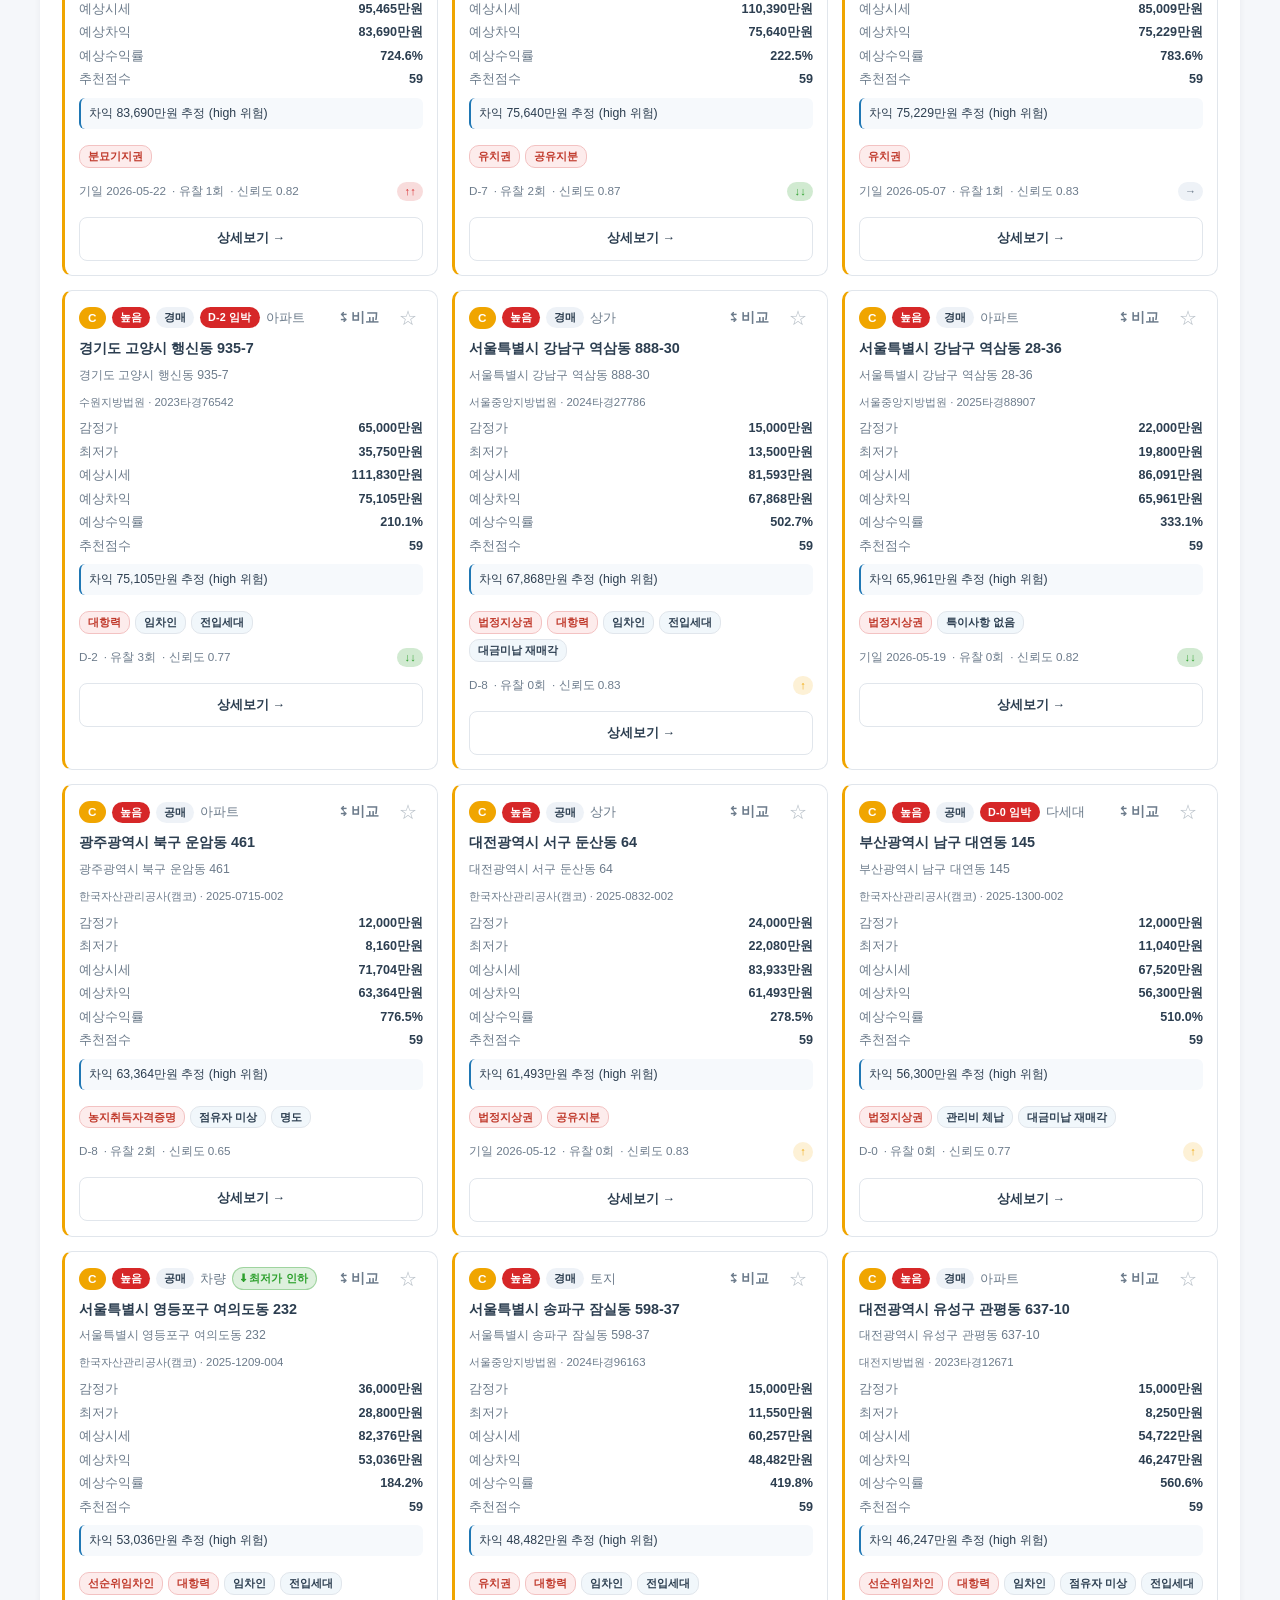
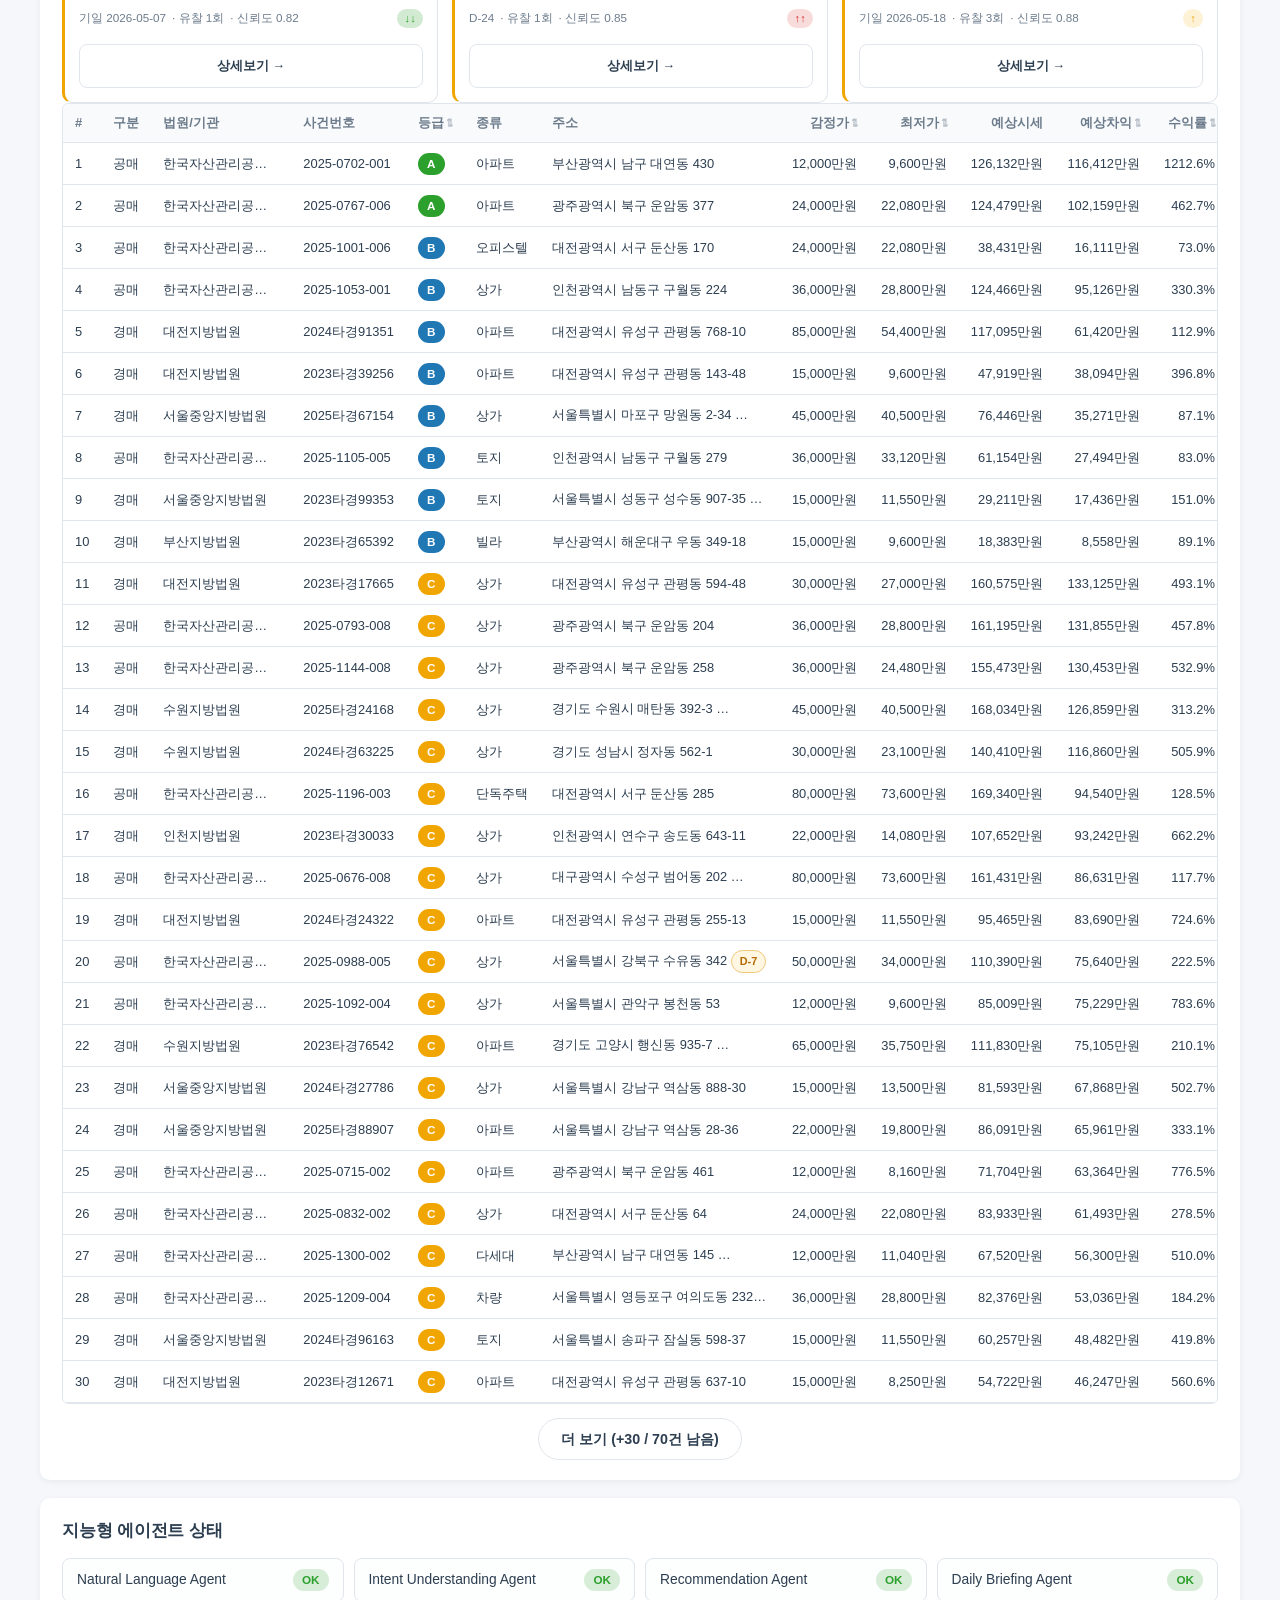
==== commit a16678ae: "Improve dashboard statistics section 연번 14 통계 섹션 — 전체/필터 결과 데이터 분포를 한눈에.  - docs/app.js: 통계 집계 함수(bu" ====
--- a/docs/index.html
+++ b/docs/index.html
@@ -519,6 +519,16 @@
       </div>
     </section>
 
+    <!-- 통계 요약 (연번 14) -->
+    <section class="card" id="section-stats">
+      <div class="charts-head">
+        <h2>📊 통계 요약</h2>
+        <span class="caption" id="stats-caption">전체 데이터 기준</span>
+      </div>
+      <p class="caption">법원·기관·지역·종류·위험도·등급·기일·유찰 분포를 한눈에 봅니다. 현재 필터를 적용하면 그 결과 기준으로 갱신됩니다.</p>
+      <div class="stats-grid" id="stats-grid"></div>
+    </section>
+
     <!-- 동·구 클러스터 (2건 이상 모인 위치 top 5) -->
     <section class="card" id="section-clusters" hidden>
       <div class="charts-head">
--- a/docs/styles.css
+++ b/docs/styles.css
@@ -1467,6 +1467,93 @@
   .risk-point-grid { grid-template-columns: repeat(3, 1fr); }
   .briefing-priority-grid { grid-template-columns: 1fr; }
 }
+
+/* ── 연번 14: 통계 요약 섹션 ─────────────────────────── */
+.stats-grid {
+  display: grid;
+  grid-template-columns: repeat(auto-fill, minmax(300px, 1fr));
+  gap: 14px;
+  align-items: start;
+}
+.stat-card {
+  border: 1px solid var(--color-border);
+  border-radius: 10px;
+  padding: 12px 14px;
+  background: var(--color-surface);
+}
+.stat-card.stat-wide { grid-column: span 2; }
+@media (max-width: 760px) {
+  .stats-grid { grid-template-columns: 1fr; }
+  .stat-card.stat-wide { grid-column: span 1; }
+}
+.stat-card h3 { margin: 0 0 10px; font-size: 0.92rem; }
+
+/* bar UI */
+.sbar { display: grid; gap: 8px; }
+.sbar-row {
+  display: grid;
+  grid-template-columns: 5.5em 1fr auto;
+  align-items: center;
+  gap: 8px;
+}
+.sbar-label { font-size: 0.82rem; color: var(--color-text-muted); }
+.sbar-track { height: 10px; border-radius: 999px; background: var(--color-tap-bg); overflow: hidden; }
+.sbar-fill { display: block; height: 100%; border-radius: 999px; background: var(--color-primary); }
+.sbar-fill.low { background: #2ca02c; }
+.sbar-fill.medium { background: #e6a700; }
+.sbar-fill.high { background: #c0392b; }
+.sbar-val { font-size: 0.82rem; white-space: nowrap; }
+.sbar-extra { grid-column: 2 / -1; margin-top: -2px; }
+
+/* ranking list */
+.rank-list { list-style: none; margin: 0; padding: 0; display: grid; gap: 10px; }
+.rank-row { display: grid; gap: 3px; }
+.rank-main { display: flex; align-items: baseline; justify-content: space-between; gap: 8px; }
+.rank-name { font-weight: 700; font-size: 0.86rem; overflow: hidden; text-overflow: ellipsis; white-space: nowrap; }
+.rank-count { font-size: 0.82rem; color: var(--color-text-muted); white-space: nowrap; }
+.rank-bar { height: 8px; border-radius: 999px; background: var(--color-tap-bg); overflow: hidden; }
+.rank-fill { display: block; height: 100%; border-radius: 999px; background: var(--color-primary); }
+.rank-sub { line-height: 1.4; }
+.rank-top {
+  justify-self: start;
+  margin-top: 2px;
+  border: 1px solid var(--color-border);
+  background: var(--color-input);
+  border-radius: 999px;
+  padding: 3px 9px;
+  font-size: 0.76rem;
+  cursor: pointer;
+  max-width: 100%;
+  overflow: hidden;
+  text-overflow: ellipsis;
+  white-space: nowrap;
+}
+@media (hover: hover) { .rank-top:hover { border-color: var(--color-primary); } }
+.rank-more { margin-top: 10px; }
+.rank-more summary { cursor: pointer; font-size: 0.82rem; color: var(--color-primary); }
+.rank-more .rank-list { margin-top: 10px; }
+
+/* keyword cloud */
+.kw-cloud { display: flex; flex-wrap: wrap; gap: 8px; }
+.kw-badge {
+  display: inline-flex;
+  align-items: center;
+  gap: 6px;
+  border: 1px solid var(--color-border);
+  background: var(--color-input);
+  border-radius: 999px;
+  padding: 4px 10px;
+  font-size: 0.82rem;
+  cursor: pointer;
+}
+.kw-badge span {
+  background: var(--color-primary);
+  color: #fff;
+  border-radius: 999px;
+  padding: 0 6px;
+  font-size: 0.74rem;
+}
+@media (hover: hover) { .kw-badge:hover { border-color: var(--color-primary); } }
 
 /* ── Mini charts ─────────────────────────── */
 .charts-head {
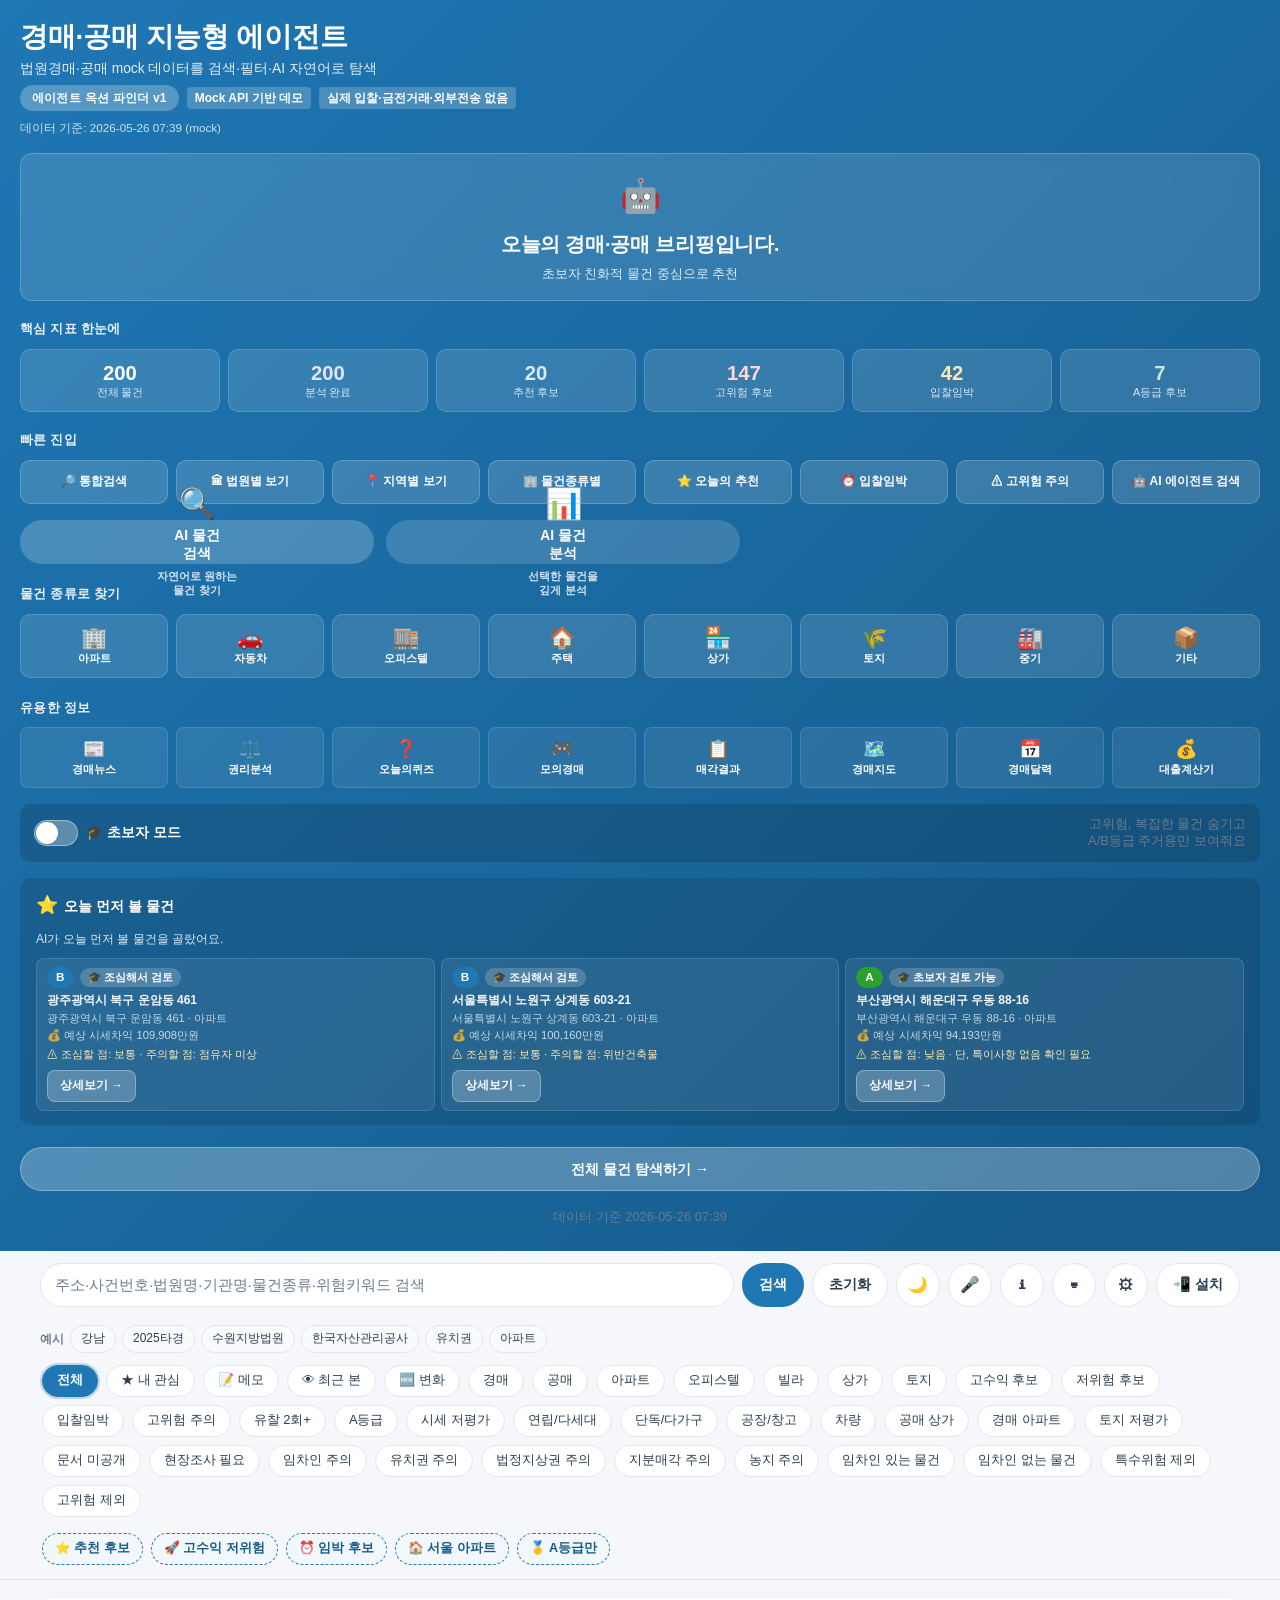
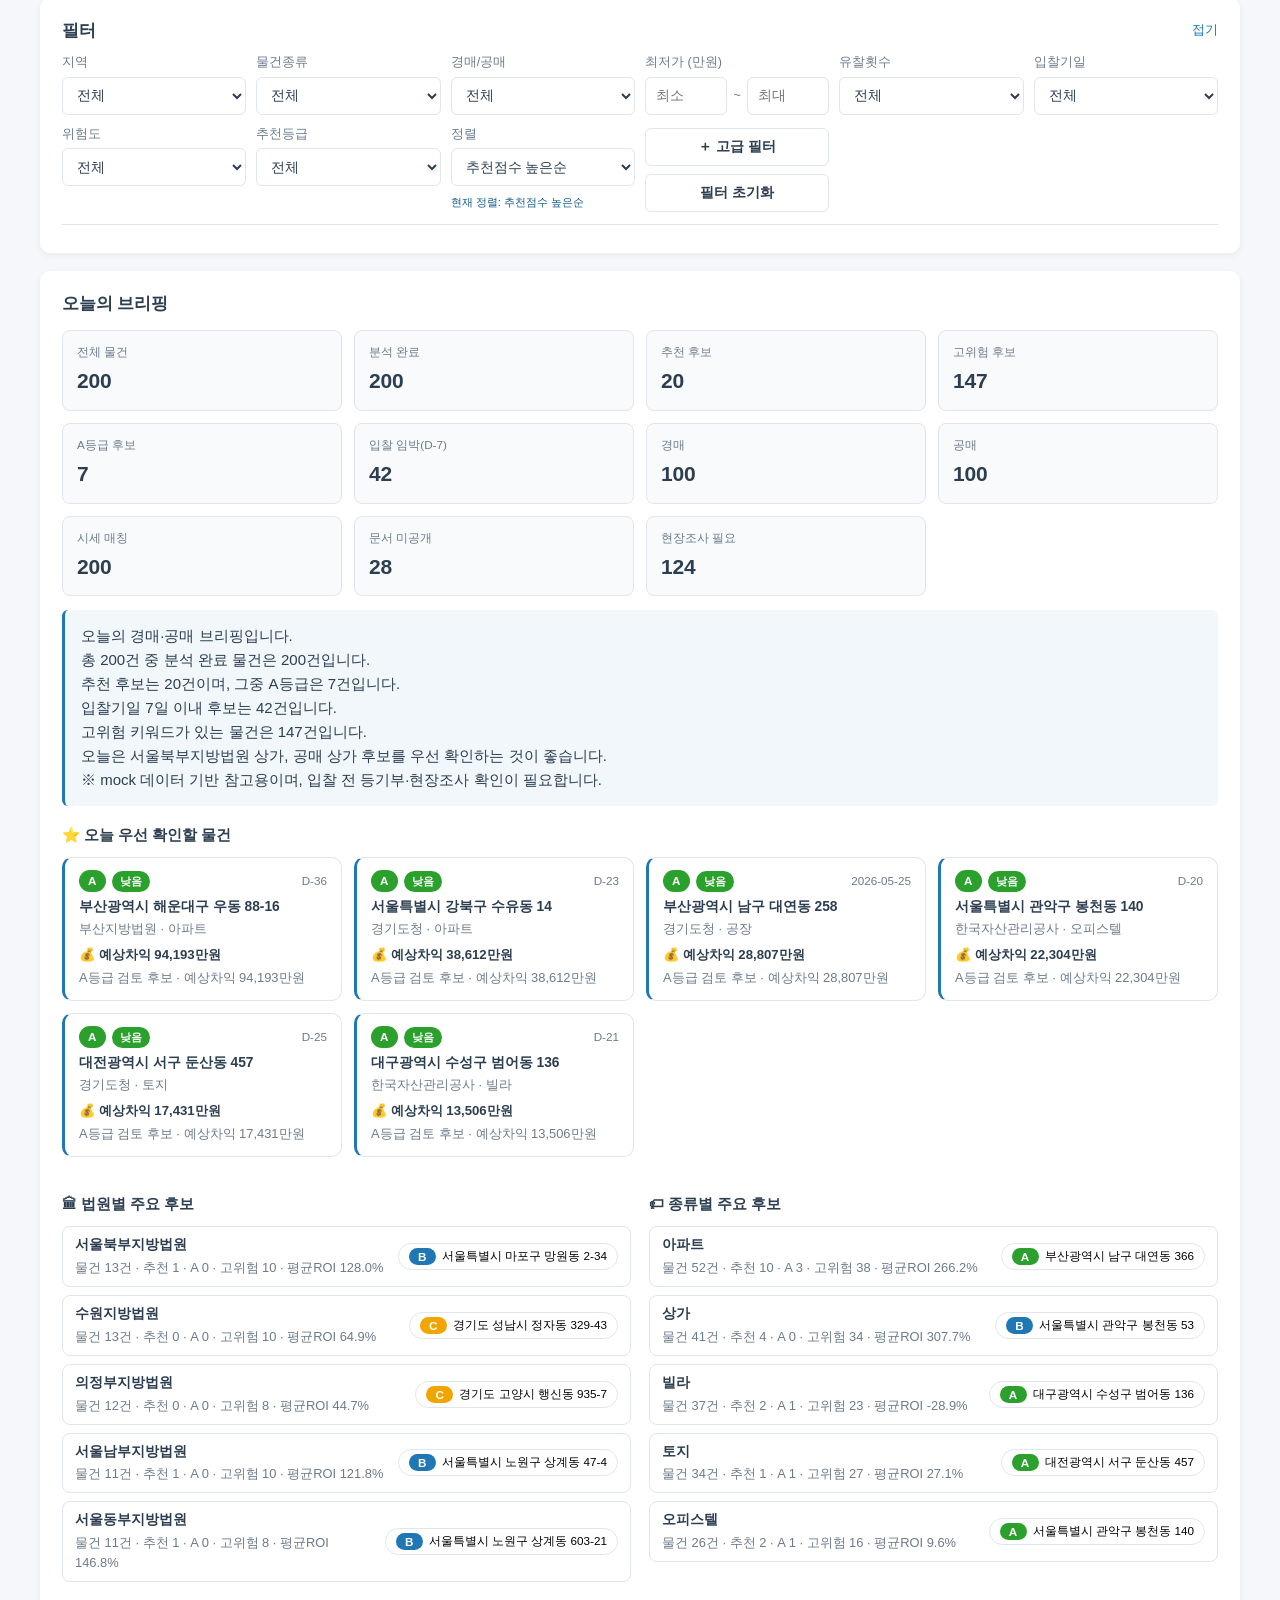
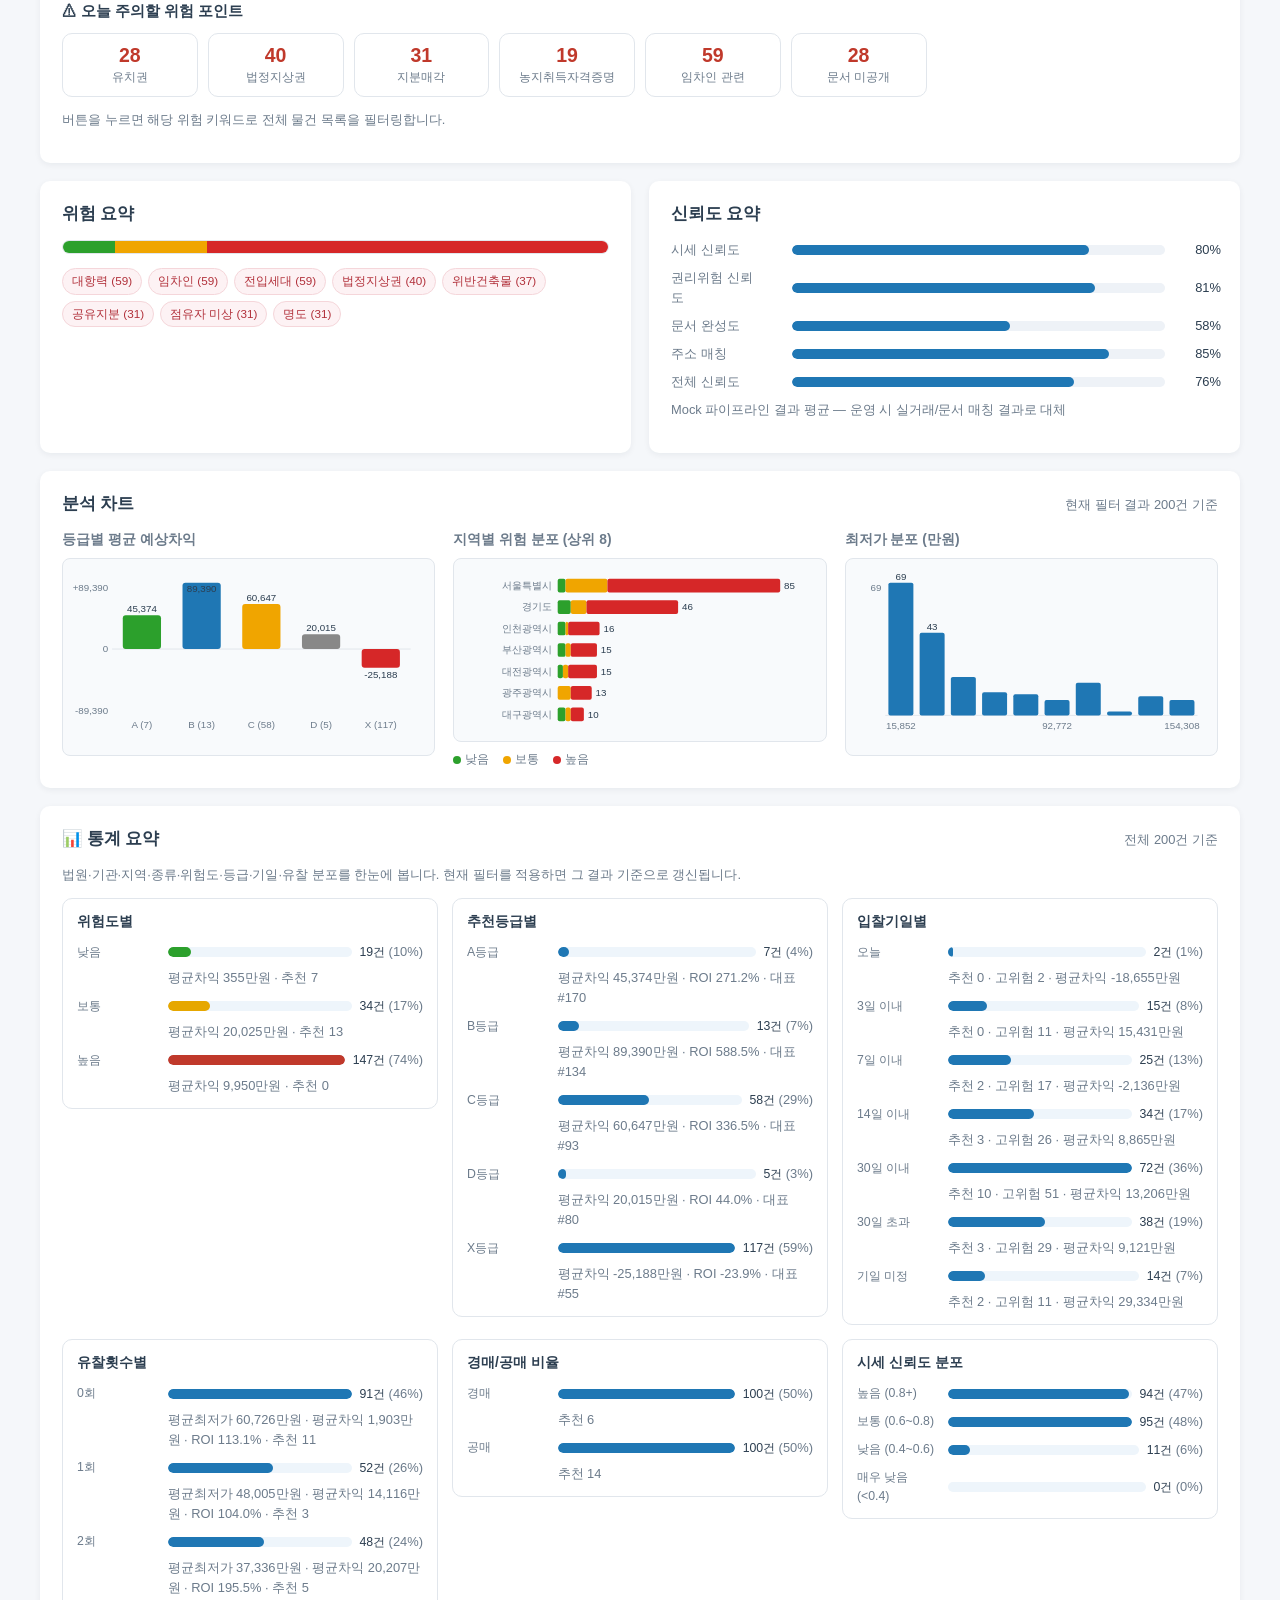
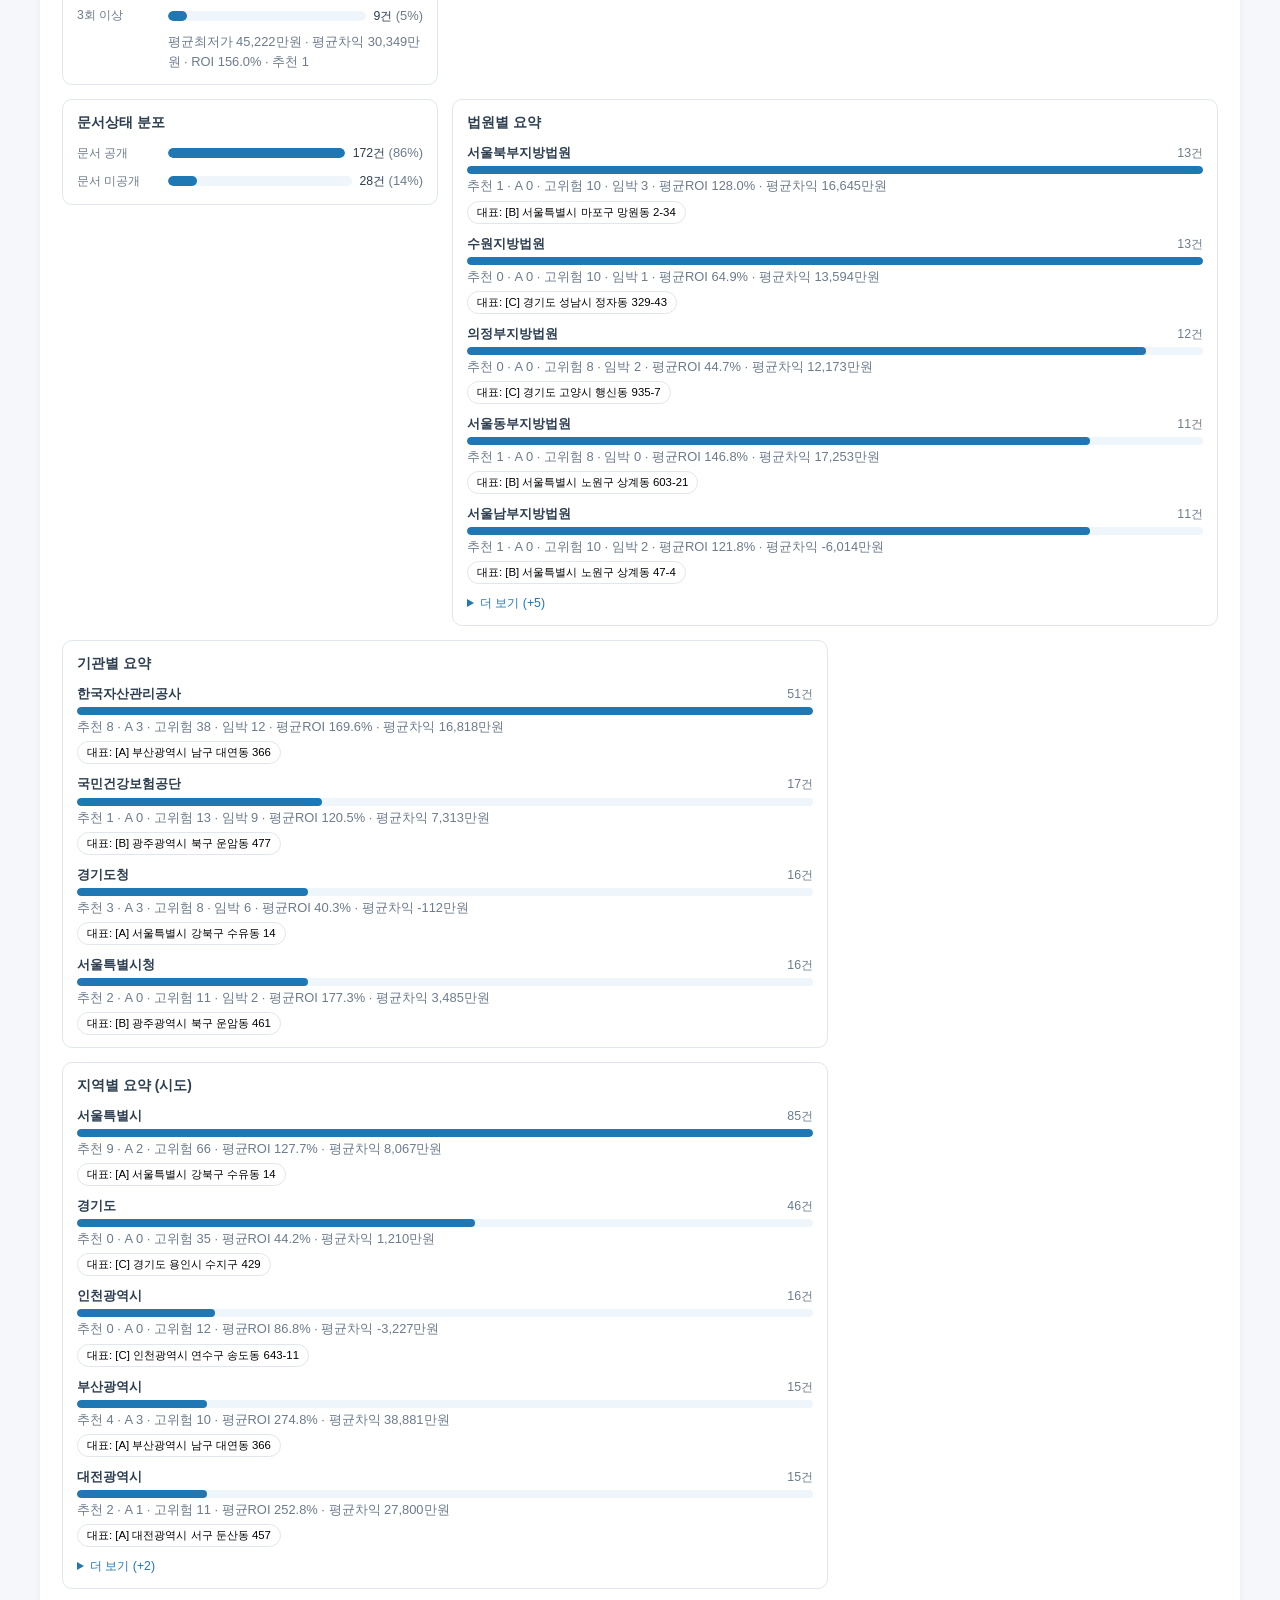
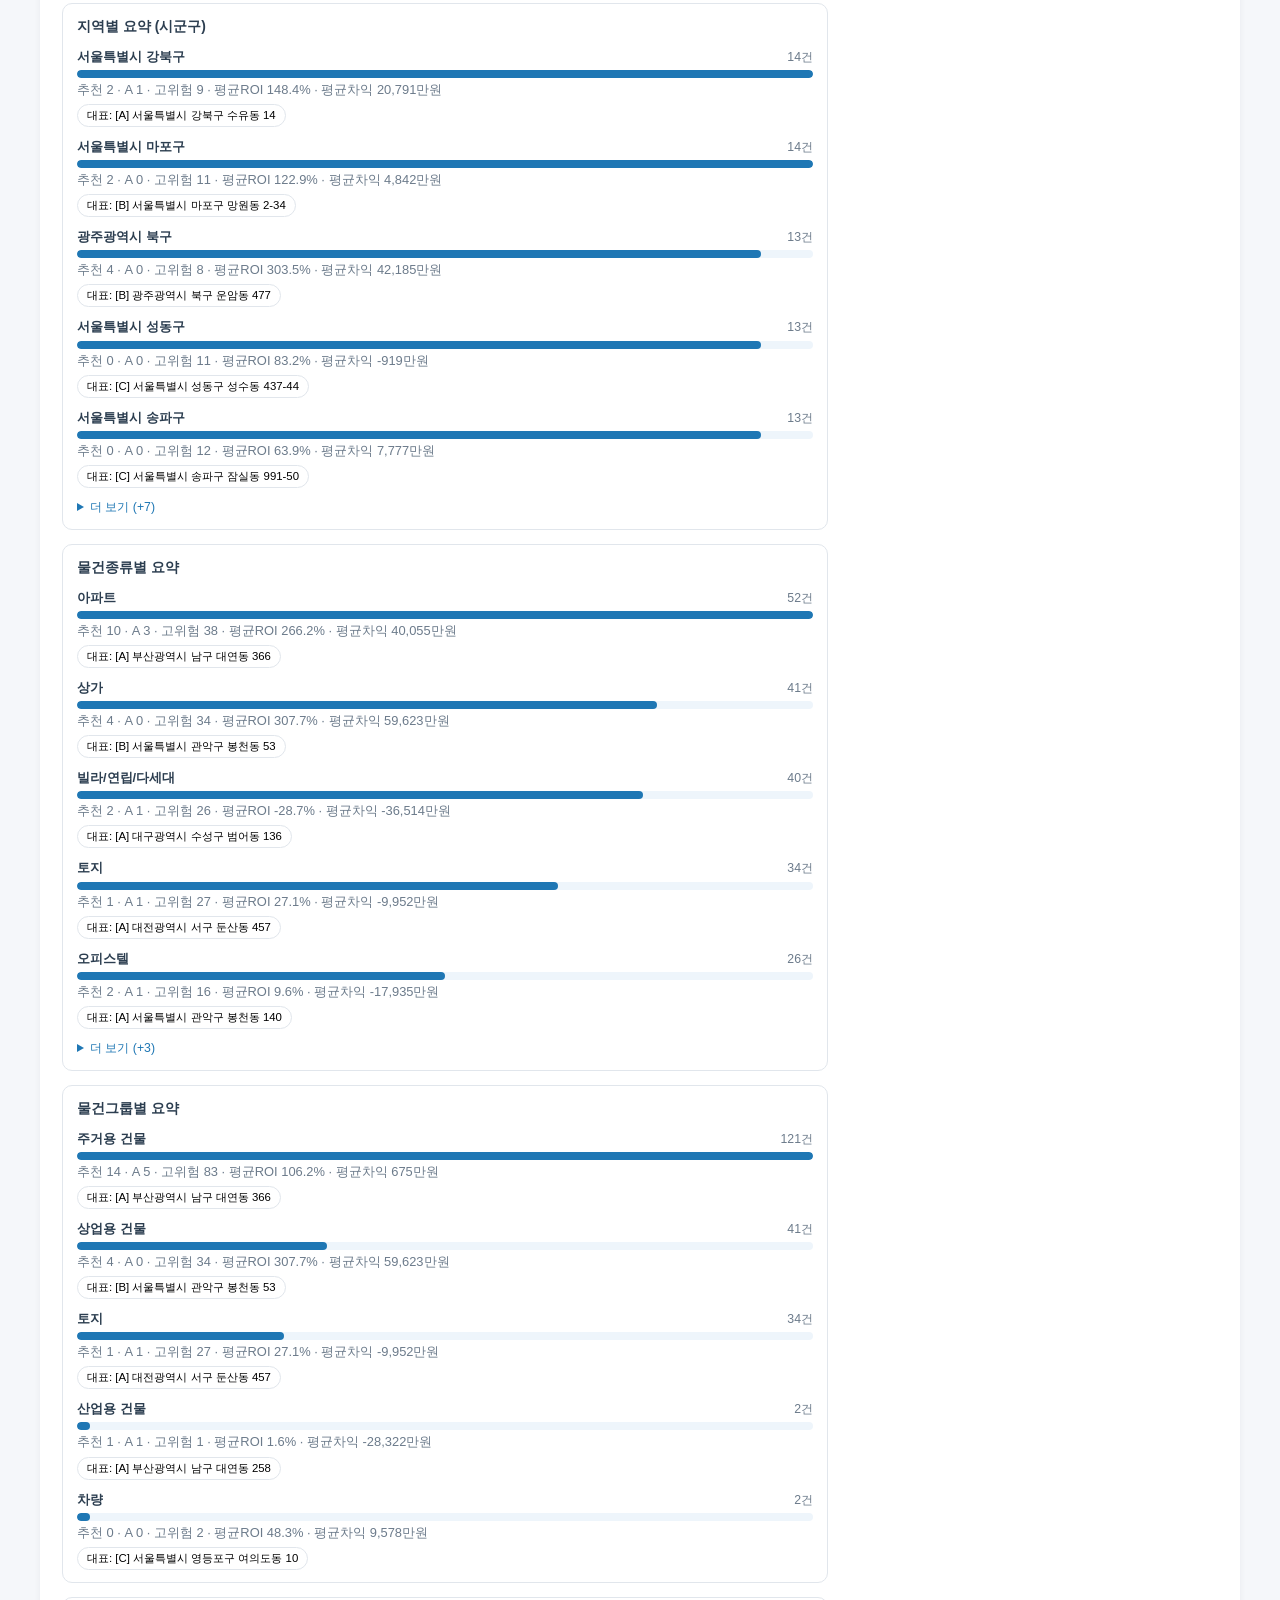
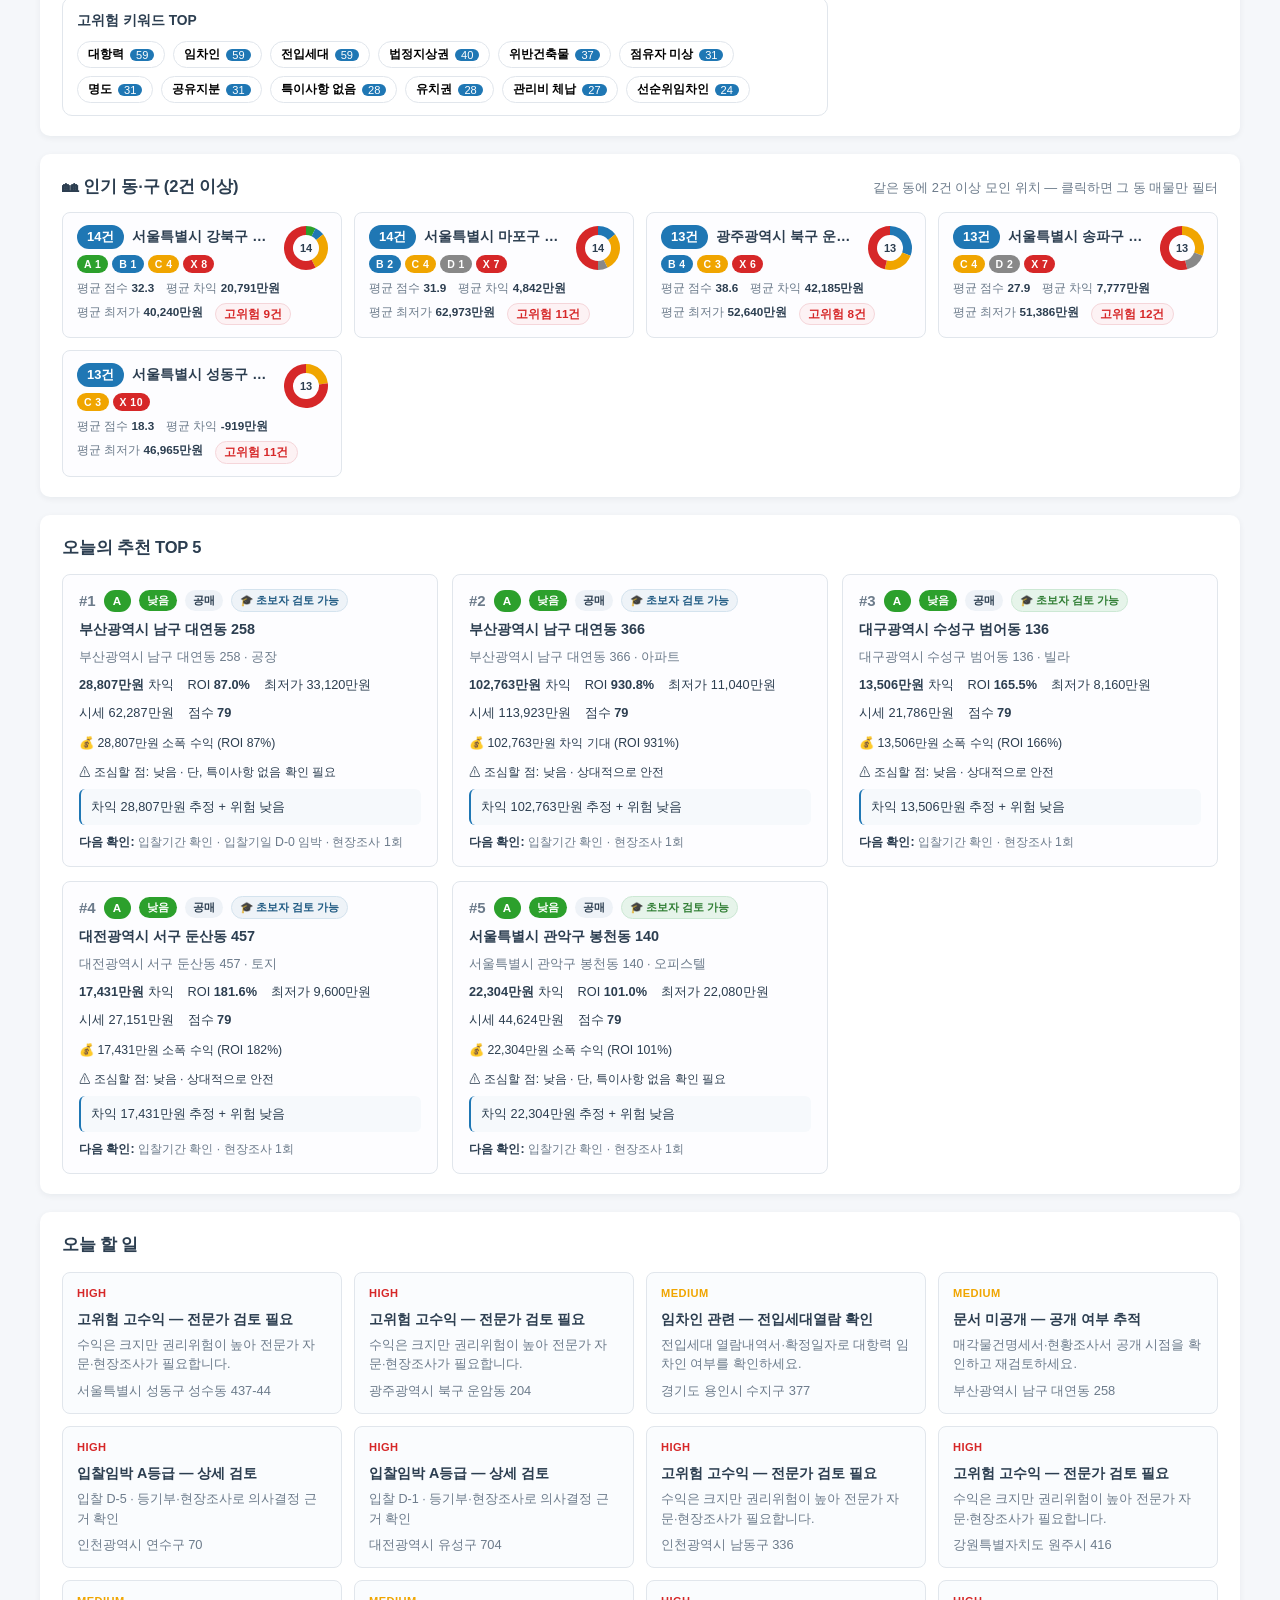
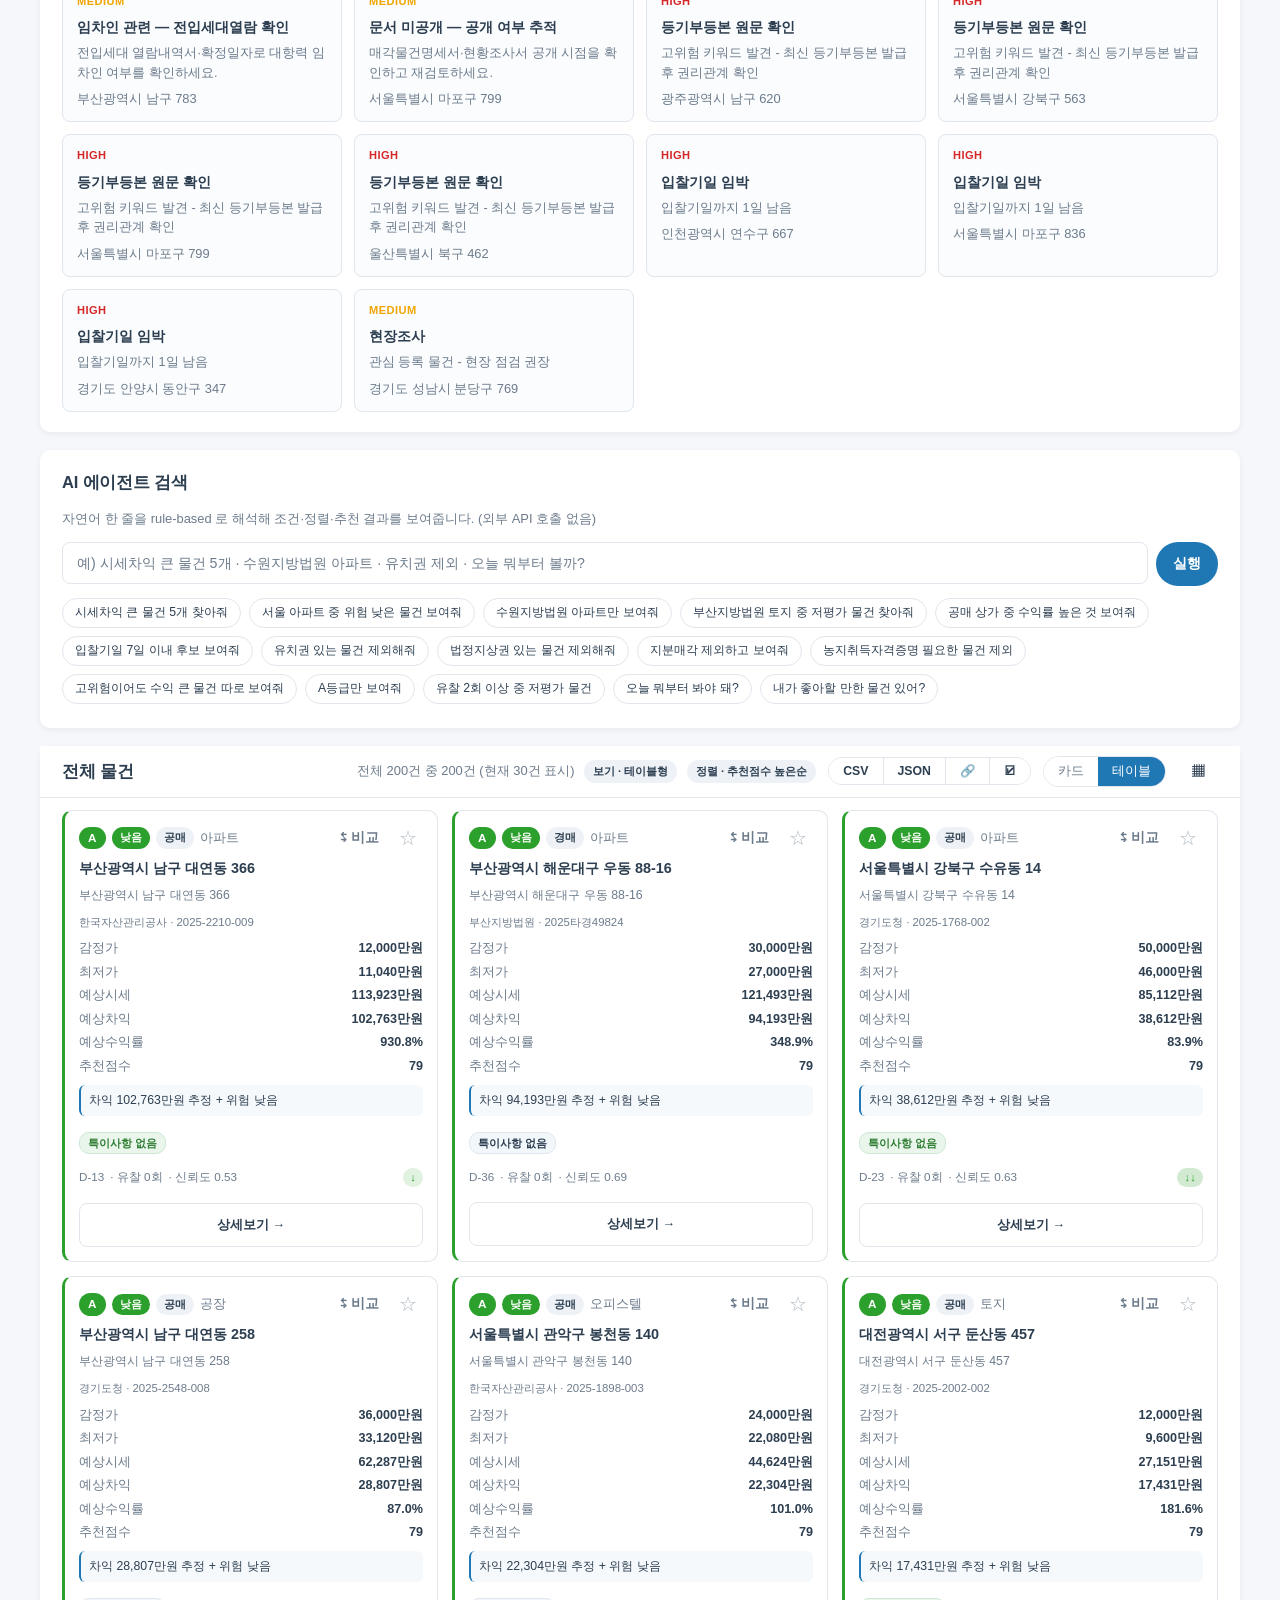
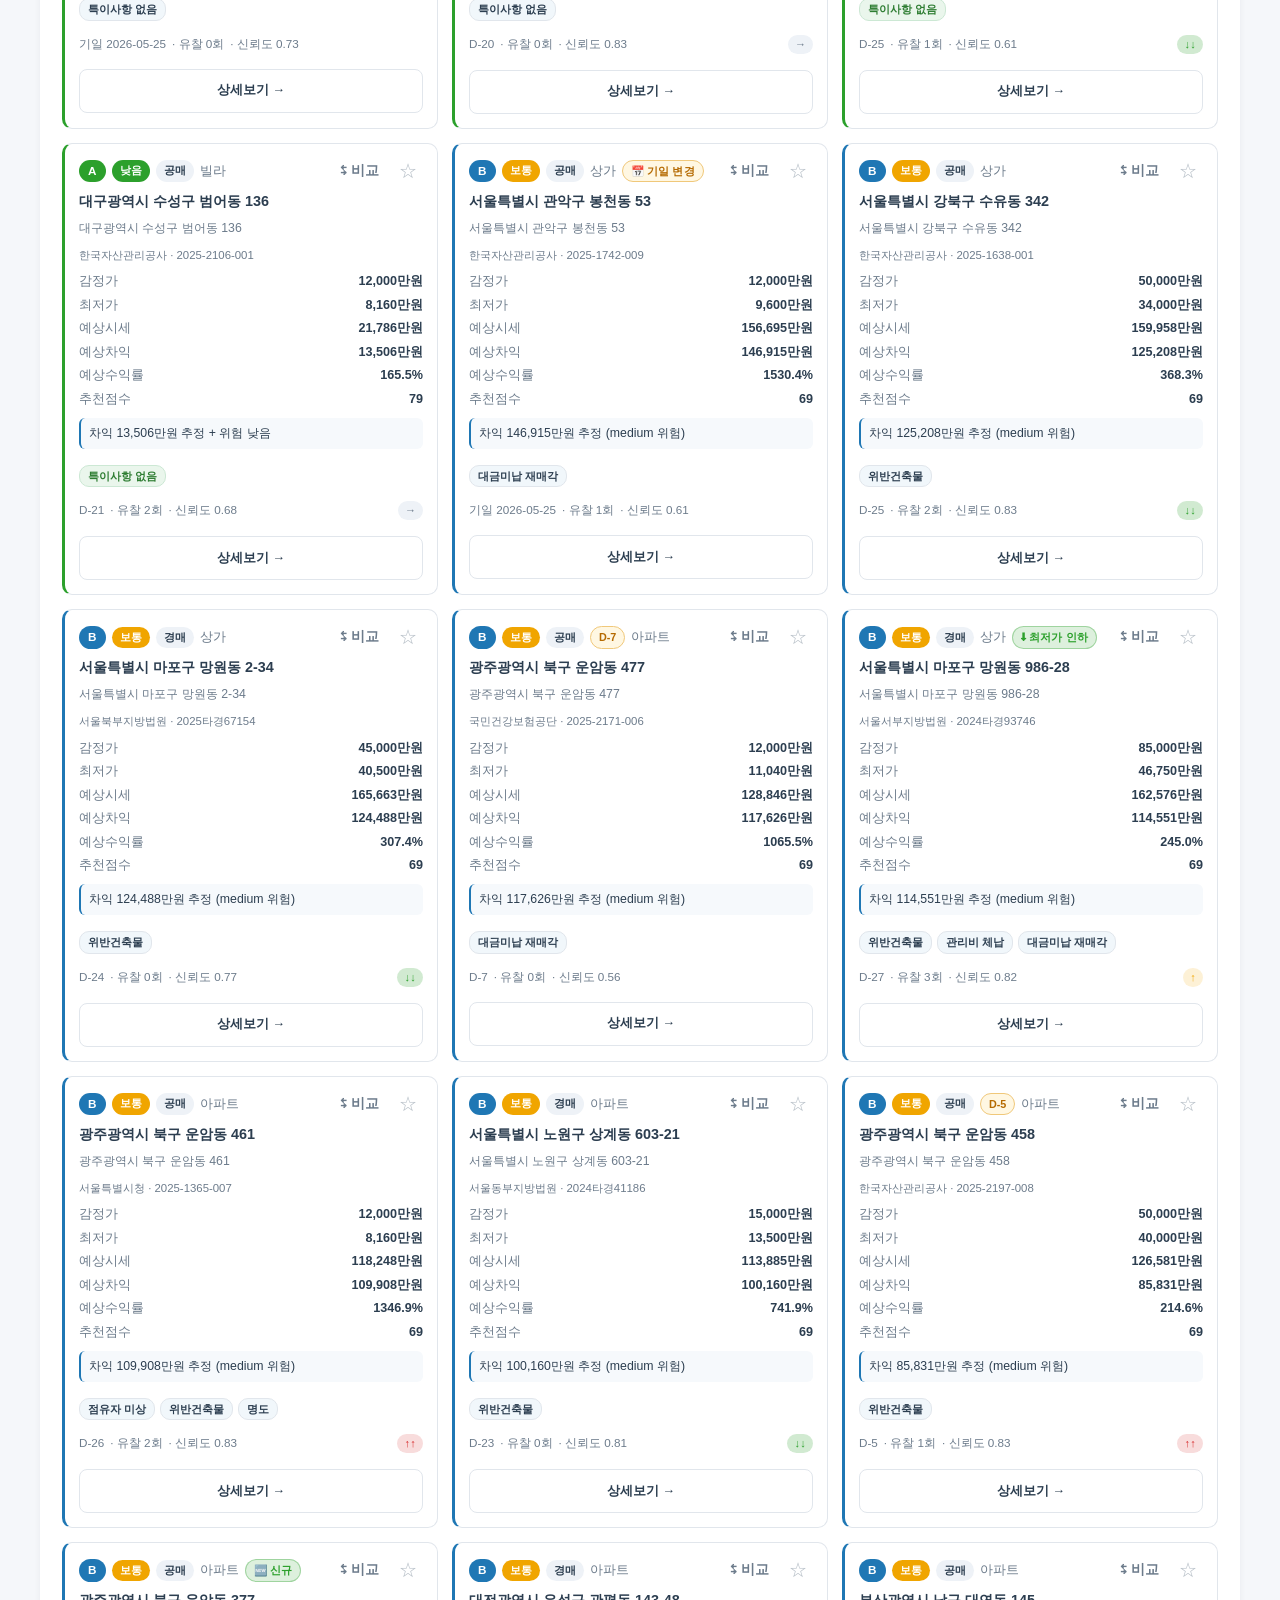
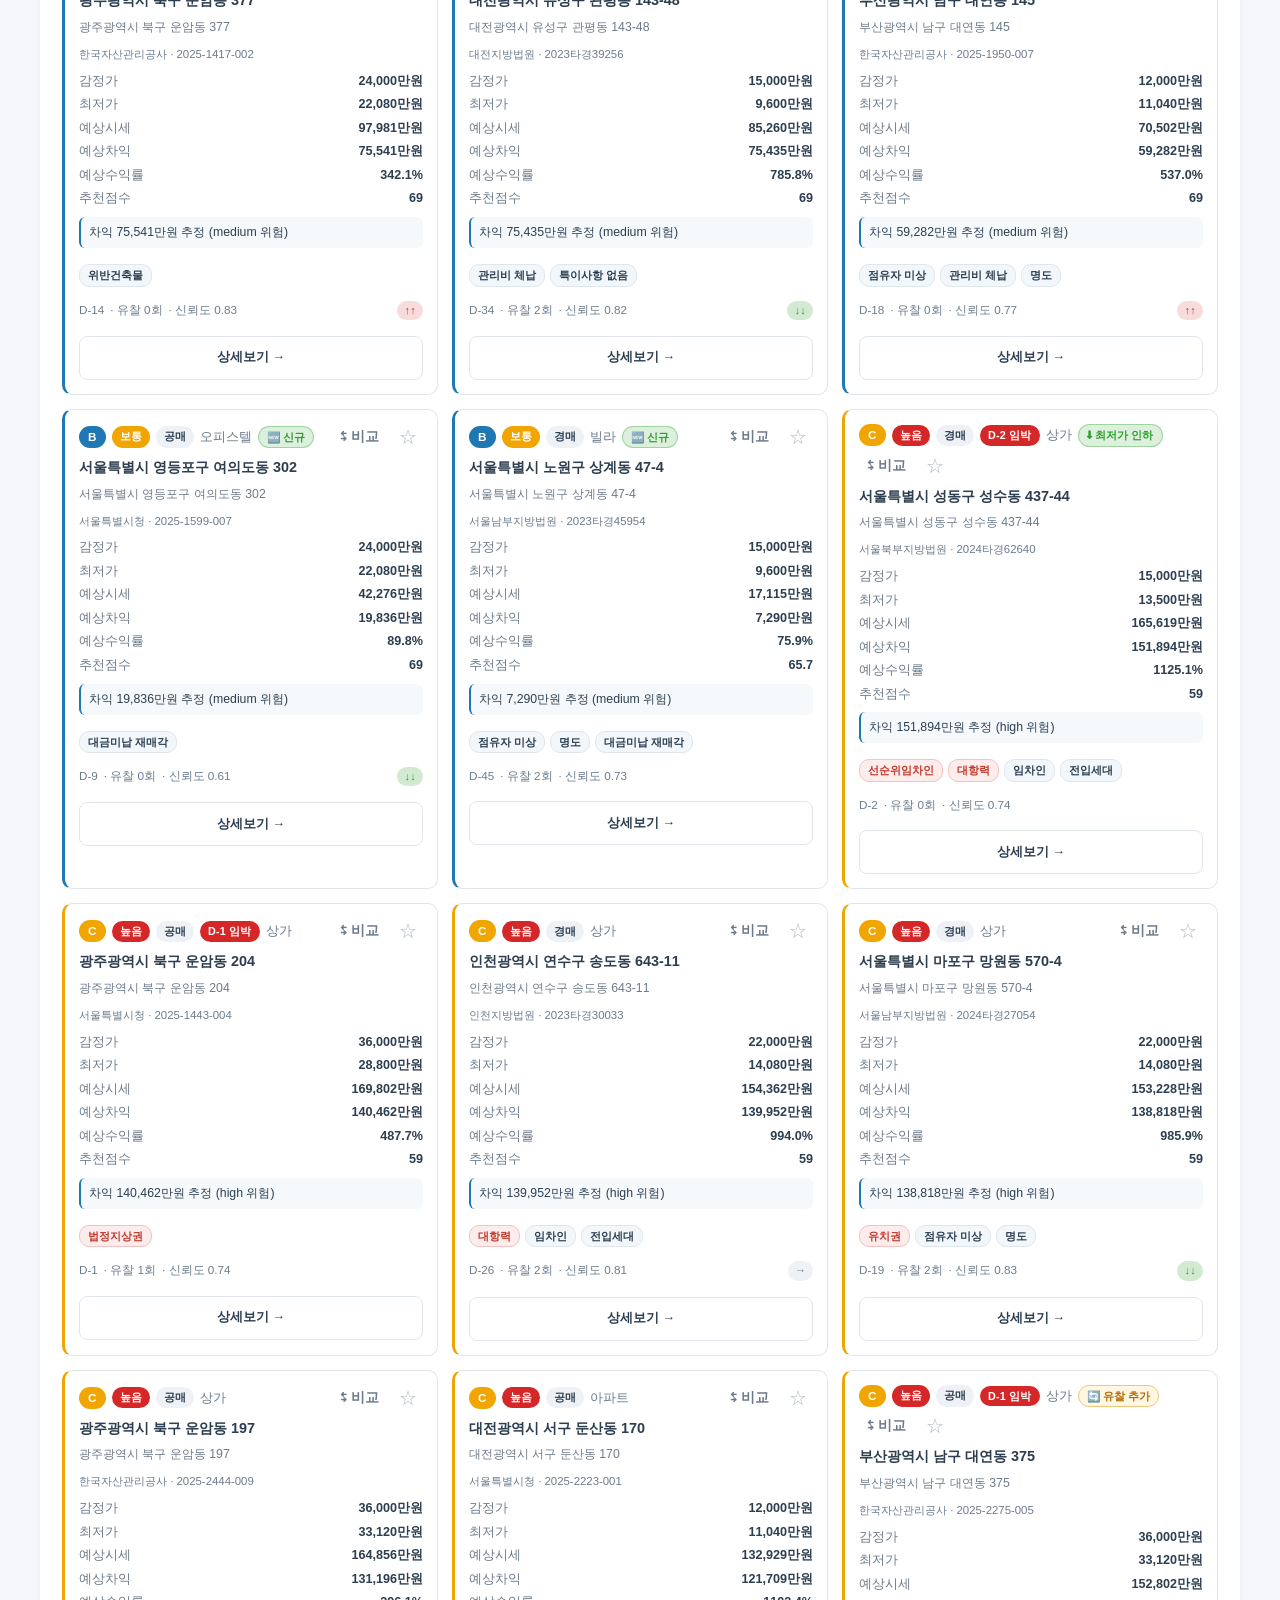
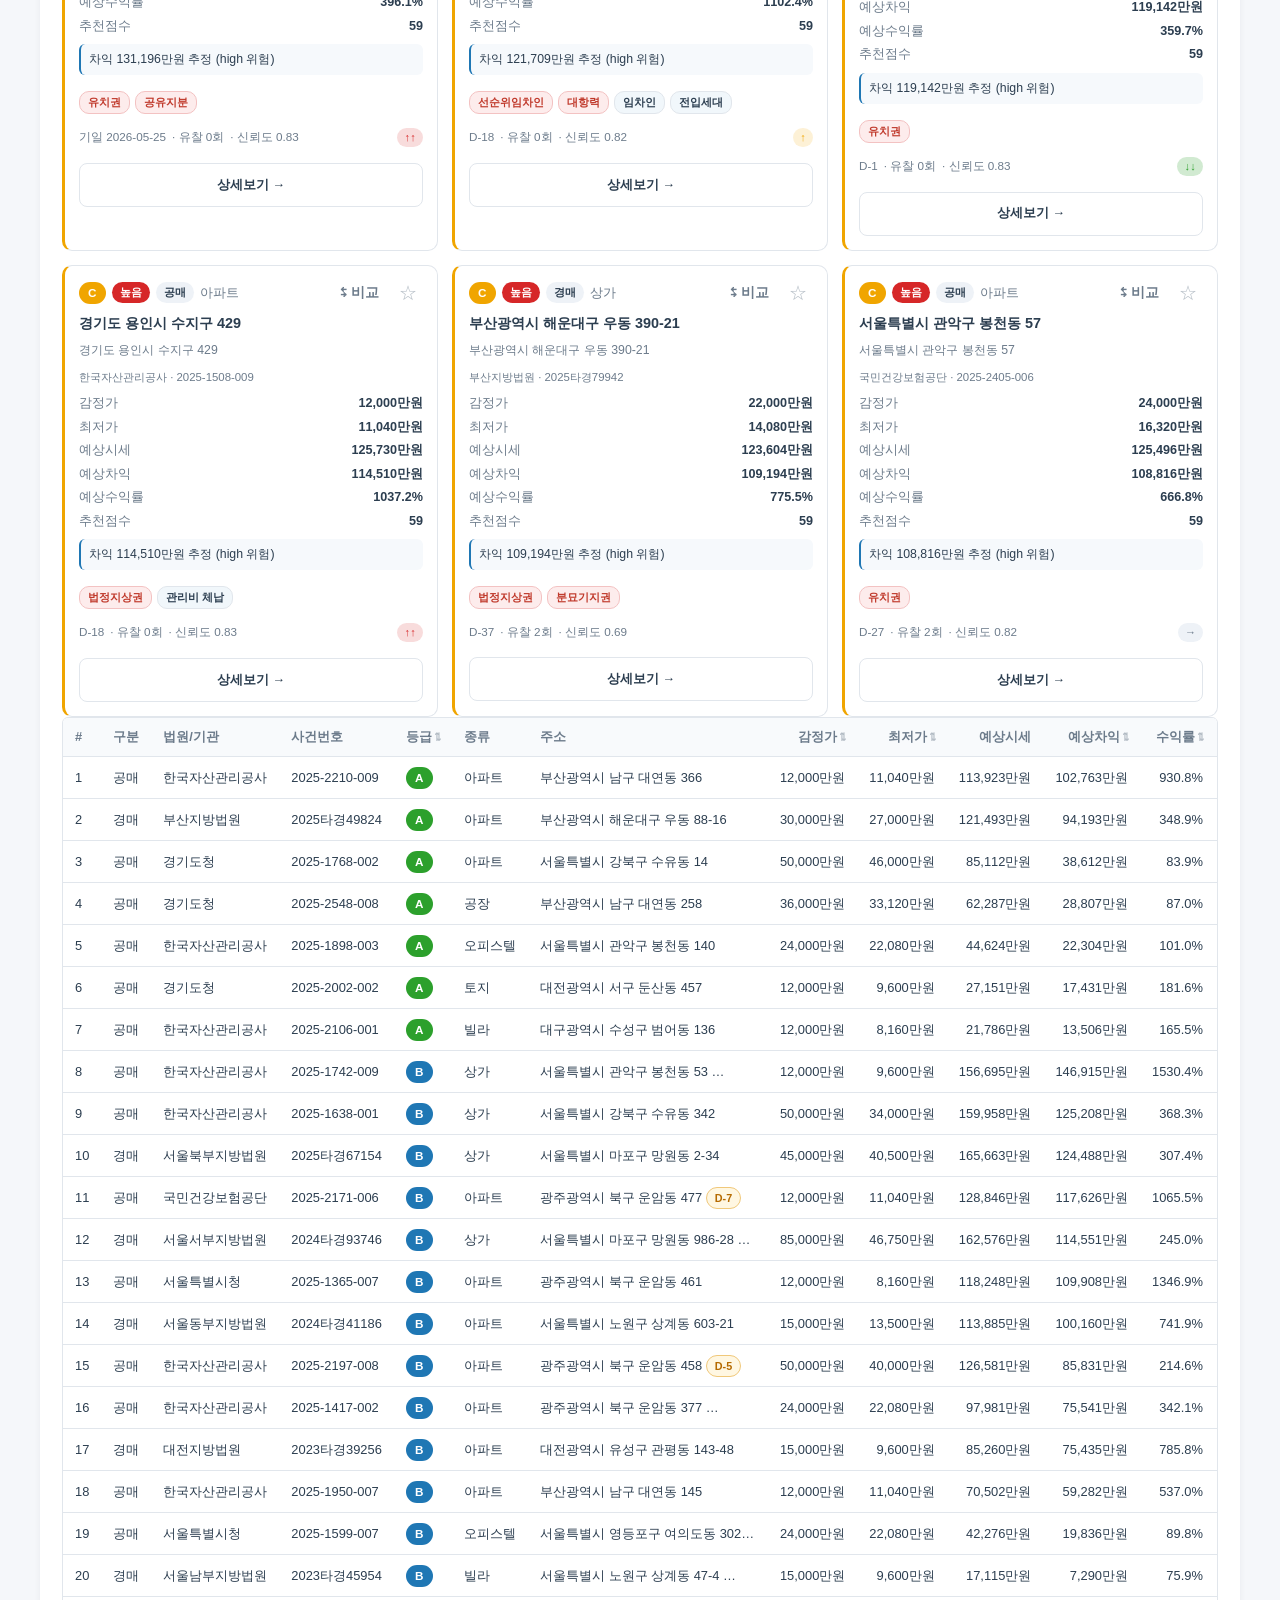
==== commit e13fc418: "Add court based auction data filters 연번 15 법원별 데이터 — 법원 mock 필드·필터·통계·검색을 실제 동작하게.  - scripts/export" ====
--- a/docs/index.html
+++ b/docs/index.html
@@ -367,6 +367,9 @@
             <label class="f-field"><span>법원/기관</span>
               <select id="f-court"><option value="">전체</option></select>
             </label>
+            <label class="f-field"><span>법원 권역</span>
+              <select id="f-court-group"><option value="">전체</option></select>
+            </label>
             <label class="f-field"><span>시·도</span>
               <select id="f-sido"><option value="">전체</option></select>
             </label>
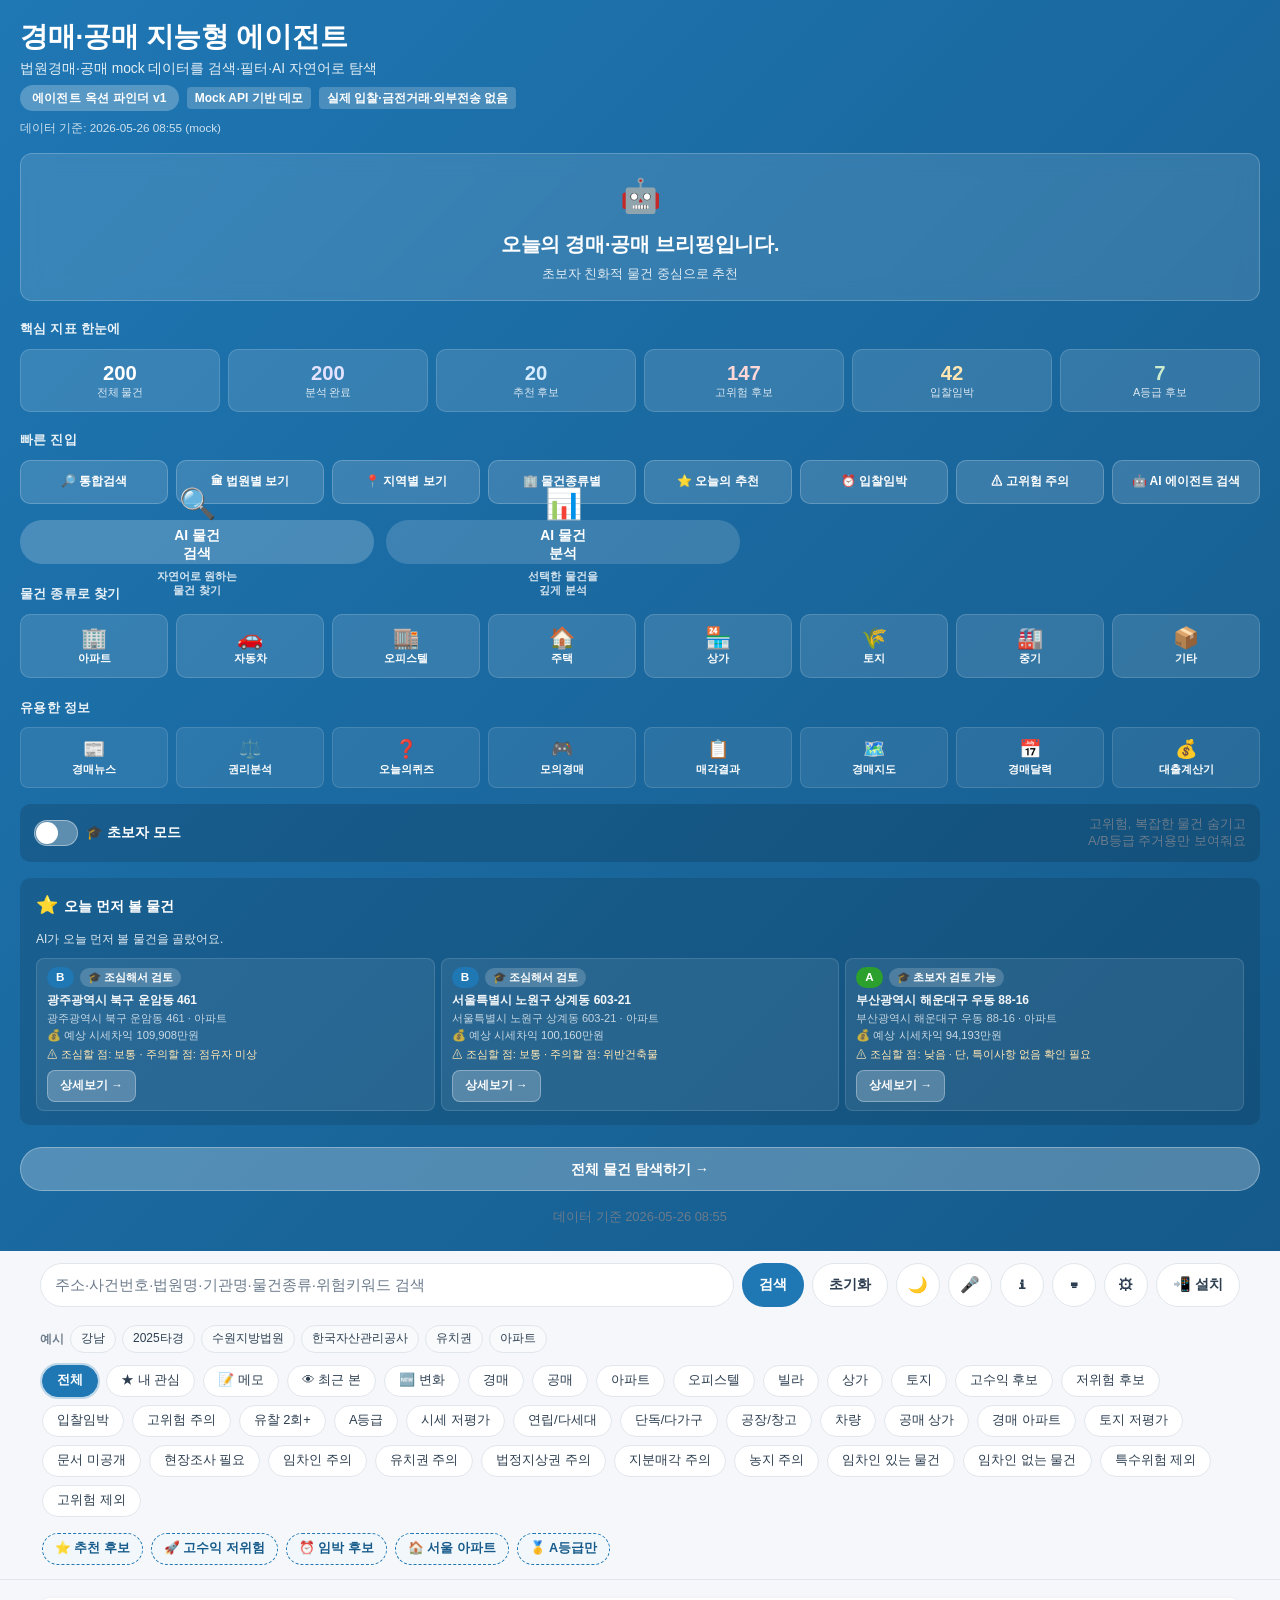
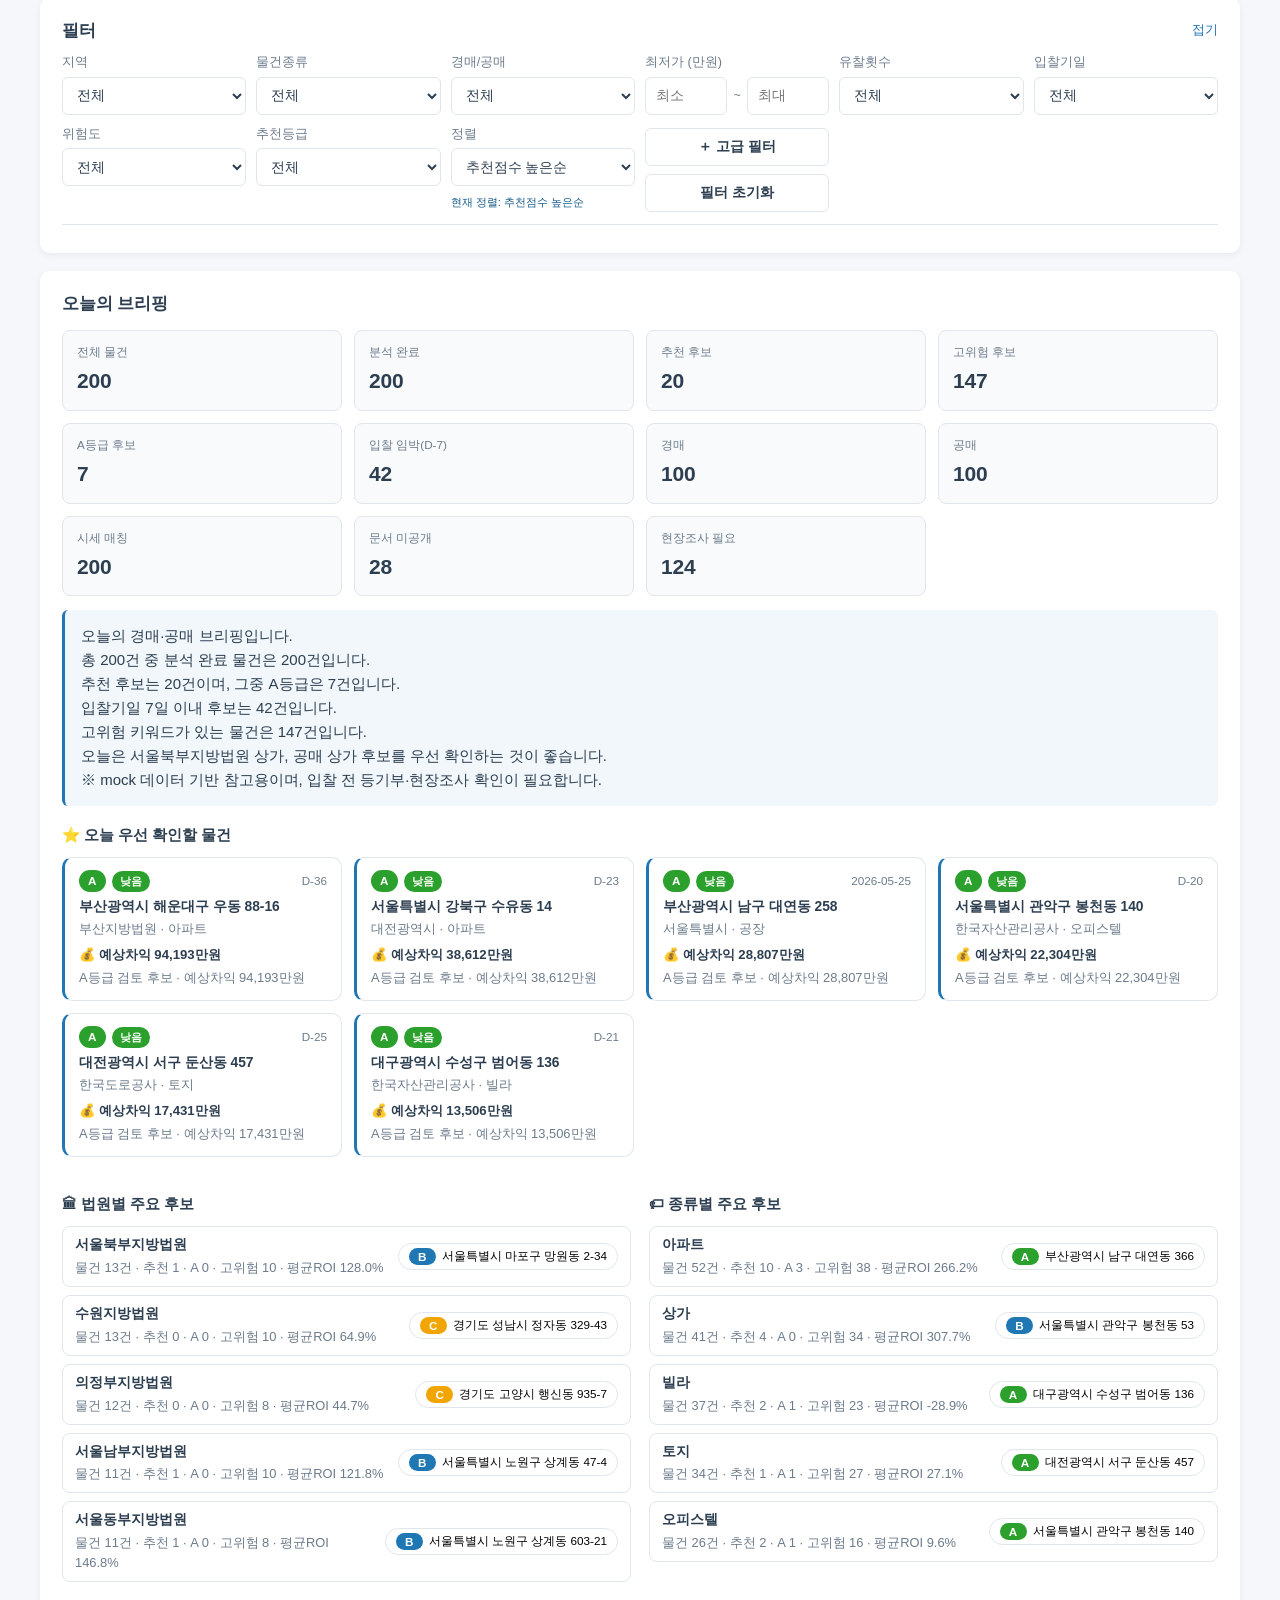
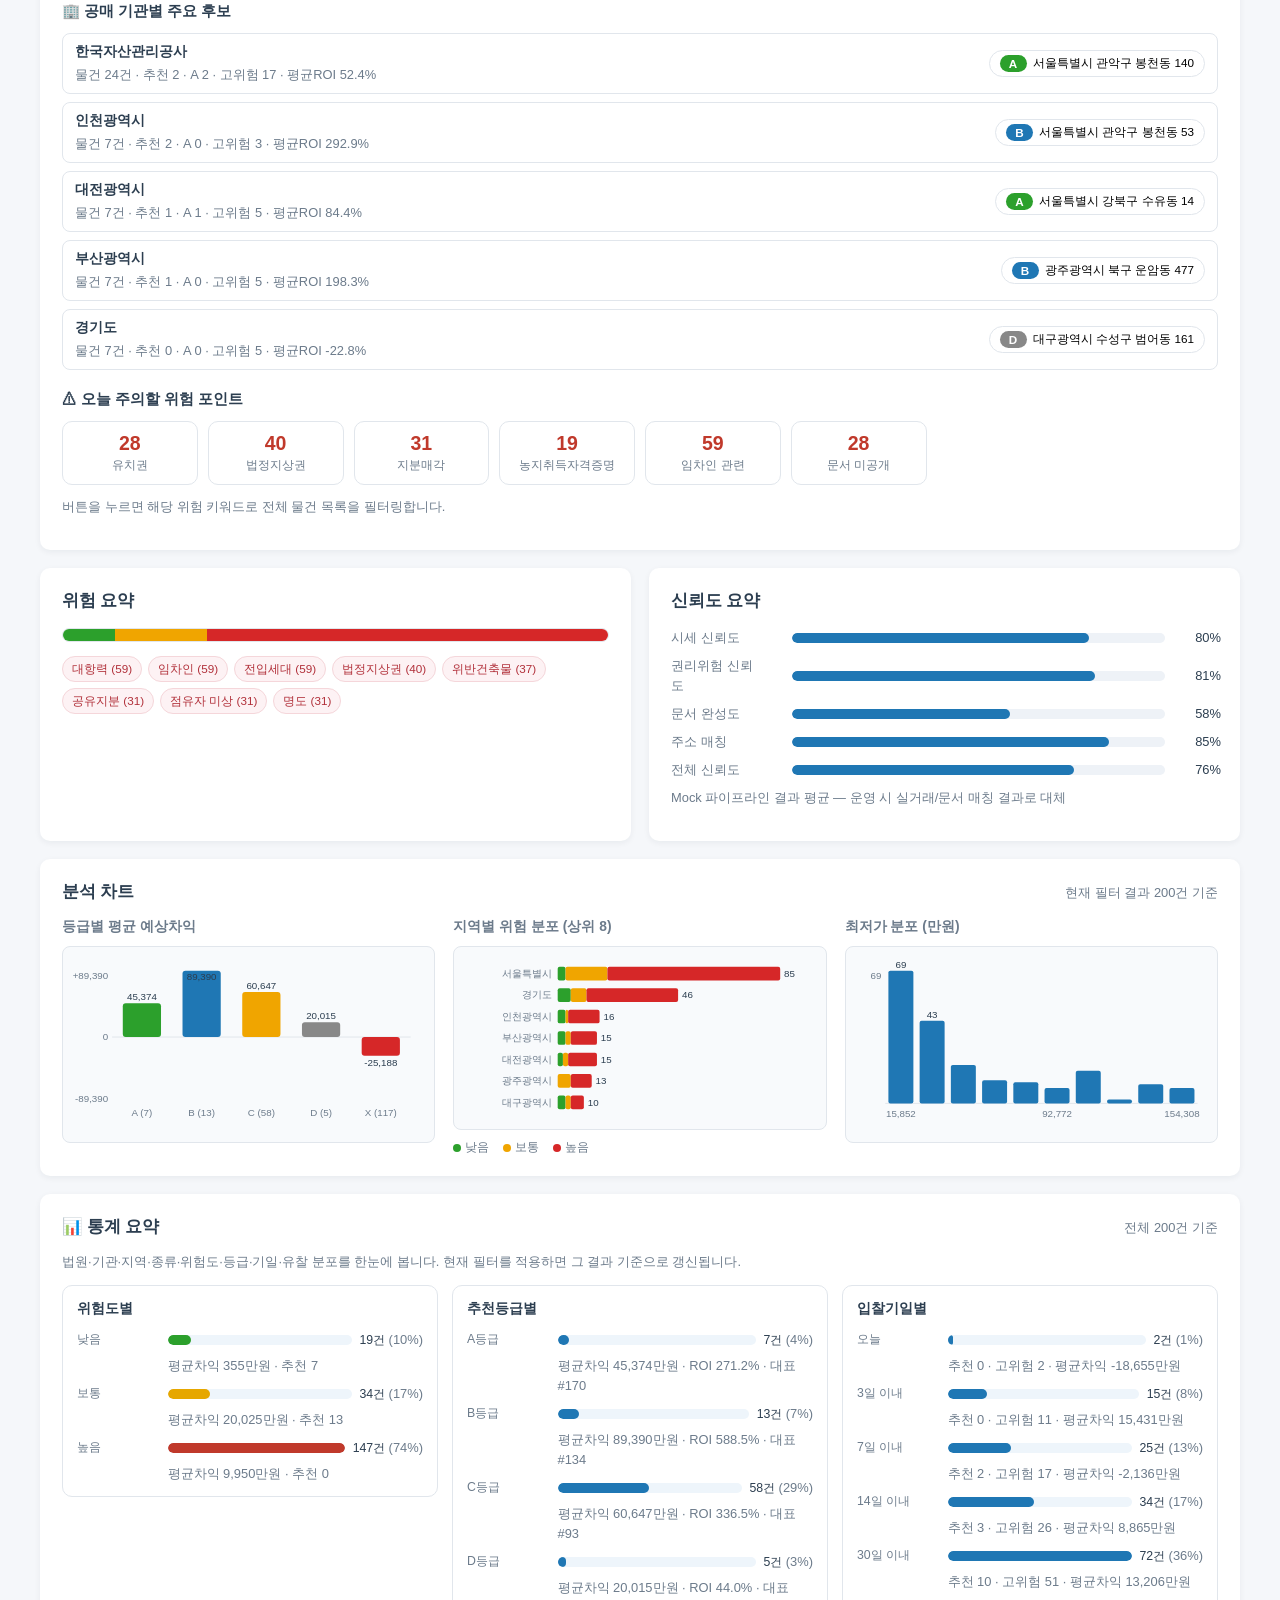
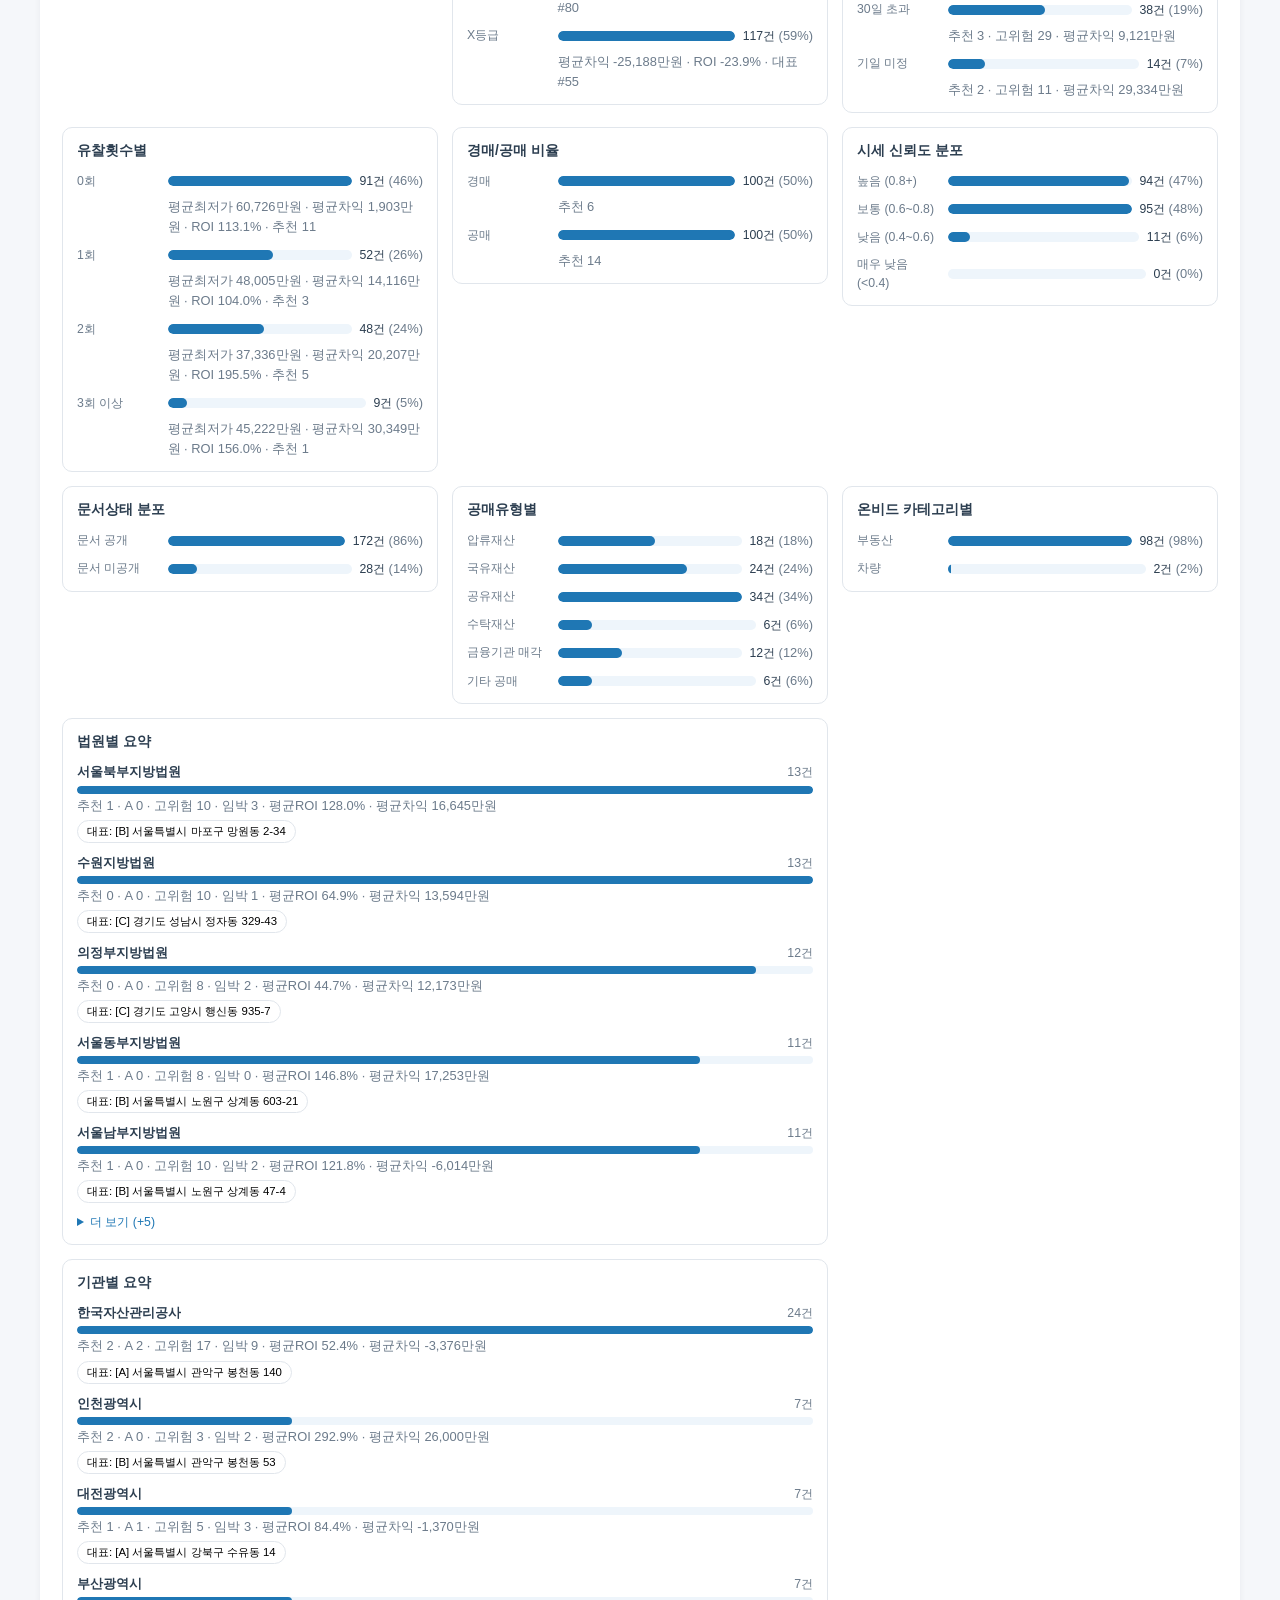
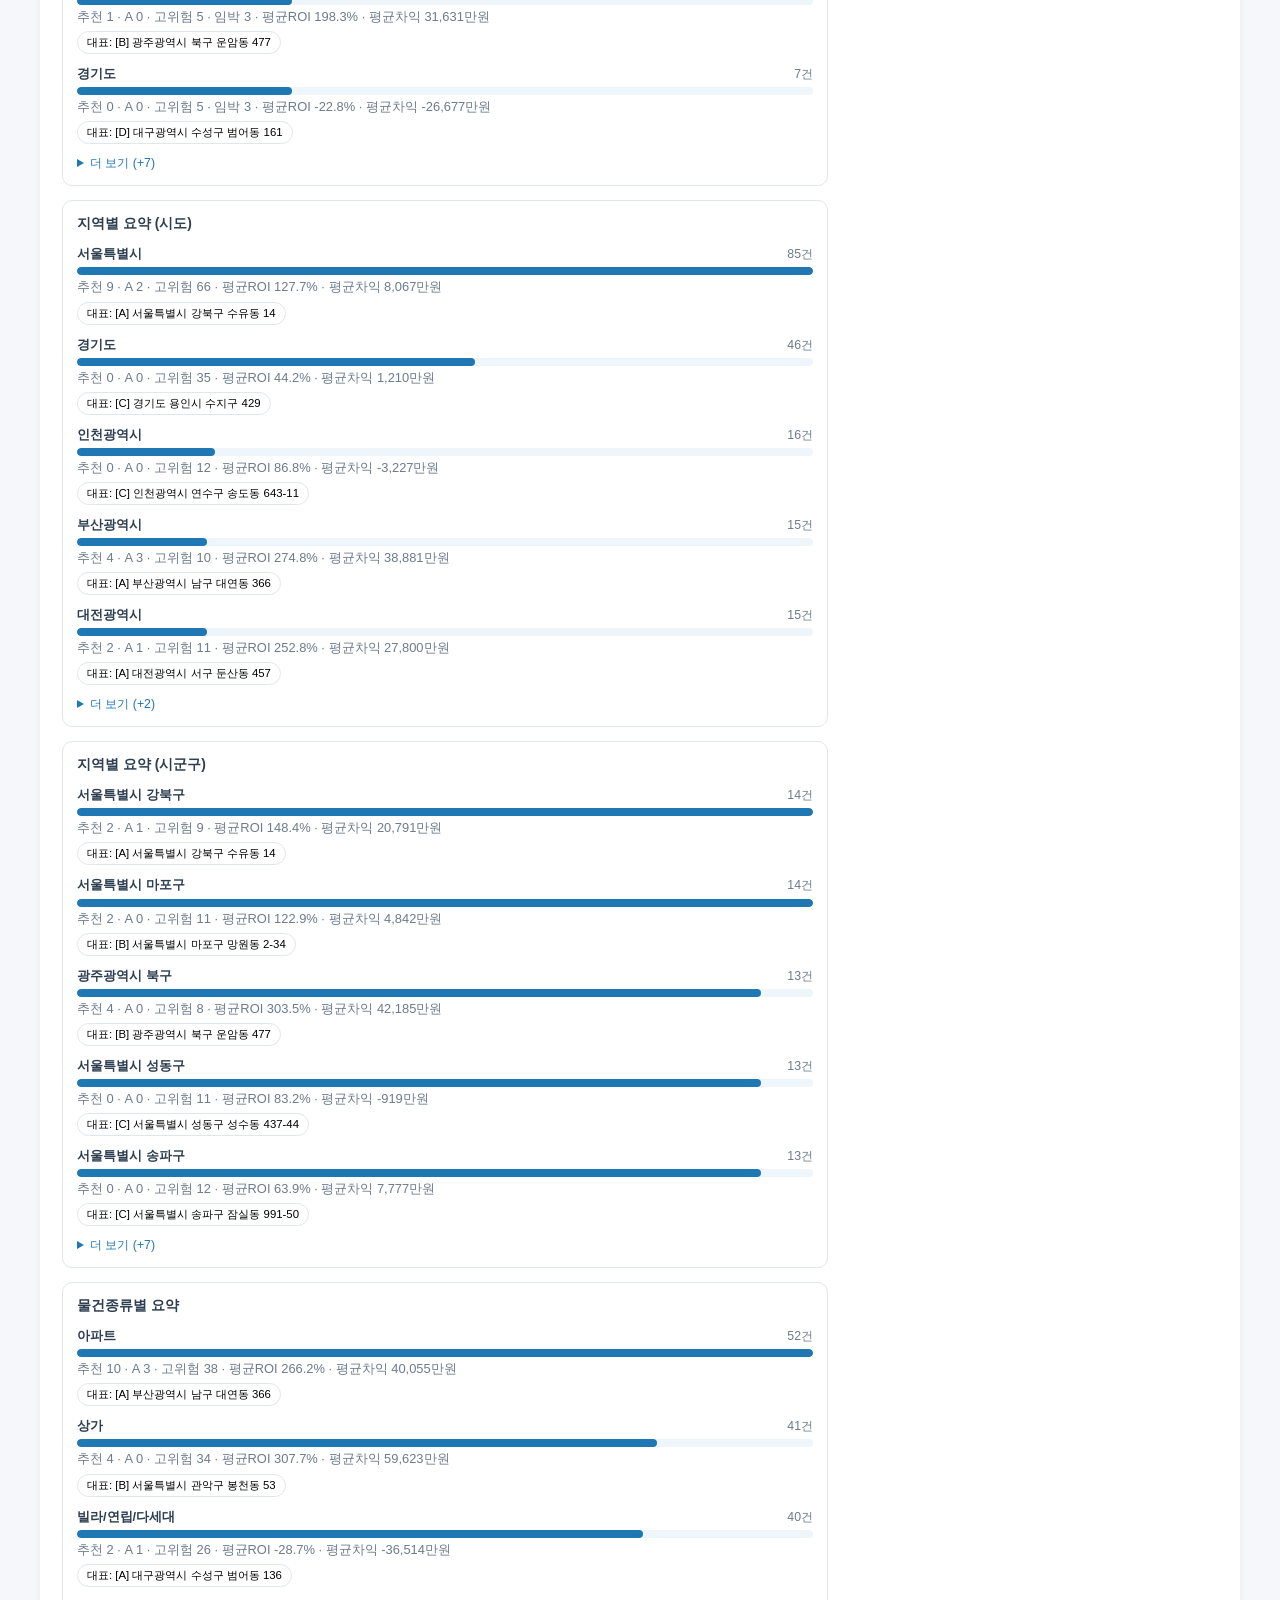
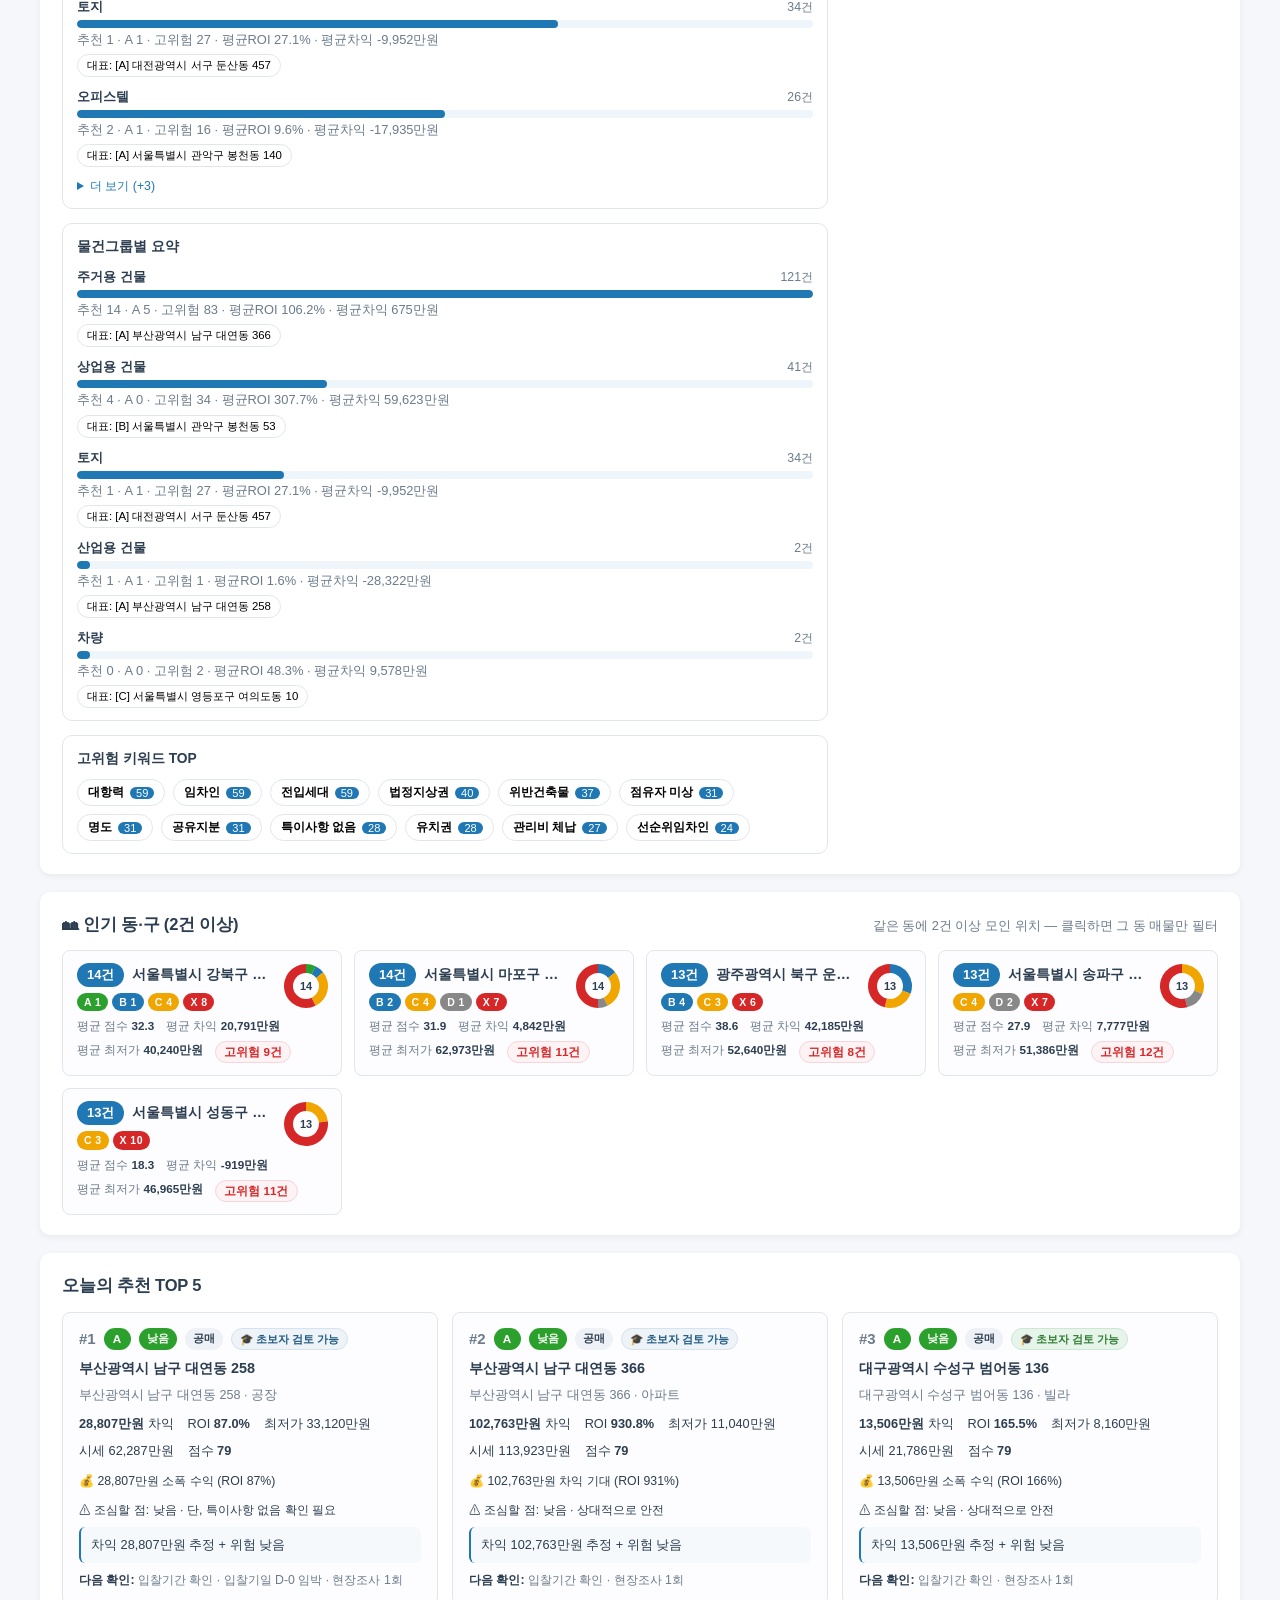
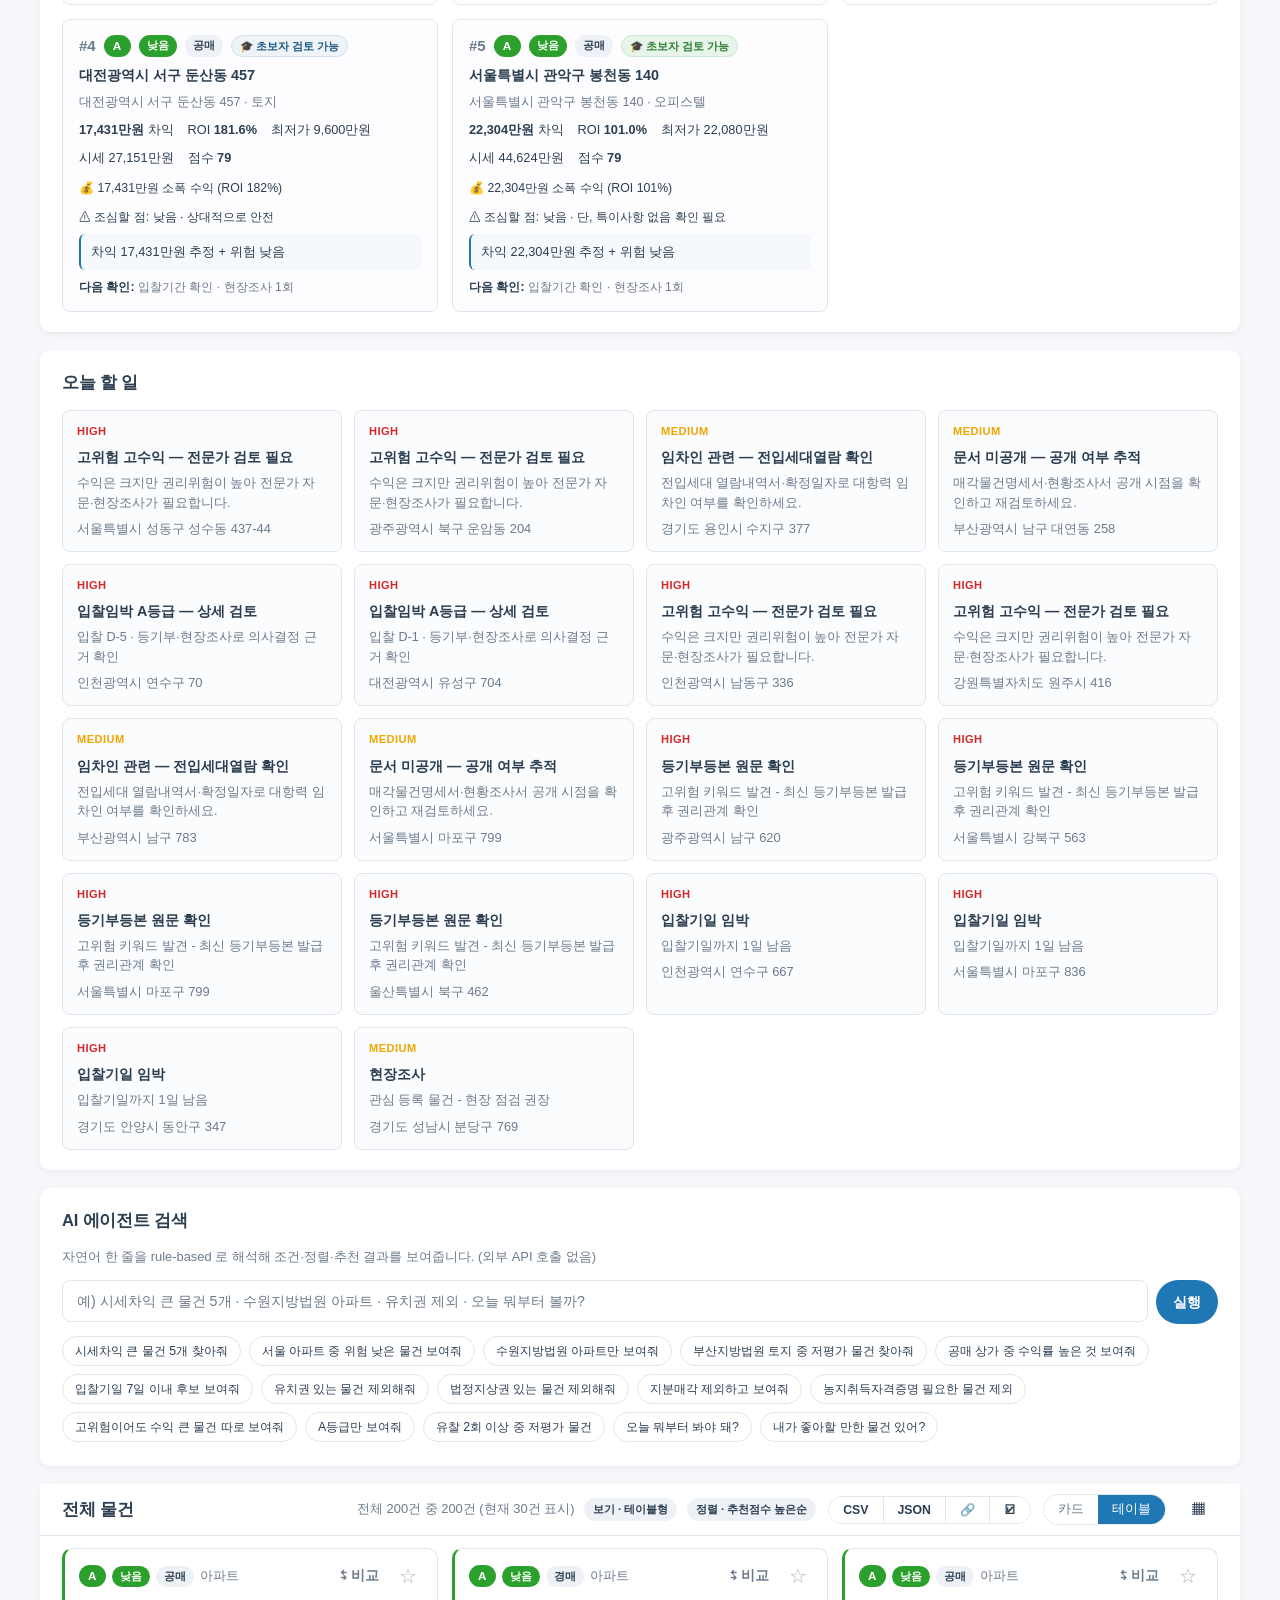
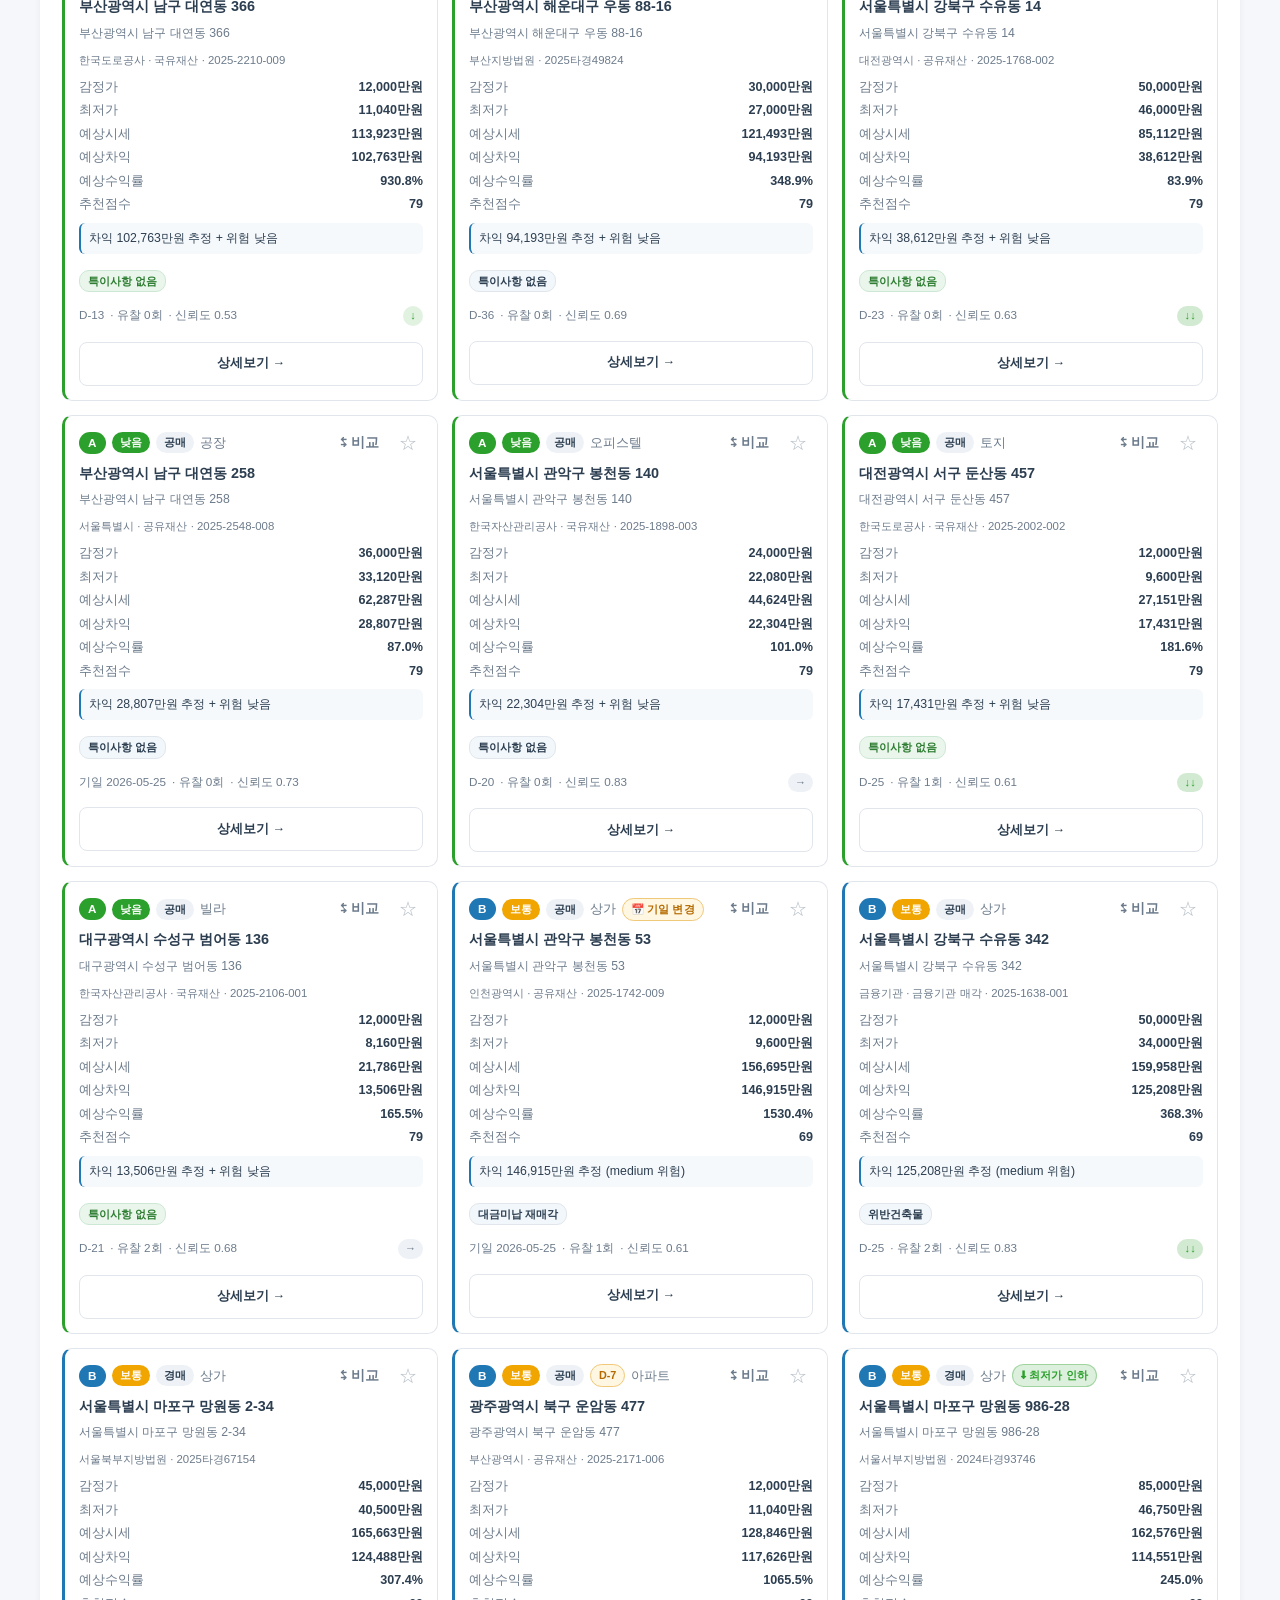
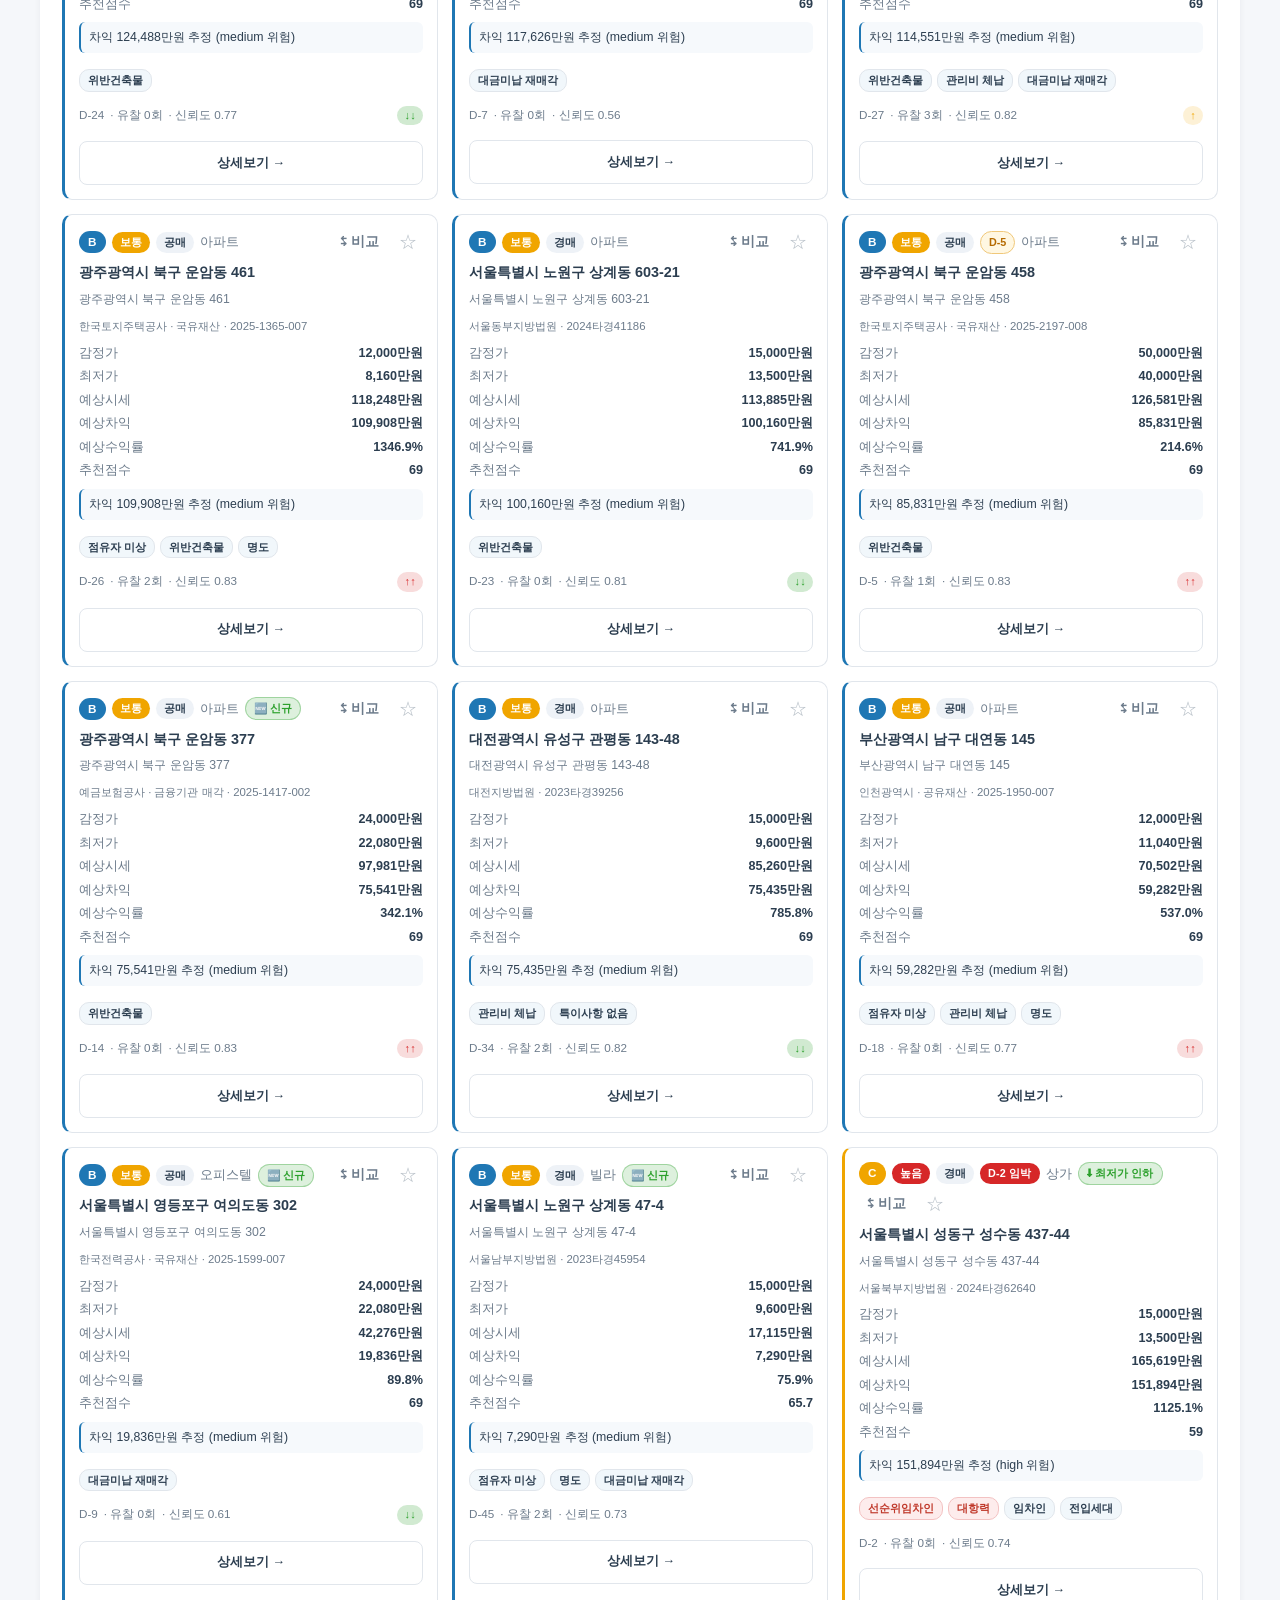
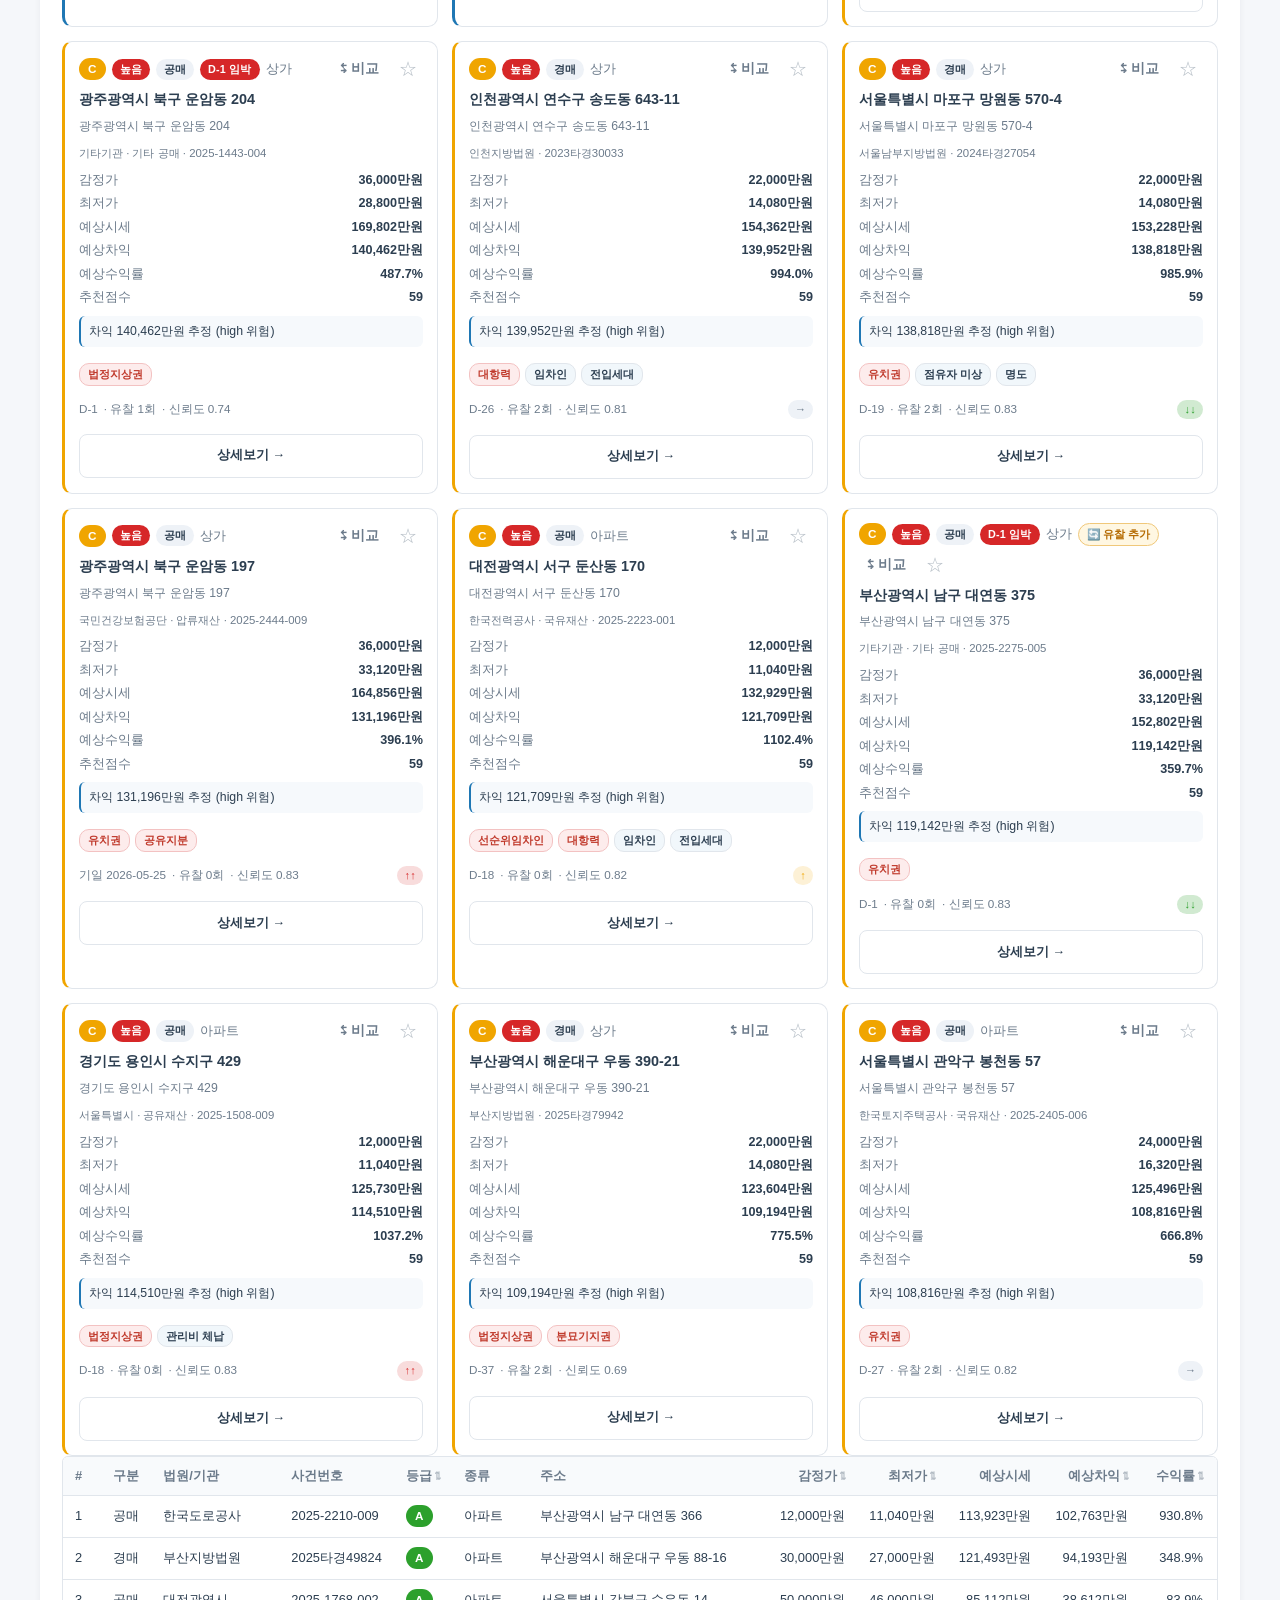
==== commit a99b4a5e: "Add public sale agency data filters 연번 16 공매 기관 데이터 — 기관 필드·필터·통계·검색을 실제 동작하게.  - scripts/export_sta" ====
--- a/docs/index.html
+++ b/docs/index.html
@@ -370,6 +370,15 @@
             <label class="f-field"><span>법원 권역</span>
               <select id="f-court-group"><option value="">전체</option></select>
             </label>
+            <label class="f-field"><span>공매 기관유형</span>
+              <select id="f-agency-type"><option value="">전체</option></select>
+            </label>
+            <label class="f-field"><span>공매유형</span>
+              <select id="f-sale-type"><option value="">전체</option></select>
+            </label>
+            <label class="f-field"><span>온비드 카테고리</span>
+              <select id="f-onbid-cat"><option value="">전체</option></select>
+            </label>
             <label class="f-field"><span>시·도</span>
               <select id="f-sido"><option value="">전체</option></select>
             </label>
@@ -478,6 +487,8 @@
         <div class="briefing-block" id="briefing-courts"></div>
         <div class="briefing-block" id="briefing-types"></div>
       </div>
+      <!-- 공매 기관별 주요 후보 -->
+      <div class="briefing-block" id="briefing-agencies"></div>
       <!-- 오늘 주의할 위험 포인트 -->
       <div class="briefing-block" id="briefing-risk-points"></div>
     </section>
